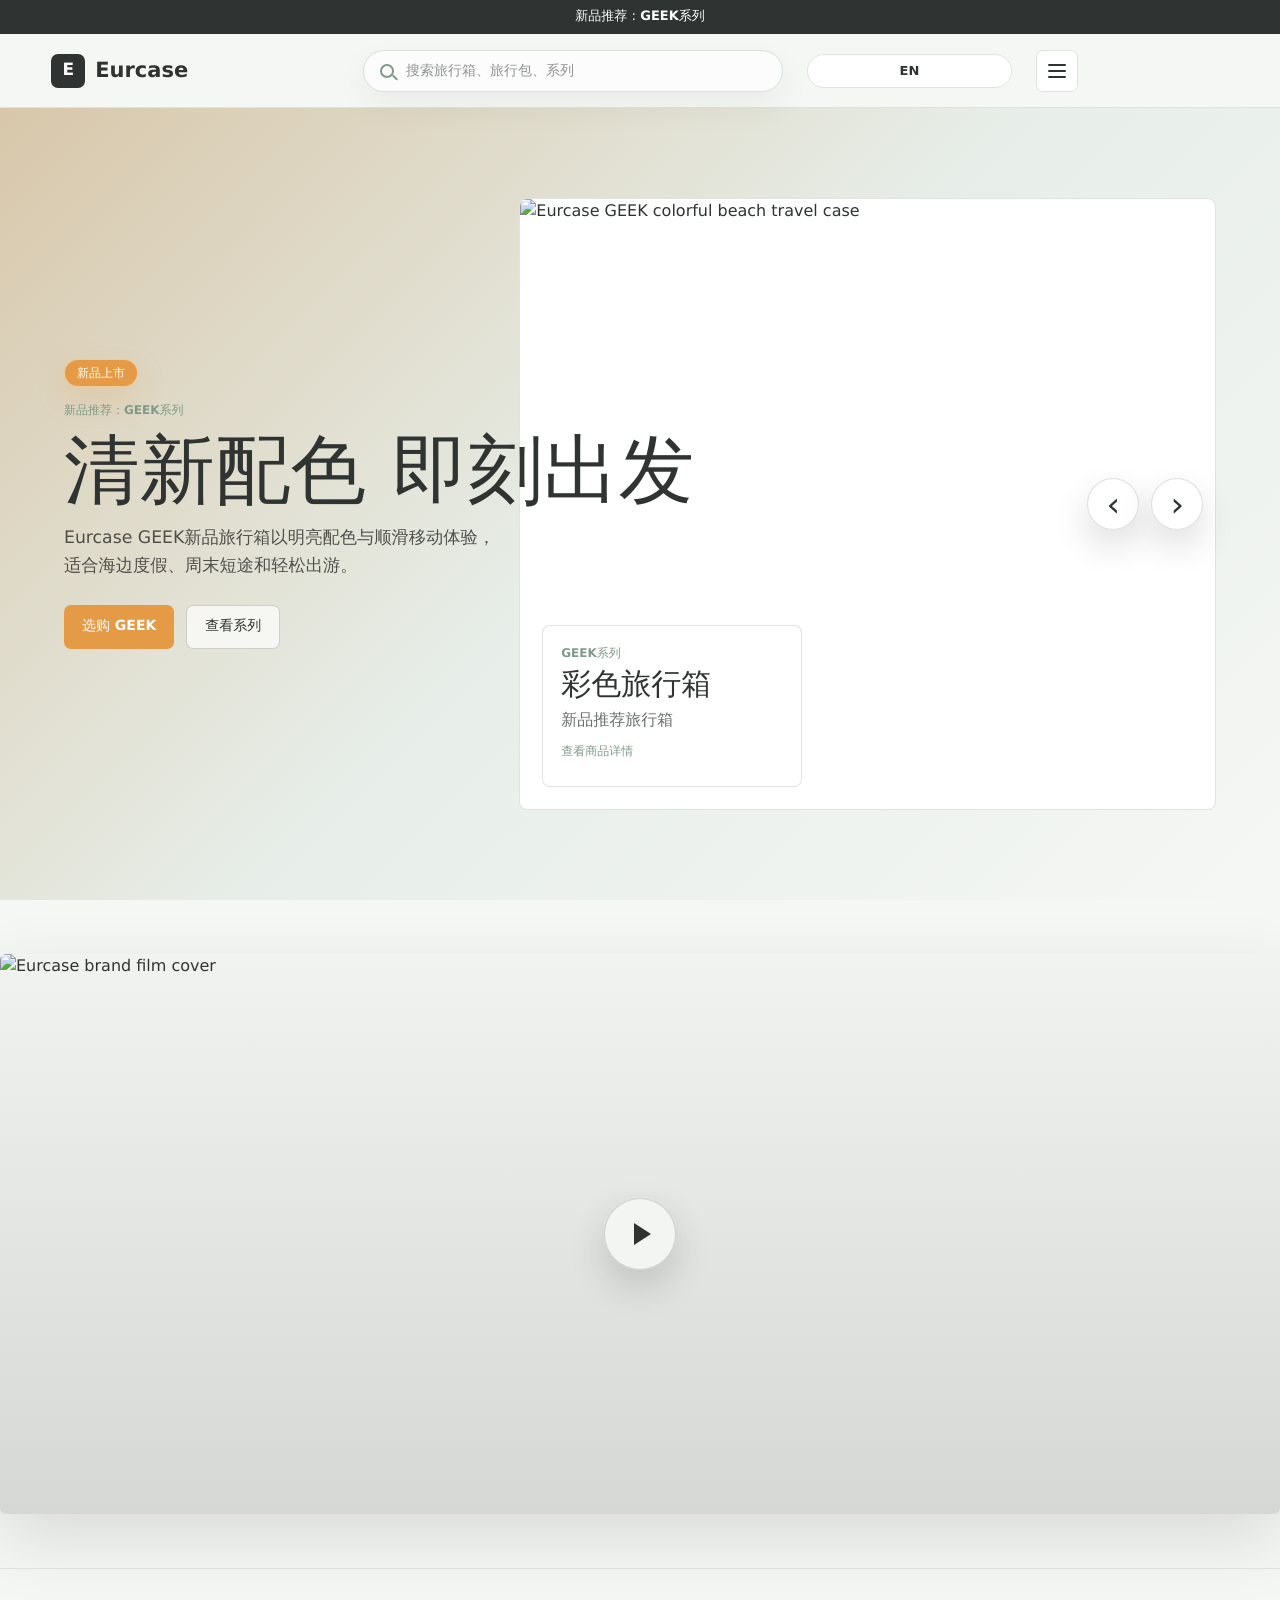
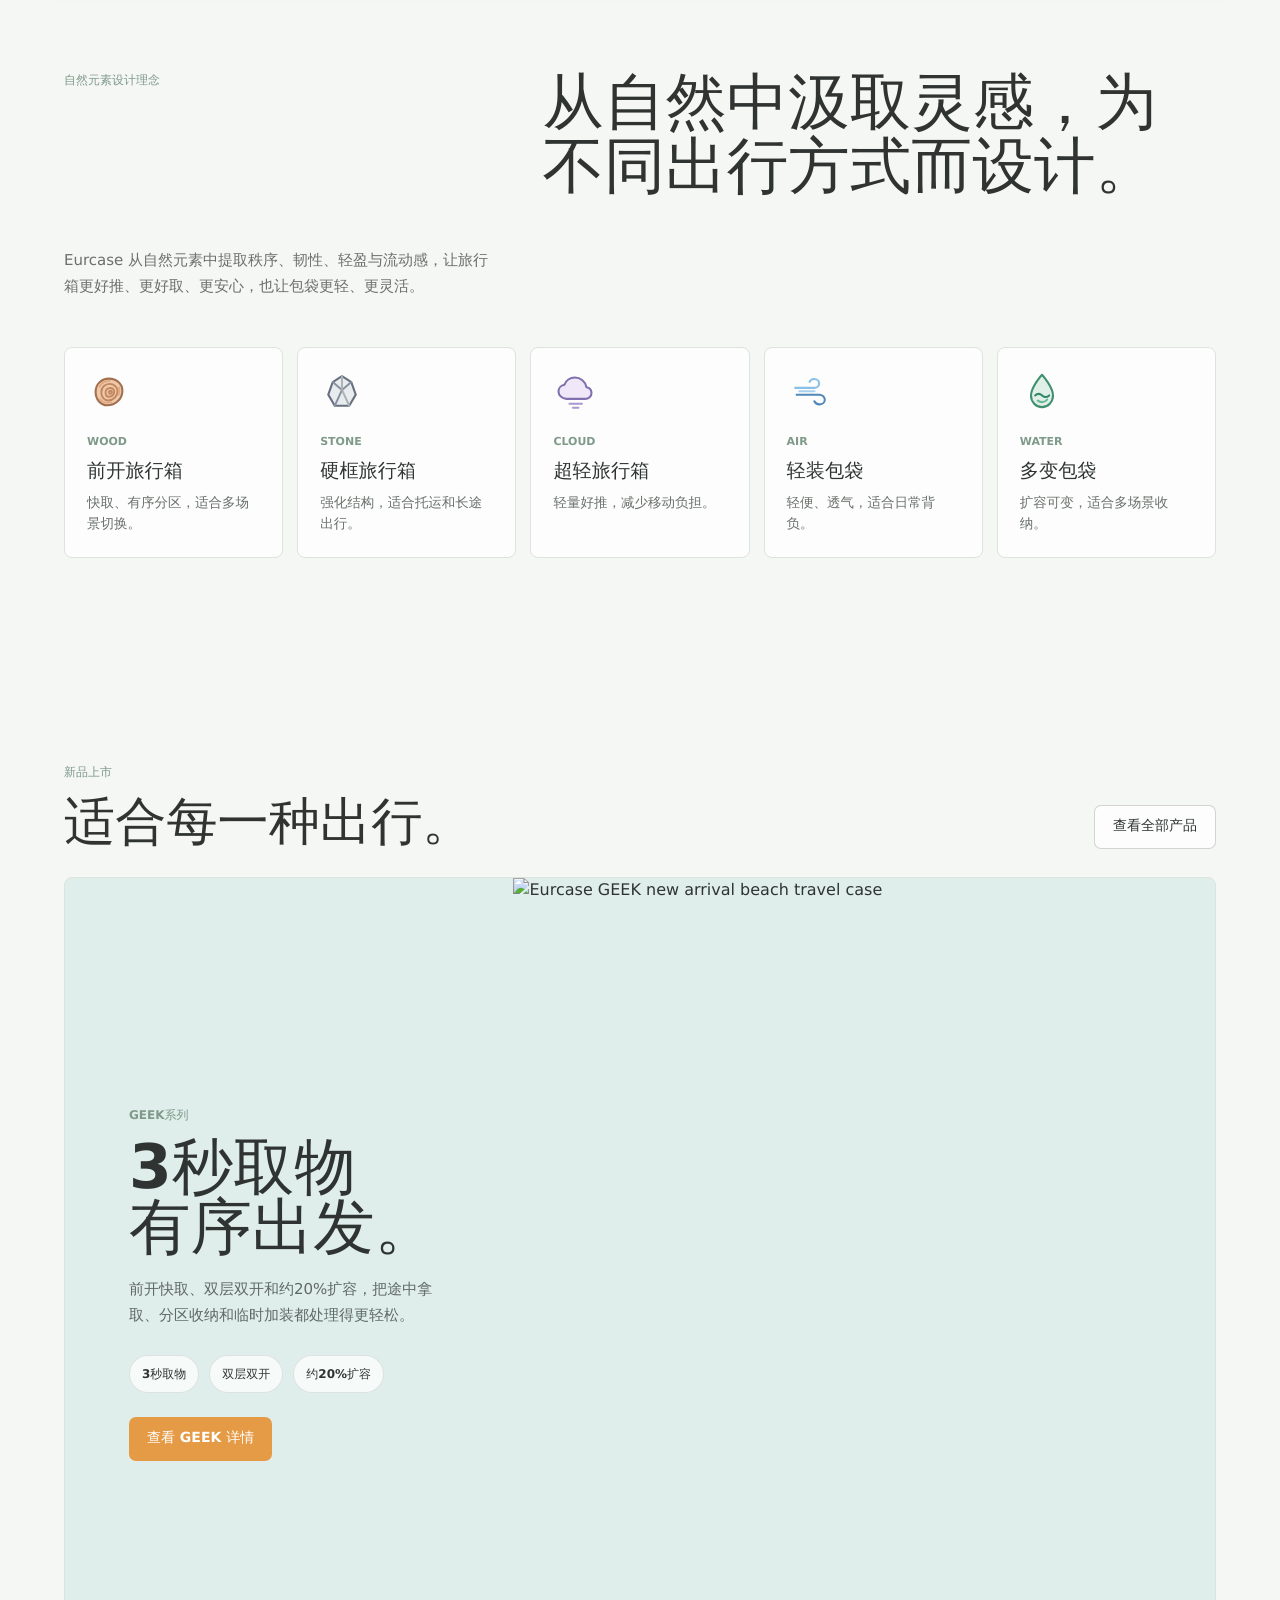
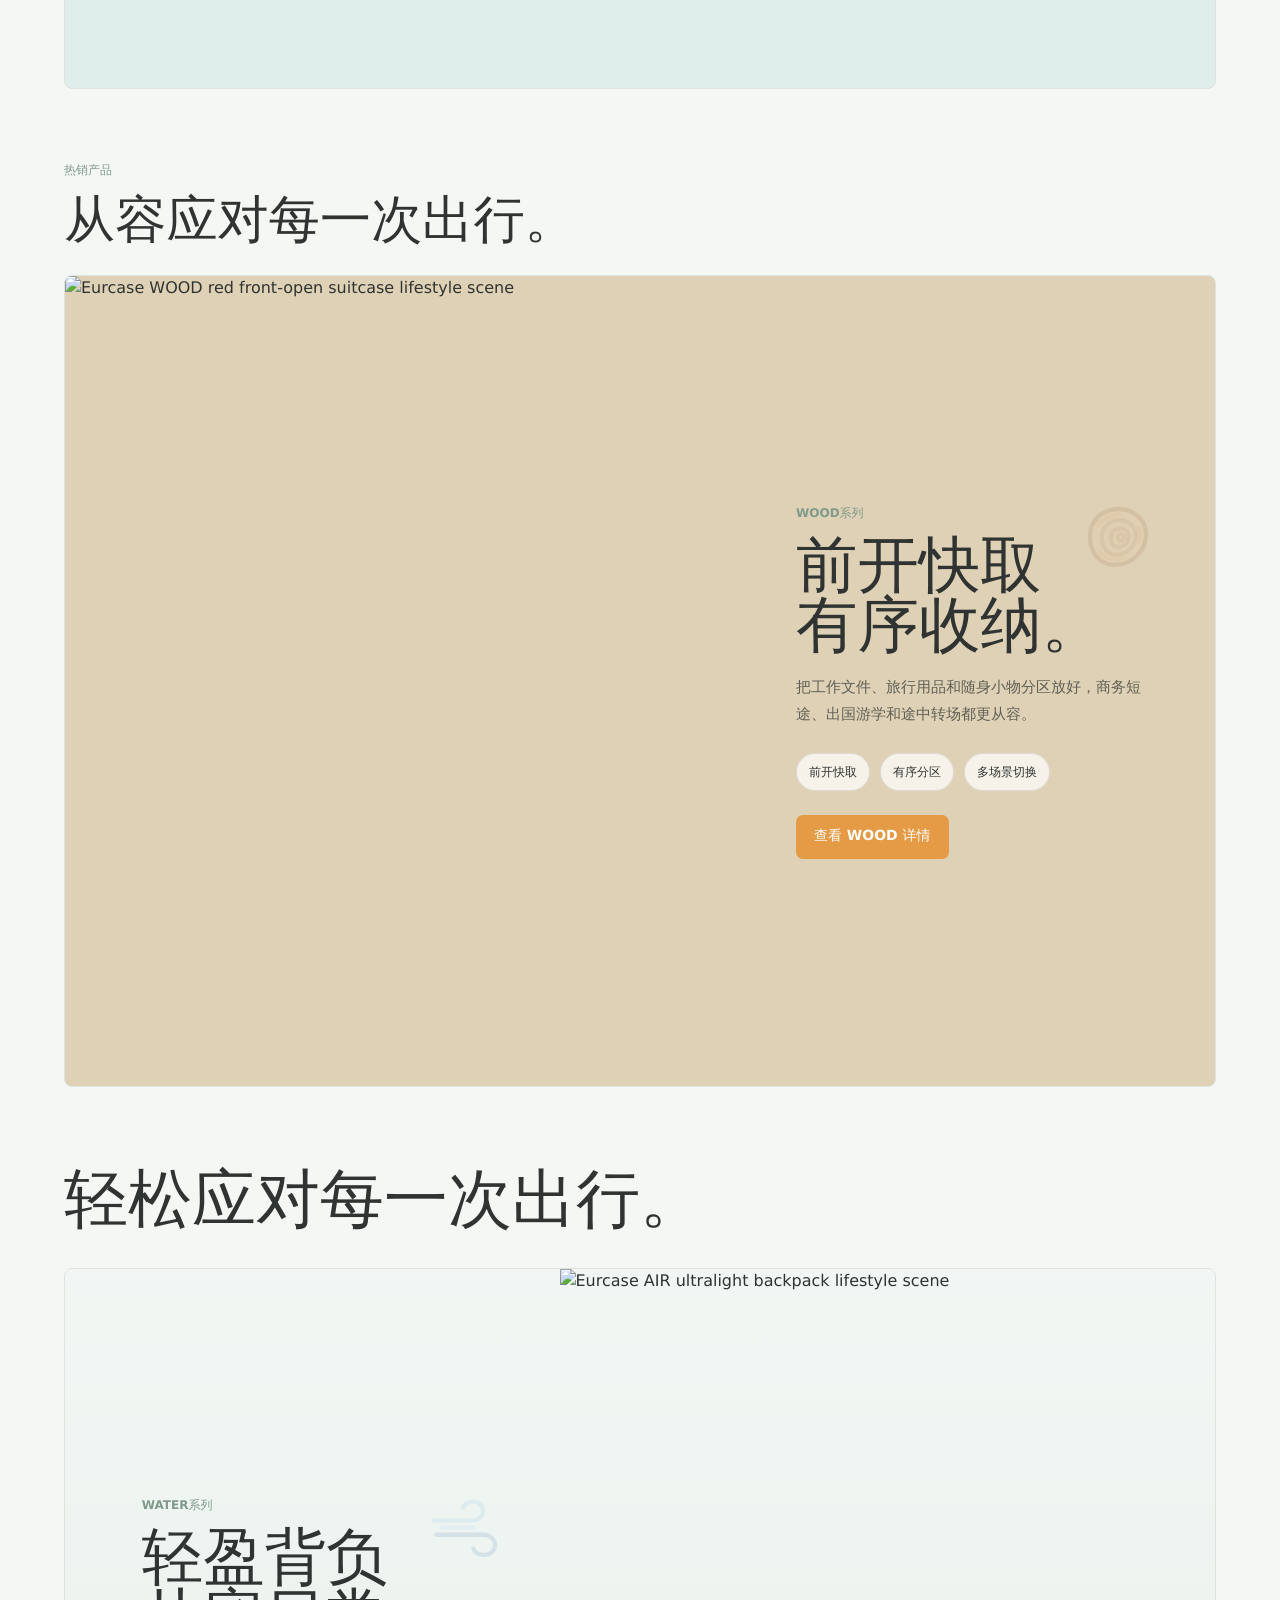
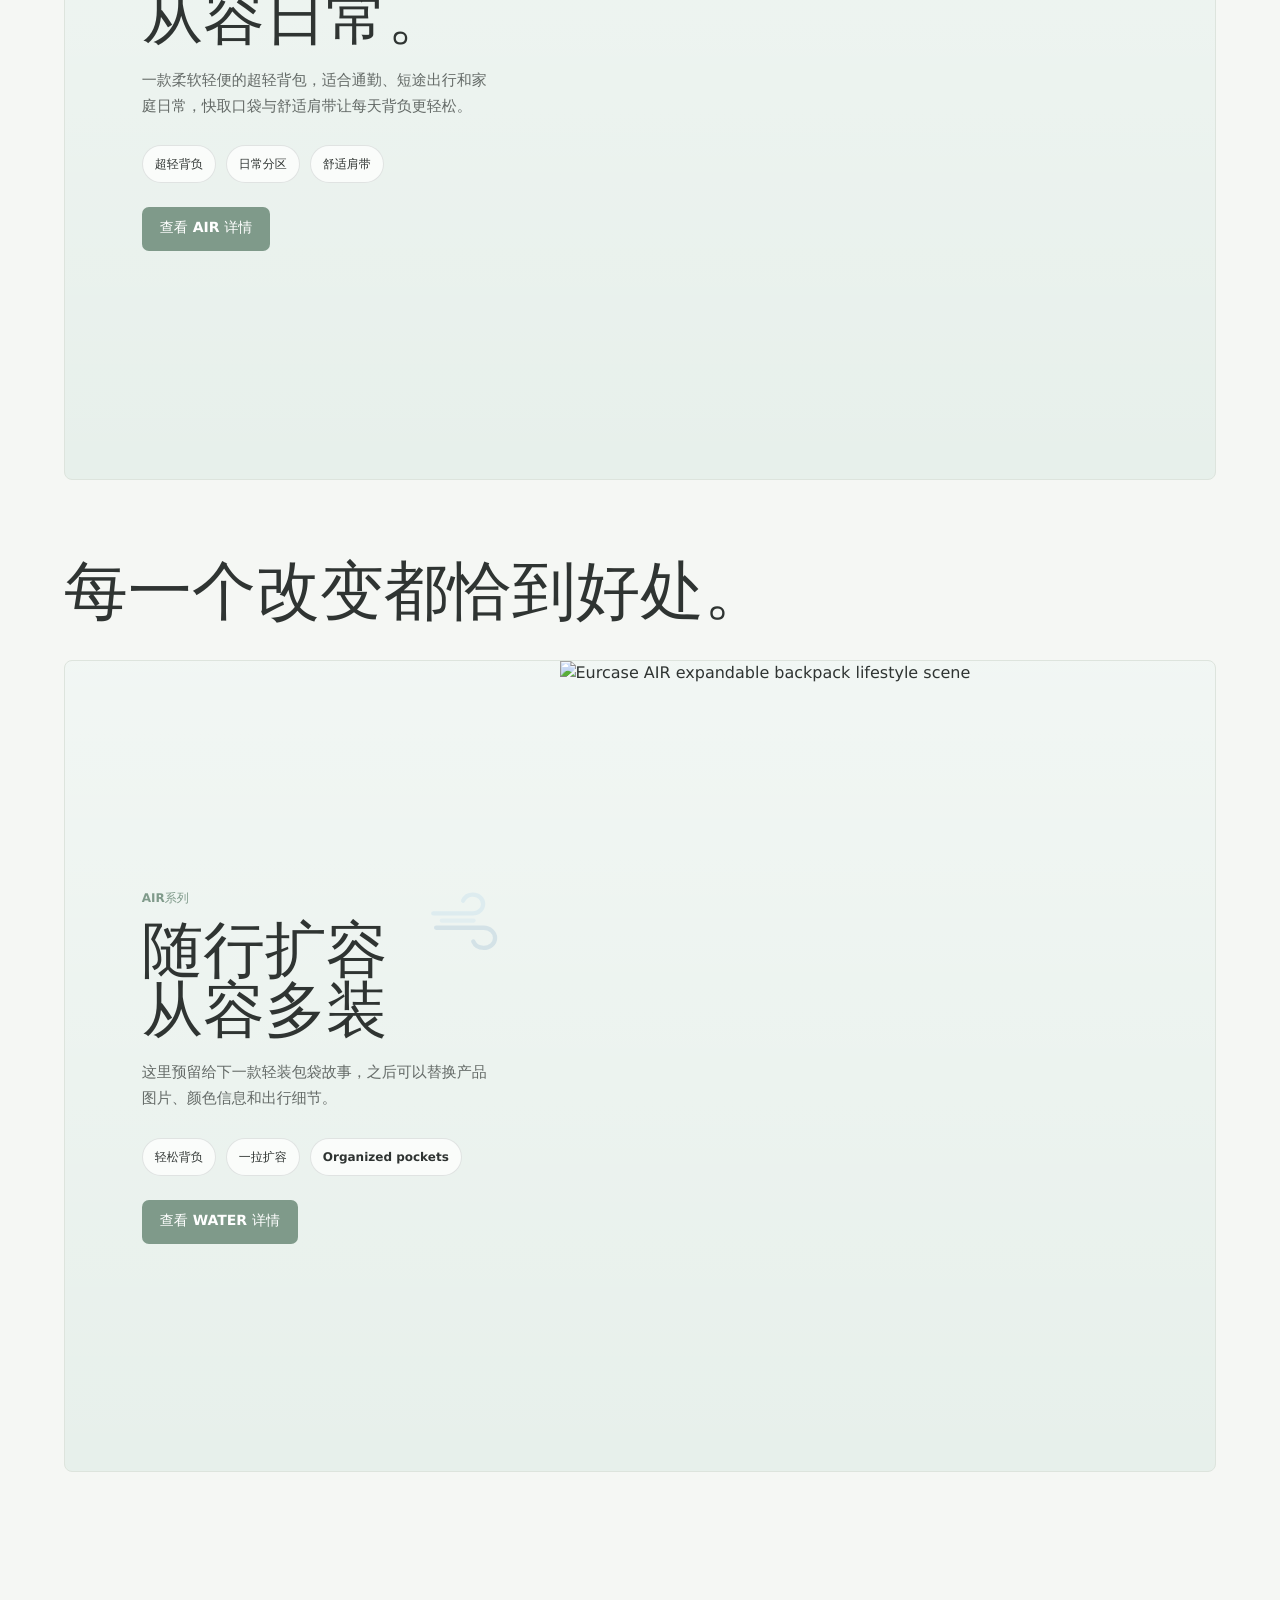
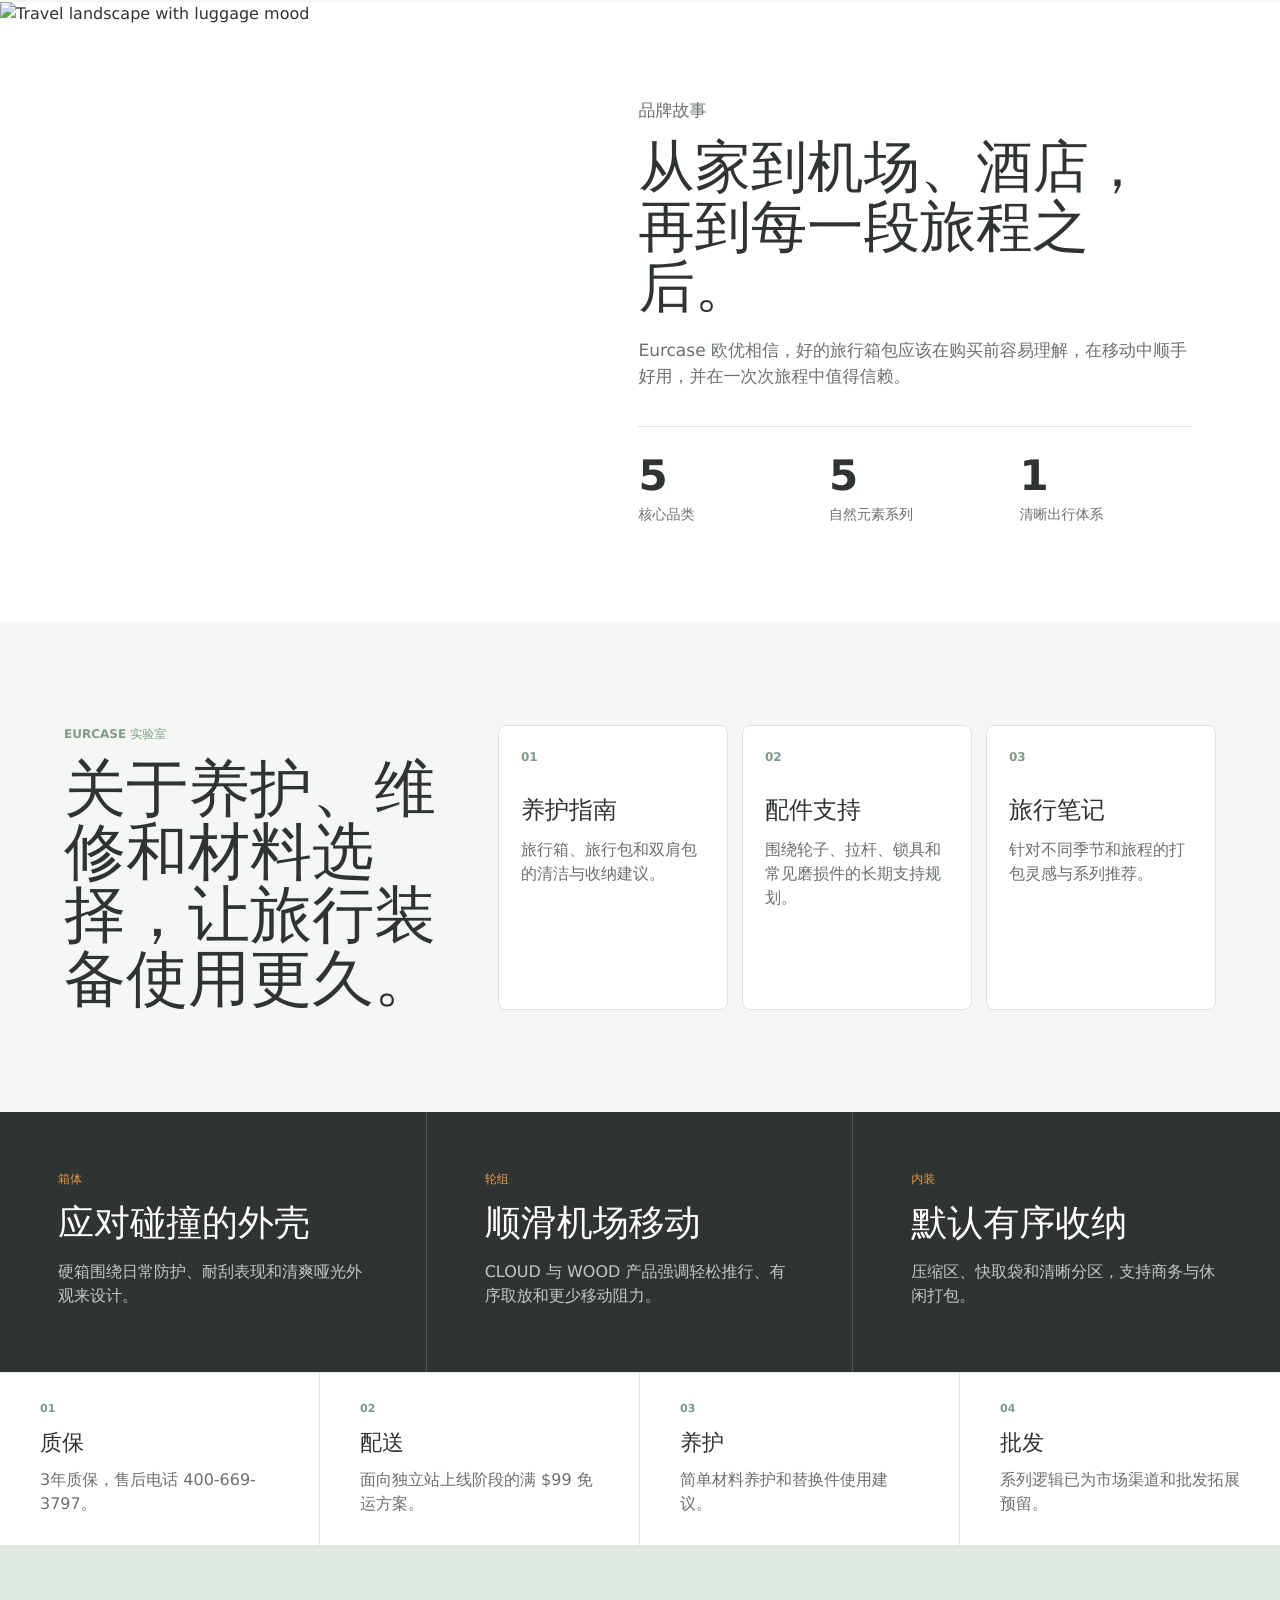
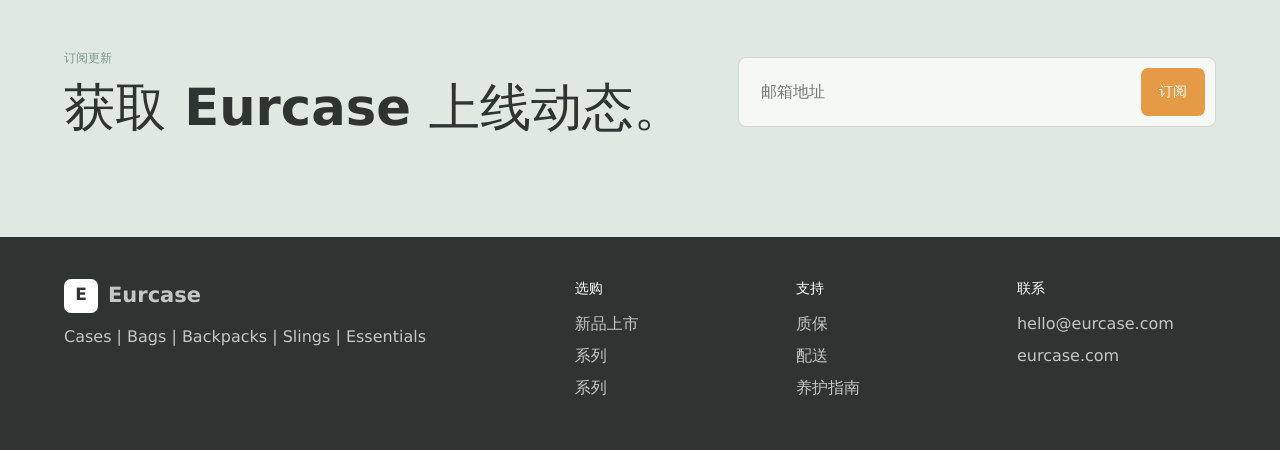
==== index.html @ e08a6a68 "Add files via upload" ====
<!doctype html>
<html lang="zh-CN">
  <head>
    <meta charset="UTF-8" />
    <meta name="viewport" content="width=device-width, initial-scale=1.0" />
    <title>Eurcase | Travel Luggage</title>
    <link rel="stylesheet" href="./src/styles.css?v=mobile-performance-20260724" />
  </head>
  <body>
    <div class="promo-bar">
      <span>New: GEEK Series</span>
    </div>

    <header class="site-header">
      <a class="brand" href="#top" aria-label="Eurcase home">
        <span class="brand-mark">E</span>
        <span>Eurcase</span>
      </a>
      <form class="site-search" action="#products" role="search">
        <label class="sr-only" for="site-search-input">Search Eurcase</label>
        <span aria-hidden="true"></span>
        <input id="site-search-input" type="search" name="q" placeholder="Search luggage, bags, series" data-search-input />
      </form>
      <button class="language-toggle" type="button" data-lang-toggle aria-label="Switch language">中文</button>
      <button class="icon-button" type="button" aria-label="Open navigation" aria-expanded="false" data-menu-toggle>
        <span></span>
        <span></span>
        <span></span>
      </button>
      <nav class="menu-nav" aria-label="Primary navigation" data-menu-panel>
        <a href="#series">Cases</a>
        <a href="#air-light-backpack">Bags</a>
        <a href="#best-sellers">Best Sellers</a>
        <a href="#series">Series</a>
        <a href="#story">Story</a>
        <a href="#care">Support</a>
      </nav>
    </header>

    <main>
      <section class="hero" id="top">
        <div class="hero-copy hero-carousel-copy">
          <div class="hero-copy-panel hero-copy-panel-geek is-active">
            <a class="launch-badge" href="./geek.html?lang=zh&v=detail-display-fix-20260722">New Arrival</a>
            <p class="eyebrow">New: GEEK Series</p>
            <h1 class="split-title" data-split-title data-zh-lines="清新配色 即刻出发" data-en-title="Fresh color. Easy escape.">Fresh color. Easy escape.</h1>
            <p>
              Meet the Eurcase GEEK beach travel case: bright color, smooth movement, and a lighter mood for summer trips.
            </p>
            <div class="hero-actions">
              <a class="primary-action" href="./geek.html?lang=zh&v=detail-display-fix-20260722">Shop GEEK</a>
              <a class="secondary-action" href="#series">Explore series</a>
            </div>
          </div>
          <div class="hero-copy-panel hero-copy-panel-wood">
            <p class="eyebrow">WOOD Series</p>
            <h1 class="split-title" data-split-title data-zh-lines="有序开合 轻松出发" data-en-title="Open neat. Move easy.">Open neat. Move easy.</h1>
            <p>
              Meet the Eurcase WOOD Front-open Case: organized access, warm utility, and practical compartments for work trips and easy departures.
            </p>
            <div class="hero-actions">
              <a class="primary-action" href="./wood.html?lang=zh&v=detail-display-fix-20260722">Shop WOOD</a>
              <a class="secondary-action" href="#series">Shop by category</a>
            </div>
          </div>
          <div class="hero-copy-panel hero-copy-panel-stone">
            <p class="eyebrow">STONE Series</p>
            <h1>Built tough. Travel calm.</h1>
            <p>
              Meet the Eurcase STONE Frame Case: reinforced protection, secure corners, and a confident hard-shell build for demanding routes.
            </p>
            <div class="hero-actions">
              <a class="primary-action" href="./stone.html?lang=zh&v=stone-redesign-20260723">Shop STONE</a>
              <a class="secondary-action" href="#series">Explore series</a>
            </div>
          </div>
          <div class="hero-dots" aria-label="Featured product slides">
            <i class="active"></i>
            <i></i>
            <i></i>
          </div>
        </div>
        <div class="hero-product" aria-label="View Eurcase featured luggage">
          <span class="hero-slide hero-slide-geek is-active">
            <a class="hero-slide-link" href="./geek.html?lang=zh&v=detail-display-fix-20260722" aria-label="View GEEK Series product detail"></a>
            <img decoding="async"  srcset="./assets/mobile/geek-carousel-person-0117-20260721-mobile.jpg 820w, ./assets/geek-carousel-person-0117-20260721.jpg 1440w" sizes="(max-width: 820px) 100vw, 50vw" src="./assets/geek-carousel-person-0117-20260721.jpg?v=carousel-person-0117-20260721" alt="Eurcase GEEK colorful beach travel case" />
            <span class="hero-product-card">
              <span>GEEK Series</span>
              <h2>Color Case</h2>
              <p>新品推荐旅行箱</p>
              <span class="hero-card-link">查看商品详情</span>
            </span>
          </span>
          <span class="hero-slide hero-slide-wood">
            <a class="hero-slide-link" href="./wood.html?lang=zh&v=detail-display-fix-20260722" aria-label="View WOOD Series product detail"></a>
            <img decoding="async"  srcset="./assets/mobile/hero-1-access-mobile.jpg 820w, ./assets/hero-1-access.jpg 1440w" sizes="(max-width: 820px) 100vw, 50vw" src="./assets/hero-1-access.jpg" alt="Eurcase WOOD front-open luggage collection" />
            <span class="hero-product-card">
              <span>WOOD Series</span>
              <h2>Front-open Case</h2>
              <p>&#24555;&#21462;&#21069;&#24320;&#26053;&#34892;&#31665;</p>
            </span>
          </span>
          <span class="hero-slide hero-slide-stone">
            <a class="hero-slide-link" href="./stone.html?lang=zh&v=stone-redesign-20260723" aria-label="View STONE Series product detail"></a>
            <img decoding="async"  srcset="./assets/mobile/hero-2-stone-mobile.jpg 820w, ./assets/hero-2-stone.jpg 1440w" sizes="(max-width: 820px) 100vw, 50vw" src="./assets/hero-2-stone.jpg" alt="Eurcase STONE protective frame luggage" />
            <span class="hero-product-card">
              <span>STONE Series</span>
              <h2>Frame Case</h2>
              <p>&#22362;&#22266;&#38450;&#25252;&#38109;&#26694;&#31665;</p>
            </span>
          </span>
        </div>
        <div class="hero-controls" aria-label="Hero image controls">
          <button class="hero-control hero-control-prev" type="button" aria-label="Previous hero image">&#8249;</button>
          <button class="hero-control hero-control-next" type="button" aria-label="Next hero image">&#8250;</button>
        </div>
      </section>

      <section class="series-video-section" id="series-stories" aria-label="Featured series video">
        <div class="series-video-frame" data-video-frame>
          <img decoding="async" class="series-video series-video-poster"  srcset="./assets/mobile/series-stories-poster-mobile.jpg 820w, ./assets/series-stories-poster.jpg 1440w" sizes="(max-width: 820px) 100vw, 50vw" src="./assets/series-stories-poster.jpg?v=video-fast-start-20260717" data-video-key="series-stories" alt="Eurcase brand film cover" />
          <button class="series-video-play" type="button" data-video-play aria-label="Play Eurcase brand video">
            <span></span>
          </button>
        </div>
        <div class="series-video-copy">
          <p class="section-kicker">Eurcase in motion</p>
          <h2>Move lighter through every kind of trip.</h2>
          <a class="secondary-action" href="#best-sellers">Explore the collection</a>
        </div>
      </section>

      <section class="section nature-system" id="series" aria-label="Eurcase nature element design system">
        <div class="nature-system-heading">
          <p class="section-kicker">Nature element design</p>
          <h2>Drawn from nature, refined for every way you move.</h2>
          <p>
            Eurcase takes order, resilience, lightness, and flow from natural elements, making cases easier to roll, reach, and trust, while bags stay lighter and more adaptable.
          </p>
        </div>
        <div class="nature-series-grid">
          <a class="nature-series-card" href="./wood.html?lang=zh&v=detail-display-fix-20260722">
            <img loading="lazy" decoding="async" class="series-icon" src="./assets/nature-icons-apple-system/wood-color.svg?v=icon-colors-20260706" alt="" />
            <span>WOOD</span>
            <h3>Front-open case</h3>
            <p>Quick access, organized zones, and flexible travel use.</p>
          </a>
          <a class="nature-series-card" href="./stone.html?lang=zh&v=stone-redesign-20260723">
            <img loading="lazy" decoding="async" class="series-icon" src="./assets/nature-icons-apple-system/stone-color.svg?v=icon-colors-20260706" alt="" />
            <span>STONE</span>
            <h3>Frame case</h3>
            <p>Reinforced structure for checked luggage and long trips.</p>
          </a>
          <a class="nature-series-card" href="./geek.html?lang=zh&v=video-no-sniff-20260724">
            <img loading="lazy" decoding="async" class="series-icon" src="./assets/nature-icons-apple-system/cloud-color.svg?v=icon-colors-20260706" alt="" />
            <span>CLOUD</span>
            <h3>Lightweight case</h3>
            <p>Easy rolling and reduced weight for smoother movement.</p>
          </a>
          <a class="nature-series-card" href="./air.html?lang=zh&v=detail-display-fix-20260722">
            <img loading="lazy" decoding="async" class="series-icon" src="./assets/nature-icons-apple-system/air-color.svg?v=icon-colors-20260706" alt="" />
            <span>AIR</span>
            <h3>Light carry bags</h3>
            <p>Light, breathable, and comfortable for daily carry.</p>
          </a>
          <a class="nature-series-card" href="#top">
            <img loading="lazy" decoding="async" class="series-icon" src="./assets/nature-icons-apple-system/water-color.svg?v=icon-colors-20260706" alt="" />
            <span>WATER</span>
            <h3>Adaptive bags</h3>
            <p>Expandable, changeable, and ready for more scenarios.</p>
          </a>
        </div>
      </section>

      <section class="section product-section" id="products">
        <div class="section-heading">
          <div>
            <p class="section-kicker">New Arrivals</p>
            <h2>Ready for every kind of trip.</h2>
          </div>
          <a class="text-link" href="#contact">View all products</a>
        </div>
        <section class="new-arrival-screen" id="new-arrivals" aria-label="New arrival feature">
          <div class="new-arrival-copy">
            <p class="section-kicker">GEEK Series</p>
            <h2 class="split-title" data-split-title data-zh-lines="3秒取物|有序出发。" data-en-title="Access fast. Pack neat.">Access fast. Pack neat.</h2>
            <p>
              Front pocket access, double-layer opening, and expandable room make GEEK easier to use from departure to arrival.
            </p>
            <div class="new-arrival-points" aria-label="GEEK key features">
              <span>3-sec access</span>
              <span>Double-layer opening</span>
              <span>About 20% expansion</span>
            </div>
            <div class="hero-actions">
              <a class="primary-action" href="./geek.html?lang=zh&v=detail-display-fix-20260722">View GEEK detail</a>
            </div>
          </div>
          <div class="new-arrival-media">
            <img loading="lazy" decoding="async"  srcset="./assets/mobile/geek-beach-cases-new-arrival-20260721-mobile.jpg 820w, ./assets/geek-beach-cases-new-arrival-20260721.jpg 1440w" sizes="(max-width: 820px) 100vw, 50vw" src="./assets/geek-beach-cases-new-arrival-20260721.jpg?v=carousel-refresh-20260721" alt="Eurcase GEEK new arrival beach travel case" />
          </div>
        </section>
        <div class="section-heading product-subheading" id="best-sellers">
          <div>
            <p class="section-kicker">Hot products</p>
            <h2>Ready for every trip.</h2>
          </div>
        </div>
        <section class="hot-product-screen hot-product-wood" id="wood-hot-product" aria-label="WOOD hot product feature">
          <div class="hot-product-media">
            <img loading="lazy" decoding="async"  srcset="./assets/mobile/wood-red-lifestyle-warm-20260721-mobile.jpg 820w, ./assets/wood-red-lifestyle-warm-20260721.jpg 1440w" sizes="(max-width: 820px) 100vw, 50vw" src="./assets/wood-red-lifestyle-warm-20260721.jpg" alt="Eurcase WOOD red front-open suitcase lifestyle scene" />
          </div>
          <div class="hot-product-copy">
            <p class="section-kicker">WOOD Series</p>
            <h2 class="split-title" data-split-title data-zh-lines="前开快取|有序收纳。" data-en-title="Quick access. Order inside.">Quick access. Order inside.</h2>
            <p>
              Keep work documents, travel kits, and daily essentials in clear zones, ready for business trips, study travel, and every transfer in between.
            </p>
            <div class="new-arrival-points" aria-label="WOOD key features">
              <span>Front-open access</span>
              <span>Organized compartments</span>
              <span>Flexible travel use</span>
            </div>
            <div class="hero-actions">
              <a class="primary-action" href="./wood.html?lang=zh&v=detail-display-fix-20260722">View WOOD detail</a>
            </div>
          </div>
        </section>
        <div class="product-transition-heading">
          <h2>Handle every trip with ease.</h2>
        </div>
        <section class="hot-product-screen hot-product-backpack" id="air-light-backpack" aria-label="AIR ultralight backpack feature">
          <div class="hot-product-copy">
            <p class="section-kicker">WATER Series</p>
            <h2 class="split-title" data-split-title data-zh-lines="轻盈背负|从容日常。" data-en-title="Light carry. Easy daily rhythm.">Light carry. Easy daily rhythm.</h2>
            <p>
              A soft, ultralight backpack for commuting, short trips, and family days out, with easy-access pockets and comfortable shoulder support.
            </p>
            <div class="new-arrival-points" aria-label="AIR backpack key features">
              <span>Ultralight carry</span>
              <span>Daily organization</span>
              <span>Soft shoulder support</span>
            </div>
            <div class="hero-actions">
              <a class="primary-action" href="./air.html?lang=zh&v=detail-display-fix-20260722">View AIR detail</a>
            </div>
          </div>
          <div class="hot-product-media">
            <img loading="lazy" decoding="async"  srcset="./assets/mobile/backpack/air-light-backpack-lifestyle-mobile.jpg 820w, ./assets/backpack/air-light-backpack-lifestyle.jpg 1440w" sizes="(max-width: 820px) 100vw, 50vw" src="./assets/backpack/air-light-backpack-lifestyle.jpg" alt="Eurcase AIR ultralight backpack lifestyle scene" />
          </div>
        </section>
        <div class="product-transition-heading">
          <h2>Every change lands just right.</h2>
        </div>
        <section class="hot-product-screen hot-product-backpack hot-product-placeholder" id="air-light-backpack-extra" aria-label="AIR extra backpack feature placeholder">
          <div class="hot-product-copy">
            <p class="section-kicker">AIR Series</p>
            <h2 class="split-title" data-split-title data-zh-lines="随行扩容|从容多装" data-en-title="Expand when the day asks more.">Expand when the day asks more.</h2>
            <p>
              The expandable AIR backpack keeps its shape light and clean, then opens up extra room for commuting, weekend errands, and short trips.
            </p>
            <div class="new-arrival-points" aria-label="AIR placeholder key features">
              <span>Light carry</span>
              <span>Expandable room</span>
              <span>Organized pockets</span>
            </div>
            <div class="hero-actions">
              <a class="primary-action" href="./air-expandable.html?lang=zh&v=water-expandable-detail-20260727">View WATER detail</a>
            </div>
          </div>
          <div class="hot-product-media">
            <img loading="lazy" decoding="async"  srcset="./assets/mobile/backpack/air-expandable-backpack-lifestyle-mobile.jpg 820w, ./assets/backpack/air-expandable-backpack-lifestyle.jpg 1440w" sizes="(max-width: 820px) 100vw, 50vw" src="./assets/backpack/air-expandable-backpack-lifestyle.jpg" alt="Eurcase AIR expandable backpack lifestyle scene" />
          </div>
        </section>
      </section>

      <section class="brand-story" id="story">
        <div class="story-media">
          <img src="https://images.unsplash.com/photo-1500530855697-b586d89ba3ee?auto=format&fit=crop&w=1200&q=85" alt="Travel landscape with luggage mood" />
        </div>
        <div class="story-copy">
          <p class="section-kicker">Brand story</p>
          <h2>For the journey between home, airport, hotel, and everywhere after.</h2>
          <p>
            Eurcase is built around a simple idea: travel products should be easy to understand before you buy, easy to use while you move, and easy to trust trip after trip.
          </p>
          <div class="story-stats">
            <div>
              <strong>5</strong>
              <span>Core categories</span>
            </div>
            <div>
              <strong>5</strong>
              <span>Nature series</span>
            </div>
            <div>
              <strong>1</strong>
              <span>Clear travel system</span>
            </div>
          </div>
        </div>
      </section>

      <section class="journal-strip" aria-label="Brand projects">
        <div>
          <p class="section-kicker">Eurcase Lab</p>
          <h2>Care, repair, and material thinking for longer travel life.</h2>
        </div>
        <div class="journal-cards">
          <article>
            <span>01</span>
            <h3>Care guide</h3>
            <p>Simple cleaning and storage guidance for cases, bags, and backpacks.</p>
          </article>
          <article>
            <span>02</span>
            <h3>Parts support</h3>
            <p>Future-ready thinking for wheels, handles, locks, and common wear points.</p>
          </article>
          <article>
            <span>03</span>
            <h3>Travel notes</h3>
            <p>Seasonal packing stories and collection edits for different journeys.</p>
          </article>
        </div>
      </section>

      <section class="detail-grid" aria-label="Product details">
        <div>
          <span>Shell</span>
          <h3>Impact-ready surfaces</h3>
          <p>Hard cases are positioned around daily protection, scratch resistance, and a clean matte travel look.</p>
        </div>
        <div>
          <span>Wheels</span>
          <h3>Smooth airport movement</h3>
          <p>CLOUD and WOOD products emphasize easy rolling, organized access, and less friction in transit.</p>
        </div>
        <div>
          <span>Interior</span>
          <h3>Organized by default</h3>
          <p>Compression zones, quick pockets, and clear compartments support business and leisure packing.</p>
        </div>
      </section>

      <section class="support-strip" id="care" aria-label="Customer support">
        <div>
          <span>01</span>
          <h3>Warranty</h3>
          <p>3-year warranty. After-sales hotline: 400-669-3797.</p>
        </div>
        <div>
          <span>02</span>
          <h3>Shipping</h3>
          <p>Free shipping concept over $99 for direct-to-consumer launch.</p>
        </div>
        <div>
          <span>03</span>
          <h3>Care</h3>
          <p>Simple material care and replacement-part guidance.</p>
        </div>
        <div>
          <span>04</span>
          <h3>Wholesale</h3>
          <p>Collection logic ready for market and channel expansion.</p>
        </div>
      </section>

      <section class="newsletter" id="contact">
        <div>
          <p class="section-kicker">Join the list</p>
          <h2>Get Eurcase launch updates.</h2>
        </div>
        <form>
          <input type="email" placeholder="Email address" aria-label="Email address" />
          <button type="button">Subscribe</button>
        </form>
      </section>
    </main>

    <footer class="footer">
      <div>
        <a class="brand footer-brand" href="#top">
          <span class="brand-mark">E</span>
          <span>Eurcase</span>
        </a>
        <p>Cases | Bags | Backpacks | Slings | Essentials</p>
      </div>
      <div class="footer-columns">
        <div>
          <h3>Shop</h3>
          <a href="#products">New arrivals</a>
          <a href="#series">Series</a>
          <a href="#series">Series</a>
        </div>
        <div>
          <h3>Support</h3>
          <a href="#care">Warranty</a>
          <a href="#care">Shipping</a>
          <a href="#care">Care guide</a>
        </div>
        <div>
          <h3>Contact</h3>
          <a href="mailto:hello@eurcase.com">hello@eurcase.com</a>
          <a href="https://eurcase.com">eurcase.com</a>
        </div>
      </div>
    </footer>
    <script>
      const translations = [
        ["New: GEEK Series", "新品推荐：GEEK系列"],
        ["Free shipping concept over $99", "满 $99 免运方案"],
        ["Wholesale inquiry now open", "批发合作咨询开放中"],
        ["Cases", "旅行箱"],
        ["Bags", "旅行包"],
        ["Best Sellers", "热卖产品"],
        ["Series", "系列"],
        ["Story", "品牌故事"],
        ["Support", "支持"],
        ["Search", "搜索"],
        ["Account", "账户"],
        ["Cart 0", "购物车 0"],
        ["WOOD Series", "WOOD系列"],
        ["Open neat. Move easy.", "有序开合 轻松出发"],
        [
          "Meet the Eurcase WOOD Front-open Case: organized access, warm utility, and practical compartments for work trips and easy departures.",
          "Eurcase WOOD前开箱采用可变结构、多开快取与有序分区设计，在商务短途和出国旅行游学之间自由切换。"
        ],
        ["Shop WOOD", "选购 WOOD"],
        ["Shop by category", "按品类选购"],
        ["STONE Series", "STONE系列"],
        ["Built tough. Travel calm.", "坚固防护 安心远行"],
        [
          "Meet the Eurcase STONE Frame Case: reinforced protection, secure corners, and a confident hard-shell build for demanding routes.",
          "Eurcase STONE防护箱强化箱体结构与边角保护，适合托运、长途和高频出行。"
        ],
        ["Shop STONE", "选购 STONE"],
        ["Explore series", "查看系列"],
        ["Fresh color. Easy escape.", "清新配色 即刻出发"],
        ["Access fast. Pack neat.", "3秒取物，有序出发。"],
        ["New Arrival", "新品上市"],
        [
          "Meet the Eurcase GEEK beach travel case: bright color, smooth movement, and a lighter mood for summer trips.",
          "Eurcase GEEK新品旅行箱以明亮配色与顺滑移动体验，适合海边度假、周末短途和轻松出游。"
        ],
        ["Shop GEEK", "选购 GEEK"],
        ["Eurcase in motion", "Eurcase 动态影像"],
        ["Move lighter through every kind of trip.", "轻松移动，适合每一种旅程。"],
        ["Explore the collection", "探索产品系列"],
        ["Nature element design", "自然元素设计理念"],
        ["Drawn from nature, refined for every way you move.", "从自然中汲取灵感，为不同出行方式而设计。"],
        [
          "Eurcase takes order, resilience, lightness, and flow from natural elements, making cases easier to roll, reach, and trust, while bags stay lighter and more adaptable.",
          "Eurcase 从自然元素中提取秩序、韧性、轻盈与流动感，让旅行箱更好推、更好取、更安心，也让包袋更轻、更灵活。"
        ],
        ["Front-open case", "前开旅行箱"],
        ["Quick access, organized zones, and flexible travel use.", "快取、有序分区，适合多场景切换。"],
        ["Frame case", "硬框旅行箱"],
        ["Reinforced structure for checked luggage and long trips.", "强化结构，适合托运和长途出行。"],
        ["Light carry bags", "轻装包袋"],
        ["Light, breathable, and comfortable for daily carry.", "轻便、透气，适合日常背负。"],
        ["Lightweight case", "超轻旅行箱"],
        ["Easy rolling and reduced weight for smoother movement.", "轻量好推，减少移动负担。"],
        ["Adaptive bags", "多变包袋"],
        ["Expandable, changeable, and ready for more scenarios.", "扩容可变，适合多场景收纳。"],
        ["GEEK Series", "GEEK系列"],
        ["Color Case", "彩色旅行箱"],
        ["新品推荐旅行箱", "新品推荐旅行箱"],
        ["Front-open Case", "前开旅行箱"],
        ["Frame Case", "防护铝框箱"],
        ["WOOD", "WOOD"],
        ["WATER", "WATER"],
        ["AIR", "AIR"],
        ["CLOUD", "CLOUD"],
        ["STONE", "STONE"],
        ["WOOD Front-open Case", "WOOD前开快取箱"],
        ["Multi-access compartments for business short trips and overseas study travel.", "多开口与有序分区，适合商务短途和出国旅行游学自由切换。"],
        ["WATER Expandable Bag", "WATER扩容旅行包"],
        ["Flexible capacity for weekends, work trips, and changing packing needs.", "容量可变，适合周末、差旅和多场景打包。"],
        ["AIR Commuter Backpack", "AIR轻装双肩包"],
        ["Light carry for commuting, short trips, and airport movement.", "轻盈背负，适合通勤、短途和机场出行。"],
        ["Backpacks", "双肩包"],
        ["Slings", "随身包"],
        ["Essentials", "旅行配件"],
        ["Best sellers", "热卖产品"],
        ["Ready for every kind of trip.", "适合每一种出行。"],
        ["Hot products", "热销产品"],
        ["Ready for every trip.", "从容应对每一次出行。"],
        ["Quick access. Order inside.", "前开快取，有序收纳。"],
        ["AIR Series", "AIR系列"],
        ["Handle every trip with ease.", "轻松应对每一次出行。"],
        ["Every change lands just right.", "每一个改变都恰到好处。"],
        ["Light carry. Easy daily rhythm.", "轻盈背负，从容日常。"],
        [
          "A soft, ultralight backpack for commuting, short trips, and family days out, with easy-access pockets and comfortable shoulder support.",
          "一款柔软轻便的超轻背包，适合通勤、短途出行和家庭日常，快取口袋与舒适肩带让每天背负更轻松。"
        ],
        ["Ultralight carry", "超轻背负"],
        ["Daily organization", "日常分区"],
        ["Soft shoulder support", "舒适肩带"],
        ["View AIR detail", "查看 AIR 详情"],
        ["View expandable detail", "查看扩容包详情"],
        ["View WATER detail", "查看 WATER 详情"],
        ["WATER Series", "WATER系列"],
        ["Expand when the day asks more.", "随行扩容，从容多装。"],
        [
          "The expandable AIR backpack keeps its shape light and clean, then opens up extra room for commuting, weekend errands, and short trips.",
          "这里预留给下一款轻装包袋故事，之后可以替换产品图片、颜色信息和出行细节。"
        ],
        ["Light carry", "轻松背负"],
        ["Expandable room", "一拉扩容"],
        ["Travel ready", "适合出行"],
        ["View all products", "查看全部产品"],
        ["New Arrivals", "新品上市"],
        [
          "Front pocket access, double-layer opening, and expandable room make GEEK easier to use from departure to arrival.",
          "前开快取、双层双开和约20%扩容，把途中拿取、分区收纳和临时加装都处理得更轻松。"
        ],
        ["3-sec access", "3秒取物"],
        ["Double-layer opening", "双层双开"],
        ["About 20% expansion", "约20%扩容"],
        ["View GEEK detail", "查看 GEEK 详情"],
        ["Scroll to best sellers", "下滑看热卖产品"],
        ["Best Seller", "热卖产品"],
        [
          "Keep work documents, travel kits, and daily essentials in clear zones, ready for business trips, study travel, and every transfer in between.",
          "把工作文件、旅行用品和随身小物分区放好，商务短途、出国游学和途中转场都更从容。"
        ],
        ["Front-open access", "前开快取"],
        ["Organized compartments", "有序分区"],
        ["Flexible travel use", "多场景切换"],
        ["View WOOD detail", "查看 WOOD 详情"],
        ["Lightweight", "轻量"],
        ["Protective", "防护"],
        ["Front-open", "前开"],
        ["Expandable", "扩容"],
        ["Commuter", "通勤"],
        ["Eurcase CLOUD Cabin Case", "Eurcase CLOUD登机箱"],
        ["Eurcase STONE Frame Case", "Eurcase STONE 防护铝框箱"],
        ["Eurcase WOOD Front-open Case", "Eurcase WOOD前开箱"],
        ["Eurcase WATER Travel Bag", "Eurcase WATER旅行包"],
        ["Eurcase AIR Commuter Backpack", "Eurcase AIR通勤双肩包"],
        ["20 inch | 38L | 云感轻量登机箱", "20 英寸 | 38L | 云感轻量登机箱"],
        ["24 inch | 66L | 坚固防护铝框箱", "24 英寸 | 66L | 坚固防护铝框箱"],
        ["20 inch | Laptop pocket | 快取前开旅行箱", "20 英寸 | 电脑仓 | 快取前开旅行箱"],
        ["35L expandable | 灵活扩容旅行包", "35L 可扩容 | 灵活扩容旅行包"],
        ["15L daily carry | 轻装通勤双肩包", "15L 日常背负 | 轻装通勤双肩包"],
        ["For cabin cases, lightweight luggage, and daily carry.", "适合登机箱、轻量旅行箱和日常出行。"],
        ["For laptop access, quick compartments, and organized travel.", "适合电脑快取、多分区收纳和有序出行。"],
        ["Brand story", "品牌故事"],
        ["For the journey between home, airport, hotel, and everywhere after.", "从家到机场、酒店，再到每一段旅程之后。"],
        [
          "Eurcase is built around a simple idea: travel products should be easy to understand before you buy, easy to use while you move, and easy to trust trip after trip.",
          "Eurcase 欧优相信，好的旅行箱包应该在购买前容易理解，在移动中顺手好用，并在一次次旅程中值得信赖。"
        ],
        ["Core categories", "核心品类"],
        ["Nature series", "自然元素系列"],
        ["Clear travel system", "清晰出行体系"],
        ["Eurcase Lab", "Eurcase 实验室"],
        ["Care, repair, and material thinking for longer travel life.", "关于养护、维修和材料选择，让旅行装备使用更久。"],
        ["Care guide", "养护指南"],
        ["Simple cleaning and storage guidance for cases, bags, and backpacks.", "旅行箱、旅行包和双肩包的清洁与收纳建议。"],
        ["Parts support", "配件支持"],
        ["Future-ready thinking for wheels, handles, locks, and common wear points.", "围绕轮子、拉杆、锁具和常见磨损件的长期支持规划。"],
        ["Travel notes", "旅行笔记"],
        ["Seasonal packing stories and collection edits for different journeys.", "针对不同季节和旅程的打包灵感与系列推荐。"],
        ["Five natural ways to build a trip.", "用五种自然元素，构建不同旅程。"],
        ["Lightweight, smooth rolling, and easy to carry.", "轻量、省力，移动更柔和。"],
        ["Protective, impact resistant, and security focused.", "坚固、防撞，带来长途安全感。"],
        ["Front-open, multi-access, and naturally organized.", "前开、多开口，让收纳自然有序。"],
        ["Expandable, fluid, and ready for more scenarios.", "灵活扩容，适配更多出行场景。"],
        ["Breathable, lightweight, and sized for daily travel.", "透气、轻便，适合日常通勤。"],
        ["Shell", "箱体"],
        ["Impact-ready surfaces", "应对碰撞的外壳"],
        ["Hard cases are positioned around daily protection, scratch resistance, and a clean matte travel look.", "硬箱围绕日常防护、耐刮表现和清爽哑光外观来设计。"],
        ["Wheels", "轮组"],
        ["Smooth airport movement", "顺滑机场移动"],
        ["CLOUD and WOOD products emphasize easy rolling, organized access, and less friction in transit.", "CLOUD 与 WOOD 产品强调轻松推行、有序取放和更少移动阻力。"],
        ["Interior", "内装"],
        ["Organized by default", "默认有序收纳"],
        ["Compression zones, quick pockets, and clear compartments support business and leisure packing.", "压缩区、快取袋和清晰分区，支持商务与休闲打包。"],
        ["Warranty", "质保"],
        ["3-year warranty. After-sales hotline: 400-669-3797.", "3年质保，售后电话 400-669-3797。"],
        ["Shipping", "配送"],
        ["Free shipping concept over $99 for direct-to-consumer launch.", "面向独立站上线阶段的满 $99 免运方案。"],
        ["Care", "养护"],
        ["Simple material care and replacement-part guidance.", "简单材料养护和替换件使用建议。"],
        ["Wholesale", "批发"],
        ["Collection logic ready for market and channel expansion.", "系列逻辑已为市场渠道和批发拓展预留。"],
        ["Join the list", "订阅更新"],
        ["Get Eurcase launch updates.", "获取 Eurcase 上线动态。"],
        ["Email address", "邮箱地址"],
        ["Subscribe", "订阅"],
        ["Shop", "选购"],
        ["New arrivals", "新品上市"],
        ["Categories", "品类"],
        ["Care guide", "养护指南"],
        ["Contact", "联系"]
      ];

      const textPairs = new Map();
      translations.forEach(([en, zh]) => {
        textPairs.set(en, { en, zh });
        textPairs.set(zh, { en, zh });
      });

      const replaceTextNode = (node, lang) => {
        const trimmed = node.nodeValue.trim();
        const pair = textPairs.get(trimmed);
        if (!pair) return;
        node.nodeValue = node.nodeValue.replace(trimmed, pair[lang]);
      };

      const applySplitTitles = (lang) => {
        document.querySelectorAll("[data-split-title]").forEach((title) => {
          if (lang === "zh") {
            const lines = (title.dataset.zhLines || "").split("|").filter(Boolean);
            title.innerHTML = lines.map((line) => `<span class="title-line">${line}</span>`).join("");
          } else {
            title.textContent = title.dataset.enTitle || title.textContent;
          }
        });
      };

      const applyLanguage = (lang) => {
        document.documentElement.lang = lang === "zh" ? "zh-CN" : "en";
        document.title = lang === "zh" ? "Eurcase 欧优 | 旅行箱包" : "Eurcase | Travel Luggage";

        const walker = document.createTreeWalker(document.body, NodeFilter.SHOW_TEXT, {
          acceptNode(node) {
            const parent = node.parentElement;
            if (!parent || ["SCRIPT", "STYLE"].includes(parent.tagName)) return NodeFilter.FILTER_REJECT;
            return node.nodeValue.trim() ? NodeFilter.FILTER_ACCEPT : NodeFilter.FILTER_SKIP;
          }
        });

        const nodes = [];
        while (walker.nextNode()) nodes.push(walker.currentNode);
        nodes.forEach((node) => replaceTextNode(node, lang));
        applySplitTitles(lang);

        document.querySelectorAll("[data-lang-toggle]").forEach((button) => {
          const isMobileToggle = button.classList.contains("mobile-language-toggle");
          button.textContent = lang === "zh" ? "EN" : "中文";
          button.setAttribute("aria-label", lang === "zh" ? "Switch to English" : "切换到中文");
        });

        const email = document.querySelector('input[type="email"]');
        if (email) {
          email.placeholder = lang === "zh" ? "邮箱地址" : "Email address";
          email.setAttribute("aria-label", email.placeholder);
        }

        const searchInput = document.querySelector("[data-search-input]");
        if (searchInput) {
          searchInput.placeholder = lang === "zh" ? "搜索旅行箱、旅行包、系列" : "Search luggage, bags, series";
          searchInput.setAttribute("aria-label", searchInput.placeholder);
        }

        window.localStorage.setItem("eurcase-language", lang);
      };

      const previewLanguage = new URLSearchParams(window.location.search).get("lang");
      const savedLanguage = previewLanguage || window.localStorage.getItem("eurcase-language") || "zh";
      applyLanguage(savedLanguage);

      document.querySelectorAll("[data-lang-toggle]").forEach((button) => {
        button.addEventListener("click", () => {
          const current = window.localStorage.getItem("eurcase-language") || "en";
          applyLanguage(current === "zh" ? "en" : "zh");
        });
      });

      const menuToggle = document.querySelector("[data-menu-toggle]");
      const menuPanel = document.querySelector("[data-menu-panel]");

      if (menuToggle && menuPanel) {
        const setMenuOpen = (isOpen) => {
          menuToggle.classList.toggle("is-open", isOpen);
          menuPanel.classList.toggle("is-open", isOpen);
          menuToggle.setAttribute("aria-expanded", String(isOpen));
        };

        menuToggle.addEventListener("click", () => {
          setMenuOpen(!menuPanel.classList.contains("is-open"));
        });

        menuPanel.querySelectorAll("a").forEach((link) => {
          link.addEventListener("click", () => setMenuOpen(false));
        });

        document.addEventListener("click", (event) => {
          if (!menuPanel.classList.contains("is-open")) return;
          if (menuPanel.contains(event.target) || menuToggle.contains(event.target)) return;
          setMenuOpen(false);
        });

        document.addEventListener("keydown", (event) => {
          if (event.key === "Escape") setMenuOpen(false);
        });
      }

      const searchForm = document.querySelector(".site-search");

      if (searchForm) {
        searchForm.addEventListener("submit", () => {
          window.location.hash = "products";
        });
      }

      const alignHashTarget = () => {
        const targetId = window.location.hash.slice(1);
        if (!targetId) return;
        const target = document.getElementById(targetId);
        if (target) {
          const top = target.getBoundingClientRect().top + window.scrollY;
          window.scrollTo({ top, behavior: "auto" });
        }
      };

      window.addEventListener("hashchange", () => {
        window.setTimeout(alignHashTarget, 0);
      });

      if (document.readyState === "complete") {
        window.setTimeout(alignHashTarget, 80);
      } else {
        window.addEventListener("load", () => window.setTimeout(alignHashTarget, 80));
      }

      const videoFrames = Array.from(document.querySelectorAll("[data-video-frame]"));
      const videoSources = {
        "series-stories": ["./assets/series-stories", "-video-full-20260722.", "m", "p4?v=mobile-performance-20260724"].join("")
      };

      videoFrames.forEach((frame) => {
        let video = frame.querySelector("video");
        const poster = frame.querySelector("[data-video-key]");
        const playButton = frame.querySelector("[data-video-play]");
        if (!poster || !playButton) return;

        const markPlaying = () => frame.classList.add("is-playing");
        const markPaused = () => frame.classList.remove("is-playing");

        const ensureVideo = () => {
          if (video) return video;
          video = document.createElement("video");
          video.className = "series-video";
          video.src = videoSources[poster.dataset.videoKey];
          video.poster = poster.currentSrc || poster.getAttribute("src");
          video.muted = true;
          video.loop = true;
          video.playsInline = true;
          video.preload = "none";
          video.addEventListener("play", markPlaying);
          video.addEventListener("pause", markPaused);
          video.addEventListener("click", () => {
            if (video.paused) {
              playVideo();
            } else {
              video.pause();
            }
          });
          poster.replaceWith(video);
          return video;
        };

        const playVideo = () => {
          const video = ensureVideo();
          video.play().then(markPlaying).catch(() => {});
        };

        playButton.addEventListener("click", playVideo);
      });

      const hero = document.querySelector(".hero");

      if (hero) {
        const panels = Array.from(hero.querySelectorAll(".hero-copy-panel"));
        const slides = Array.from(hero.querySelectorAll(".hero-slide"));
        const dots = Array.from(hero.querySelectorAll(".hero-dots i"));
        const previous = hero.querySelector(".hero-control-prev");
        const next = hero.querySelector(".hero-control-next");
        let activeIndex = 0;
        let carouselTimer;
        let copyTimer;

        const showSlide = (index) => {
          activeIndex = (index + slides.length) % slides.length;
          window.clearTimeout(copyTimer);
          panels.forEach((panel) => panel.classList.remove("is-active"));
          slides.forEach((slide, index) => slide.classList.toggle("is-active", index === activeIndex));
          dots.forEach((dot, index) => dot.classList.toggle("active", index === activeIndex));

          copyTimer = window.setTimeout(() => {
            panels.forEach((panel, index) => panel.classList.toggle("is-active", index === activeIndex));
          }, 720);
        };

        const startCarousel = () => {
          if (window.matchMedia("(prefers-reduced-motion: reduce)").matches) return;
          window.clearInterval(carouselTimer);
          carouselTimer = window.setInterval(() => showSlide(activeIndex + 1), 5200);
        };

        previous.addEventListener("click", () => {
          showSlide(activeIndex - 1);
          startCarousel();
        });

        next.addEventListener("click", () => {
          showSlide(activeIndex + 1);
          startCarousel();
        });

        startCarousel();
      }
    </script>
  </body>
</html>
---- src/styles.css ----
:root {
  --brand: #7f9a8a;
  --ink: #2f3432;
  --muted: #6a706c;
  --line: #dde4dd;
  --paper: #f5f7f4;
  --panel: #ffffff;
  --sand: #d8c7aa;
  --accent: #e59a45;
  --accent-dark: #b86c27;
  --soft-blue: #e7eee9;
  --soft-green: #dfe8e1;
  --soft-yellow: #efe3cf;
  color: var(--ink);
  background: var(--paper);
  font-family: Inter, ui-sans-serif, system-ui, -apple-system, BlinkMacSystemFont, "Segoe UI", sans-serif;
  font-synthesis: none;
  line-height: 1.5;
  text-rendering: geometricPrecision;
}

* {
  box-sizing: border-box;
}

html {
  scroll-behavior: smooth;
}

body {
  margin: 0;
  overflow-x: hidden;
}

a {
  color: inherit;
  text-decoration: none;
}

img {
  display: block;
  max-width: 100%;
}

button,
input {
  font: inherit;
}

.promo-bar {
  align-items: center;
  background: var(--ink);
  color: #fff;
  display: flex;
  gap: 0;
  font-size: 13px;
  font-weight: 700;
  height: 34px;
  justify-content: center;
  padding: 0 18px;
  text-align: center;
}

.promo-bar span {
  white-space: nowrap;
}

.site-header {
  align-items: center;
  background: rgba(245, 247, 244, 0.94);
  border-bottom: 1px solid var(--line);
  backdrop-filter: blur(18px);
  display: grid;
  gap: 24px;
  grid-template-columns: auto minmax(240px, 420px) auto auto;
  height: 74px;
  padding: 0 clamp(18px, 4vw, 54px);
  position: sticky;
  top: 0;
  z-index: 10;
}

.sr-only {
  height: 1px;
  margin: -1px;
  overflow: hidden;
  position: absolute;
  width: 1px;
}

.brand {
  align-items: center;
  display: inline-flex;
  font-size: 21px;
  font-weight: 820;
  gap: 10px;
}

.brand-mark {
  align-items: center;
  background: var(--ink);
  border-radius: 7px;
  color: #fff;
  display: inline-flex;
  font-size: 17px;
  height: 34px;
  justify-content: center;
  width: 34px;
}

.site-search {
  align-items: center;
  background: rgba(255, 255, 255, 0.64);
  border: 1px solid rgba(127, 154, 138, 0.28);
  border-radius: 999px;
  box-shadow: 0 14px 34px rgba(47, 52, 50, 0.06);
  display: flex;
  gap: 10px;
  height: 42px;
  justify-self: end;
  max-width: 420px;
  padding: 0 16px;
  width: min(34vw, 420px);
}

.site-search span {
  border: 2px solid var(--brand);
  border-radius: 50%;
  display: block;
  flex: 0 0 auto;
  height: 14px;
  position: relative;
  width: 14px;
}

.site-search span::after {
  background: var(--brand);
  border-radius: 999px;
  bottom: -5px;
  content: "";
  height: 7px;
  position: absolute;
  right: -4px;
  transform: rotate(-45deg);
  width: 2px;
}

.site-search input {
  background: transparent;
  border: 0;
  color: var(--ink);
  flex: 1;
  color: var(--muted);
  font-size: 14px;
  font-weight: 680;
  min-width: 0;
  outline: 0;
}

.site-search input::placeholder {
  color: rgba(47, 52, 50, 0.52);
}

.language-toggle {
  align-items: center;
  background: var(--panel);
  border: 1px solid var(--line);
  border-radius: 999px;
  color: var(--ink);
  cursor: pointer;
  display: inline-flex;
  font-size: 13px;
  font-weight: 780;
  justify-content: center;
  line-height: 1;
  min-height: 34px;
  min-width: 54px;
  padding: 7px 12px;
  white-space: nowrap;
}

.language-toggle:hover {
  border-color: rgba(47, 52, 50, 0.36);
}

.icon-button {
  align-items: center;
  background: var(--panel);
  border: 1px solid var(--line);
  border-radius: 7px;
  color: var(--ink);
  cursor: pointer;
  display: inline-flex;
  flex-direction: column;
  gap: 4px;
  height: 42px;
  justify-content: center;
  width: 42px;
}

.icon-button span {
  background: var(--ink);
  border-radius: 999px;
  display: block;
  height: 2px;
  transition: transform 0.2s ease, opacity 0.2s ease;
  width: 18px;
}

.icon-button.is-open span:nth-child(1) {
  transform: translateY(6px) rotate(45deg);
}

.icon-button.is-open span:nth-child(2) {
  opacity: 0;
}

.icon-button.is-open span:nth-child(3) {
  transform: translateY(-6px) rotate(-45deg);
}

.menu-nav {
  background: rgba(245, 247, 244, 0.98);
  border: 1px solid var(--line);
  border-radius: 8px;
  box-shadow: 0 24px 70px rgba(47, 52, 50, 0.14);
  display: grid;
  gap: 4px;
  min-width: 220px;
  opacity: 0;
  padding: 10px;
  pointer-events: none;
  position: absolute;
  right: clamp(18px, 4vw, 54px);
  top: calc(100% + 10px);
  transform: translateY(-6px);
  transition: opacity 0.2s ease, transform 0.2s ease;
  visibility: hidden;
  z-index: 30;
}

.menu-nav.is-open {
  opacity: 1;
  pointer-events: auto;
  transform: translateY(0);
  visibility: visible;
}

.menu-nav a {
  border-radius: 6px;
  color: var(--ink);
  font-size: 14px;
  font-weight: 760;
  padding: 12px 14px;
}

.menu-nav a:hover {
  background: rgba(127, 154, 138, 0.12);
}

.hero {
  background: linear-gradient(135deg, var(--sand) 0%, #e7eee9 50%, var(--paper) 100%);
  display: grid;
  gap: clamp(24px, 3.6vw, 54px);
  grid-template-columns: minmax(280px, 0.74fr) minmax(430px, 1.26fr);
  min-height: calc(100vh - 108px);
  padding: clamp(42px, 7vw, 92px) clamp(20px, 5vw, 64px);
  position: relative;
}

.hero-copy {
  align-self: center;
  max-width: 520px;
  position: relative;
  z-index: 4;
}

.hero-carousel-copy {
  display: grid;
  position: relative;
  z-index: 4;
}

.hero-copy-panel {
  grid-area: 1 / 1;
  opacity: 0;
  pointer-events: none;
  transform: translateY(22px);
  transition: none;
}

.hero-copy-panel.is-active {
  opacity: 1;
  pointer-events: auto;
  transform: translateY(0);
  transition: opacity 0.9s ease, transform 0.9s ease;
}

.hero-copy-panel-wood,
.hero-copy-panel-stone {
  position: relative;
}

.hero-copy-panel-wood > *,
.hero-copy-panel-stone > * {
  position: relative;
  z-index: 1;
}

.hero-copy-panel-wood::after,
.hero-copy-panel-stone::after {
  background-position: center;
  background-repeat: no-repeat;
  background-size: contain;
  content: "";
  height: clamp(54px, 7vw, 84px);
  opacity: 0.14;
  pointer-events: none;
  position: absolute;
  right: clamp(10px, 2vw, 28px);
  top: clamp(-12px, 1vw, 8px);
  width: clamp(54px, 7vw, 84px);
  z-index: 0;
}

.hero-copy-panel-wood::after {
  background-image: url("../assets/nature-icons-apple-system/wood-color.svg");
}

.hero-copy-panel-stone::after {
  background-image: url("../assets/nature-icons-apple-system/stone-color.svg");
}

.eyebrow,
.section-kicker {
  color: var(--brand);
  font-size: 12px;
  font-weight: 860;
  letter-spacing: 0;
  margin: 0 0 14px;
  text-transform: uppercase;
}

h1,
h2,
h3,
p {
  margin-top: 0;
}

h1 {
  font-size: clamp(42px, 5.9vw, 78px);
  letter-spacing: 0;
  line-height: 0.98;
  margin-bottom: 18px;
}

.split-title {
  overflow-wrap: normal;
  word-break: keep-all;
}

.split-title .title-line {
  display: block;
  white-space: nowrap;
}

.hero-copy p:not(.eyebrow) {
  color: rgba(22, 22, 22, 0.72);
  font-size: clamp(15px, 1.35vw, 18px);
  line-height: 1.62;
  max-width: 440px;
}

.launch-badge {
  align-items: center;
  background: var(--accent);
  border: 1px solid rgba(255, 255, 255, 0.45);
  border-radius: 999px;
  color: #fff;
  display: inline-flex;
  font-size: 12px;
  font-weight: 860;
  letter-spacing: 0;
  line-height: 1;
  min-height: 28px;
  padding: 0 12px;
  text-transform: uppercase;
}

.launch-badge {
  box-shadow: 0 12px 30px rgba(229, 154, 69, 0.22);
  margin-bottom: 14px;
}

.hero-actions {
  display: flex;
  flex-wrap: wrap;
  gap: 12px;
  margin-top: 24px;
}

.hero-dots {
  display: none;
}

.primary-action,
.secondary-action,
.text-link,
.newsletter button {
  align-items: center;
  border-radius: 7px;
  display: inline-flex;
  font-size: 14px;
  font-weight: 760;
  justify-content: center;
  line-height: 1.1;
  min-height: 44px;
  padding: 0 18px;
  text-align: center;
  white-space: nowrap;
}

.primary-action,
.newsletter button {
  background: var(--accent);
  color: #fff;
}

.secondary-action,
.text-link {
  background: rgba(255, 255, 255, 0.68);
  border: 1px solid rgba(22, 22, 22, 0.18);
  color: var(--ink);
}

.hero-product {
  align-self: stretch;
  background: #fff;
  border: 1px solid rgba(22, 22, 22, 0.12);
  border-radius: 8px;
  min-height: 560px;
  overflow: hidden;
  position: relative;
  z-index: 1;
}

.hero-slide {
  inset: 0;
  opacity: 0;
  position: absolute;
  transition: opacity 0.65s ease;
  z-index: 0;
}

.hero-slide.is-active {
  opacity: 1;
  z-index: 1;
}

.hero-slide img {
  height: 100%;
  object-fit: cover;
  width: 100%;
}

.hero-slide-geek img {
  object-position: 58% 58%;
}

.hero-slide-link {
  inset: 0;
  position: absolute;
  z-index: 1;
}

.hero-product-card {
  background: rgba(255, 255, 255, 0.92);
  border: 1px solid rgba(22, 22, 22, 0.12);
  border-radius: 8px;
  bottom: 22px;
  left: 22px;
  min-width: 260px;
  opacity: 0;
  padding: 18px;
  position: absolute;
  transform: translateY(18px);
  transition: none;
  z-index: 2;
}

.hero-slide.is-active .hero-product-card {
  opacity: 1;
  transform: translateY(0);
  transition: opacity 0.9s ease 0.72s, transform 0.9s ease 0.72s;
}

@keyframes heroCopyAccess {
  0%,
  44%,
  100% {
    opacity: 1;
    transform: translateY(0);
  }

  50%,
  94% {
    opacity: 0;
    transform: translateY(10px);
  }
}

@keyframes heroCopyStone {
  0%,
  44%,
  100% {
    opacity: 0;
    transform: translateY(10px);
  }

  50%,
  94% {
    opacity: 1;
    transform: translateY(0);
  }
}

@keyframes heroSlideAccess {
  0%,
  44%,
  100% {
    opacity: 1;
  }

  50%,
  94% {
    opacity: 0;
  }
}

@keyframes heroSlideStone {
  0%,
  44%,
  100% {
    opacity: 0;
  }

  50%,
  94% {
    opacity: 1;
  }
}

@keyframes heroDotAccess {
  0%,
  44%,
  100% {
    background: #fff;
  }

  50%,
  94% {
    background: rgba(255, 255, 255, 0.45);
  }
}

@keyframes heroDotStone {
  0%,
  44%,
  100% {
    background: rgba(255, 255, 255, 0.45);
  }

  50%,
  94% {
    background: #fff;
  }
}

.hero-product-card span {
  color: var(--brand);
  display: block;
  font-size: 12px;
  font-weight: 850;
  margin-bottom: 8px;
  text-transform: uppercase;
}

.hero-product-card h2 {
  font-size: 30px;
  line-height: 1;
  margin-bottom: 8px;
}

.hero-product-card p {
  color: var(--muted);
  margin-bottom: 0;
}

.hero-card-link {
  color: var(--accent);
  display: inline-block;
  font-size: 12px;
  font-weight: 860;
  margin-top: 10px;
}

.hero-controls {
  align-items: center;
  display: flex;
  gap: 12px;
  pointer-events: none;
  position: absolute;
  right: clamp(32px, 6vw, 82px);
  top: 50%;
  transform: translateY(-50%);
  z-index: 5;
}

.hero-control {
  align-items: center;
  background: rgba(255, 255, 255, 0.86);
  border: 1px solid rgba(47, 52, 50, 0.16);
  border-radius: 999px;
  box-shadow: 0 16px 34px rgba(47, 52, 50, 0.16);
  color: var(--ink);
  cursor: pointer;
  display: inline-flex;
  font-size: 34px;
  font-weight: 400;
  height: 52px;
  justify-content: center;
  line-height: 1;
  pointer-events: auto;
  transition: background 0.2s ease, transform 0.2s ease;
  width: 52px;
}

.hero-control:hover {
  background: #fff;
  transform: translateY(-1px);
}

.campaign-grid {
  display: grid;
  grid-template-columns: repeat(3, minmax(0, 1fr));
}

.campaign {
  border-bottom: 1px solid var(--line);
  border-right: 1px solid var(--line);
  display: grid;
  grid-template-rows: auto auto 1fr;
  min-height: 128px;
  padding: clamp(14px, 2vw, 22px);
  position: relative;
}

.campaign:last-child {
  border-right: 0;
}

.campaign-mark {
  align-items: center;
  display: flex;
  justify-content: space-between;
  margin-bottom: 6px;
}

.campaign-mark span {
  color: var(--brand);
  display: block;
  font-size: 12px;
  font-weight: 860;
  text-transform: uppercase;
}

.campaign-mark img {
  height: clamp(40px, 3.8vw, 52px);
  opacity: 0.9;
  width: clamp(40px, 3.8vw, 52px);
}

.campaign h2 {
  font-size: clamp(18px, 1.55vw, 22px);
  line-height: 1.02;
  margin-bottom: 8px;
  max-width: none;
  white-space: nowrap;
}

.campaign p {
  color: rgba(22, 22, 22, 0.64);
  font-size: 13px;
  line-height: 1.4;
  margin: 0;
  max-width: 340px;
}

.campaign-wood {
  background: var(--sand);
}

.campaign-water {
  background: var(--soft-green);
}

.campaign-air {
  background: var(--soft-blue);
}

.series-video-section {
  background: var(--mist);
  border-bottom: 1px solid rgba(22, 22, 22, 0.08);
  overflow: visible;
  padding: clamp(30px, 4.2vw, 64px) 0;
  position: relative;
}

.series-video-bg {
  display: none;
  filter: saturate(0.92) brightness(0.74);
  height: 100%;
  inset: 0;
  object-fit: cover;
  opacity: 0.72;
  position: absolute;
  width: 100%;
}

.series-video-frame {
  margin: 0 auto;
  position: relative;
  width: 100%;
}

.series-video-frame::after {
  background: linear-gradient(180deg, rgba(47, 52, 50, 0.02), rgba(47, 52, 50, 0.16));
  border-radius: 6px;
  content: "";
  inset: 0;
  pointer-events: none;
  position: absolute;
  transition: opacity 180ms ease;
}

.series-video-frame.is-playing::after {
  opacity: 0;
}

.series-video {
  aspect-ratio: 16 / 7;
  border-radius: 6px;
  box-shadow: 0 24px 70px rgba(47, 52, 50, 0.14);
  display: block;
  height: auto;
  margin: 0 auto;
  max-width: none;
  object-fit: cover;
  position: relative;
  width: 100%;
}

.series-video-play {
  align-items: center;
  background: rgba(245, 247, 244, 0.92);
  border: 1px solid rgba(47, 52, 50, 0.18);
  border-radius: 999px;
  box-shadow: 0 16px 36px rgba(47, 52, 50, 0.18);
  cursor: pointer;
  display: inline-flex;
  height: 72px;
  justify-content: center;
  left: 50%;
  position: absolute;
  top: 50%;
  transform: translate(-50%, -50%);
  transition: opacity 180ms ease, transform 180ms ease;
  width: 72px;
  z-index: 3;
}

.series-video-play span {
  border-bottom: 11px solid transparent;
  border-left: 17px solid var(--ink);
  border-top: 11px solid transparent;
  display: block;
  margin-left: 4px;
}

.series-video-frame.is-playing .series-video-play {
  opacity: 0;
  pointer-events: none;
  transform: translate(-50%, -50%) scale(0.96);
}

.series-video-section::after {
  display: none;
}

.series-video-copy {
  align-items: flex-start;
  color: #fff;
  display: flex;
  flex-direction: column;
  gap: 12px;
  justify-content: center;
  min-height: clamp(360px, 56vw, 680px);
  padding: clamp(28px, 6vw, 86px);
  position: relative;
  width: min(440px, 78vw);
  display: none;
  z-index: 1;
}

.series-video-copy .section-kicker {
  color: rgba(255, 255, 255, 0.8);
  margin: 0;
}

.series-video-copy h2 {
  color: #fff;
  font-size: clamp(28px, 3.6vw, 52px);
  letter-spacing: 0;
  line-height: 0.98;
  margin: 0;
  text-wrap: balance;
}

.series-video-copy .secondary-action {
  background: rgba(255, 255, 255, 0.14);
  border-color: rgba(255, 255, 255, 0.72);
  color: #fff;
}

.nature-system {
  background: var(--mist);
  padding-bottom: clamp(44px, 6vw, 72px);
  padding-top: clamp(46px, 7vw, 82px);
}

.nature-system-heading {
  display: grid;
  gap: clamp(18px, 4vw, 48px);
  grid-template-columns: minmax(280px, 0.78fr) minmax(320px, 1.22fr);
  margin-bottom: clamp(28px, 4vw, 44px);
}

.nature-system-heading h2 {
  font-size: clamp(34px, 4.8vw, 64px);
  line-height: 1.04;
  margin: 0;
  max-width: 720px;
}

.nature-system-heading > p:last-child {
  align-self: end;
  color: var(--muted);
  font-size: clamp(15px, 1.1vw, 18px);
  line-height: 1.75;
  margin: 0 0 4px;
  max-width: 620px;
}

.nature-series-grid {
  display: grid;
  gap: 14px;
  grid-template-columns: repeat(5, minmax(0, 1fr));
}

.nature-series-card {
  background: rgba(255, 255, 255, 0.72);
  border: 1px solid var(--line);
  border-radius: 8px;
  color: var(--ink);
  display: flex;
  flex-direction: column;
  min-height: 198px;
  padding: 22px;
  text-decoration: none;
  transition:
    background 180ms ease,
    border-color 180ms ease,
    transform 180ms ease;
}

.nature-series-card:hover {
  background: var(--panel);
  border-color: rgba(127, 154, 138, 0.45);
  transform: translateY(-2px);
}

.nature-series-card .series-icon {
  height: 44px;
  margin-bottom: 20px;
  width: 44px;
}

.nature-series-card span {
  color: var(--brand);
  display: block;
  font-size: 11px;
  font-weight: 860;
  margin-bottom: 9px;
  text-transform: uppercase;
}

.nature-series-card h3 {
  font-size: clamp(18px, 1.5vw, 24px);
  line-height: 1.12;
  margin-bottom: 12px;
}

.nature-series-card p {
  color: var(--muted);
  font-size: 13.5px;
  line-height: 1.55;
  margin: 0;
}

.category-band {
  background: var(--panel);
  border-bottom: 1px solid var(--line);
  border-top: 1px solid var(--line);
  display: grid;
  grid-template-columns: repeat(5, minmax(0, 1fr));
}

.category-band a {
  border-right: 1px solid var(--line);
  display: grid;
  gap: 4px;
  min-height: 250px;
  overflow: hidden;
  padding: 0;
  position: relative;
}

.category-band a:last-child {
  border-right: 0;
}

.category-band img {
  aspect-ratio: 4 / 3;
  height: 100%;
  inset: 0;
  object-fit: cover;
  opacity: 0.88;
  position: absolute;
  transition: transform 220ms ease;
  width: 100%;
}

.category-band a:hover img {
  transform: scale(1.04);
}

.category-band a::after {
  background: linear-gradient(180deg, rgba(22, 22, 22, 0.08), rgba(22, 22, 22, 0.58));
  content: "";
  inset: 0;
  position: absolute;
}

.category-band span {
  align-self: end;
  color: #fff;
  font-size: clamp(20px, 2.2vw, 30px);
  font-weight: 850;
  line-height: 1;
  padding: 0 22px;
  position: relative;
  z-index: 1;
}

.category-band small {
  color: rgba(255, 255, 255, 0.82);
  font-size: 14px;
  font-weight: 650;
  padding: 0 22px 22px;
  position: relative;
  z-index: 1;
}

.section {
  padding: clamp(58px, 8vw, 104px) clamp(20px, 5vw, 64px);
}

.section-heading {
  align-items: end;
  display: flex;
  gap: 24px;
  justify-content: space-between;
  margin-bottom: 28px;
}

.section-heading h2,
.newsletter h2 {
  font-size: clamp(30px, 4vw, 52px);
  line-height: 1.06;
  margin-bottom: 0;
}

.product-subheading {
  margin: clamp(42px, 6vw, 72px) 0 28px;
}

.collection-grid {
  display: grid;
  gap: 28px;
  grid-template-columns: 1fr;
}

.product-tabs {
  background: #f4f2ee;
  border-radius: 999px;
  display: inline-flex;
  gap: 4px;
  margin: 0 0 26px;
  padding: 5px;
}

.product-tabs a {
  border-radius: 999px;
  color: var(--muted);
  font-size: 14px;
  font-weight: 800;
  min-width: 132px;
  padding: 12px 18px;
  text-align: center;
}

.product-tabs a.active {
  background: var(--brand);
  color: #fff;
}

.new-arrival-screen {
  align-items: stretch;
  background: #dfeeea;
  border: 1px solid var(--line);
  border-radius: 8px;
  display: grid;
  grid-template-columns: minmax(280px, 0.78fr) minmax(380px, 1.22fr);
  height: calc(100vh - 88px);
  margin: 0 0 28px;
  min-height: 680px;
  overflow: hidden;
  scroll-margin-top: 0;
}

.new-arrival-copy {
  align-self: center;
  padding: clamp(34px, 5vw, 72px);
}

.new-arrival-copy h2 {
  font-size: clamp(40px, 4.8vw, 62px);
  line-height: 0.98;
  margin: 12px 0 18px;
}

.new-arrival-copy > p:not(.section-kicker) {
  color: rgba(47, 52, 50, 0.72);
  font-size: clamp(15px, 1.1vw, 18px);
  line-height: 1.75;
  max-width: 560px;
}

.new-arrival-points {
  display: flex;
  flex-wrap: wrap;
  gap: 10px;
  margin: 26px 0 0;
}

.new-arrival-points span {
  background: rgba(255, 255, 255, 0.72);
  border: 1px solid rgba(47, 52, 50, 0.12);
  border-radius: 999px;
  color: var(--ink);
  font-size: 12px;
  font-weight: 860;
  padding: 9px 12px;
}

.new-arrival-media {
  min-height: 100%;
  overflow: hidden;
}

.new-arrival-media img {
  display: block;
  height: 100%;
  max-height: 100%;
  object-fit: cover;
  object-position: center 58%;
  width: 100%;
}

.hot-product-screen {
  align-items: stretch;
  background: #dfd1b5;
  border: 1px solid var(--line);
  border-radius: 8px;
  display: grid;
  grid-template-columns: minmax(380px, 1.16fr) minmax(280px, 0.84fr);
  height: calc(100vh - 88px);
  margin: 0 0 28px;
  min-height: 640px;
  overflow: hidden;
  scroll-margin-top: 0;
}

.hot-product-media {
  min-height: 100%;
  overflow: hidden;
}

.hot-product-media img {
  display: block;
  height: 100%;
  max-height: 100%;
  object-fit: cover;
  object-position: center 58%;
  width: 100%;
}

.hot-product-copy {
  align-self: center;
  padding: clamp(34px, 5vw, 72px);
  position: relative;
  z-index: 0;
}

.hot-product-copy > * {
  position: relative;
  z-index: 1;
}

.hot-product-copy::after {
  background-position: center;
  background-repeat: no-repeat;
  background-size: contain;
  content: "";
  height: clamp(54px, 8vw, 92px);
  opacity: 0.16;
  pointer-events: none;
  position: absolute;
  right: clamp(22px, 4vw, 52px);
  top: clamp(22px, 4vw, 52px);
  width: clamp(54px, 8vw, 92px);
  z-index: 0;
}

.hot-product-copy h2 {
  font-size: clamp(40px, 4.8vw, 62px);
  line-height: 0.98;
  margin: 12px 0 18px;
}

.hot-product-copy > p:not(.section-kicker) {
  color: rgba(47, 52, 50, 0.72);
  font-size: clamp(15px, 1.05vw, 18px);
  line-height: 1.75;
  max-width: 560px;
}

.hot-product-wood .launch-badge {
  background: var(--brand);
  color: #fff;
}

.hot-product-wood .hot-product-media img {
  object-position: center 50%;
}

.hot-product-wood .hot-product-copy::after {
  background-image: url("../assets/nature-icons-apple-system/wood-color.svg");
}

.hot-product-backpack {
  background:
    linear-gradient(180deg, rgba(255, 255, 255, 0.44), rgba(255, 255, 255, 0)),
    #e7f0eb;
  grid-template-columns: minmax(280px, 0.86fr) minmax(380px, 1.14fr);
}

.hot-product-backpack .hot-product-copy {
  padding-left: clamp(34px, 6vw, 86px);
}

.hot-product-backpack .section-kicker {
  color: var(--brand);
}

.hot-product-backpack .hot-product-media img {
  object-position: center 52%;
}

.hot-product-backpack .primary-action {
  background: var(--brand);
}

.hot-product-backpack .hot-product-copy::after {
  background-image: url("../assets/nature-icons-apple-system/air-color.svg");
}

.product-transition-heading {
  padding: clamp(28px, 4vw, 52px) 0 clamp(18px, 3vw, 34px);
}

.product-transition-heading h2 {
  color: var(--ink);
  font-size: clamp(36px, 5vw, 64px);
  line-height: 1.05;
  margin: 0;
}

.air-detail-page {
  background: var(--mist);
}

.air-hero {
  background: #e9f1ed;
  border-bottom: 1px solid var(--line);
  overflow: hidden;
}

.air-hero img {
  display: block;
  height: calc(100vh - 112px);
  min-height: 560px;
  object-fit: cover;
  object-position: center 48%;
  width: 100%;
}

.air-product-summary {
  background: linear-gradient(135deg, #f7f8f4 0%, #e9f1ed 100%);
}

.air-product-photo img {
  mix-blend-mode: normal;
}

.air-color-row span,
.air-color-card i {
  border: 2px solid rgba(255, 255, 255, 0.92);
  border-radius: 999px;
  box-shadow: 0 0 0 1px rgba(47, 52, 50, 0.18);
  display: inline-block;
  height: 20px;
  width: 20px;
}

.air-color-options {
  display: grid;
  gap: 10px;
  grid-template-columns: repeat(2, minmax(0, 1fr));
  margin: 24px 0;
  max-width: 460px;
}

.air-color-options span,
.air-color-options button {
  align-items: center;
  background: rgba(255, 255, 255, 0.72);
  border: 1px solid rgba(47, 52, 50, 0.13);
  border-radius: 999px;
  color: inherit;
  cursor: pointer;
  display: inline-flex;
  font: inherit;
  gap: 10px;
  min-height: 38px;
  padding: 6px 13px 6px 8px;
  text-align: left;
  transition:
    background 180ms ease,
    border-color 180ms ease,
    color 180ms ease,
    transform 180ms ease;
}

.air-color-options button:hover {
  transform: translateY(-1px);
}

.air-color-options button.active {
  background: var(--ink);
  border-color: var(--ink);
}

.air-color-options button.active em {
  color: #fff;
}

.air-color-options i {
  border: 2px solid rgba(255, 255, 255, 0.92);
  border-radius: 999px;
  box-shadow: 0 0 0 1px rgba(47, 52, 50, 0.18);
  display: inline-block;
  flex: 0 0 auto;
  height: 22px;
  width: 22px;
}

.air-color-options em {
  color: rgba(47, 52, 50, 0.82);
  font-size: 13px;
  font-style: normal;
  font-weight: 820;
  letter-spacing: 0;
  white-space: nowrap;
}

.air-almond {
  background: #d9c5a8;
}

.air-khaki {
  background: #cbb38f;
}

.air-green {
  background: #0e7d7a;
}

.air-blue {
  background: #6b8fb4;
}

.air-purple {
  background: #b8a3d8;
}

.air-black {
  background: #202422;
}

.water-color-stage {
  align-content: center;
  background: rgba(255, 255, 255, 0.74);
  border: 1px solid var(--line);
  border-radius: 8px;
  display: grid;
  min-height: 560px;
  overflow: hidden;
  padding: clamp(18px, 4vw, 34px);
  position: relative;
}

.water-color-slide {
  display: grid;
  gap: 14px;
  grid-area: 1 / 1;
  justify-items: center;
  margin: 0;
  opacity: 0;
  pointer-events: none;
  transition: opacity 260ms ease;
  width: 100%;
}

.water-color-slide.active {
  opacity: 1;
  pointer-events: auto;
}

.water-color-slide picture,
.water-color-slide img {
  display: block;
  width: 100%;
}

.water-color-slide img {
  margin: 0 auto;
  max-height: 460px;
  max-width: min(82%, 520px);
  object-fit: contain;
}

.water-color-slide figcaption {
  align-items: center;
  color: rgba(47, 52, 50, 0.74);
  display: inline-flex;
  font-size: 13px;
  font-weight: 860;
  gap: 8px;
  letter-spacing: 0;
}

.water-color-slide figcaption i {
  border: 2px solid rgba(255, 255, 255, 0.92);
  border-radius: 999px;
  box-shadow: 0 0 0 1px rgba(47, 52, 50, 0.18);
  display: inline-block;
  height: 15px;
  width: 15px;
}

.air-feature-grid {
  background: var(--panel);
  border-bottom: 1px solid var(--line);
  display: grid;
  grid-template-columns: repeat(2, minmax(0, 1fr));
}

.air-feature-grid article {
  display: grid;
  grid-template-rows: minmax(360px, 0.92fr) auto;
  min-height: 720px;
}

.air-feature-grid article + article {
  border-left: 1px solid var(--line);
}

.air-feature-grid img {
  display: block;
  height: 100%;
  object-fit: cover;
  object-position: center;
  width: 100%;
}

.air-feature-grid article > div {
  padding: clamp(28px, 4vw, 54px);
}

.air-feature-grid h2 {
  font-size: clamp(30px, 3.8vw, 50px);
  line-height: 1.04;
  margin: 10px 0 14px;
}

.air-feature-grid p:not(.section-kicker) {
  color: rgba(47, 52, 50, 0.72);
  font-size: 16px;
  line-height: 1.72;
  max-width: 560px;
}

.air-color-showcase {
  background: #eef6f2;
}

.air-color-card {
  align-content: center;
  background: rgba(255, 255, 255, 0.72);
  border: 1px solid var(--line);
  border-radius: 12px;
  display: grid;
  gap: 12px;
  padding: clamp(24px, 4vw, 44px);
}

.air-expandable-detail-page {
  background: var(--mist);
}

.air-expandable-hero {
  background: #e8f1ec;
  display: grid;
  grid-template-columns: minmax(320px, 0.82fr) minmax(480px, 1.18fr);
  min-height: calc(100vh - 112px);
}

.air-expandable-hero picture {
  min-height: calc(100vh - 112px);
  order: 2;
  overflow: hidden;
}

.air-expandable-hero img {
  display: block;
  height: 100%;
  object-fit: contain;
  object-position: center;
  width: 100%;
}

.air-expandable-hero-copy {
  align-self: center;
  padding: clamp(44px, 7vw, 92px) clamp(24px, 6vw, 76px);
}

.air-expandable-hero-copy h1 {
  color: var(--ink);
  font-size: clamp(42px, 5.2vw, 76px);
  line-height: 1.02;
  margin: 10px 0 18px;
}

.air-expandable-hero-copy > p:not(.section-kicker) {
  color: rgba(47, 52, 50, 0.72);
  font-size: clamp(15px, 1.18vw, 18px);
  line-height: 1.72;
  max-width: 520px;
}

.expandable-feature-showcase {
  background: var(--mist);
  display: grid;
  gap: clamp(24px, 4vw, 44px);
  padding: clamp(42px, 6vw, 82px) clamp(20px, 5vw, 64px);
}

.expandable-feature-card {
  background: #fff;
  border: 1px solid var(--line);
  border-radius: 8px;
  display: grid;
  grid-template-columns: minmax(320px, 1.02fr) minmax(300px, 0.98fr);
  overflow: hidden;
}

.expandable-feature-card-reverse picture {
  order: 2;
}

.expandable-feature-card picture {
  min-height: 520px;
  overflow: hidden;
}

.expandable-feature-card img {
  display: block;
  height: 100%;
  object-fit: cover;
  object-position: center;
  width: 100%;
}

.expandable-feature-card > div {
  align-self: center;
  padding: clamp(32px, 5vw, 72px);
}

.expandable-feature-card h2 {
  color: var(--ink);
  font-size: clamp(32px, 4.2vw, 58px);
  line-height: 1.04;
  margin: 10px 0 16px;
}

.expandable-feature-card p:not(.section-kicker) {
  color: rgba(47, 52, 50, 0.72);
  font-size: 16px;
  line-height: 1.76;
  max-width: 560px;
}

.air-color-card span {
  align-items: center;
  background: rgba(255, 255, 255, 0.7);
  border: 1px solid rgba(47, 52, 50, 0.1);
  border-radius: 999px;
  display: inline-flex;
  gap: 12px;
  min-height: 48px;
  padding: 0 16px;
  width: fit-content;
}

.air-color-card b {
  font-size: 14px;
}

.best-seller-anchor {
  scroll-margin-top: 84px;
}

.product-card {
  background: var(--panel);
  border: 1px solid var(--line);
  border-radius: 8px;
  display: grid;
  grid-template-columns: minmax(360px, 1.05fr) minmax(300px, 0.95fr);
  min-height: 560px;
  overflow: hidden;
  transition: transform 180ms ease, box-shadow 180ms ease;
}

.product-card:nth-child(even) .product-image {
  order: 2;
}

.product-card:nth-child(even) .product-info {
  order: 1;
}

.product-card:hover {
  box-shadow: 0 18px 34px rgba(38, 32, 24, 0.1);
  transform: translateY(-3px);
}

.product-image {
  background: #f0eee8;
  display: block;
  height: 100%;
  overflow: hidden;
  position: relative;
}

.product-image img {
  height: 100%;
  min-height: 560px;
  object-fit: cover;
  object-position: center;
  transition: transform 220ms ease;
  width: 100%;
}

.product-card:hover .product-image img {
  transform: scale(1.035);
}

.badge {
  background: var(--paper);
  border: 1px solid rgba(22, 22, 22, 0.12);
  border-radius: 999px;
  font-size: 12px;
  font-weight: 780;
  left: 12px;
  padding: 6px 10px;
  position: absolute;
  top: 12px;
  z-index: 1;
}

.product-info {
  align-self: center;
  padding: clamp(34px, 5vw, 72px);
}

.product-info > span,
.series-card span,
.support-strip span {
  color: var(--brand);
  display: block;
  font-size: 11px;
  font-weight: 860;
  margin-bottom: 9px;
  text-transform: uppercase;
}

.product-info h3 {
  font-size: clamp(34px, 4.4vw, 58px);
  line-height: 0.98;
  margin-bottom: 16px;
  max-width: 620px;
}

.product-info p {
  color: var(--muted);
  font-size: clamp(15px, 1.05vw, 18px);
  line-height: 1.75;
  margin-bottom: 26px;
  max-width: 560px;
}

.product-meta {
  align-items: center;
  display: flex;
  gap: 18px;
  justify-content: flex-start;
}

.product-meta strong {
  font-size: 18px;
}

.swatches {
  display: flex;
  gap: 6px;
}

.swatches i {
  border: 1px solid rgba(22, 22, 22, 0.2);
  border-radius: 999px;
  display: block;
  height: 16px;
  width: 16px;
}

.black {
  background: #171717;
}

.silver {
  background: #d9d6cf;
}

.blue {
  background: #506b81;
}

.green {
  background: var(--brand);
}

.feature-shop {
  display: grid;
  grid-template-columns: repeat(2, minmax(0, 1fr));
}

.feature-tile {
  min-height: 430px;
  padding: clamp(30px, 5vw, 64px);
}

.tile-cloud {
  background: var(--soft-blue);
}

.tile-wood {
  background: var(--soft-yellow);
}

.feature-tile span {
  color: var(--brand);
  display: block;
  font-size: 12px;
  font-weight: 860;
  margin-bottom: 18px;
}

.feature-tile h2 {
  font-size: clamp(30px, 4vw, 54px);
  line-height: 1.06;
  margin-bottom: 18px;
}

.feature-tile p {
  color: rgba(22, 22, 22, 0.68);
  font-size: 16px;
  max-width: 420px;
}

.brand-story {
  background: var(--panel);
  display: grid;
  grid-template-columns: minmax(320px, 0.86fr) minmax(0, 1.14fr);
}

.story-media img {
  height: 100%;
  min-height: 620px;
  object-fit: cover;
  width: 100%;
}

.story-copy {
  align-self: center;
  padding: clamp(42px, 7vw, 88px);
}

.story-copy h2 {
  font-size: clamp(32px, 4.4vw, 58px);
  line-height: 1.06;
  margin-bottom: 22px;
}

.story-copy > p {
  color: var(--muted);
  font-size: 17px;
  max-width: 660px;
}

.story-stats {
  border-top: 1px solid var(--line);
  display: grid;
  gap: 18px;
  grid-template-columns: repeat(3, minmax(0, 1fr));
  margin-top: 36px;
  padding-top: 28px;
}

.story-stats strong {
  display: block;
  font-size: 42px;
  line-height: 1;
}

.story-stats span {
  color: var(--muted);
  display: block;
  font-size: 14px;
  margin-top: 8px;
}

.journal-strip {
  background: var(--paper);
  display: grid;
  gap: 30px;
  grid-template-columns: minmax(260px, 0.72fr) minmax(0, 1.28fr);
  padding: clamp(58px, 8vw, 104px) clamp(20px, 5vw, 64px);
}

.journal-strip h2 {
  font-size: clamp(34px, 5vw, 62px);
  line-height: 1.02;
  margin-bottom: 0;
}

.journal-cards {
  display: grid;
  gap: 14px;
  grid-template-columns: repeat(3, minmax(0, 1fr));
}

.journal-cards article {
  background: var(--panel);
  border: 1px solid var(--line);
  border-radius: 8px;
  min-height: 220px;
  padding: 22px;
}

.journal-cards span {
  color: var(--brand);
  display: block;
  font-size: 12px;
  font-weight: 860;
  margin-bottom: 26px;
}

.journal-cards h3 {
  font-size: 24px;
  margin-bottom: 10px;
}

.journal-cards p {
  color: var(--muted);
  margin-bottom: 0;
}

.series {
  background: #eef2ee;
}

.series-grid {
  display: grid;
  gap: 14px;
  grid-template-columns: repeat(5, minmax(0, 1fr));
}

.series-card {
  background: var(--panel);
  border: 1px solid var(--line);
  border-radius: 8px;
  min-height: 208px;
  padding: 22px;
}

.series-icon {
  height: 42px;
  margin-bottom: 18px;
  width: 42px;
}

.series-card h3 {
  font-size: 24px;
  margin-bottom: 12px;
}

.series-card p {
  color: var(--muted);
  margin-bottom: 0;
}

.detail-grid {
  background: var(--ink);
  color: #fff;
  display: grid;
  grid-template-columns: repeat(3, minmax(0, 1fr));
}

.detail-grid div {
  border-right: 1px solid rgba(255, 255, 255, 0.16);
  min-height: 260px;
  padding: clamp(30px, 5vw, 58px);
}

.detail-grid div:last-child {
  border-right: 0;
}

.detail-grid span {
  color: var(--accent);
  display: block;
  font-size: 12px;
  font-weight: 860;
  margin-bottom: 16px;
  text-transform: uppercase;
}

.detail-grid h3 {
  font-size: clamp(24px, 3vw, 36px);
  line-height: 1.1;
  margin-bottom: 16px;
}

.detail-grid p {
  color: rgba(255, 255, 255, 0.72);
  margin-bottom: 0;
  max-width: 430px;
}

.support-strip {
  background: var(--panel);
  border-bottom: 1px solid var(--line);
  border-top: 1px solid var(--line);
  display: grid;
  grid-template-columns: repeat(4, minmax(0, 1fr));
}

.support-strip div {
  border-right: 1px solid var(--line);
  min-height: 172px;
  padding: 28px clamp(18px, 4vw, 40px);
}

.support-strip div:last-child {
  border-right: 0;
}

.support-strip h3 {
  font-size: 22px;
  margin-bottom: 8px;
}

.support-strip p {
  color: var(--muted);
  margin-bottom: 0;
}

.newsletter {
  align-items: center;
  background: var(--soft-green);
  display: grid;
  gap: 28px;
  grid-template-columns: minmax(0, 1fr) minmax(320px, 0.74fr);
  padding: clamp(58px, 8vw, 104px) clamp(20px, 5vw, 64px);
}

.newsletter form {
  background: rgba(255, 255, 255, 0.68);
  border: 1px solid rgba(22, 22, 22, 0.14);
  border-radius: 8px;
  display: grid;
  gap: 10px;
  grid-template-columns: minmax(0, 1fr) auto;
  padding: 10px;
}

.newsletter input {
  background: transparent;
  border: 0;
  min-height: 48px;
  outline: 0;
  padding: 0 12px;
}

.newsletter button {
  border: 0;
  cursor: pointer;
}

.product-detail-page {
  background: var(--mist);
}

.geek-hero {
  align-items: stretch;
  display: grid;
  grid-template-columns: minmax(280px, 0.82fr) minmax(420px, 1.18fr);
  min-height: calc(100vh - 108px);
}

.geek-hero-copy {
  align-self: center;
  padding: clamp(42px, 7vw, 92px) clamp(22px, 6vw, 76px);
}

.geek-hero-copy h1 {
  font-size: clamp(44px, 5.6vw, 78px);
  line-height: 1.02;
  margin: 10px 0 18px;
}

.geek-hero-copy > p:not(.section-kicker) {
  color: rgba(47, 52, 50, 0.72);
  font-size: clamp(15px, 1.2vw, 18px);
  line-height: 1.75;
  max-width: 520px;
}

.geek-hero-actions {
  display: flex;
  flex-wrap: wrap;
  gap: 12px;
  margin-top: 26px;
}

.geek-hero-media {
  min-height: 620px;
  overflow: hidden;
}

.geek-hero-media img {
  height: 100%;
  object-fit: cover;
  object-position: center 58%;
  width: 100%;
}

.geek-hero-full {
  display: block;
  min-height: 0;
}

.geek-hero-full .geek-hero-media {
  min-height: calc(100vh - 108px);
}

.geek-hero-full .geek-hero-media img {
  object-position: center 56%;
}

.geek-product-summary {
  align-items: center;
  background: #fff;
  border-bottom: 1px solid var(--line);
  border-top: 1px solid var(--line);
  display: grid;
  gap: clamp(28px, 5vw, 72px);
  grid-template-columns: minmax(260px, 0.9fr) minmax(320px, 1.1fr);
  padding: clamp(42px, 7vw, 92px) clamp(20px, 5vw, 64px);
}

.wood-detail-page .geek-product-copy,
.air-detail-page .geek-product-copy,
.stone-detail-page .geek-product-copy {
  position: relative;
  z-index: 0;
}

.wood-detail-page .geek-product-copy > *,
.air-detail-page .geek-product-copy > *,
.stone-detail-page .geek-product-copy > * {
  position: relative;
  z-index: 1;
}

.wood-detail-page .geek-product-copy::after,
.air-detail-page .geek-product-copy::after,
.stone-detail-page .geek-product-copy::after {
  background-position: center;
  background-repeat: no-repeat;
  background-size: contain;
  content: "";
  height: clamp(66px, 8vw, 104px);
  opacity: 0.12;
  pointer-events: none;
  position: absolute;
  right: clamp(4px, 2vw, 22px);
  top: clamp(-8px, 1vw, 8px);
  width: clamp(66px, 8vw, 104px);
  z-index: 0;
}

.wood-detail-page .geek-product-copy::after {
  background-image: url("../assets/nature-icons-apple-system/wood-color.svg");
}

.air-detail-page .geek-product-copy::after {
  background-image: url("../assets/nature-icons-apple-system/air-color.svg");
}

.stone-detail-page .geek-product-copy::after {
  background-image: url("../assets/nature-icons-apple-system/stone-color.svg");
}

.geek-product-photo {
  background: #f8f8f5;
  border: 1px solid var(--line);
  border-radius: 8px;
  padding: clamp(18px, 3vw, 36px);
}

.geek-product-photo img,
.geek-feature-band img,
.geek-lifestyle img,
.geek-detail-image img {
  display: block;
  width: 100%;
}

.geek-product-photo img {
  mix-blend-mode: multiply;
}

.geek-product-copy h2,
.geek-feature-band h2,
.geek-lifestyle h2,
.geek-detail-image h2 {
  font-size: clamp(28px, 4vw, 52px);
  line-height: 1.08;
  margin-bottom: 16px;
}

.geek-product-copy > p,
.geek-feature-band p,
.geek-lifestyle p {
  color: rgba(47, 52, 50, 0.7);
  font-size: 16px;
  line-height: 1.75;
}

.geek-color-row {
  display: flex;
  gap: 10px;
  margin: 24px 0;
}

.geek-color-row span {
  border: 2px solid #fff;
  border-radius: 999px;
  box-shadow: 0 0 0 1px rgba(47, 52, 50, 0.18);
  display: block;
  height: 28px;
  width: 28px;
}

.geek-color-row .mint {
  background: #97e8d7;
}

.geek-color-row .lavender {
  background: #dfc7f0;
}

.geek-color-row .graphite {
  background: #2f3432;
}

.stone-color-row .stone-silver,
.color-dot.stone-silver {
  background: #c9c8c2;
}

.stone-color-row .stone-burgundy,
.color-dot.stone-burgundy {
  background: #742c32;
}

.geek-spec-grid {
  display: grid;
  gap: 12px;
  grid-template-columns: repeat(2, minmax(0, 1fr));
}

.geek-spec-grid div {
  background: var(--mist);
  border: 1px solid var(--line);
  border-radius: 8px;
  padding: 16px;
}

.geek-spec-grid strong,
.geek-spec-grid span {
  display: block;
}

.geek-spec-grid strong {
  font-size: 16px;
  margin-bottom: 7px;
}

.geek-spec-grid span {
  color: rgba(47, 52, 50, 0.66);
  font-size: 13px;
  line-height: 1.55;
}

.geek-color-showcase {
  align-items: center;
  background: linear-gradient(135deg, #f7f8f4 0%, #eef6f2 100%);
  border-bottom: 1px solid var(--line);
  display: grid;
  gap: clamp(24px, 5vw, 70px);
  grid-template-columns: minmax(280px, 0.76fr) minmax(360px, 1fr);
  padding: clamp(38px, 6vw, 78px) clamp(20px, 5vw, 64px);
}

.geek-color-copy h2,
.geek-scenes-heading h2 {
  font-size: clamp(28px, 4vw, 52px);
  line-height: 1.08;
  margin-bottom: 16px;
}

.geek-color-copy > p,
.geek-scenes-heading > p {
  color: rgba(47, 52, 50, 0.7);
  font-size: 16px;
  line-height: 1.75;
  max-width: 560px;
}

.geek-color-tabs {
  align-items: center;
  justify-content: center;
  display: flex;
  flex-wrap: wrap;
  gap: 10px;
  margin: 24px auto 0;
}

.geek-color-tabs button {
  align-items: center;
  background: rgba(255, 255, 255, 0.76);
  border: 1px solid rgba(47, 52, 50, 0.15);
  border-radius: 999px;
  color: var(--ink);
  cursor: pointer;
  display: inline-flex;
  font-size: 13px;
  font-weight: 860;
  gap: 9px;
  min-height: 42px;
  padding: 0 15px;
}

.geek-color-tabs button.active {
  background: var(--ink);
  border-color: var(--ink);
  color: #fff;
}

.color-dot {
  border: 2px solid rgba(255, 255, 255, 0.9);
  border-radius: 999px;
  box-shadow: 0 0 0 1px rgba(47, 52, 50, 0.18);
  display: inline-block;
  height: 18px;
  width: 18px;
}

.color-dot.mint {
  background: #97e8d7;
}

.color-dot.lavender {
  background: #dfc7f0;
}

.color-dot.graphite {
  background: #3f4342;
}

.geek-color-stage {
  align-items: center;
  background: rgba(255, 255, 255, 0.74);
  border: 1px solid var(--line);
  border-radius: 12px;
  display: flex;
  flex-direction: column;
  justify-content: center;
  min-height: 560px;
  overflow: hidden;
  padding: clamp(18px, 4vw, 42px);
  position: relative;
}

.geek-color-slide {
  align-items: center;
  display: grid;
  inset: 0;
  justify-items: center;
  opacity: 0;
  padding: 0;
  pointer-events: none;
  position: absolute;
  transition: opacity 260ms ease;
  width: 100%;
}

.geek-color-slide.active {
  opacity: 1;
  pointer-events: auto;
  position: relative;
}

.geek-color-slide img {
  display: block;
  margin: 0 auto;
  max-height: 460px;
  max-width: min(82%, 520px);
  mix-blend-mode: multiply;
  object-fit: contain;
  width: 100%;
}

.geek-color-slide span {
  display: none;
}

.color-arrow {
  align-items: center;
  background: #fff;
  border: 1px solid var(--line);
  border-radius: 999px;
  box-shadow: 0 14px 30px rgba(47, 52, 50, 0.12);
  color: var(--ink);
  cursor: pointer;
  display: inline-flex;
  font-size: 28px;
  height: 48px;
  justify-content: center;
  line-height: 1;
  position: absolute;
  top: 50%;
  transform: translateY(-50%);
  width: 48px;
  z-index: 3;
}

.color-arrow.prev {
  left: 18px;
}

.color-arrow.next {
  right: 18px;
}

.geek-feature-band {
  display: grid;
  grid-template-columns: repeat(3, minmax(0, 1fr));
}

.geek-feature-band article {
  background: #fff;
  border-bottom: 1px solid var(--line);
  border-right: 1px solid var(--line);
}

.geek-feature-band article:last-child {
  border-right: 0;
}

.feature-card-media {
  background: #fbfbf8;
  position: relative;
}

.geek-feature-band img {
  aspect-ratio: 1 / 1;
  object-fit: cover;
}

.feature-card img {
  object-fit: contain;
  object-position: center bottom;
  padding: clamp(14px, 2vw, 24px);
}

.expansion-card img {
  object-fit: cover;
  padding: 0;
}

.quick-metric {
  background: var(--accent);
  border-radius: 999px;
  color: #fff;
  font-size: clamp(18px, 2.8vw, 34px);
  font-weight: 920;
  left: clamp(16px, 3vw, 30px);
  line-height: 1;
  padding: 12px 18px;
  position: absolute;
  top: clamp(16px, 3vw, 30px);
}

.geek-feature-band article > div {
  padding: clamp(24px, 4vw, 46px);
}

.geek-feature-band h2 {
  font-size: clamp(24px, 2.7vw, 38px);
}

.geek-feature-band p {
  font-size: 15px;
}

.geek-lifestyle {
  align-items: center;
  display: grid;
  gap: clamp(24px, 5vw, 66px);
  grid-template-columns: minmax(280px, 1fr) minmax(280px, 0.75fr);
  padding: clamp(42px, 7vw, 92px) clamp(20px, 5vw, 64px);
}

.geek-lifestyle img {
  border-radius: 8px;
}

.geek-color-scenes {
  background: #fff;
  border-top: 1px solid var(--line);
  padding: clamp(36px, 6vw, 72px) clamp(20px, 5vw, 64px);
}

.geek-scenes-heading {
  align-items: end;
  display: grid;
  gap: 18px;
  grid-template-columns: minmax(280px, 0.9fr) minmax(260px, 0.7fr);
  margin-bottom: 24px;
}

.geek-scenes-heading .section-kicker {
  grid-column: 1 / -1;
  margin-bottom: 0;
}

.geek-scenes-heading h2 {
  margin-bottom: 0;
}

.geek-scene-grid {
  display: grid;
  gap: 12px;
  grid-template-columns: repeat(3, minmax(0, 1fr));
}

.geek-scene-grid figure {
  margin: 0;
  position: relative;
}

.geek-scene-grid img {
  aspect-ratio: 4 / 5;
  border-radius: 8px;
  display: block;
  height: 100%;
  object-fit: cover;
  width: 100%;
}

.geek-scene-grid figcaption {
  background: rgba(255, 255, 255, 0.84);
  border: 1px solid rgba(255, 255, 255, 0.65);
  border-radius: 999px;
  bottom: 14px;
  color: var(--ink);
  font-size: 12px;
  font-weight: 860;
  left: 14px;
  padding: 8px 12px;
  position: absolute;
}

.geek-detail-image {
  background: #fff;
  border-top: 1px solid var(--line);
  padding: clamp(36px, 6vw, 72px) clamp(20px, 5vw, 64px);
  text-align: center;
}

.geek-detail-image img {
  border: 1px solid var(--line);
  margin: 24px auto 0;
  max-width: 790px;
}

.geek-clean-gallery {
  display: grid;
  gap: 14px;
  grid-template-columns: repeat(3, minmax(0, 1fr));
  margin: 24px auto 0;
  max-width: 1120px;
}

.geek-clean-gallery img {
  aspect-ratio: 4 / 5;
  background: #fff;
  border: 1px solid var(--line);
  border-radius: 8px;
  height: 100%;
  margin: 0;
  object-fit: cover;
  width: 100%;
}

.geek-cta {
  margin-top: 0;
}

.stone-detail-page {
  background: #f5f7f4;
}

.stone-hero {
  background: #ebe8dc;
  border-bottom: 1px solid var(--line);
  padding: clamp(18px, 3vw, 36px);
}

.stone-hero img {
  border-radius: 8px;
  display: block;
  height: calc(100vh - 150px);
  min-height: 560px;
  object-fit: cover;
  object-position: center 52%;
  width: 100%;
}

.stone-product-summary {
  background: linear-gradient(135deg, #f8f8f3 0%, #ecebe1 100%);
}

.stone-product-photo {
  background: #fff;
}

.stone-product-photo img {
  margin: 0 auto;
  max-height: 560px;
  max-width: min(82%, 500px);
  object-fit: contain;
}

.stone-color-showcase {
  background: linear-gradient(135deg, #f5f7f4 0%, #e8ece8 100%);
}

.stone-color-stage .geek-color-slide {
  align-content: center;
  gap: 18px;
}

.stone-color-stage .geek-color-slide img {
  margin: 0 auto;
  max-height: 430px;
  max-width: 68%;
  object-fit: contain;
}

.stone-color-stage .geek-color-slide > span {
  align-items: center;
  color: rgba(47, 52, 50, 0.74);
  display: inline-flex;
  font-size: 13px;
  font-weight: 860;
  gap: 8px;
  justify-content: center;
  letter-spacing: 0;
  text-transform: none;
}

.stone-feature-band .feature-card-media {
  background: #f7f5ef;
}

.stone-feature-band .feature-card-media img {
  height: 320px;
  object-fit: cover;
  object-position: center 62%;
}

.wood-detail-page {
  background: #f5f7f4;
}

.wood-hero {
  background: linear-gradient(90deg, #e6dbc5 0%, #edf3ef 100%);
}

.wood-hero-copy {
  background:
    linear-gradient(180deg, rgba(255, 255, 255, 0.36), rgba(255, 255, 255, 0)),
    #dfd1b5;
}

.wood-hero-media {
  background: #ece6d8;
}

.wood-hero-media img {
  object-position: center;
}

.wood-hero-full {
  background: #ece6d8;
}

.wood-hero-full .wood-hero-copy {
  display: none;
}

.wood-hero-full .wood-hero-media {
  min-height: calc(100vh - 108px);
}

.wood-hero-full .wood-hero-media img {
  object-fit: cover;
  object-position: center 58%;
}

.wood-product-summary {
  background: #f3f1ea;
}

.wood-product-photo {
  background: #fff;
}

.wood-color-row .wood-white,
.color-dot.wood-white {
  background: #f3f0e8;
}

.wood-color-row .wood-red,
.color-dot.wood-red {
  background: #a9312e;
}

.wood-color-row .wood-green,
.color-dot.wood-green {
  background: #214b40;
}

.wood-color-row .wood-graphite,
.color-dot.wood-graphite {
  background: #343635;
}

.wood-color-showcase {
  background: #e2ece6;
}

.wood-feature-band {
  background: #f5f7f4;
}

.wood-feature-band .feature-card-media {
  background: #f1eee7;
}

.wood-feature-band .feature-card-media img {
  object-fit: contain;
}

.wood-lifestyle {
  background: #dfd1b5;
}

.wood-lifestyle img {
  object-position: center;
}

.wood-slices {
  background: #f5f7f4;
  padding: clamp(42px, 6vw, 82px) clamp(16px, 5vw, 72px);
}

.wood-slices-heading {
  margin: 0 auto 24px;
  max-width: 1180px;
}

.wood-slices-heading h2 {
  font-size: clamp(32px, 4vw, 54px);
  line-height: 1.08;
  margin: 8px 0 0;
}

.wood-slice-stack {
  background: #fff;
  border: 1px solid var(--line);
  border-radius: 8px;
  box-shadow: 0 20px 46px rgba(47, 52, 50, 0.08);
  display: grid;
  gap: 14px;
  grid-template-columns: repeat(2, minmax(0, 1fr));
  margin: 0 auto;
  max-width: 980px;
  overflow: hidden;
  padding: 14px;
}

.wood-slice-stack img {
  background: #fff;
  border: 1px solid rgba(47, 52, 50, 0.08);
  border-radius: 7px;
  display: block;
  height: 100%;
  margin: 0 auto;
  object-fit: cover;
  width: 100%;
}

.wood-slice-stack figure {
  margin: 0;
  position: relative;
}

.wood-slice-stack figure img {
  height: auto;
}

.wood-slice-stack figcaption {
  background: rgba(255, 255, 255, 0.9);
  border: 1px solid rgba(47, 52, 50, 0.08);
  border-radius: 999px;
  bottom: 14px;
  color: var(--ink);
  font-size: 12px;
  font-weight: 860;
  left: 14px;
  padding: 8px 12px;
  position: absolute;
}

.wood-slice-stack > img:nth-child(1),
.wood-slice-stack > img:nth-child(2) {
  aspect-ratio: 4 / 3;
}

.wood-slice-stack > img:nth-child(n + 3),
.wood-slice-stack figure img {
  aspect-ratio: 1 / 1;
}

.footer {
  background: var(--ink);
  color: white;
  display: grid;
  gap: 30px;
  grid-template-columns: minmax(240px, 0.75fr) minmax(0, 1fr);
  padding: 42px clamp(20px, 5vw, 64px);
}

.footer .brand-mark {
  background: #fff;
  color: var(--ink);
}

.footer p,
.footer a {
  color: rgba(255, 255, 255, 0.72);
}

.footer-brand {
  color: white;
  margin-bottom: 12px;
}

.footer-columns {
  display: grid;
  gap: 22px;
  grid-template-columns: repeat(3, minmax(0, 1fr));
}

.footer-columns h3 {
  color: #fff;
  font-size: 14px;
  margin-bottom: 12px;
}

.footer-columns a {
  display: block;
  margin-bottom: 8px;
}

@media (max-width: 1100px) {
  .nature-system-heading {
    grid-template-columns: 1fr;
  }

  .nature-series-grid {
    grid-template-columns: repeat(3, minmax(0, 1fr));
  }

  .series-grid {
    grid-template-columns: repeat(3, minmax(0, 1fr));
  }

  .product-section .section-heading {
    align-items: flex-start;
    flex-direction: column;
    gap: 18px;
    text-align: left;
  }

  .product-section .section-heading .text-link {
    width: min(100%, 320px);
  }
}

@media (max-width: 900px) {
  .site-header {
    gap: 8px;
    grid-template-columns: auto minmax(0, 1fr) auto auto;
  }

  .brand {
    justify-self: start;
  }

  .brand > span:last-child {
    display: none;
  }

  .site-search {
    height: 38px;
    justify-self: stretch;
    padding: 0 12px;
    width: 100%;
  }

  .site-search input {
    font-size: 12px;
  }

  .language-toggle {
    font-size: 12px;
    height: 38px;
    min-height: 38px;
    min-width: 48px;
    padding: 0 10px;
  }

  .icon-button {
    height: 38px;
    justify-self: end;
    width: 38px;
  }

  .menu-nav {
    left: 14px;
    min-width: 0;
    right: 14px;
    top: calc(100% + 8px);
  }

  .hero,
  .brand-story,
  .newsletter {
    grid-template-columns: 1fr;
  }

  h1 {
    font-size: clamp(40px, 7.5vw, 60px);
    max-width: 620px;
  }

  .hero-product {
    min-height: 460px;
  }

  .category-band,
  .campaign-grid,
  .support-strip {
    grid-template-columns: repeat(2, minmax(0, 1fr));
  }

  .category-band a,
  .support-strip div {
    border-bottom: 1px solid var(--line);
  }

  .feature-shop {
    grid-template-columns: 1fr;
  }

  .journal-strip {
    grid-template-columns: 1fr;
  }

  .journal-cards {
    grid-template-columns: 1fr;
  }

  .detail-grid {
    grid-template-columns: 1fr;
  }

  .detail-grid div {
    border-bottom: 1px solid rgba(255, 255, 255, 0.16);
    border-right: 0;
  }

  .detail-grid div:last-child {
    border-bottom: 0;
  }

  .section-heading,
  .footer {
    grid-template-columns: 1fr;
  }
}

@media (max-width: 820px) {
  .hero-copy-panel-wood::after,
  .hero-copy-panel-stone::after,
  .wood-detail-page .geek-product-copy::after,
  .air-detail-page .geek-product-copy::after,
  .stone-detail-page .geek-product-copy::after {
    height: 46px;
    opacity: 0.1;
    right: 16px;
    top: 16px;
    width: 46px;
  }

  .promo-bar {
    gap: 0;
    height: 38px;
    min-height: 36px;
    justify-content: center;
    overflow-x: visible;
    padding: 0 14px;
    scrollbar-width: none;
  }

  .promo-bar::-webkit-scrollbar {
    display: none;
  }

  .site-header {
    align-items: center;
    display: grid;
    gap: 10px;
    grid-template-columns: 42px minmax(0, 1fr) 56px 42px;
    height: 66px;
    min-height: 66px;
    padding: 0 16px;
    position: sticky;
    top: 0;
    z-index: 20;
  }

  .site-header .desktop-nav,
  .site-header .header-actions,
  .site-header .mobile-actions,
  .site-header .cart-pill,
  .site-header .account-link {
    display: none !important;
  }

  .site-header .brand {
    min-width: 42px;
    position: relative;
    z-index: 22;
  }

  .site-header .brand > span:last-child {
    display: none;
  }

  .site-header .site-search {
    display: flex;
    height: 40px;
    justify-self: stretch;
    max-width: none;
    min-width: 0;
    padding: 0 12px;
    position: relative;
    z-index: 22;
    width: 100%;
  }

  .site-header .language-toggle,
  .site-header .icon-button {
    display: inline-flex;
    flex: 0 0 auto;
    position: relative;
    z-index: 22;
  }

  .site-header .language-toggle {
    height: 42px;
    min-height: 42px;
    min-width: 56px;
    padding: 0 12px;
    width: 56px;
  }

  .site-header .icon-button {
    height: 42px;
    min-height: 42px;
    width: 42px;
  }

  .site-header .menu-nav {
    display: grid;
    left: 12px;
    right: 12px;
    top: calc(100% + 8px);
    visibility: hidden;
    z-index: 40;
  }

  .site-header .menu-nav.is-open {
    visibility: visible;
  }

  .site-header .menu-nav a {
    display: block;
    line-height: 1.2;
    text-align: left;
    white-space: nowrap;
    writing-mode: horizontal-tb;
  }

  .hero {
    align-items: end;
    display: grid;
    min-height: max(620px, calc(100svh - 104px));
    overflow: hidden;
    padding: 0;
    position: relative;
  }

  h1 {
    font-size: clamp(25px, 7vw, 34px);
    line-height: 1.08;
    margin-bottom: 14px;
    margin-left: auto;
    margin-right: auto;
    max-width: none;
    white-space: nowrap;
  }

  .hero-copy-panel .split-title .title-line {
    display: inline;
    white-space: nowrap;
  }

  .hero-copy p:not(.eyebrow) {
    color: rgba(255, 255, 255, 0.9);
    font-size: 13px;
    line-height: 1.55;
    margin-left: auto;
    margin-right: auto;
    max-width: 330px;
  }

  .hero-copy {
    align-self: center;
    color: #fff;
    max-width: none;
    padding: 0 42px;
    position: relative;
    text-align: center;
    z-index: 1;
  }

  .hero-carousel-copy {
    align-self: stretch;
    display: grid;
    min-height: 100%;
    place-items: center;
    width: 100%;
  }

  .hero-copy-panel {
    align-items: center;
    display: flex;
    flex-direction: column;
    grid-area: 1 / 1;
    justify-content: center;
    min-height: 100%;
    padding-top: 18px;
    width: 100%;
  }

  .hero-copy-panel .launch-badge {
    margin-bottom: 12px;
  }

  .hero .eyebrow {
    color: rgba(255, 255, 255, 0.86);
    margin-bottom: 10px;
  }

  .hero-product {
    border: 0;
    border-radius: 0;
    inset: 0;
    min-height: 0;
    position: absolute;
    z-index: 0;
  }

  .hero-product::after {
    background: linear-gradient(180deg, rgba(0, 0, 0, 0.04) 20%, rgba(0, 0, 0, 0.62) 100%);
    content: "";
    inset: 0;
    position: absolute;
    z-index: 2;
  }

  .hero-product img {
    height: 100%;
    object-position: center;
  }

  .hero-product img {
    object-position: center 58%;
  }

  .hero-product-card {
    display: none;
  }

  .hero-controls {
    justify-content: space-between;
    left: 12px;
    right: 12px;
    top: 48%;
    transform: translateY(-50%);
  }

  .hero-control {
    background: rgba(255, 255, 255, 0.9);
    box-shadow: 0 10px 24px rgba(0, 0, 0, 0.18);
    font-size: 30px;
    height: 44px;
    width: 44px;
  }

  .primary-action,
  .secondary-action,
  .text-link {
    width: 100%;
  }

  .hero-actions {
    flex-direction: column;
    gap: 10px;
    margin: 18px auto 0;
    max-width: 250px;
  }

  .hero .secondary-action {
    display: none;
  }

  .hero .primary-action,
  .hero .secondary-action {
    background: rgba(255, 255, 255, 0.08);
    border: 1px solid rgba(255, 255, 255, 0.82);
    color: #fff;
    min-height: 40px;
  }

  .hero-dots {
    display: flex;
    gap: 9px;
    justify-content: center;
    margin-top: 22px;
  }

  .hero-dots i {
    background: rgba(255, 255, 255, 0.45);
    border-radius: 999px;
    display: block;
    height: 8px;
    width: 8px;
  }

  .hero-dots i.active {
    background: #fff;
  }

  .campaign {
    min-height: 116px;
    padding: 14px 16px;
  }

  .campaign-mark {
    margin-bottom: 6px;
  }

  .campaign-mark img {
    height: 38px;
    width: 38px;
  }

  .campaign h2,
  .feature-tile h2,
  .story-copy h2,
  .journal-strip h2,
  .section-heading h2,
  .newsletter h2 {
    font-size: clamp(28px, 8.5vw, 38px);
    line-height: 1.08;
  }

  .geek-hero,
  .geek-product-summary,
  .geek-color-showcase,
  .geek-feature-band,
  .geek-lifestyle,
  .geek-scenes-heading {
    grid-template-columns: 1fr;
  }

  .geek-hero {
    min-height: auto;
  }

  .geek-hero-copy {
    padding: 34px 18px;
  }

  .geek-hero-copy h1 {
    font-size: clamp(34px, 10vw, 46px);
    white-space: normal;
  }

  .geek-hero-media {
    min-height: 520px;
    order: -1;
  }

  .geek-hero-full .geek-hero-media {
    min-height: 0;
    order: 0;
  }

  .geek-hero-full .geek-hero-media img {
    height: auto;
    min-height: 0;
    object-fit: contain;
  }

  .geek-product-summary,
  .geek-color-showcase,
  .geek-lifestyle,
  .geek-color-scenes,
  .geek-detail-image {
    padding: 34px 18px;
  }

  .geek-color-showcase {
    gap: 24px;
  }

  .geek-color-stage {
    min-height: 0;
    padding: 24px 14px 20px;
  }

  .geek-color-slide {
    min-height: 300px;
    place-items: center;
  }

  .geek-color-slide img {
    max-height: 280px;
    max-width: 72%;
  }

  .geek-color-tabs {
    gap: 8px;
    margin-top: 18px;
    width: 100%;
  }

  .geek-color-tabs button {
    flex: 1 1 auto;
    font-size: 12px;
    justify-content: center;
    min-height: 38px;
    min-width: 0;
    padding: 0 11px;
    white-space: nowrap;
  }

  .color-dot {
    height: 16px;
    width: 16px;
  }

  .color-arrow {
    display: none;
    height: 42px;
    width: 42px;
  }

  .color-arrow.prev {
    left: 10px;
  }

  .color-arrow.next {
    right: 10px;
  }

  .water-color-stage {
    min-height: 0;
    padding: 22px 12px 18px;
  }

  .water-color-slide {
    gap: 12px;
  }

  .water-color-slide img {
    max-height: 310px;
    max-width: 84%;
  }

  .water-color-stage .color-arrow {
    display: inline-flex;
  }

  .water-color-options {
    gap: 8px;
    grid-template-columns: repeat(2, minmax(0, 1fr));
  }

  .water-color-options button {
    justify-content: flex-start;
    min-height: 40px;
    min-width: 0;
    padding-right: 10px;
  }

  .geek-scenes-heading {
    align-items: start;
    margin-bottom: 18px;
  }

  .geek-scenes-heading .section-kicker {
    grid-column: auto;
  }

  .geek-scene-grid {
    gap: 10px;
    grid-template-columns: 1fr;
  }

  .geek-scene-grid img {
    aspect-ratio: 4 / 3;
  }

  .geek-spec-grid {
    grid-template-columns: 1fr;
  }

  .geek-feature-band article {
    border-right: 0;
  }

  .geek-detail-image img {
    max-width: 100%;
  }

  .geek-clean-gallery {
    grid-template-columns: 1fr;
  }

  .wood-slice-stack {
    grid-template-columns: 1fr;
  }

  .campaign h2 {
    font-size: clamp(19px, 5vw, 22px);
    line-height: 1.06;
    margin-bottom: 7px;
    white-space: nowrap;
  }

  .campaign p {
    font-size: 12.5px;
    line-height: 1.4;
  }

  .series-video-section {
    background: var(--mist);
    min-height: 0;
    padding: clamp(26px, 8vw, 44px) 0 0;
  }

  .series-video-bg {
    display: none;
  }

  .series-video-frame {
    width: 100%;
  }

  .series-video {
    aspect-ratio: 4 / 3;
    background: var(--mist) url("../assets/series-stories-poster.jpg") center / cover no-repeat;
    border-radius: 5px;
    box-shadow: none;
    display: block;
    height: auto;
    left: auto;
    max-width: none;
    object-fit: contain;
    position: relative;
    top: auto;
    transform: none;
    width: 100%;
  }

  .series-video-play {
    height: 58px;
    width: 58px;
  }

  .series-video-play span {
    border-bottom-width: 9px;
    border-left-width: 14px;
    border-top-width: 9px;
  }

  .series-video-section::after {
    display: none;
  }

  .series-video-copy {
    display: none;
  }

  .category-band a {
    min-height: 210px;
  }

  .campaign-grid,
  .series-grid,
  .support-strip,
  .story-stats,
  .footer-columns,
  .newsletter form {
    grid-template-columns: 1fr;
  }

  .nature-system {
    padding: 38px 0 36px;
  }

  .nature-system-heading {
    padding: 0 18px;
  }

  .nature-system-heading h2 {
    font-size: clamp(30px, 9vw, 42px);
    line-height: 1.06;
  }

  .nature-system-heading > p:last-child {
    font-size: 14px;
    line-height: 1.65;
  }

  .nature-series-grid {
    display: grid;
    gap: 10px;
    grid-template-columns: repeat(2, minmax(0, 1fr));
    padding: 0 18px;
  }

  .nature-series-card {
    min-height: 168px;
    padding: 17px;
  }

  .nature-series-card:last-child {
    grid-column: 1 / -1;
  }

  .nature-series-card .series-icon {
    height: 38px;
    margin-bottom: 16px;
    width: 38px;
  }

  .nature-series-card h3 {
    font-size: 17px;
    line-height: 1.16;
  }

  .nature-series-card p {
    font-size: 12.5px;
    line-height: 1.45;
  }

  .category-band {
    grid-template-columns: repeat(2, minmax(0, 1fr));
  }

  .category-band a:last-child {
    grid-column: 1 / -1;
  }

  .collection-grid {
    gap: 20px;
    grid-template-columns: 1fr;
  }

  .product-section .section-heading {
    align-items: flex-start;
    flex-direction: column;
    gap: 0;
    margin-bottom: 24px;
    text-align: left;
  }

  .product-section .section-heading .section-kicker {
    margin-bottom: 10px;
  }

  .product-section .section-heading h2 {
    font-size: clamp(32px, 8.4vw, 40px);
    line-height: 1.06;
    max-width: none;
    white-space: nowrap;
  }

  .product-section .section-heading .text-link {
    align-self: flex-start;
    margin-top: 18px;
    width: auto;
  }

  .new-arrival-screen {
    grid-template-columns: 1fr;
    height: auto;
    min-height: calc(100vh - 118px);
  }

  .new-arrival-media {
    min-height: 52vh;
    order: -1;
  }

  .new-arrival-copy {
    padding: 30px 20px 34px;
  }

  .new-arrival-copy h2 {
    font-size: clamp(30px, 7.8vw, 36px);
    line-height: 1.08;
  }

  .new-arrival-copy > p:not(.section-kicker) {
    font-size: 13.5px;
    line-height: 1.72;
  }

  .hot-product-screen {
    grid-template-columns: 1fr;
    height: auto;
    min-height: calc(100vh - 118px);
  }

  .hot-product-backpack {
    min-height: 0;
  }

  .hot-product-media {
    min-height: 52vh;
  }

  .hot-product-backpack .hot-product-media {
    min-height: 48vh;
    order: -1;
  }

  .hot-product-backpack .hot-product-media img {
    object-position: center 48%;
  }

  .hot-product-copy {
    padding: 30px 20px 34px;
  }

  .hot-product-backpack .hot-product-copy {
    padding: 30px 20px 36px;
  }

  .product-transition-heading {
    padding: 38px 20px 22px;
  }

  .product-transition-heading h2 {
    font-size: clamp(32px, 8.4vw, 40px);
    line-height: 1.06;
    white-space: nowrap;
  }

  .air-hero img {
    height: auto;
    min-height: 0;
    width: 100%;
  }

  .air-feature-grid {
    grid-template-columns: 1fr;
  }

  .air-feature-grid article {
    grid-template-rows: auto auto;
    min-height: 0;
  }

  .air-feature-grid article + article {
    border-left: 0;
    border-top: 1px solid var(--line);
  }

  .air-feature-grid img {
    aspect-ratio: 4 / 5;
    height: auto;
  }

  .air-feature-grid article > div {
    padding: 28px 20px 34px;
  }

  .air-feature-grid h2 {
    font-size: clamp(28px, 7.6vw, 34px);
    line-height: 1.1;
  }

  .air-feature-grid p:not(.section-kicker) {
    font-size: 13.5px;
    line-height: 1.68;
  }

  .air-color-card {
    gap: 9px;
    padding: 22px 16px;
  }

  .air-color-card span {
    min-height: 42px;
    width: 100%;
  }

  .air-expandable-hero {
    grid-template-columns: 1fr;
    min-height: 0;
  }

  .air-expandable-hero picture {
    min-height: 0;
    order: 0;
  }

  .air-expandable-hero img {
    aspect-ratio: 4 / 5;
    height: auto;
    object-position: center;
  }

  .air-expandable-hero-copy {
    padding: 30px 20px 36px;
  }

  .air-expandable-hero-copy h1 {
    font-size: clamp(34px, 8.8vw, 42px);
    line-height: 1.06;
  }

  .air-expandable-hero-copy > p:not(.section-kicker) {
    font-size: 13.5px;
    line-height: 1.7;
  }

  .expandable-feature-showcase {
    gap: 18px;
    padding: 28px 16px 42px;
  }

  .expandable-feature-card,
  .expandable-feature-card-reverse {
    grid-template-columns: 1fr;
  }

  .expandable-feature-card-reverse picture {
    order: 0;
  }

  .expandable-feature-card picture {
    min-height: 0;
  }

  .expandable-feature-card img {
    aspect-ratio: 4 / 5;
    height: auto;
  }

  .expandable-feature-card > div {
    padding: 28px 20px 34px;
  }

  .expandable-feature-card h2 {
    font-size: clamp(28px, 7.6vw, 34px);
    line-height: 1.1;
  }

  .expandable-feature-card p:not(.section-kicker) {
    font-size: 13.5px;
    line-height: 1.68;
  }

  .hot-product-copy h2 {
    font-size: clamp(30px, 7.8vw, 36px);
    line-height: 1.08;
  }

  .hot-product-copy > p:not(.section-kicker) {
    font-size: 13.5px;
    line-height: 1.72;
  }

  .new-arrival-points {
    gap: 8px;
    margin-top: 18px;
  }

  .product-tabs {
    display: grid;
    grid-template-columns: repeat(2, minmax(0, 1fr));
    margin-left: auto;
    margin-right: auto;
    max-width: 340px;
    width: 100%;
  }

  .product-tabs a {
    min-width: 0;
    padding: 12px 10px;
  }

  .product-info {
    padding: 30px 20px 34px;
  }

  .product-card,
  .product-card:nth-child(even) {
    grid-template-columns: 1fr;
    min-height: 0;
  }

  .product-card:nth-child(even) .product-image,
  .product-card:nth-child(even) .product-info {
    order: initial;
  }

  .product-image img {
    min-height: 52vh;
  }

  .product-info > span {
    font-size: 10px;
  }

  .product-info h3 {
    font-size: clamp(28px, 7.6vw, 34px);
    line-height: 1.1;
  }

  .product-info p {
    font-size: 13.5px;
    line-height: 1.68;
  }

  .product-meta {
    align-items: flex-start;
    flex-direction: column;
    gap: 8px;
  }

  .support-strip {
    text-align: center;
  }

  .support-strip div {
    min-height: 210px;
  }

  .category-band a,
  .support-strip div {
    border-right: 0;
  }

  .feature-tile {
    min-height: 320px;
  }

  .story-media img {
    min-height: 320px;
  }

  .story-copy,
  .journal-strip {
    padding: 42px 18px;
  }

  .section {
    padding: 48px 18px;
  }

  .footer {
    padding: 34px 18px;
  }
}

@media (prefers-reduced-motion: reduce) {
  .hero-copy-panel,
  .hero-slide,
  .hero-dots i {
    animation: none;
  }

  .hero-copy-panel-wood,
  .hero-slide-wood {
    opacity: 1;
    transform: none;
  }
}
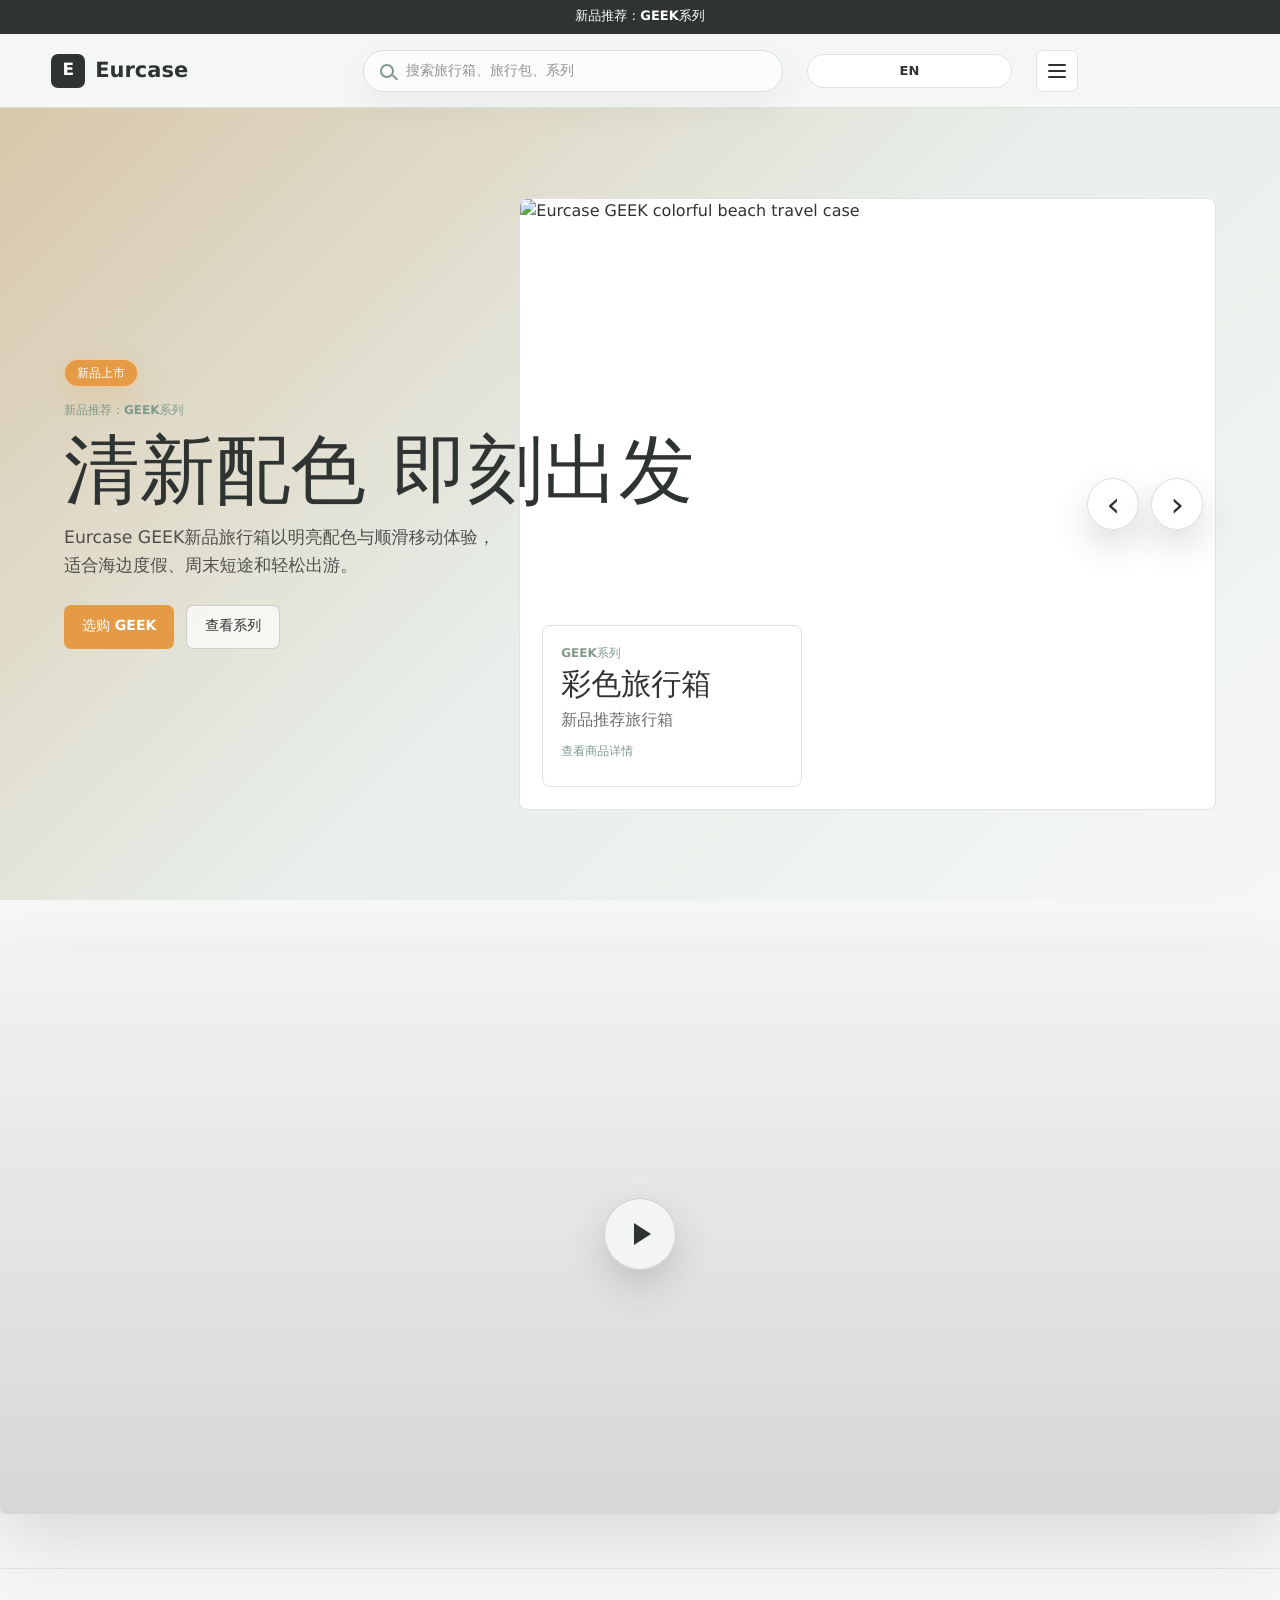
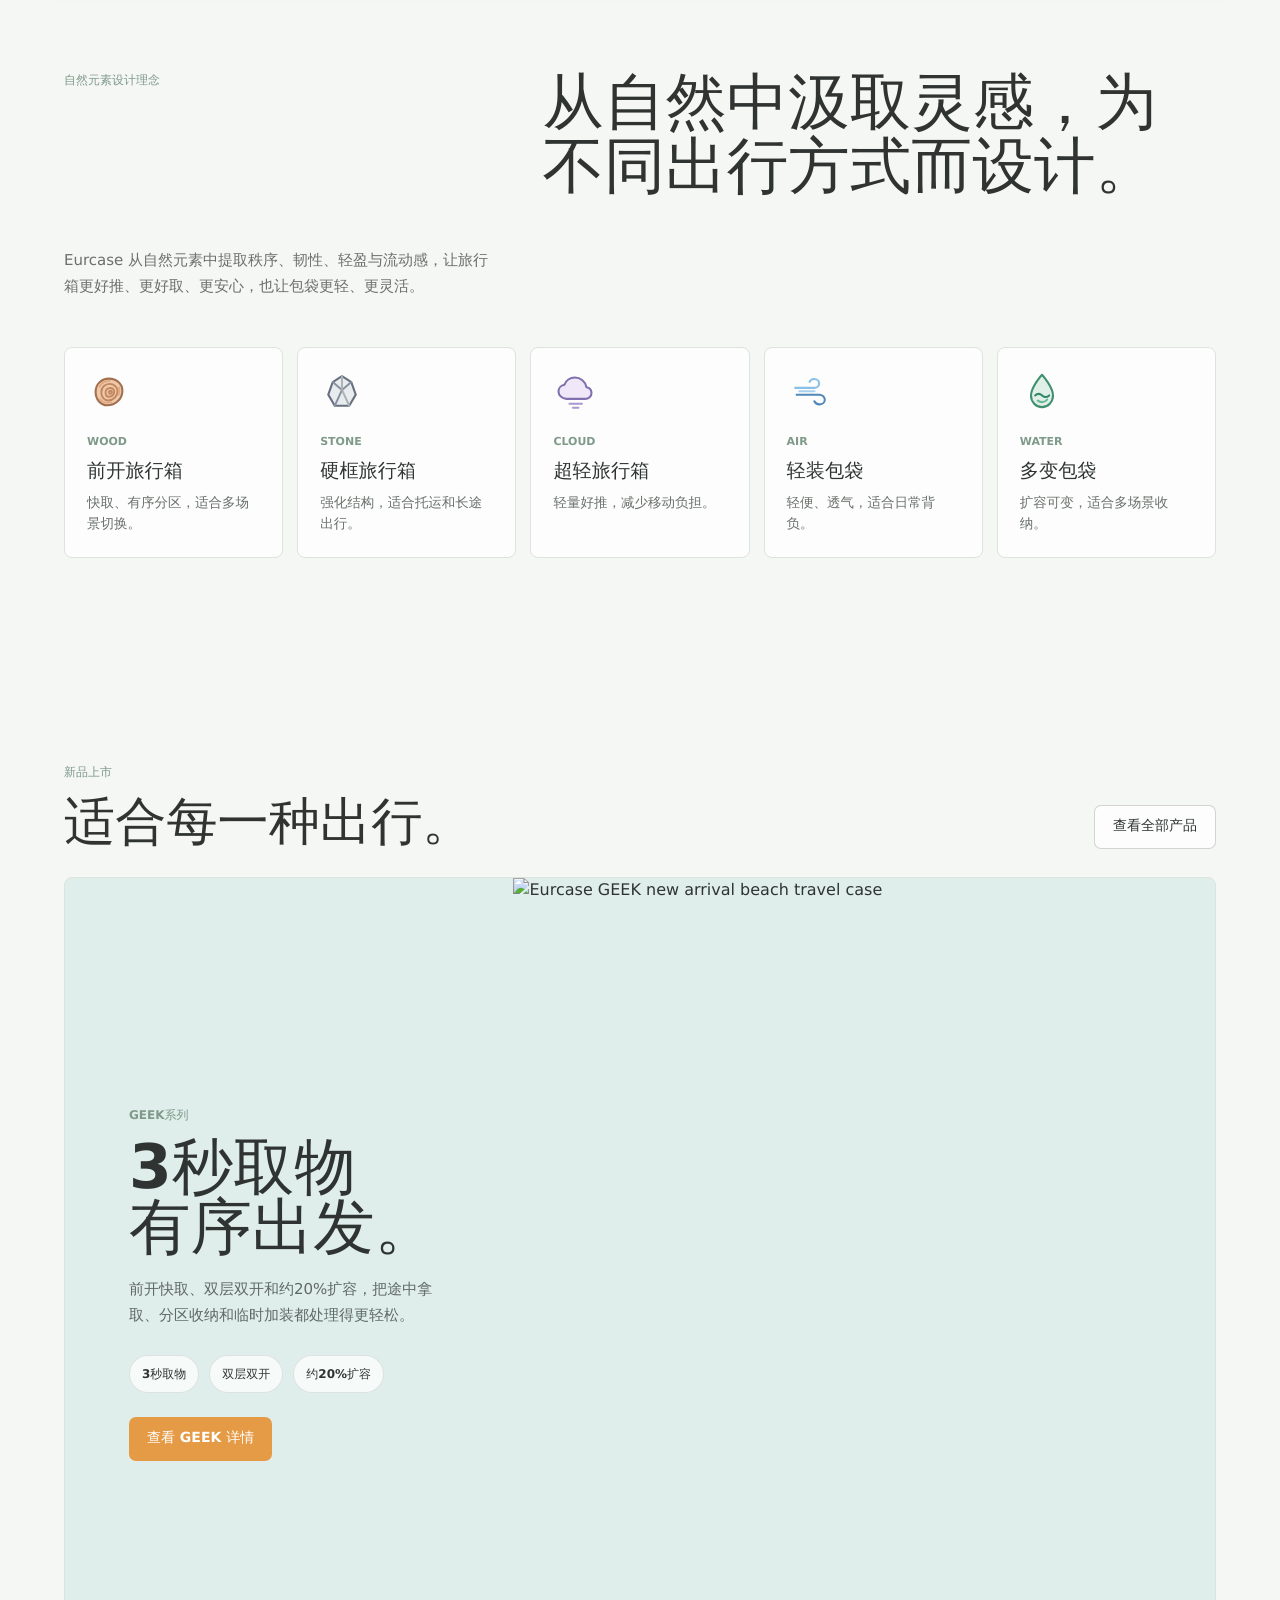
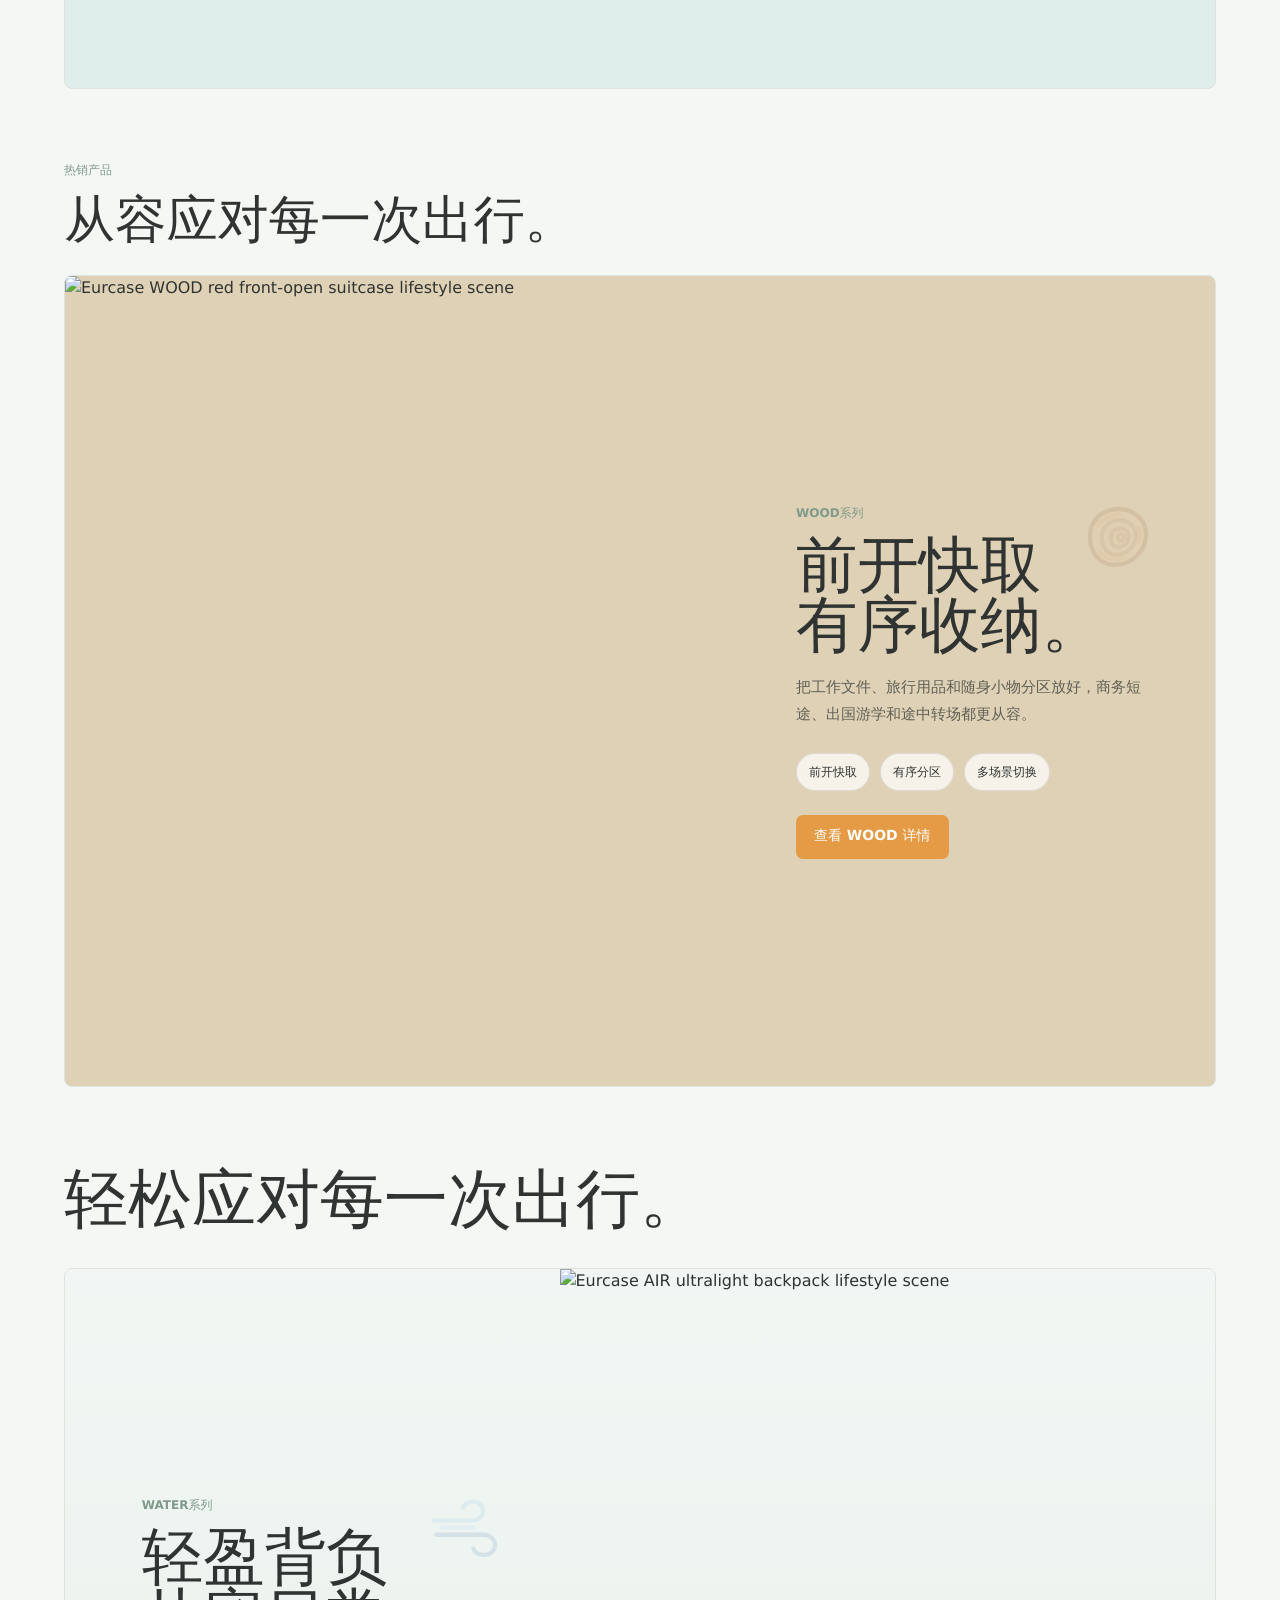
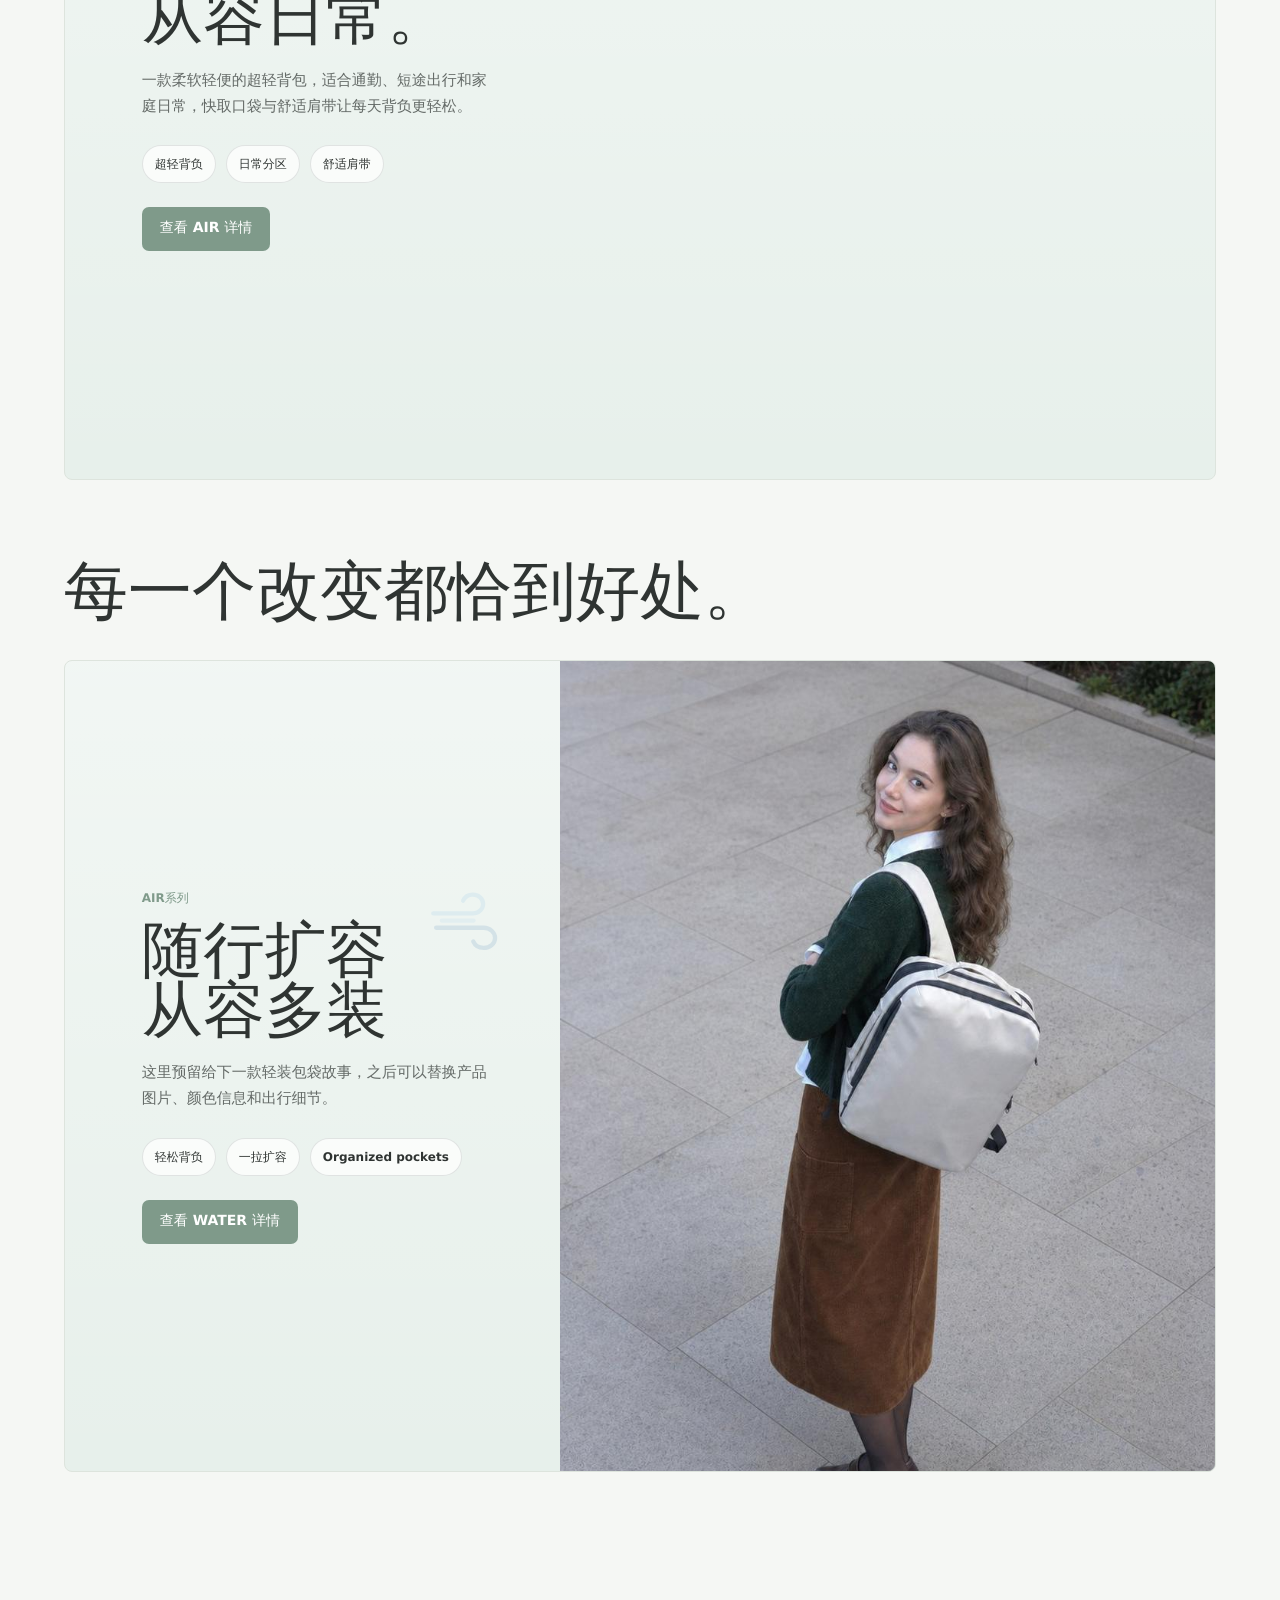
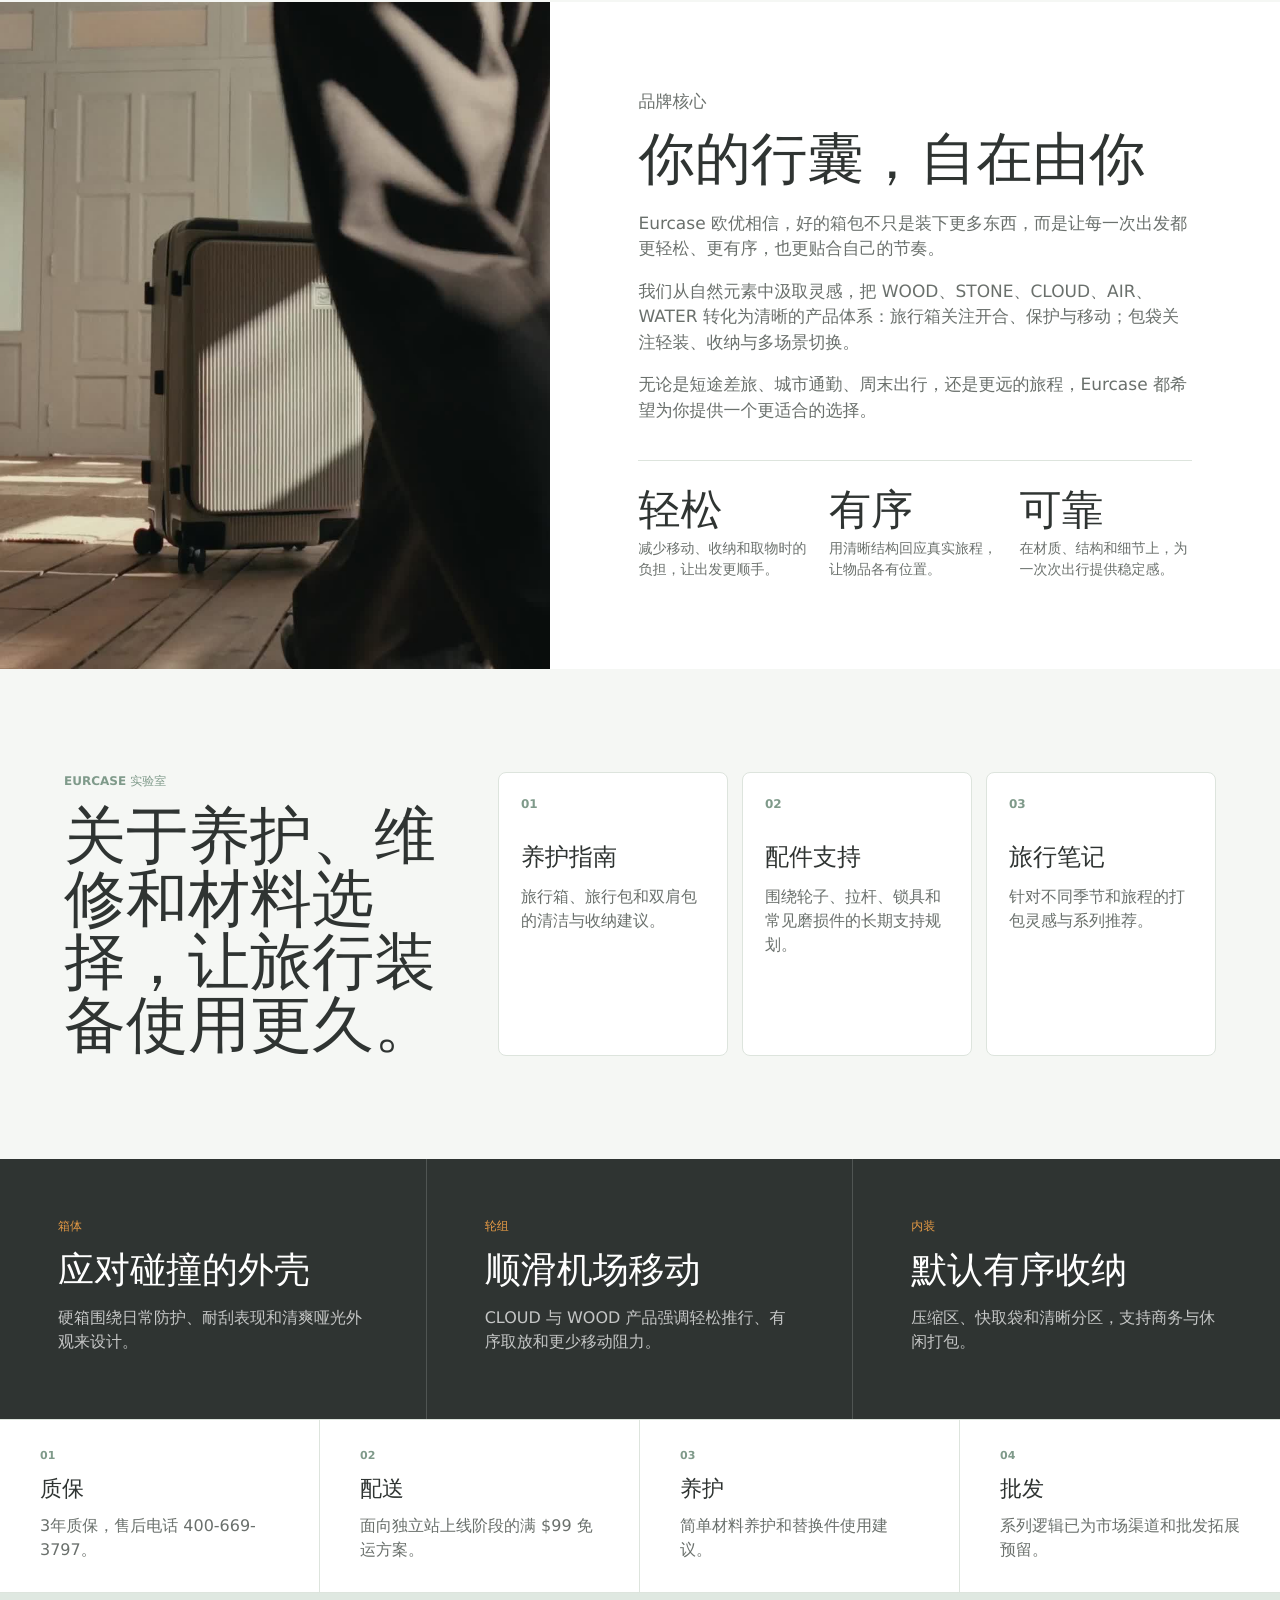
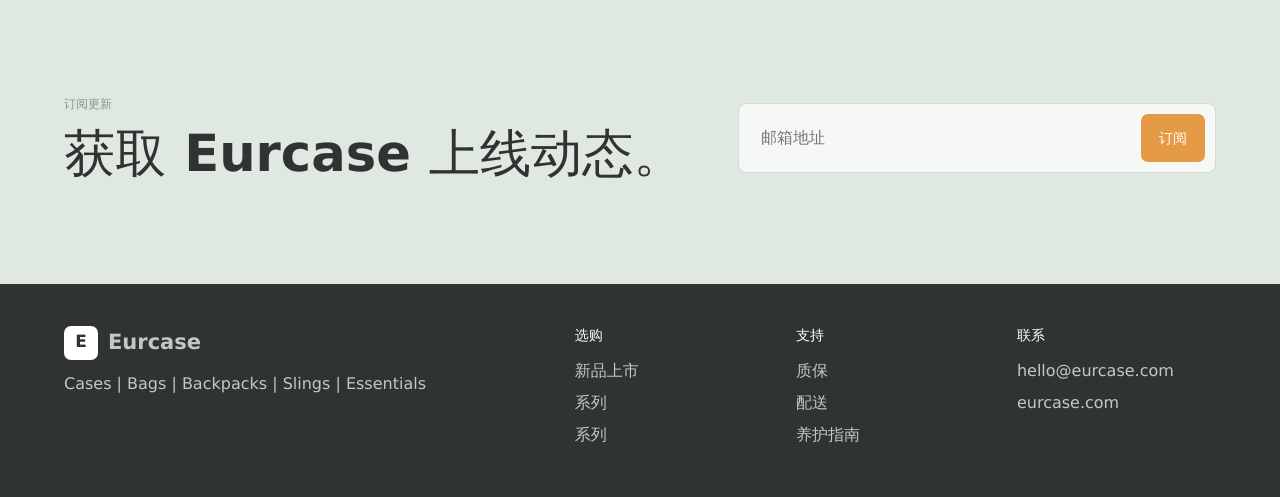
==== commit c05daea3: "Add files via upload" ====
--- a/index.html
+++ b/index.html
@@ -32,7 +32,7 @@
         <a href="#air-light-backpack">Bags</a>
         <a href="#best-sellers">Best Sellers</a>
         <a href="#series">Series</a>
-        <a href="#story">Story</a>
+        <a href="#story">Brand Core</a>
         <a href="#care">Support</a>
       </nav>
     </header>
@@ -274,32 +274,38 @@
         </section>
       </section>
 
-      <section class="brand-story" id="story">
-        <div class="story-media">
-          <img src="https://images.unsplash.com/photo-1500530855697-b586d89ba3ee?auto=format&fit=crop&w=1200&q=85" alt="Travel landscape with luggage mood" />
-        </div>
-        <div class="story-copy">
-          <p class="section-kicker">Brand story</p>
-          <h2>For the journey between home, airport, hotel, and everywhere after.</h2>
-          <p>
-            Eurcase is built around a simple idea: travel products should be easy to understand before you buy, easy to use while you move, and easy to trust trip after trip.
-          </p>
-          <div class="story-stats">
-            <div>
-              <strong>5</strong>
-              <span>Core categories</span>
-            </div>
-            <div>
-              <strong>5</strong>
-              <span>Nature series</span>
-            </div>
-            <div>
-              <strong>1</strong>
-              <span>Clear travel system</span>
-            </div>
-          </div>
-        </div>
-      </section>
+      <section class="brand-story" id="story">
+        <div class="story-media">
+          <img src="./assets/series-stories-poster.jpg" alt="Eurcase brand philosophy film still" />
+        </div>
+        <div class="story-copy">
+          <p class="section-kicker">Brand philosophy</p>
+          <h2>Your Case, Your Way.</h2>
+          <p>
+            Eurcase believes a good case or bag should do more than hold your things. It should make every departure feel lighter, more orderly, and closer to your own rhythm.
+          </p>
+          <p>
+            Inspired by natural elements, WOOD, STONE, CLOUD, AIR, and WATER turn real travel needs into a clear product system: cases focus on access, protection, and movement; bags focus on light carry, storage, and flexible use.
+          </p>
+          <p>
+            From short business trips and daily commuting to weekends away and longer journeys, Eurcase is made to help you choose the piece that fits.
+          </p>
+          <div class="story-stats">
+            <div>
+              <strong>Ease</strong>
+              <span>Less effort in movement, packing, and quick access.</span>
+            </div>
+            <div>
+              <strong>Order</strong>
+              <span>Clear structures that give every item its place.</span>
+            </div>
+            <div>
+              <strong>Trust</strong>
+              <span>Reliable materials, details, and structure for repeated travel.</span>
+            </div>
+          </div>
+        </div>
+      </section>
 
       <section class="journal-strip" aria-label="Brand projects">
         <div>
@@ -415,7 +421,8 @@
         ["Bags", "旅行包"],
         ["Best Sellers", "热卖产品"],
         ["Series", "系列"],
-        ["Story", "品牌故事"],
+        ["Story", "品牌核心"],
+        ["Brand Core", "品牌核心"],
         ["Support", "支持"],
         ["Search", "搜索"],
         ["Account", "账户"],
@@ -547,15 +554,26 @@
         ["15L daily carry | 轻装通勤双肩包", "15L 日常背负 | 轻装通勤双肩包"],
         ["For cabin cases, lightweight luggage, and daily carry.", "适合登机箱、轻量旅行箱和日常出行。"],
         ["For laptop access, quick compartments, and organized travel.", "适合电脑快取、多分区收纳和有序出行。"],
-        ["Brand story", "品牌故事"],
-        ["For the journey between home, airport, hotel, and everywhere after.", "从家到机场、酒店，再到每一段旅程之后。"],
-        [
-          "Eurcase is built around a simple idea: travel products should be easy to understand before you buy, easy to use while you move, and easy to trust trip after trip.",
-          "Eurcase 欧优相信，好的旅行箱包应该在购买前容易理解，在移动中顺手好用，并在一次次旅程中值得信赖。"
-        ],
-        ["Core categories", "核心品类"],
-        ["Nature series", "自然元素系列"],
-        ["Clear travel system", "清晰出行体系"],
+        ["Brand philosophy", "品牌核心"],
+        ["Your Case, Your Way.", "你的行囊，自在由你"],
+        [
+          "Eurcase believes a good case or bag should do more than hold your things. It should make every departure feel lighter, more orderly, and closer to your own rhythm.",
+          "Eurcase 欧优相信，好的箱包不只是装下更多东西，而是让每一次出发都更轻松、更有序，也更贴合自己的节奏。"
+        ],
+        [
+          "Inspired by natural elements, WOOD, STONE, CLOUD, AIR, and WATER turn real travel needs into a clear product system: cases focus on access, protection, and movement; bags focus on light carry, storage, and flexible use.",
+          "我们从自然元素中汲取灵感，把 WOOD、STONE、CLOUD、AIR、WATER 转化为清晰的产品体系：旅行箱关注开合、保护与移动；包袋关注轻装、收纳与多场景切换。"
+        ],
+        [
+          "From short business trips and daily commuting to weekends away and longer journeys, Eurcase is made to help you choose the piece that fits.",
+          "无论是短途差旅、城市通勤、周末出行，还是更远的旅程，Eurcase 都希望为你提供一个更适合的选择。"
+        ],
+        ["Ease", "轻松"],
+        ["Less effort in movement, packing, and quick access.", "减少移动、收纳和取物时的负担，让出发更顺手。"],
+        ["Order", "有序"],
+        ["Clear structures that give every item its place.", "用清晰结构回应真实旅程，让物品各有位置。"],
+        ["Trust", "可靠"],
+        ["Reliable materials, details, and structure for repeated travel.", "在材质、结构和细节上，为一次次出行提供稳定感。"],
         ["Eurcase Lab", "Eurcase 实验室"],
         ["Care, repair, and material thinking for longer travel life.", "关于养护、维修和材料选择，让旅行装备使用更久。"],
         ["Care guide", "养护指南"],
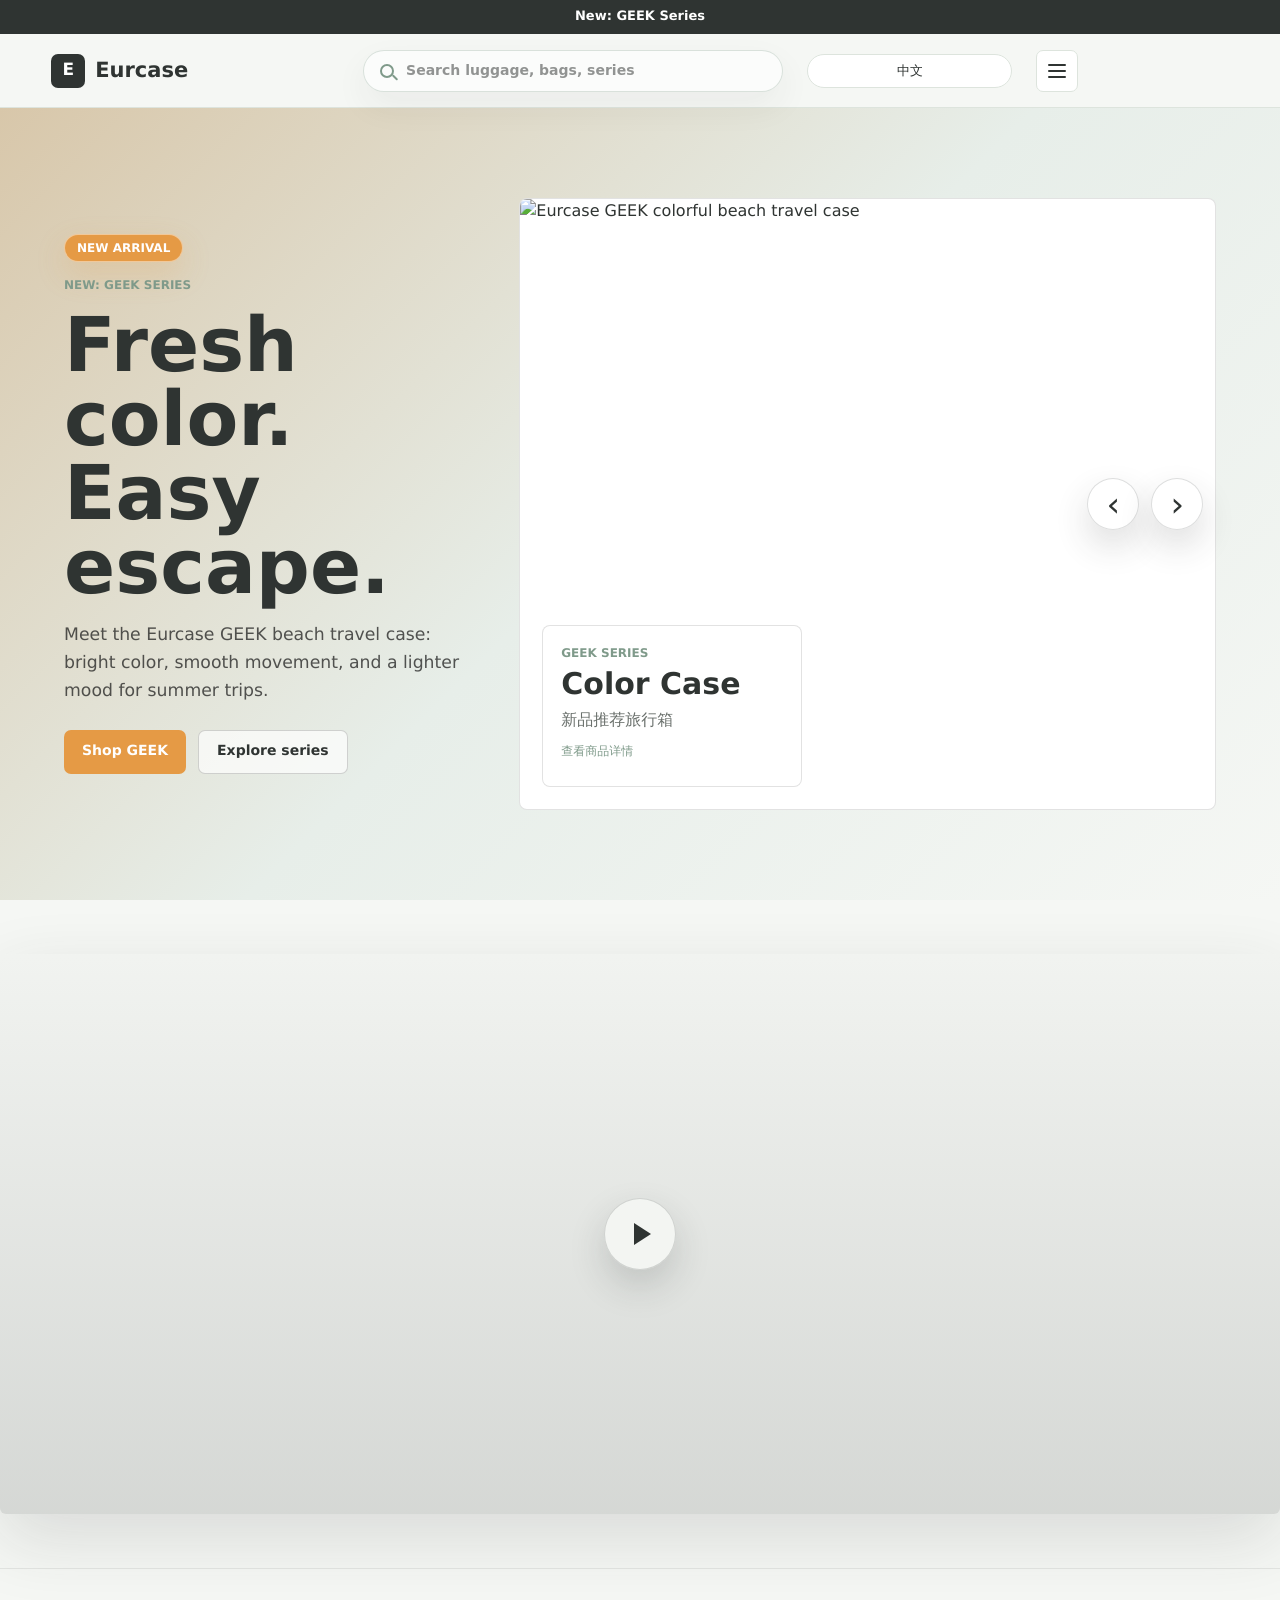
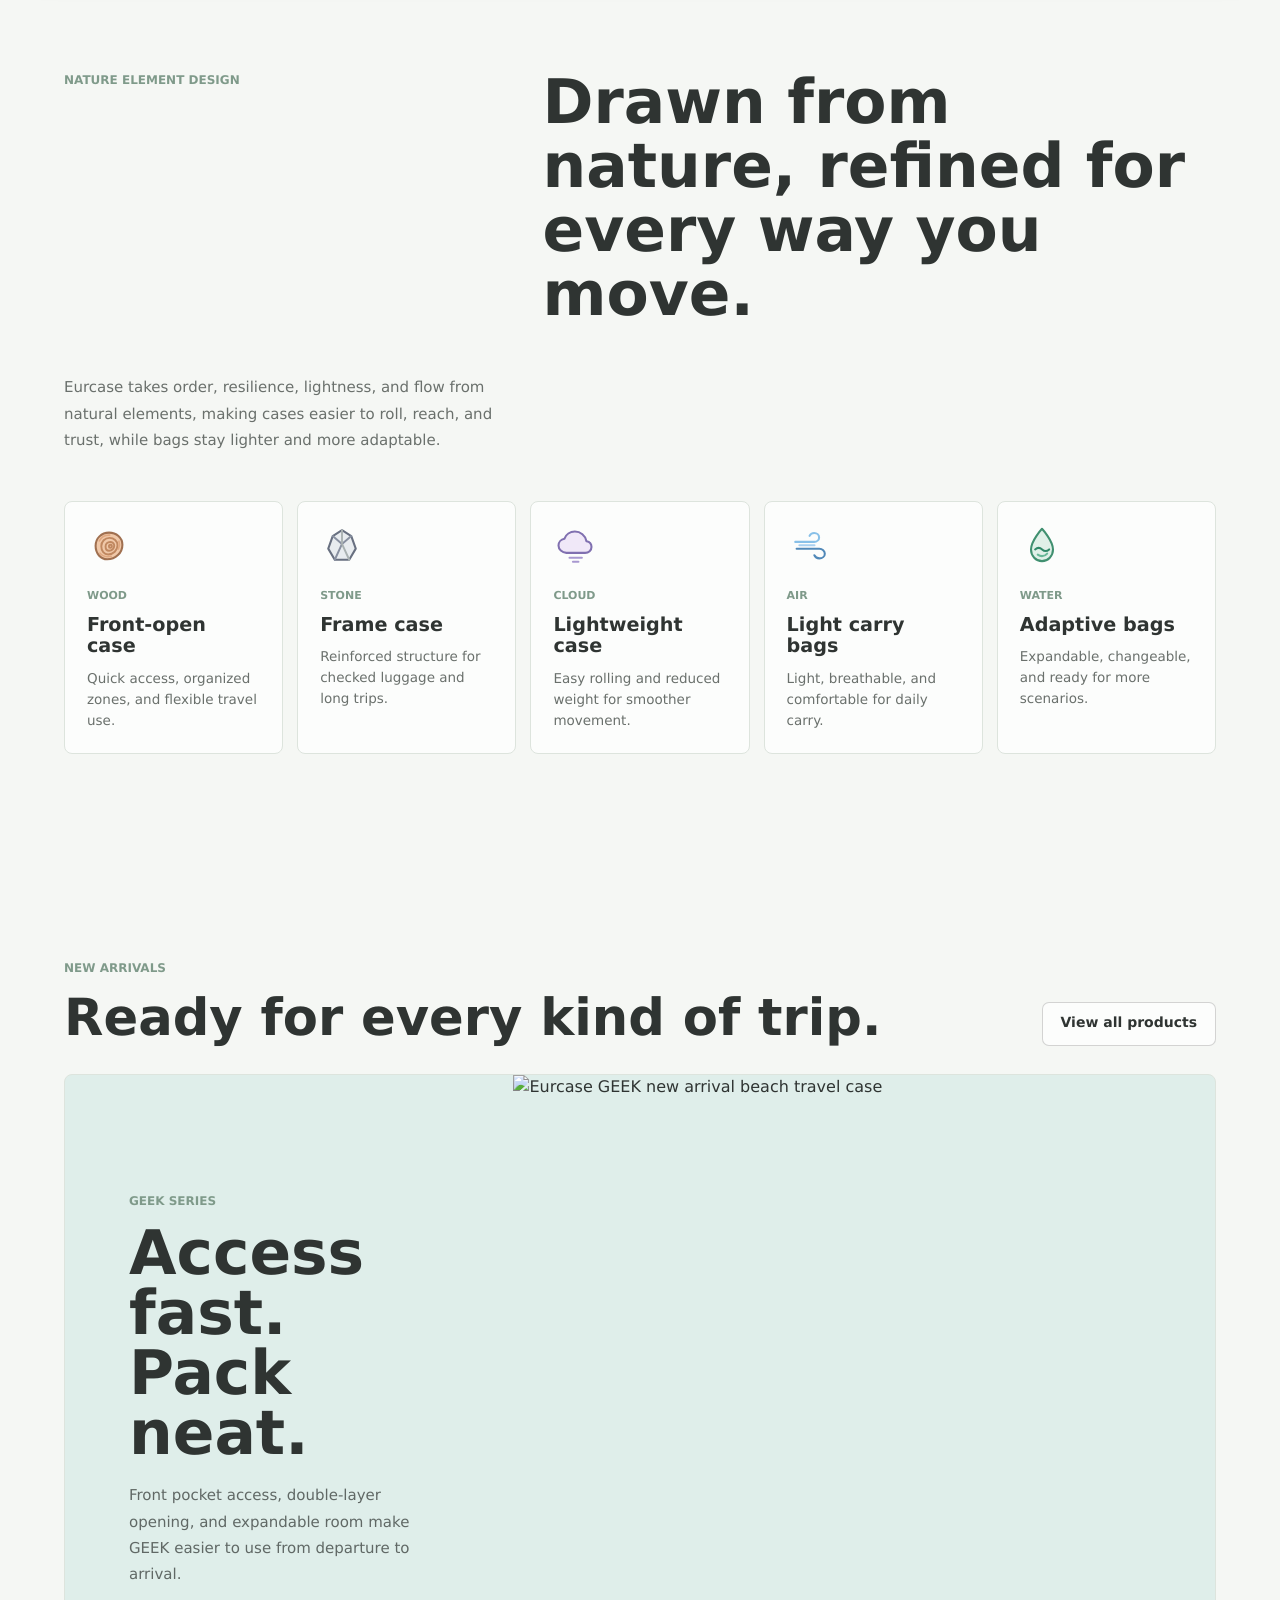
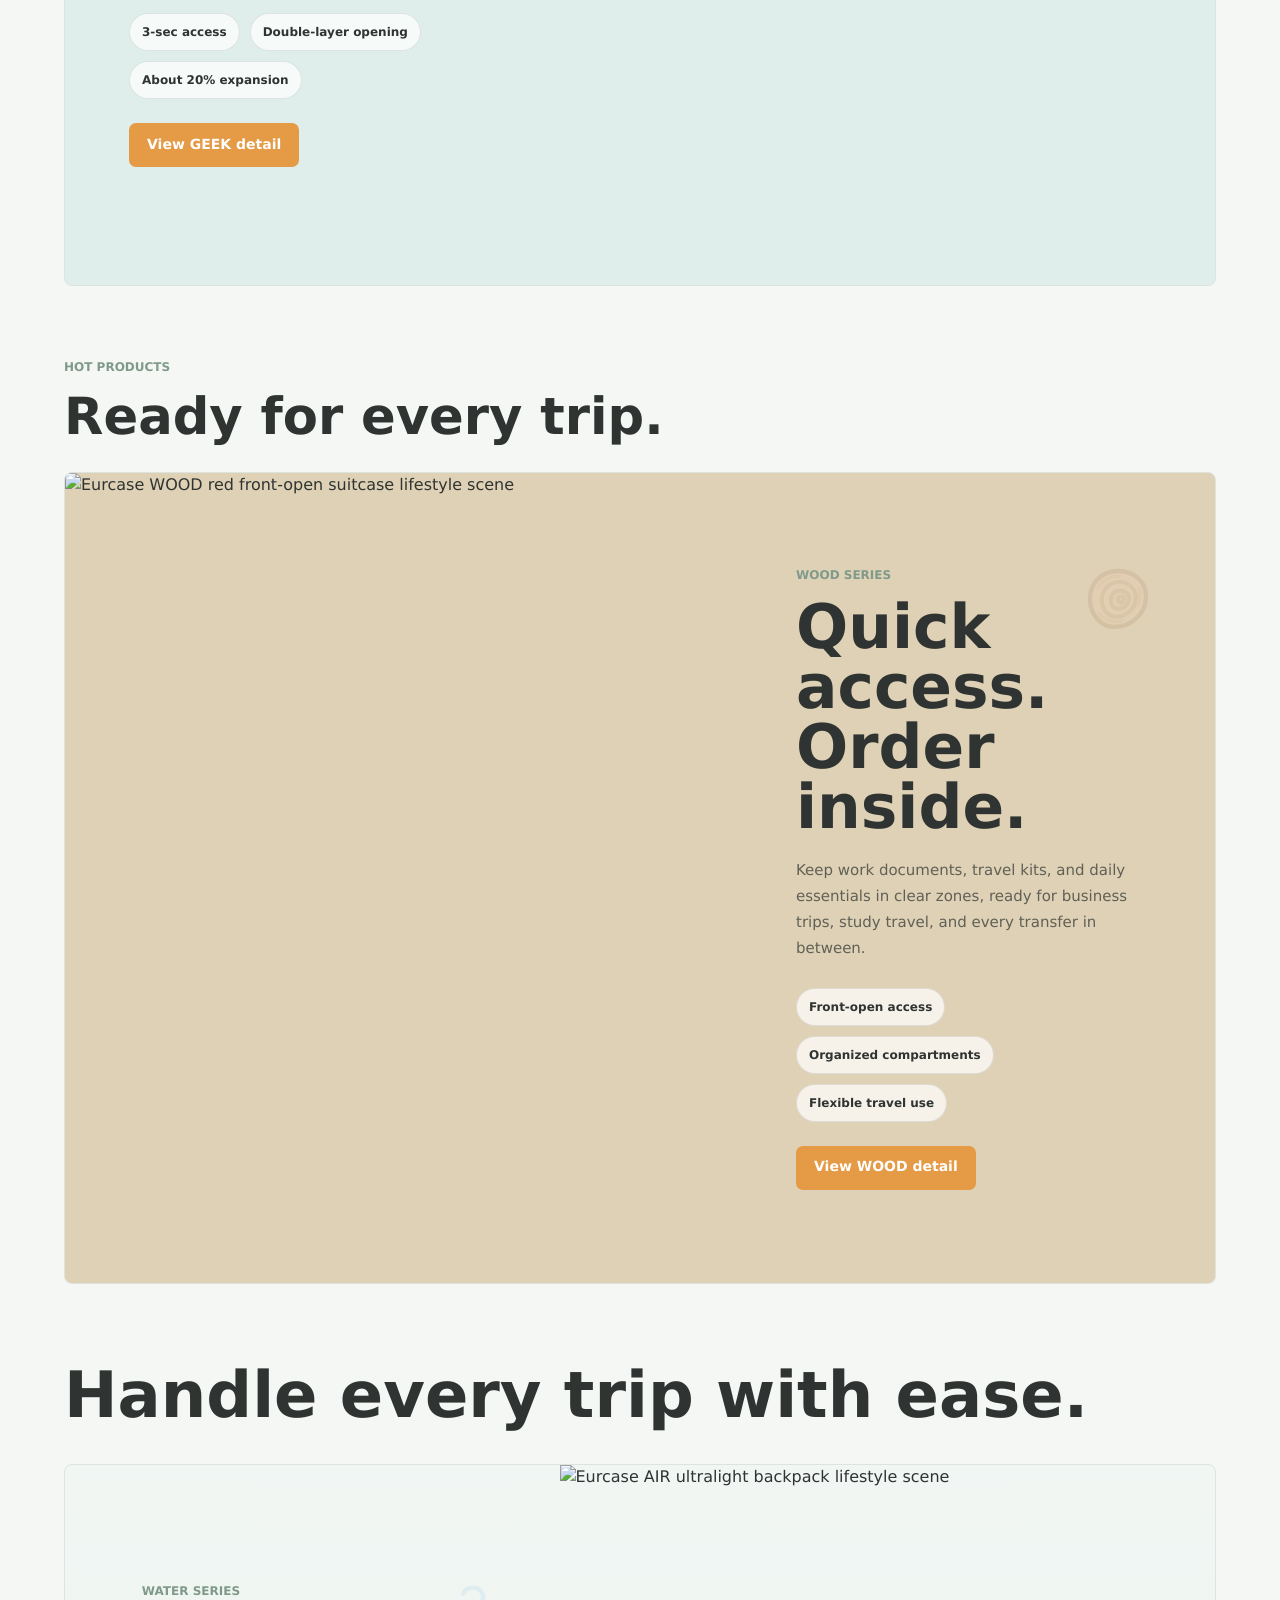
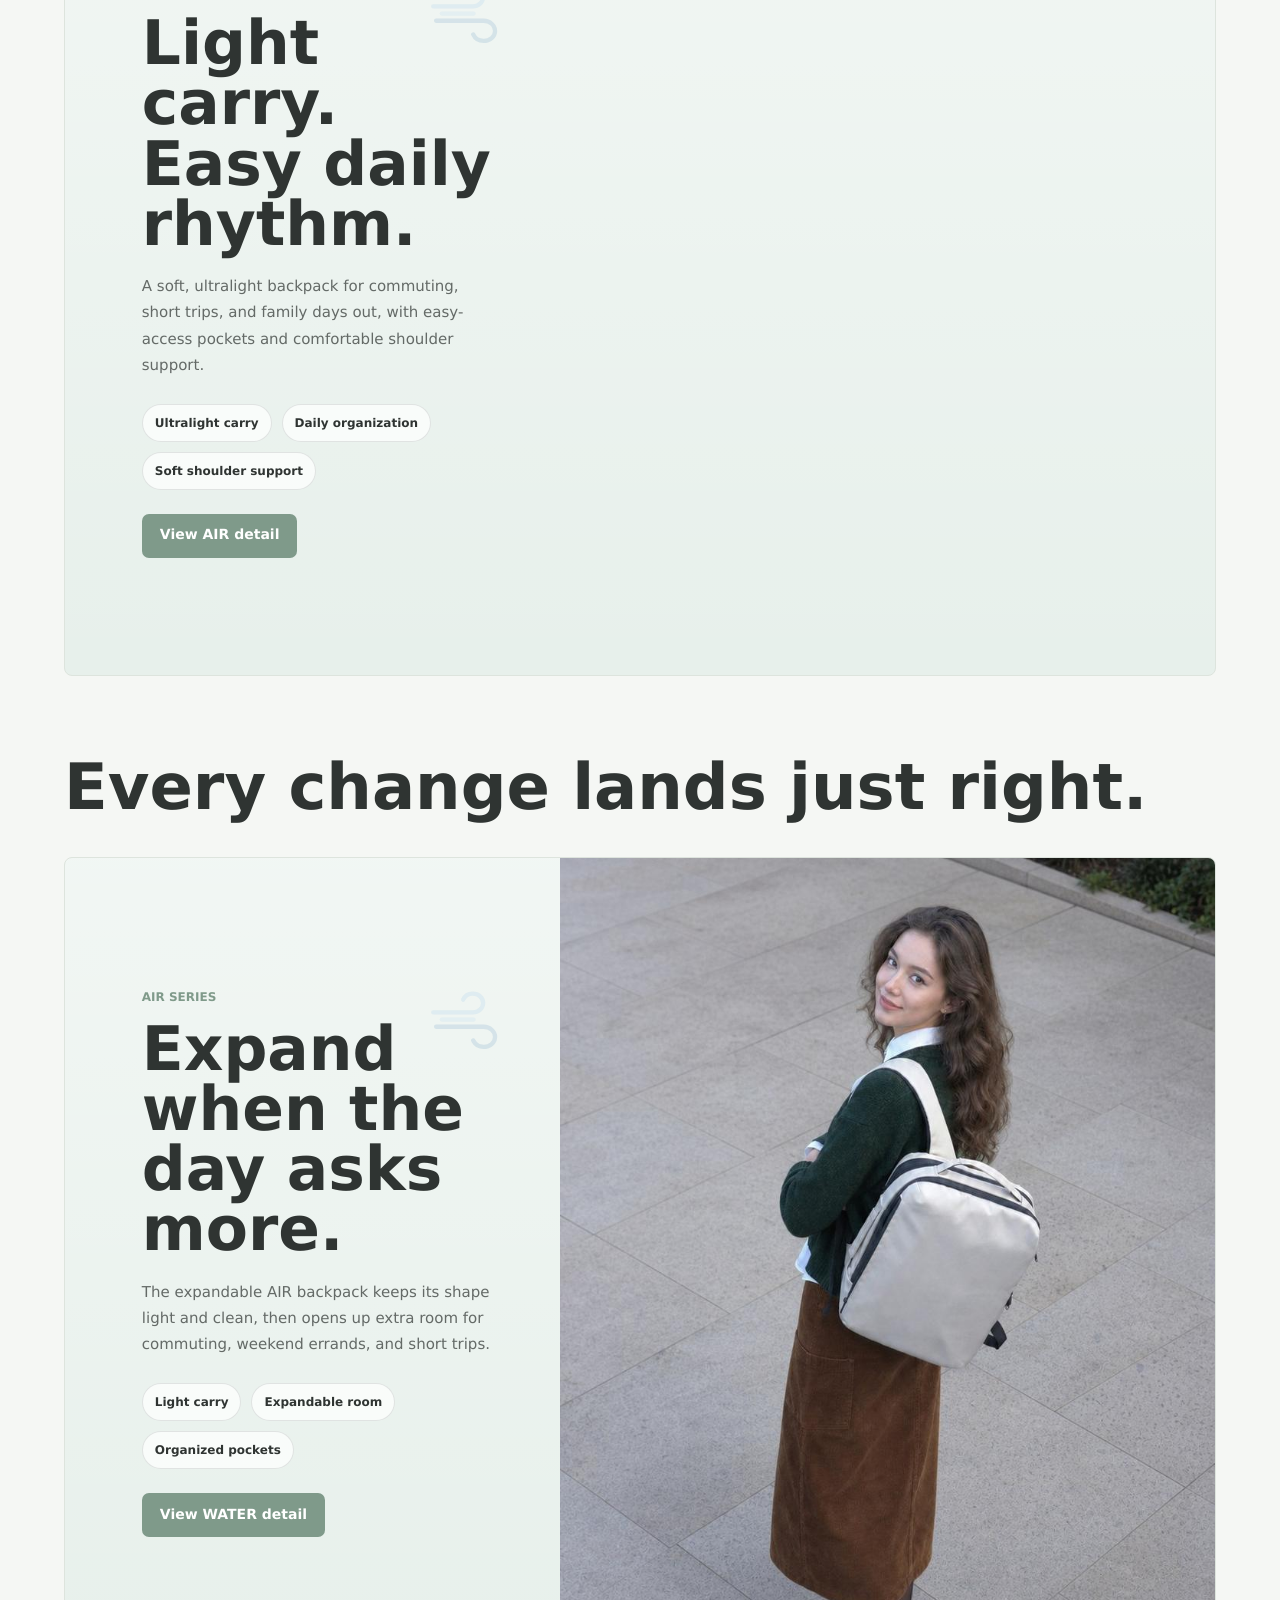
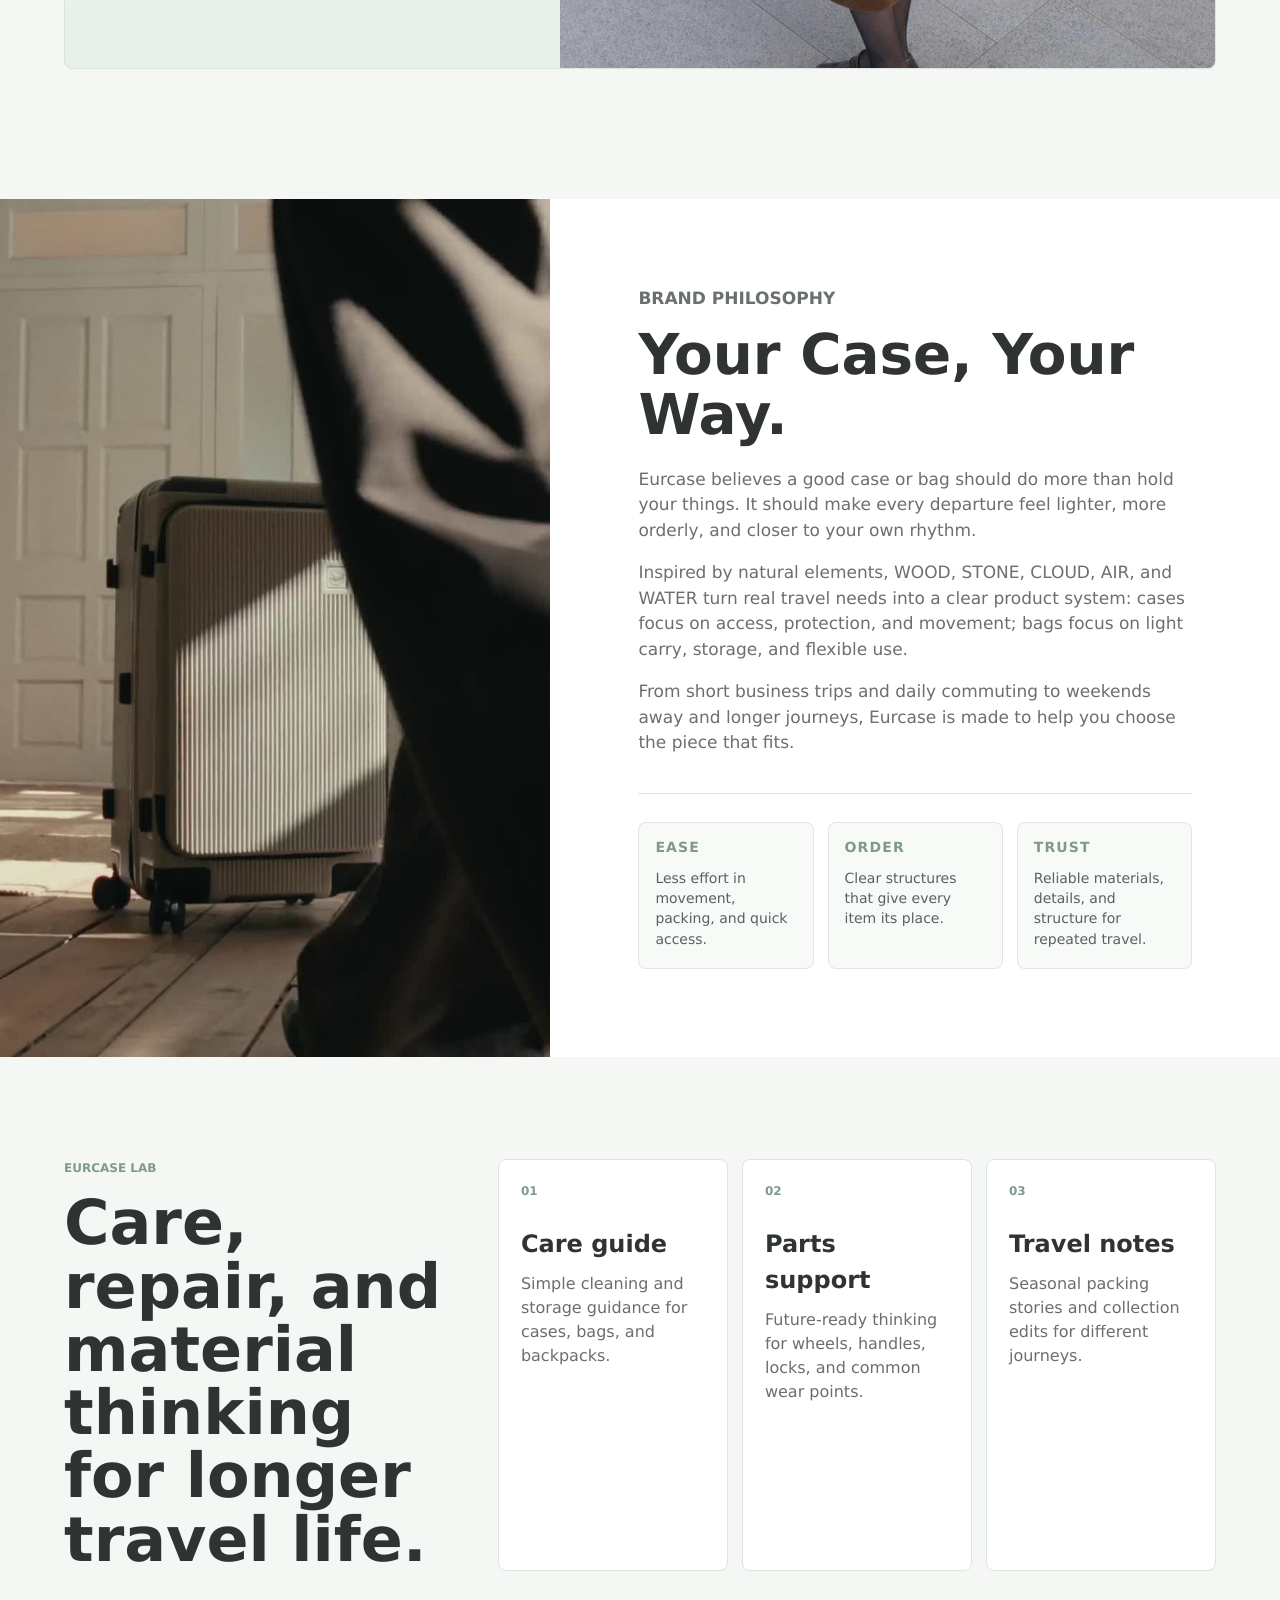
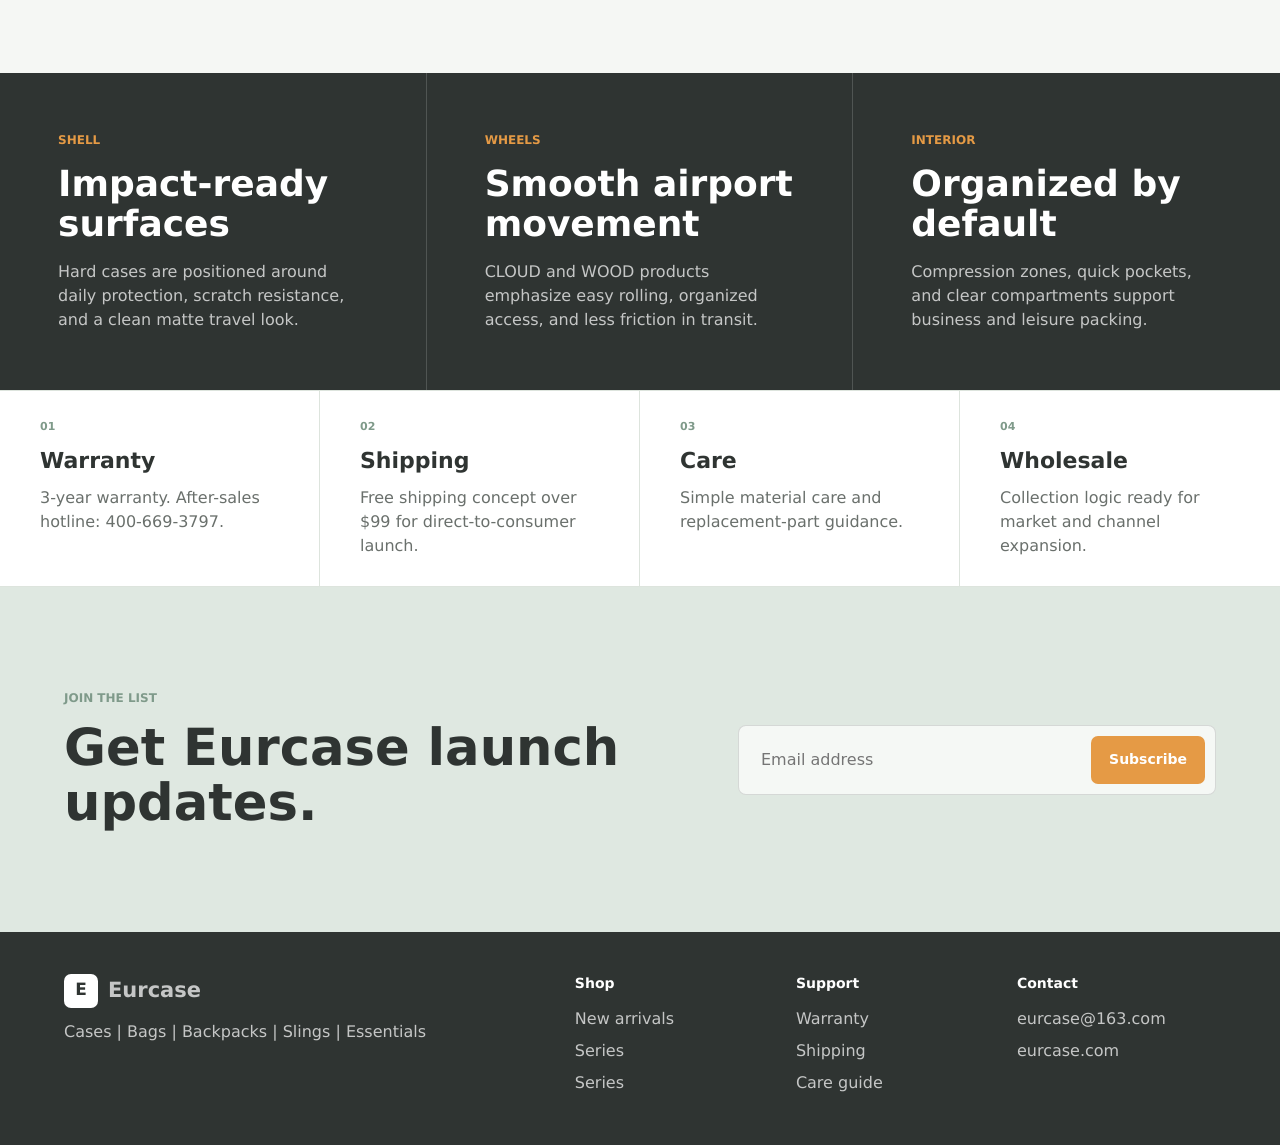
==== commit 6dca3a0c: "Add files via upload" ====
--- a/index.html
+++ b/index.html
@@ -1,11 +1,15 @@
 <!doctype html>
-<html lang="zh-CN">
+<html lang="en">
   <head>
-    <meta charset="UTF-8" />
-    <meta name="viewport" content="width=device-width, initial-scale=1.0" />
-    <title>Eurcase | Travel Luggage</title>
-    <link rel="stylesheet" href="./src/styles.css?v=mobile-performance-20260724" />
-  </head>
+    <meta charset="UTF-8" />
+    <meta name="viewport" content="width=device-width, initial-scale=1.0" />
+    <title>Eurcase | Travel Luggage</title>
+    <meta name="description" content="Eurcase designs travel luggage and bags for ordered, effortless movement, from front-open cases to lightweight bags." />
+    <link rel="canonical" href="https://eurcase.com/" />
+    <link rel="alternate" hreflang="en" href="https://eurcase.com/" />
+    <link rel="alternate" hreflang="zh-CN" href="https://eurcase.com/?lang=zh" />
+    <link rel="stylesheet" href="./src/styles.css?v=mobile-performance-20260724" />
+  </head>
   <body>
     <div class="promo-bar">
       <span>New: GEEK Series</span>
@@ -41,14 +45,14 @@
       <section class="hero" id="top">
         <div class="hero-copy hero-carousel-copy">
           <div class="hero-copy-panel hero-copy-panel-geek is-active">
-            <a class="launch-badge" href="./geek.html?lang=zh&v=detail-display-fix-20260722">New Arrival</a>
+            <a class="launch-badge" href="./geek.html?lang=en&v=detail-display-fix-20260722">New Arrival</a>
             <p class="eyebrow">New: GEEK Series</p>
             <h1 class="split-title" data-split-title data-zh-lines="清新配色 即刻出发" data-en-title="Fresh color. Easy escape.">Fresh color. Easy escape.</h1>
             <p>
               Meet the Eurcase GEEK beach travel case: bright color, smooth movement, and a lighter mood for summer trips.
             </p>
             <div class="hero-actions">
-              <a class="primary-action" href="./geek.html?lang=zh&v=detail-display-fix-20260722">Shop GEEK</a>
+              <a class="primary-action" href="./geek.html?lang=en&v=detail-display-fix-20260722">Shop GEEK</a>
               <a class="secondary-action" href="#series">Explore series</a>
             </div>
           </div>
@@ -59,7 +63,7 @@
               Meet the Eurcase WOOD Front-open Case: organized access, warm utility, and practical compartments for work trips and easy departures.
             </p>
             <div class="hero-actions">
-              <a class="primary-action" href="./wood.html?lang=zh&v=detail-display-fix-20260722">Shop WOOD</a>
+              <a class="primary-action" href="./wood.html?lang=en&v=detail-display-fix-20260722">Shop WOOD</a>
               <a class="secondary-action" href="#series">Shop by category</a>
             </div>
           </div>
@@ -70,7 +74,7 @@
               Meet the Eurcase STONE Frame Case: reinforced protection, secure corners, and a confident hard-shell build for demanding routes.
             </p>
             <div class="hero-actions">
-              <a class="primary-action" href="./stone.html?lang=zh&v=stone-redesign-20260723">Shop STONE</a>
+              <a class="primary-action" href="./stone.html?lang=en&v=stone-redesign-20260723">Shop STONE</a>
               <a class="secondary-action" href="#series">Explore series</a>
             </div>
           </div>
@@ -82,7 +86,7 @@
         </div>
         <div class="hero-product" aria-label="View Eurcase featured luggage">
           <span class="hero-slide hero-slide-geek is-active">
-            <a class="hero-slide-link" href="./geek.html?lang=zh&v=detail-display-fix-20260722" aria-label="View GEEK Series product detail"></a>
+            <a class="hero-slide-link" href="./geek.html?lang=en&v=detail-display-fix-20260722" aria-label="View GEEK Series product detail"></a>
             <img decoding="async"  srcset="./assets/mobile/geek-carousel-person-0117-20260721-mobile.jpg 820w, ./assets/geek-carousel-person-0117-20260721.jpg 1440w" sizes="(max-width: 820px) 100vw, 50vw" src="./assets/geek-carousel-person-0117-20260721.jpg?v=carousel-person-0117-20260721" alt="Eurcase GEEK colorful beach travel case" />
             <span class="hero-product-card">
               <span>GEEK Series</span>
@@ -92,7 +96,7 @@
             </span>
           </span>
           <span class="hero-slide hero-slide-wood">
-            <a class="hero-slide-link" href="./wood.html?lang=zh&v=detail-display-fix-20260722" aria-label="View WOOD Series product detail"></a>
+            <a class="hero-slide-link" href="./wood.html?lang=en&v=detail-display-fix-20260722" aria-label="View WOOD Series product detail"></a>
             <img decoding="async"  srcset="./assets/mobile/hero-1-access-mobile.jpg 820w, ./assets/hero-1-access.jpg 1440w" sizes="(max-width: 820px) 100vw, 50vw" src="./assets/hero-1-access.jpg" alt="Eurcase WOOD front-open luggage collection" />
             <span class="hero-product-card">
               <span>WOOD Series</span>
@@ -101,7 +105,7 @@
             </span>
           </span>
           <span class="hero-slide hero-slide-stone">
-            <a class="hero-slide-link" href="./stone.html?lang=zh&v=stone-redesign-20260723" aria-label="View STONE Series product detail"></a>
+            <a class="hero-slide-link" href="./stone.html?lang=en&v=stone-redesign-20260723" aria-label="View STONE Series product detail"></a>
             <img decoding="async"  srcset="./assets/mobile/hero-2-stone-mobile.jpg 820w, ./assets/hero-2-stone.jpg 1440w" sizes="(max-width: 820px) 100vw, 50vw" src="./assets/hero-2-stone.jpg" alt="Eurcase STONE protective frame luggage" />
             <span class="hero-product-card">
               <span>STONE Series</span>
@@ -139,25 +143,25 @@
           </p>
         </div>
         <div class="nature-series-grid">
-          <a class="nature-series-card" href="./wood.html?lang=zh&v=detail-display-fix-20260722">
+          <a class="nature-series-card" href="./wood.html?lang=en&v=detail-display-fix-20260722">
             <img loading="lazy" decoding="async" class="series-icon" src="./assets/nature-icons-apple-system/wood-color.svg?v=icon-colors-20260706" alt="" />
             <span>WOOD</span>
             <h3>Front-open case</h3>
             <p>Quick access, organized zones, and flexible travel use.</p>
           </a>
-          <a class="nature-series-card" href="./stone.html?lang=zh&v=stone-redesign-20260723">
+          <a class="nature-series-card" href="./stone.html?lang=en&v=stone-redesign-20260723">
             <img loading="lazy" decoding="async" class="series-icon" src="./assets/nature-icons-apple-system/stone-color.svg?v=icon-colors-20260706" alt="" />
             <span>STONE</span>
             <h3>Frame case</h3>
             <p>Reinforced structure for checked luggage and long trips.</p>
           </a>
-          <a class="nature-series-card" href="./geek.html?lang=zh&v=video-no-sniff-20260724">
+          <a class="nature-series-card" href="./geek.html?lang=en&v=video-no-sniff-20260724">
             <img loading="lazy" decoding="async" class="series-icon" src="./assets/nature-icons-apple-system/cloud-color.svg?v=icon-colors-20260706" alt="" />
             <span>CLOUD</span>
             <h3>Lightweight case</h3>
             <p>Easy rolling and reduced weight for smoother movement.</p>
           </a>
-          <a class="nature-series-card" href="./air.html?lang=zh&v=detail-display-fix-20260722">
+          <a class="nature-series-card" href="./air.html?lang=en&v=detail-display-fix-20260722">
             <img loading="lazy" decoding="async" class="series-icon" src="./assets/nature-icons-apple-system/air-color.svg?v=icon-colors-20260706" alt="" />
             <span>AIR</span>
             <h3>Light carry bags</h3>
@@ -193,7 +197,7 @@
               <span>About 20% expansion</span>
             </div>
             <div class="hero-actions">
-              <a class="primary-action" href="./geek.html?lang=zh&v=detail-display-fix-20260722">View GEEK detail</a>
+              <a class="primary-action" href="./geek.html?lang=en&v=detail-display-fix-20260722">View GEEK detail</a>
             </div>
           </div>
           <div class="new-arrival-media">
@@ -222,7 +226,7 @@
               <span>Flexible travel use</span>
             </div>
             <div class="hero-actions">
-              <a class="primary-action" href="./wood.html?lang=zh&v=detail-display-fix-20260722">View WOOD detail</a>
+              <a class="primary-action" href="./wood.html?lang=en&v=detail-display-fix-20260722">View WOOD detail</a>
             </div>
           </div>
         </section>
@@ -242,7 +246,7 @@
               <span>Soft shoulder support</span>
             </div>
             <div class="hero-actions">
-              <a class="primary-action" href="./air.html?lang=zh&v=detail-display-fix-20260722">View AIR detail</a>
+              <a class="primary-action" href="./air.html?lang=en&v=detail-display-fix-20260722">View AIR detail</a>
             </div>
           </div>
           <div class="hot-product-media">
@@ -265,7 +269,7 @@
               <span>Organized pockets</span>
             </div>
             <div class="hero-actions">
-              <a class="primary-action" href="./air-expandable.html?lang=zh&v=water-expandable-detail-20260727">View WATER detail</a>
+              <a class="primary-action" href="./air-expandable.html?lang=en&v=water-expandable-detail-20260727">View WATER detail</a>
             </div>
           </div>
           <div class="hot-product-media">
@@ -407,7 +411,7 @@
         </div>
         <div>
           <h3>Contact</h3>
-          <a href="mailto:hello@eurcase.com">hello@eurcase.com</a>
+          <a href="mailto:eurcase@163.com">eurcase@163.com</a>
           <a href="https://eurcase.com">eurcase.com</a>
         </div>
       </div>
@@ -629,18 +633,31 @@
         node.nodeValue = node.nodeValue.replace(trimmed, pair[lang]);
       };
 
-      const applySplitTitles = (lang) => {
-        document.querySelectorAll("[data-split-title]").forEach((title) => {
-          if (lang === "zh") {
-            const lines = (title.dataset.zhLines || "").split("|").filter(Boolean);
-            title.innerHTML = lines.map((line) => `<span class="title-line">${line}</span>`).join("");
+      const applySplitTitles = (lang) => {
+        document.querySelectorAll("[data-split-title]").forEach((title) => {
+          if (lang === "zh") {
+            const lines = (title.dataset.zhLines || "").split("|").filter(Boolean);
+            title.innerHTML = lines.map((line) => `<span class="title-line">${line}</span>`).join("");
           } else {
             title.textContent = title.dataset.enTitle || title.textContent;
           }
-        });
-      };
-
-      const applyLanguage = (lang) => {
+        });
+      };
+
+      const syncLanguageLinks = (lang) => {
+        document.querySelectorAll('a[href*=".html"]').forEach((link) => {
+          const rawHref = link.getAttribute("href");
+          if (!rawHref || rawHref.startsWith("http") || rawHref.startsWith("#")) return;
+
+          const [pathWithQuery, hash = ""] = rawHref.split("#");
+          const [linkPath, query = ""] = pathWithQuery.split("?");
+          const params = new URLSearchParams(query);
+          params.set("lang", lang);
+          link.setAttribute("href", `${linkPath}?${params.toString()}${hash ? `#${hash}` : ""}`);
+        });
+      };
+
+      const applyLanguage = (lang) => {
         document.documentElement.lang = lang === "zh" ? "zh-CN" : "en";
         document.title = lang === "zh" ? "Eurcase 欧优 | 旅行箱包" : "Eurcase | Travel Luggage";
 
@@ -675,19 +692,31 @@
           searchInput.setAttribute("aria-label", searchInput.placeholder);
         }
 
-        window.localStorage.setItem("eurcase-language", lang);
+        syncLanguageLinks(lang);
+        window.localStorage.setItem("eurcase-language", lang);
       };
 
-      const previewLanguage = new URLSearchParams(window.location.search).get("lang");
-      const savedLanguage = previewLanguage || window.localStorage.getItem("eurcase-language") || "zh";
-      applyLanguage(savedLanguage);
-
-      document.querySelectorAll("[data-lang-toggle]").forEach((button) => {
-        button.addEventListener("click", () => {
-          const current = window.localStorage.getItem("eurcase-language") || "en";
-          applyLanguage(current === "zh" ? "en" : "zh");
-        });
-      });
+      const languageParams = new URLSearchParams(window.location.search);
+      const previewLanguage = languageParams.get("lang");
+      const defaultLanguageReadyKey = "eurcase-default-language-20260729";
+      if (!window.localStorage.getItem(defaultLanguageReadyKey)) {
+        window.localStorage.removeItem("eurcase-language");
+        window.localStorage.setItem(defaultLanguageReadyKey, "true");
+      }
+      const savedLanguage = window.localStorage.getItem("eurcase-language");
+      const initialLanguage = previewLanguage === "zh" || previewLanguage === "en" ? previewLanguage : savedLanguage || "en";
+      applyLanguage(initialLanguage);
+
+      document.querySelectorAll("[data-lang-toggle]").forEach((button) => {
+        button.addEventListener("click", () => {
+          const current = window.localStorage.getItem("eurcase-language") || "en";
+          const nextLanguage = current === "zh" ? "en" : "zh";
+          const nextUrl = new URL(window.location.href);
+          nextUrl.searchParams.set("lang", nextLanguage);
+          window.history.replaceState({}, "", nextUrl);
+          applyLanguage(nextLanguage);
+        });
+      });
 
       const menuToggle = document.querySelector("[data-menu-toggle]");
       const menuPanel = document.querySelector("[data-menu-panel]");
--- a/src/styles.css
+++ b/src/styles.css
@@ -1770,25 +1770,37 @@
 }
 
 .story-stats {
-  border-top: 1px solid var(--line);
-  display: grid;
-  gap: 18px;
+  border-top: 1px solid rgba(47, 52, 50, 0.14);
+  display: grid;
+  gap: 14px;
   grid-template-columns: repeat(3, minmax(0, 1fr));
   margin-top: 36px;
   padding-top: 28px;
 }
 
+.story-stats div {
+  background: rgba(245, 247, 244, 0.66);
+  border: 1px solid rgba(47, 52, 50, 0.1);
+  border-radius: 8px;
+  min-height: 122px;
+  padding: 18px 16px;
+}
+
 .story-stats strong {
   display: block;
-  font-size: 42px;
+  color: var(--brand);
+  font-size: 14px;
+  letter-spacing: 0.08em;
   line-height: 1;
+  text-transform: uppercase;
 }
 
 .story-stats span {
-  color: var(--muted);
+  color: rgba(47, 52, 50, 0.78);
   display: block;
   font-size: 14px;
-  margin-top: 8px;
+  line-height: 1.45;
+  margin-top: 14px;
 }
 
 .journal-strip {
@@ -3819,6 +3831,60 @@
   .footer {
     padding: 34px 18px;
   }
+
+  html[lang="en"] h1,
+  html[lang="en"] h2,
+  html[lang="en"] .split-title,
+  html[lang="en"] .split-title .title-line,
+  html[lang="en"] .campaign h2,
+  html[lang="en"] .product-section .section-heading h2,
+  html[lang="en"] .product-transition-heading h2,
+  html[lang="en"] .new-arrival-copy h2,
+  html[lang="en"] .hot-product-copy h2,
+  html[lang="en"] .product-info h3,
+  html[lang="en"] .air-expandable-hero-copy h1,
+  html[lang="en"] .expandable-feature-card h2,
+  html[lang="en"] .geek-hero-copy h1,
+  html[lang="en"] .geek-product-copy h2,
+  html[lang="en"] .geek-color-copy h2,
+  html[lang="en"] .geek-feature-band h2,
+  html[lang="en"] .geek-lifestyle h2,
+  html[lang="en"] .geek-detail-image h2,
+  html[lang="en"] .newsletter h2,
+  html[lang="en"] .story-copy h2,
+  html[lang="en"] .journal-strip h2 {
+    max-width: 100%;
+    overflow-wrap: break-word;
+    text-wrap: balance;
+    white-space: normal;
+    word-break: normal;
+  }
+
+  html[lang="en"] .hero-copy-panel h1,
+  html[lang="en"] .geek-hero-copy h1,
+  html[lang="en"] .air-expandable-hero-copy h1 {
+    font-size: 34px;
+    line-height: 1.02;
+  }
+
+  html[lang="en"] .product-section .section-heading h2,
+  html[lang="en"] .product-transition-heading h2,
+  html[lang="en"] .new-arrival-copy h2,
+  html[lang="en"] .hot-product-copy h2,
+  html[lang="en"] .geek-product-copy h2,
+  html[lang="en"] .geek-color-copy h2 {
+    font-size: 32px;
+    line-height: 1.06;
+  }
+
+  html[lang="en"] .geek-feature-band h2,
+  html[lang="en"] .expandable-feature-card h2,
+  html[lang="en"] .geek-lifestyle h2,
+  html[lang="en"] .geek-detail-image h2,
+  html[lang="en"] .newsletter h2 {
+    font-size: 28px;
+    line-height: 1.08;
+  }
 }
 
 @media (prefers-reduced-motion: reduce) {
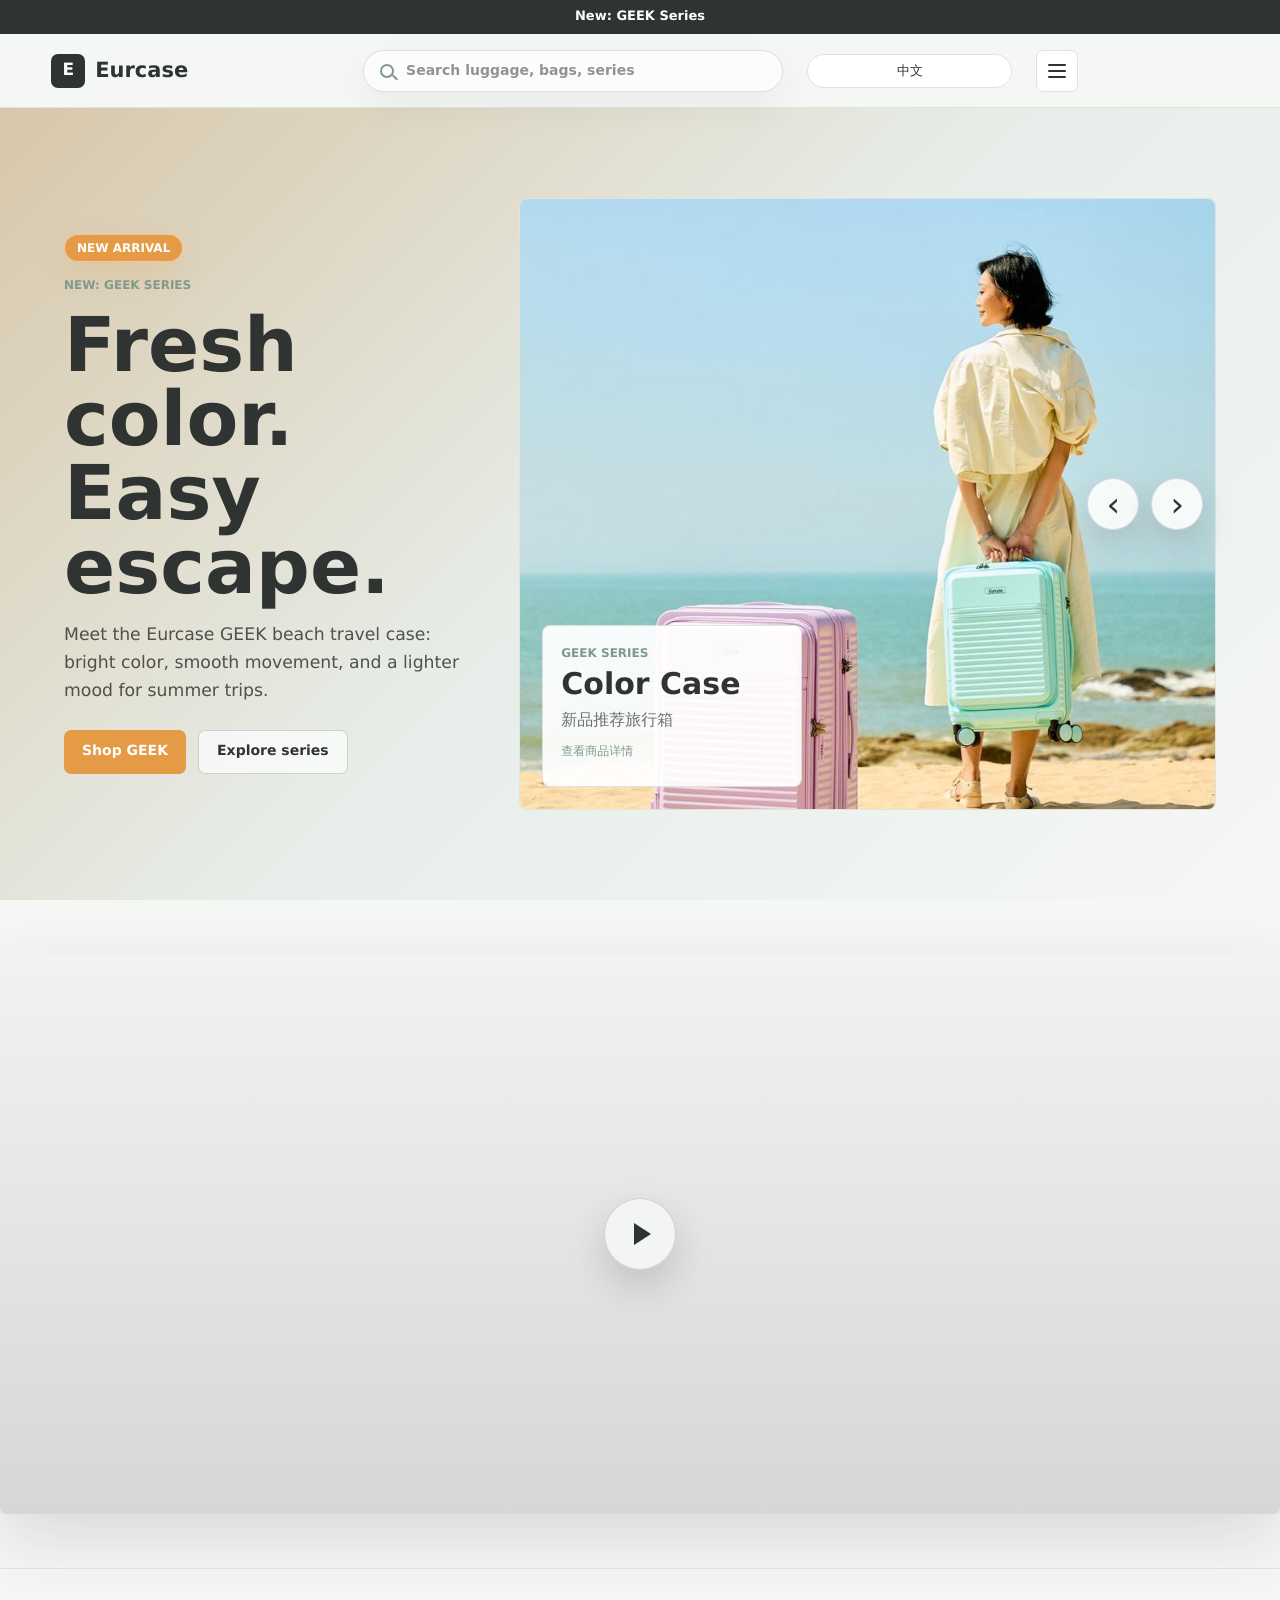
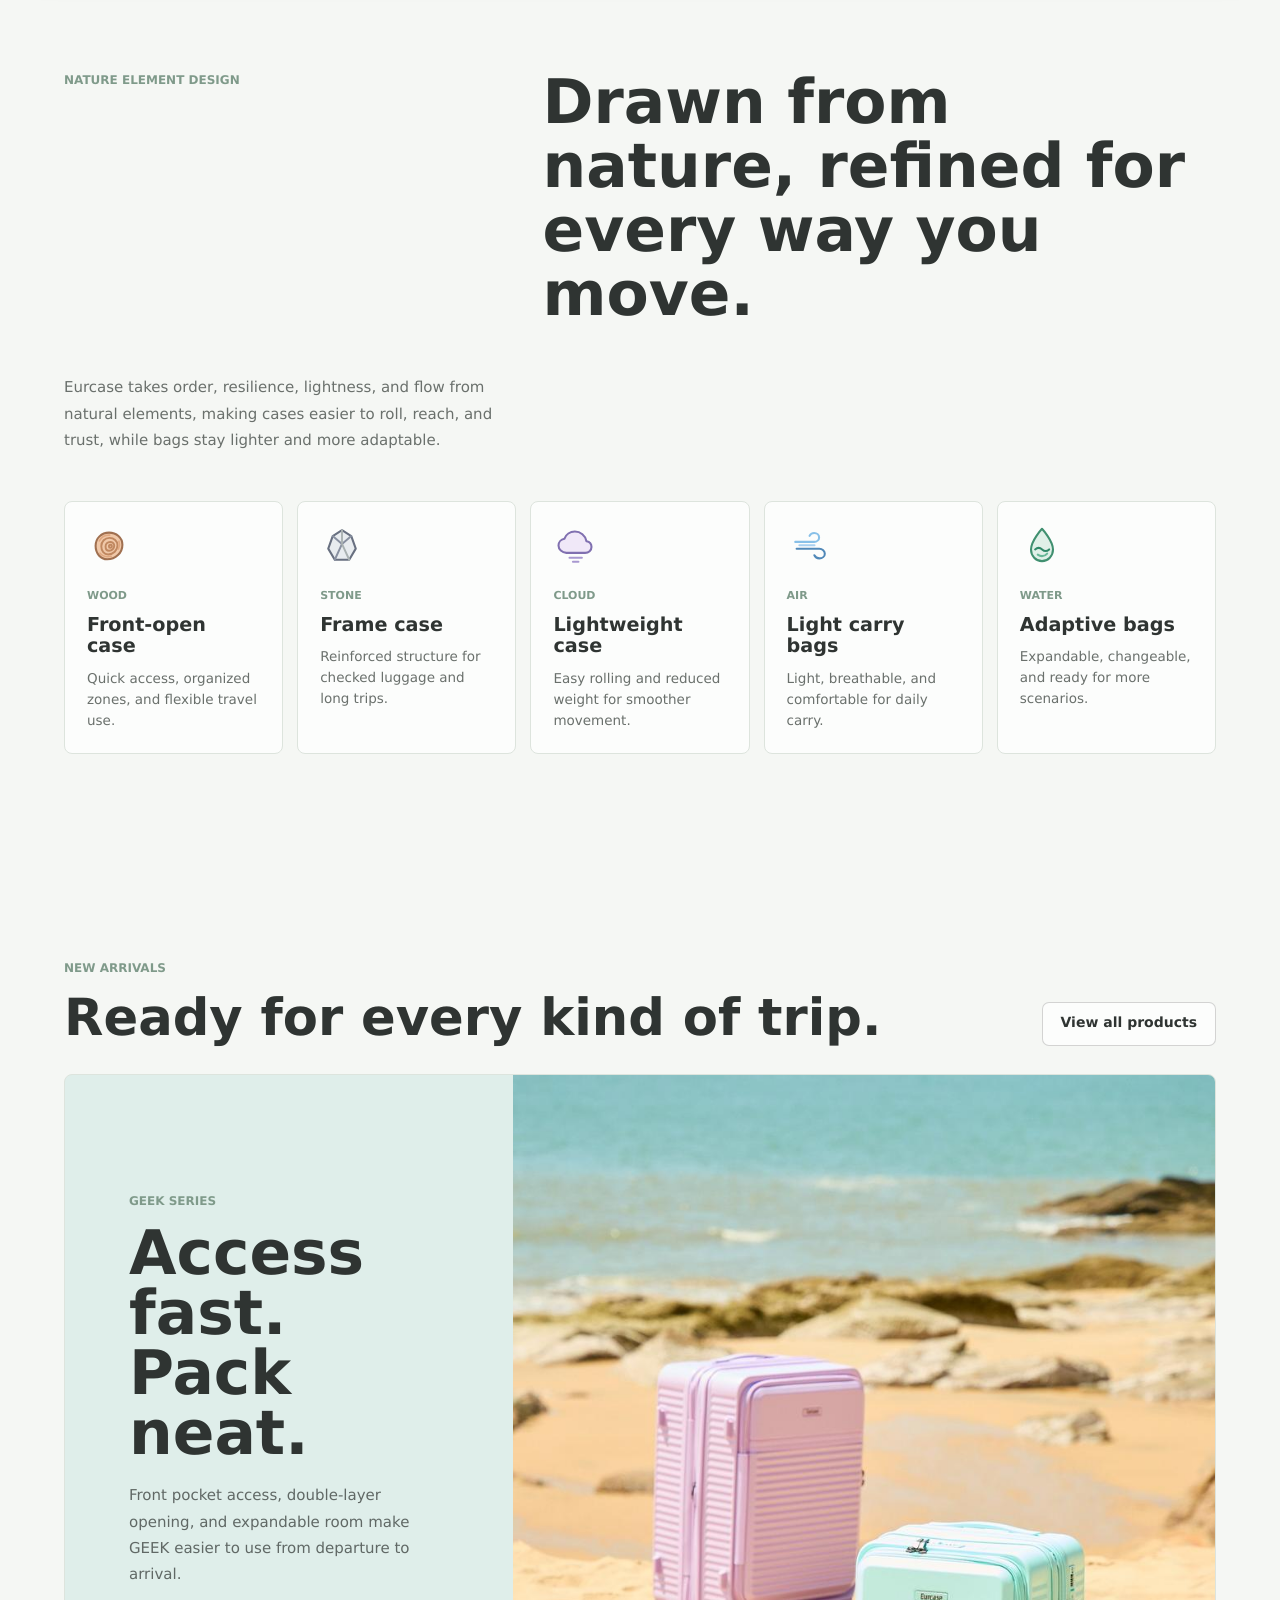
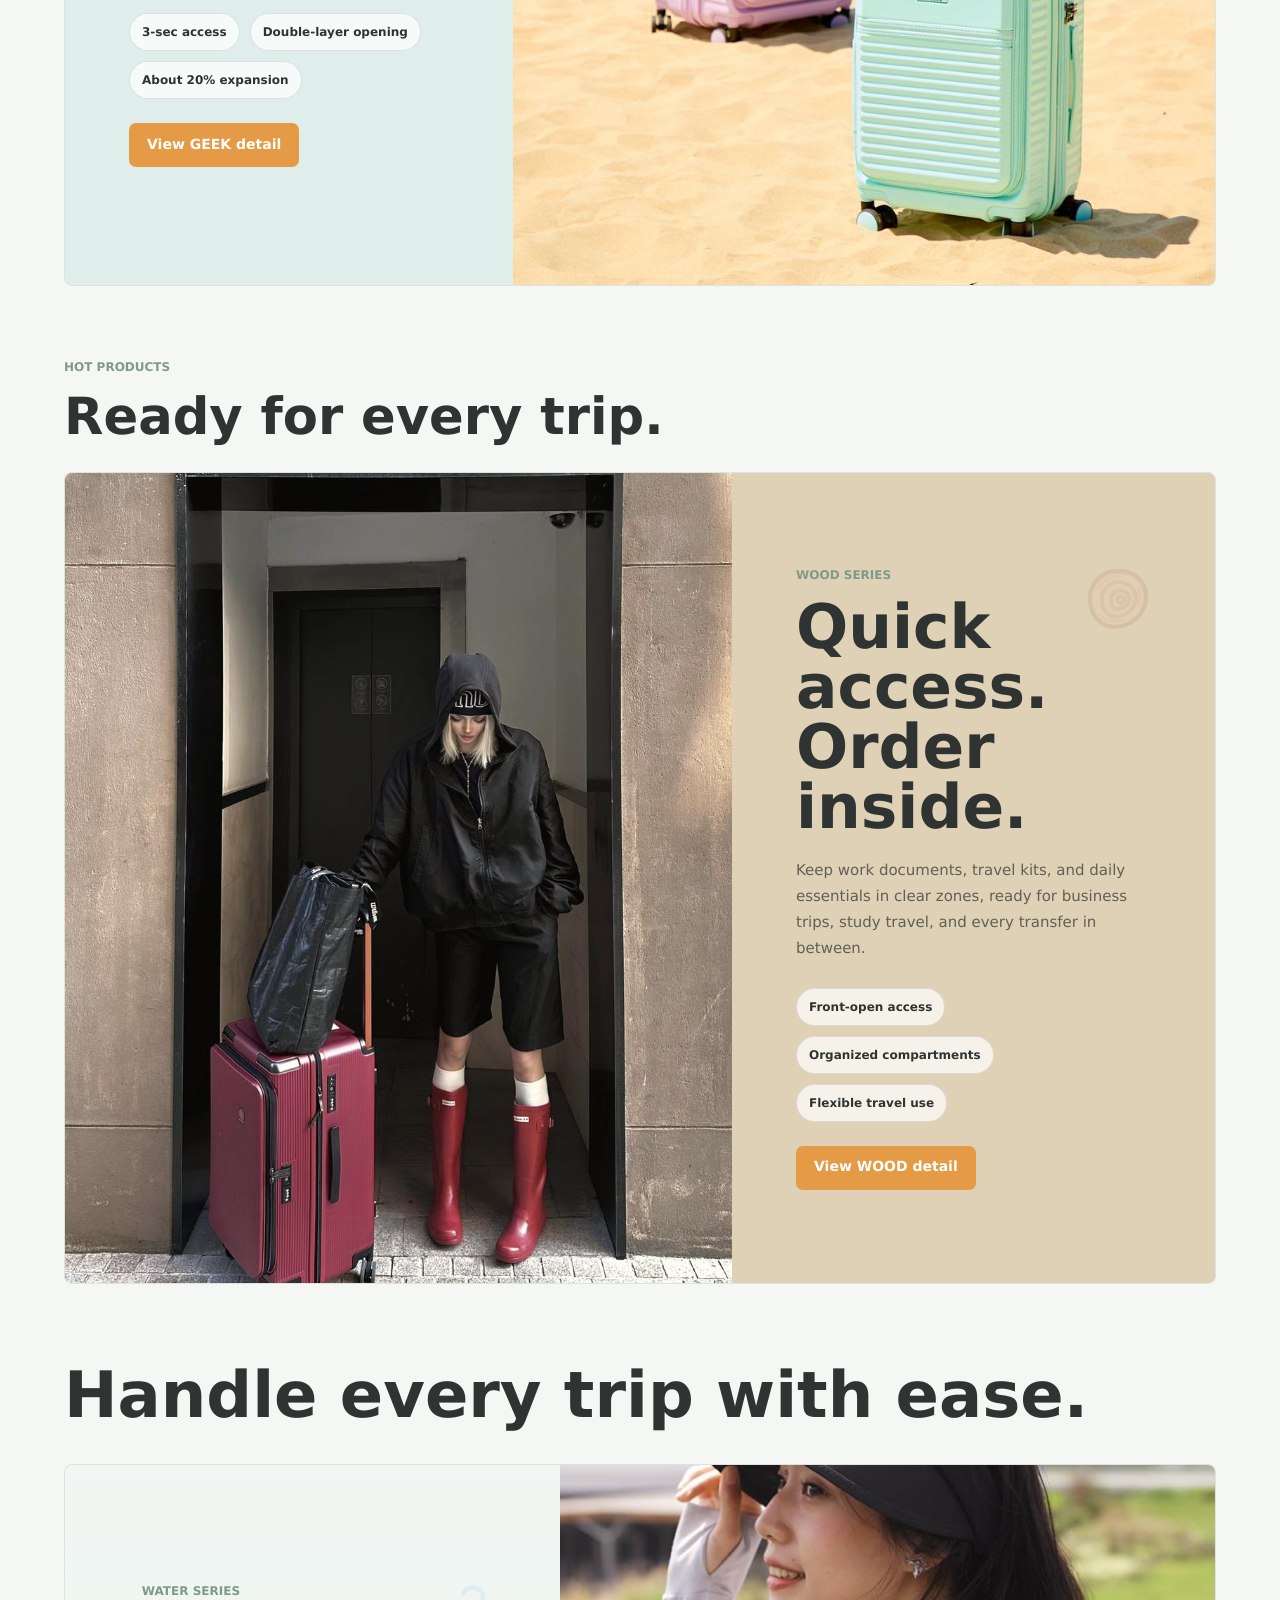
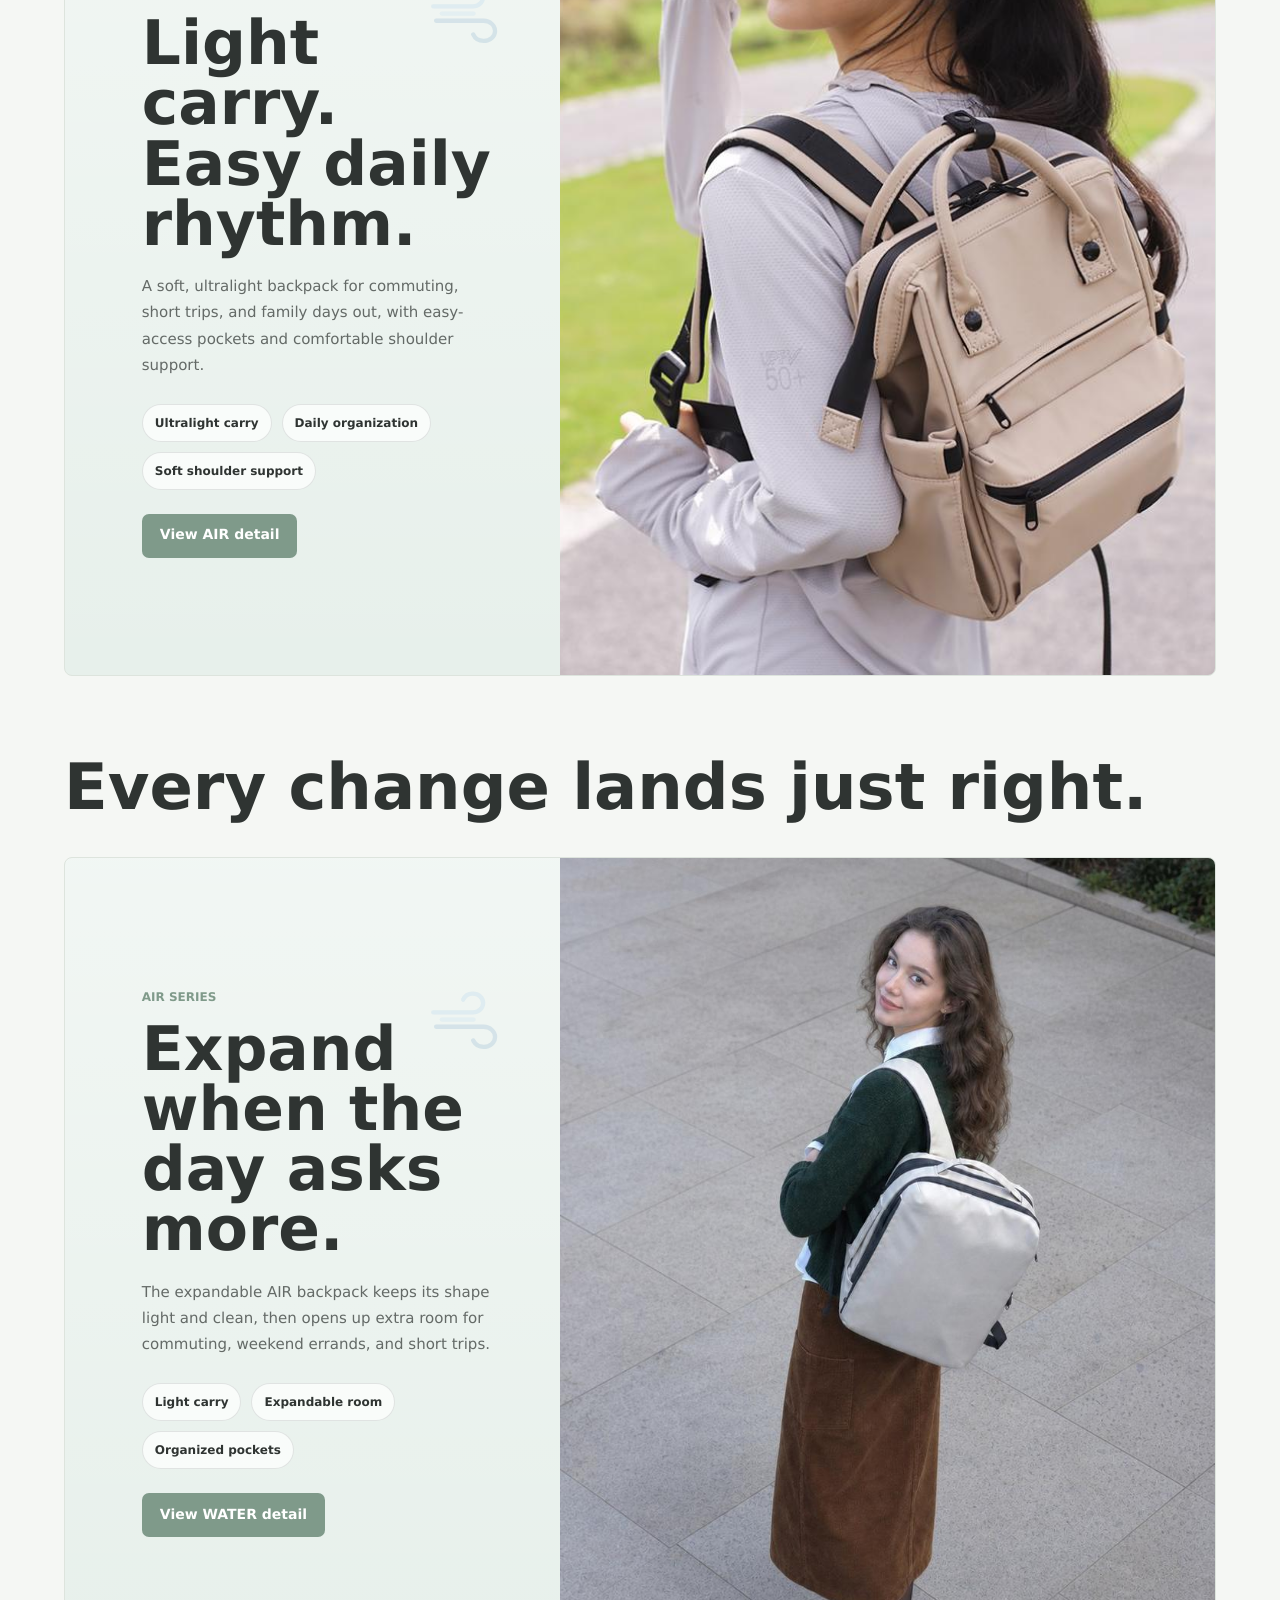
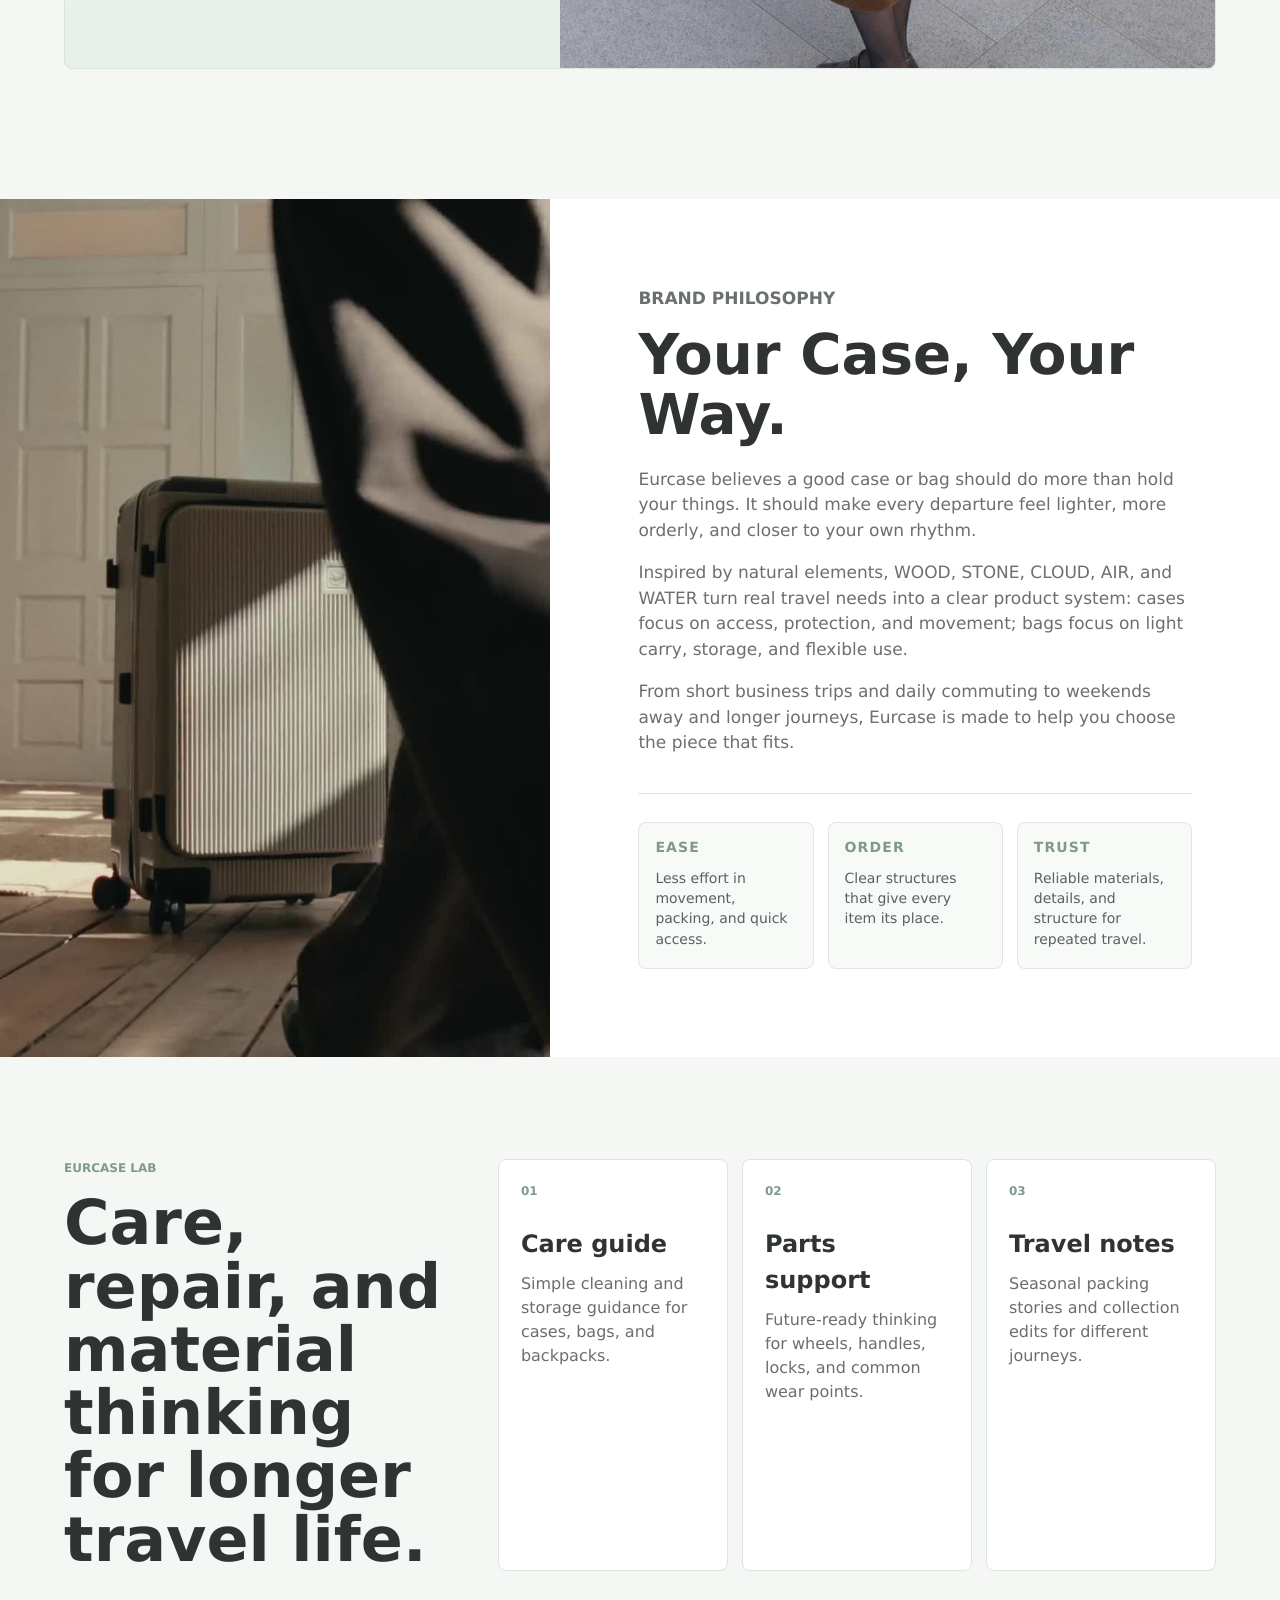
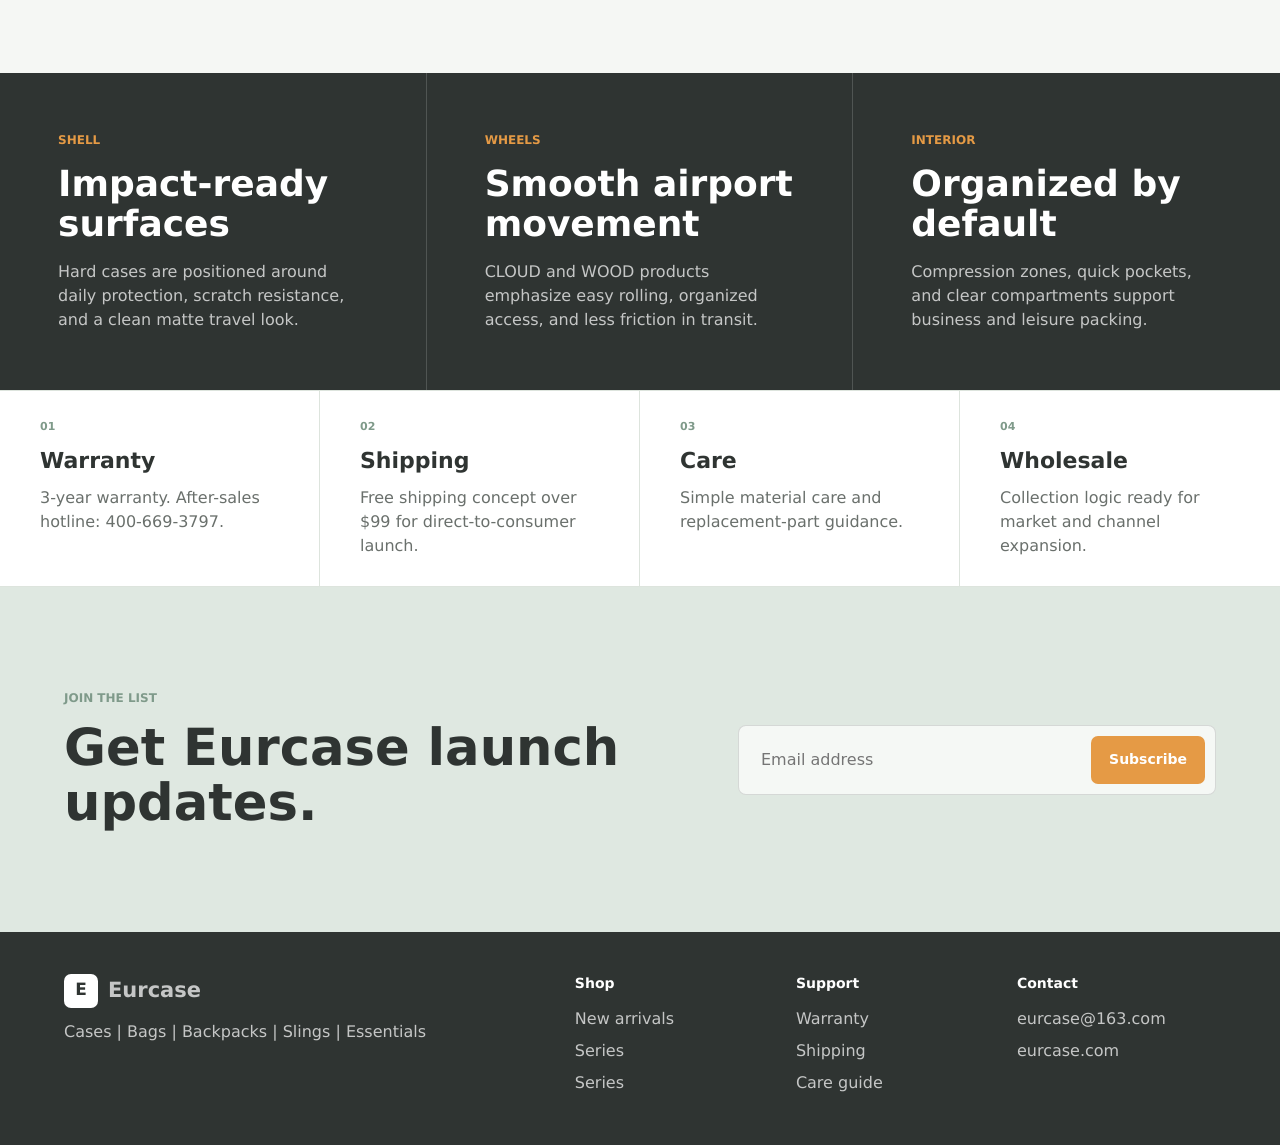
==== commit a1c052e9: "Add files via upload" ====
--- a/index.html
+++ b/index.html
@@ -8,7 +8,7 @@
     <link rel="canonical" href="https://eurcase.com/" />
     <link rel="alternate" hreflang="en" href="https://eurcase.com/" />
     <link rel="alternate" hreflang="zh-CN" href="https://eurcase.com/?lang=zh" />
-    <link rel="stylesheet" href="./src/styles.css?v=mobile-performance-20260724" />
+    <link rel="stylesheet" href="./src/styles.css?v=wood-icon-20260731" />
   </head>
   <body>
     <div class="promo-bar">
@@ -144,7 +144,7 @@
         </div>
         <div class="nature-series-grid">
           <a class="nature-series-card" href="./wood.html?lang=en&v=detail-display-fix-20260722">
-            <img loading="lazy" decoding="async" class="series-icon" src="./assets/nature-icons-apple-system/wood-color.svg?v=icon-colors-20260706" alt="" />
+            <img loading="lazy" decoding="async" class="series-icon" src="./assets/nature-icons-apple-system/wood-color.svg?v=wood-icon-20260731" alt="" />
             <span>WOOD</span>
             <h3>Front-open case</h3>
             <p>Quick access, organized zones, and flexible travel use.</p>
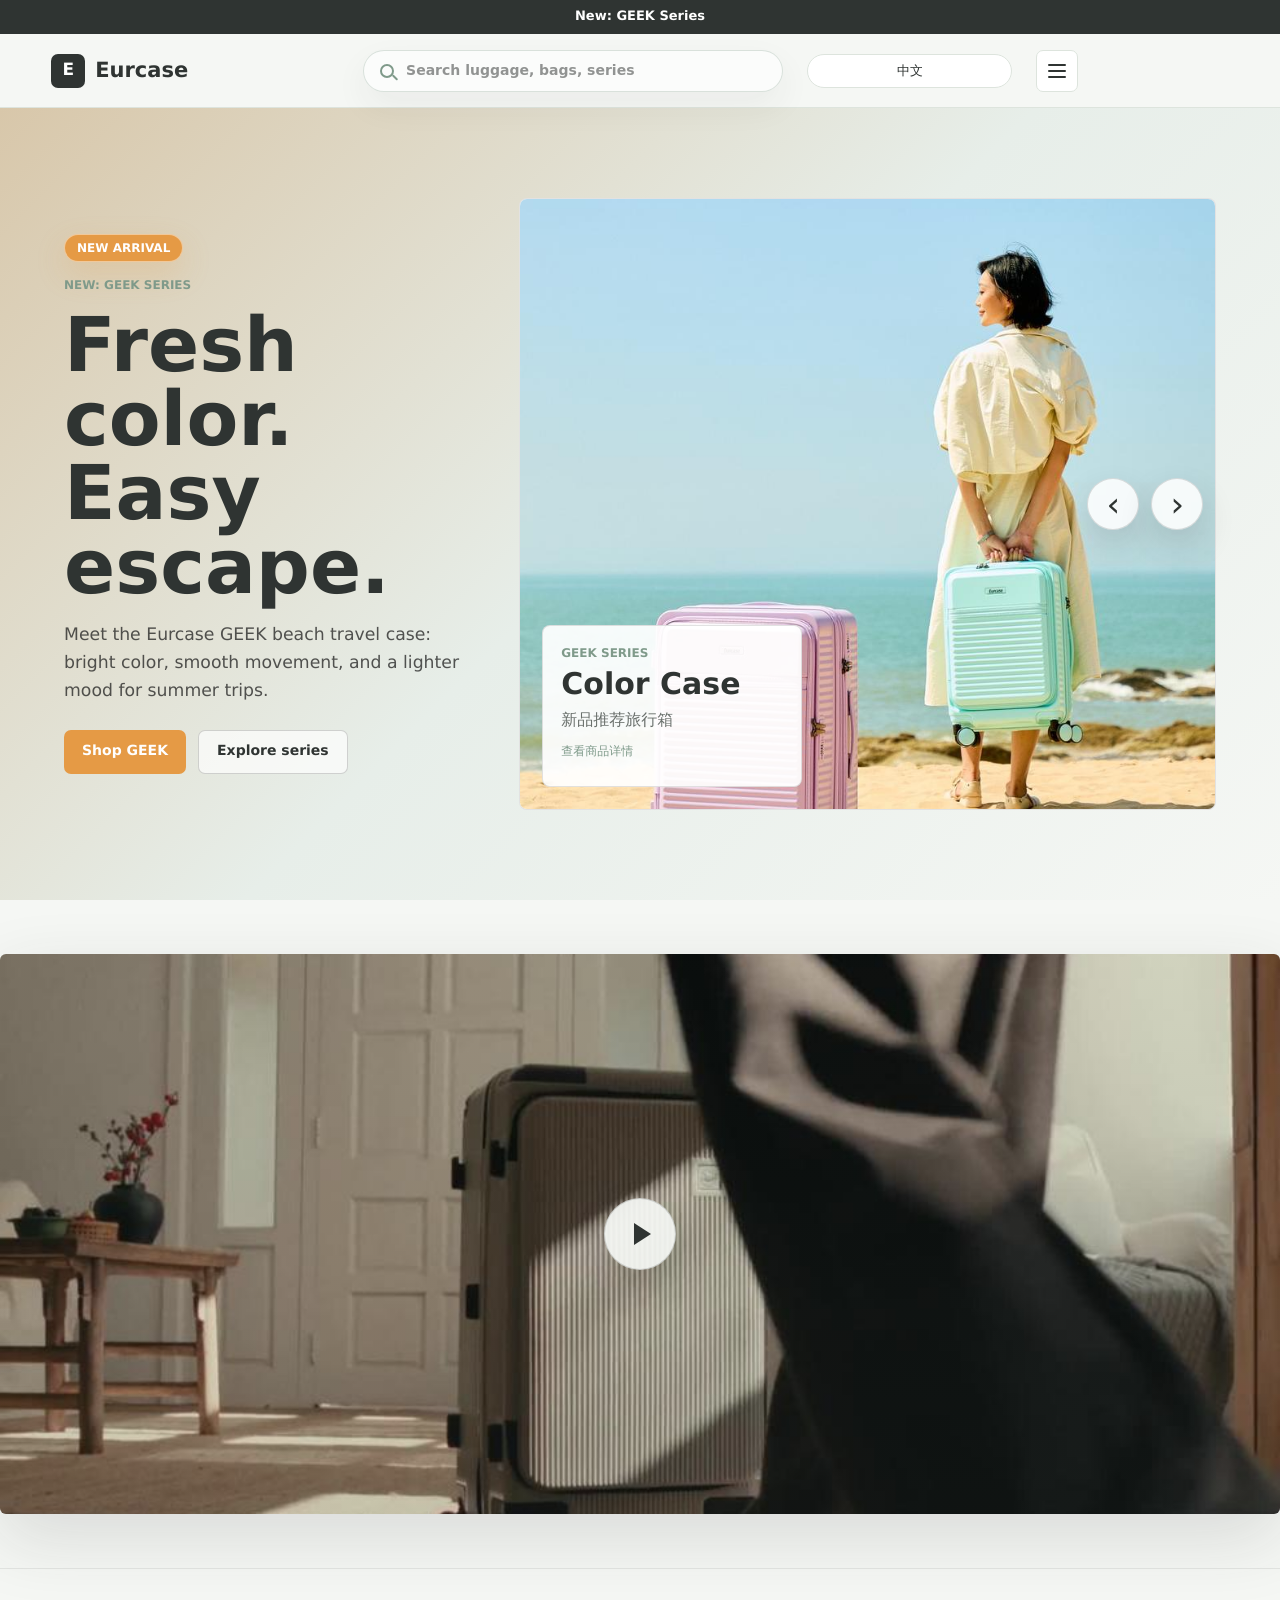
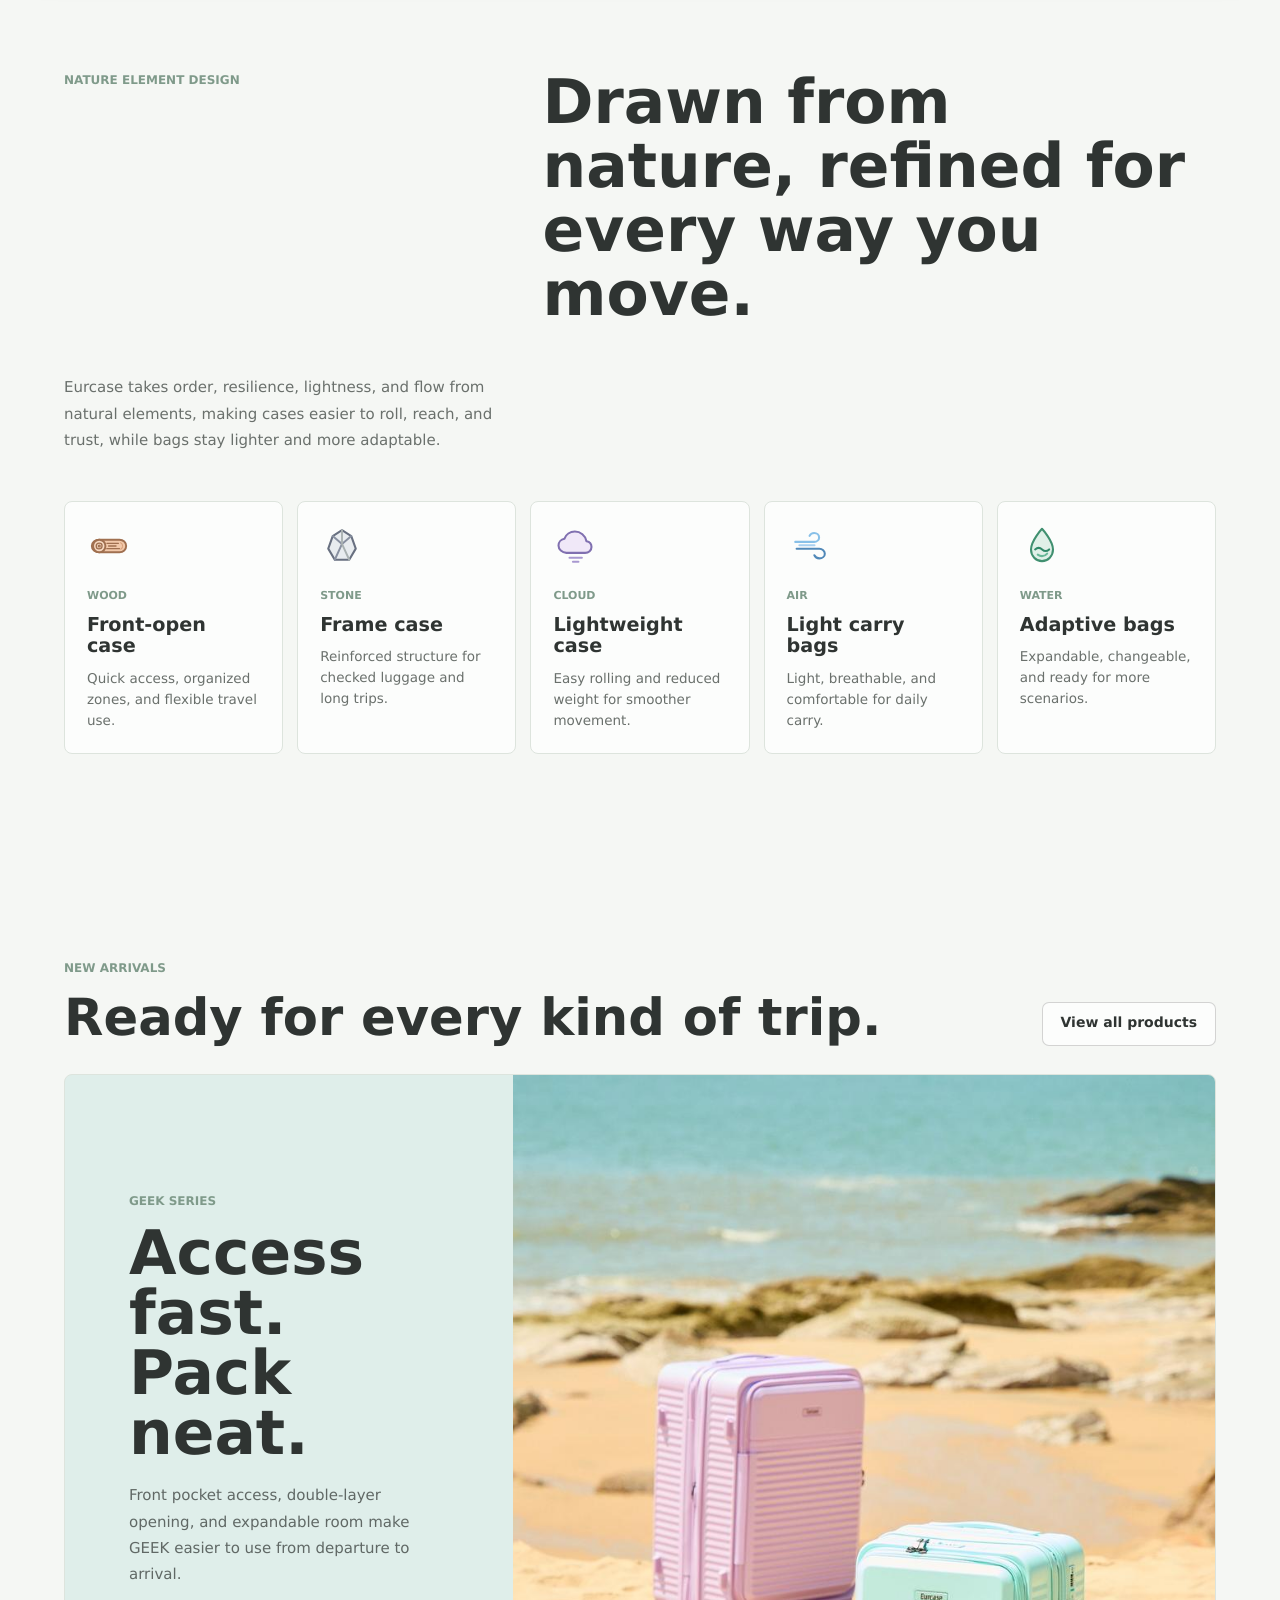
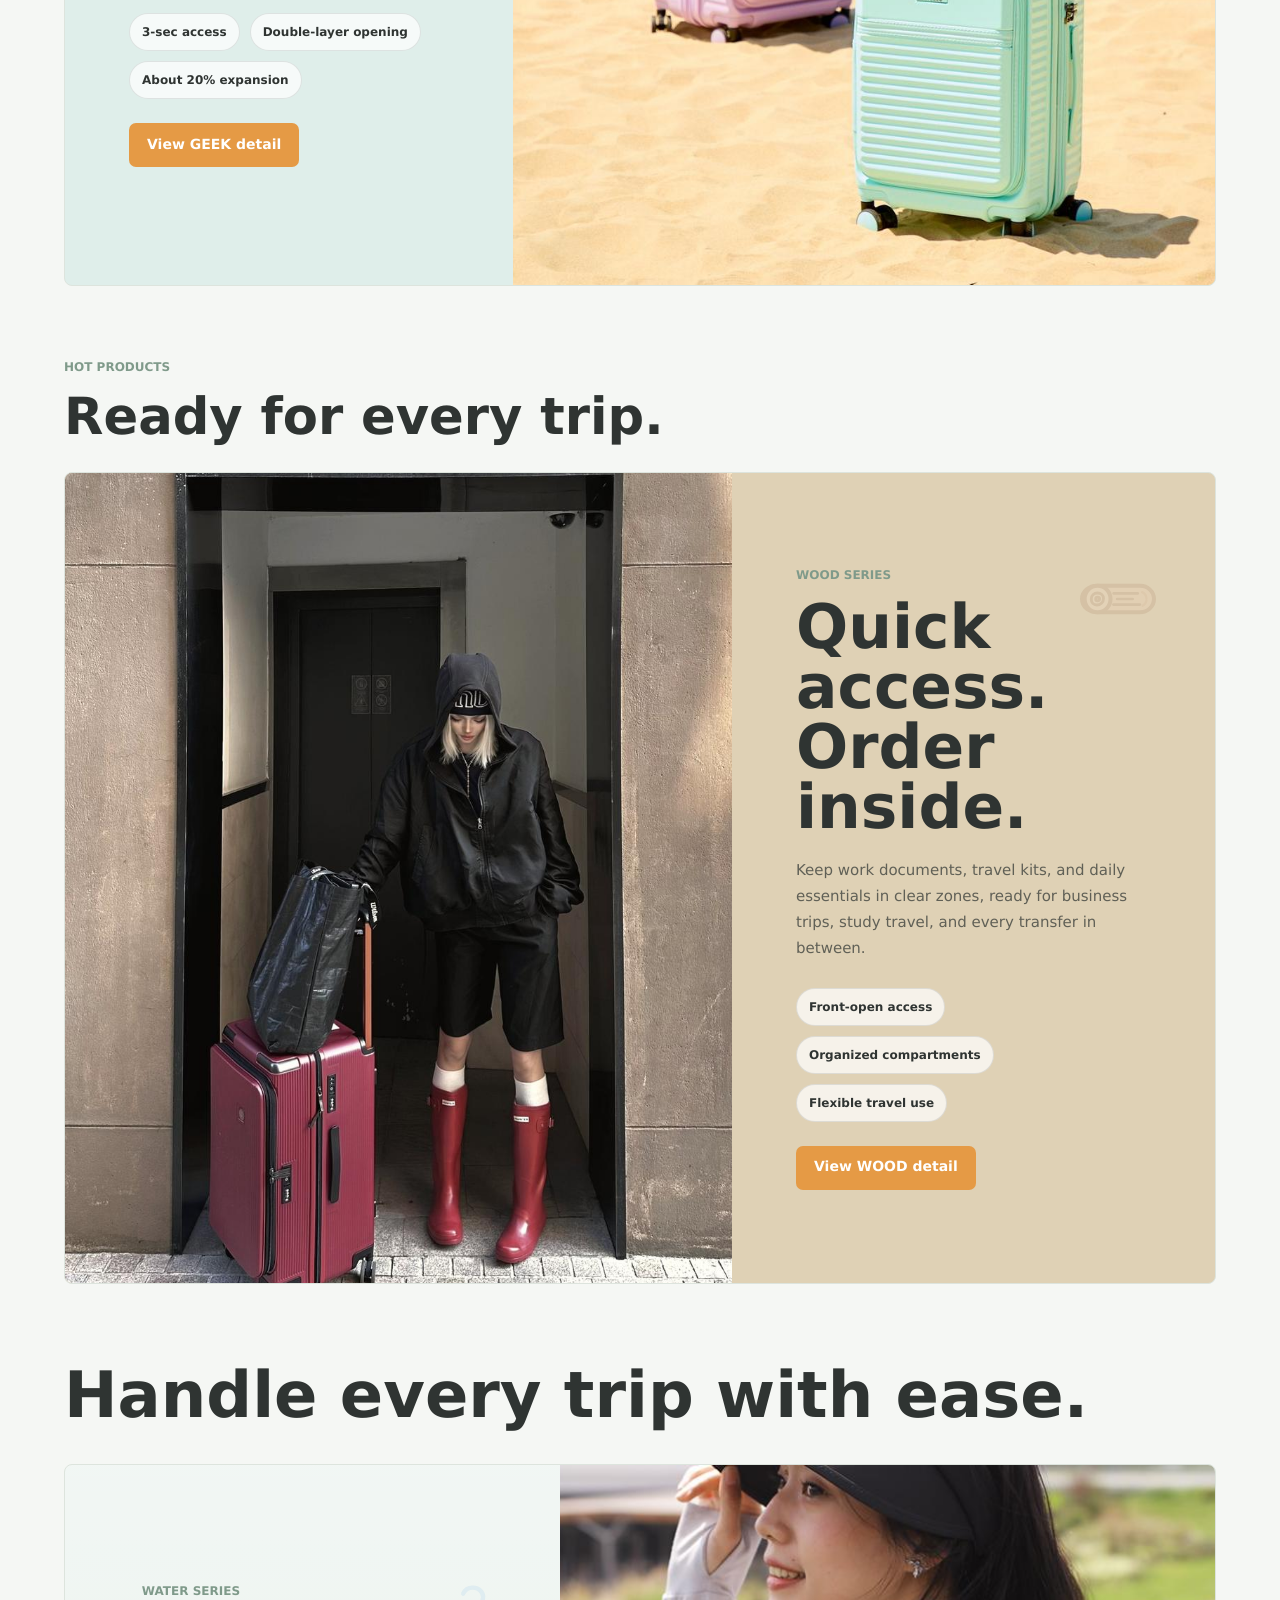
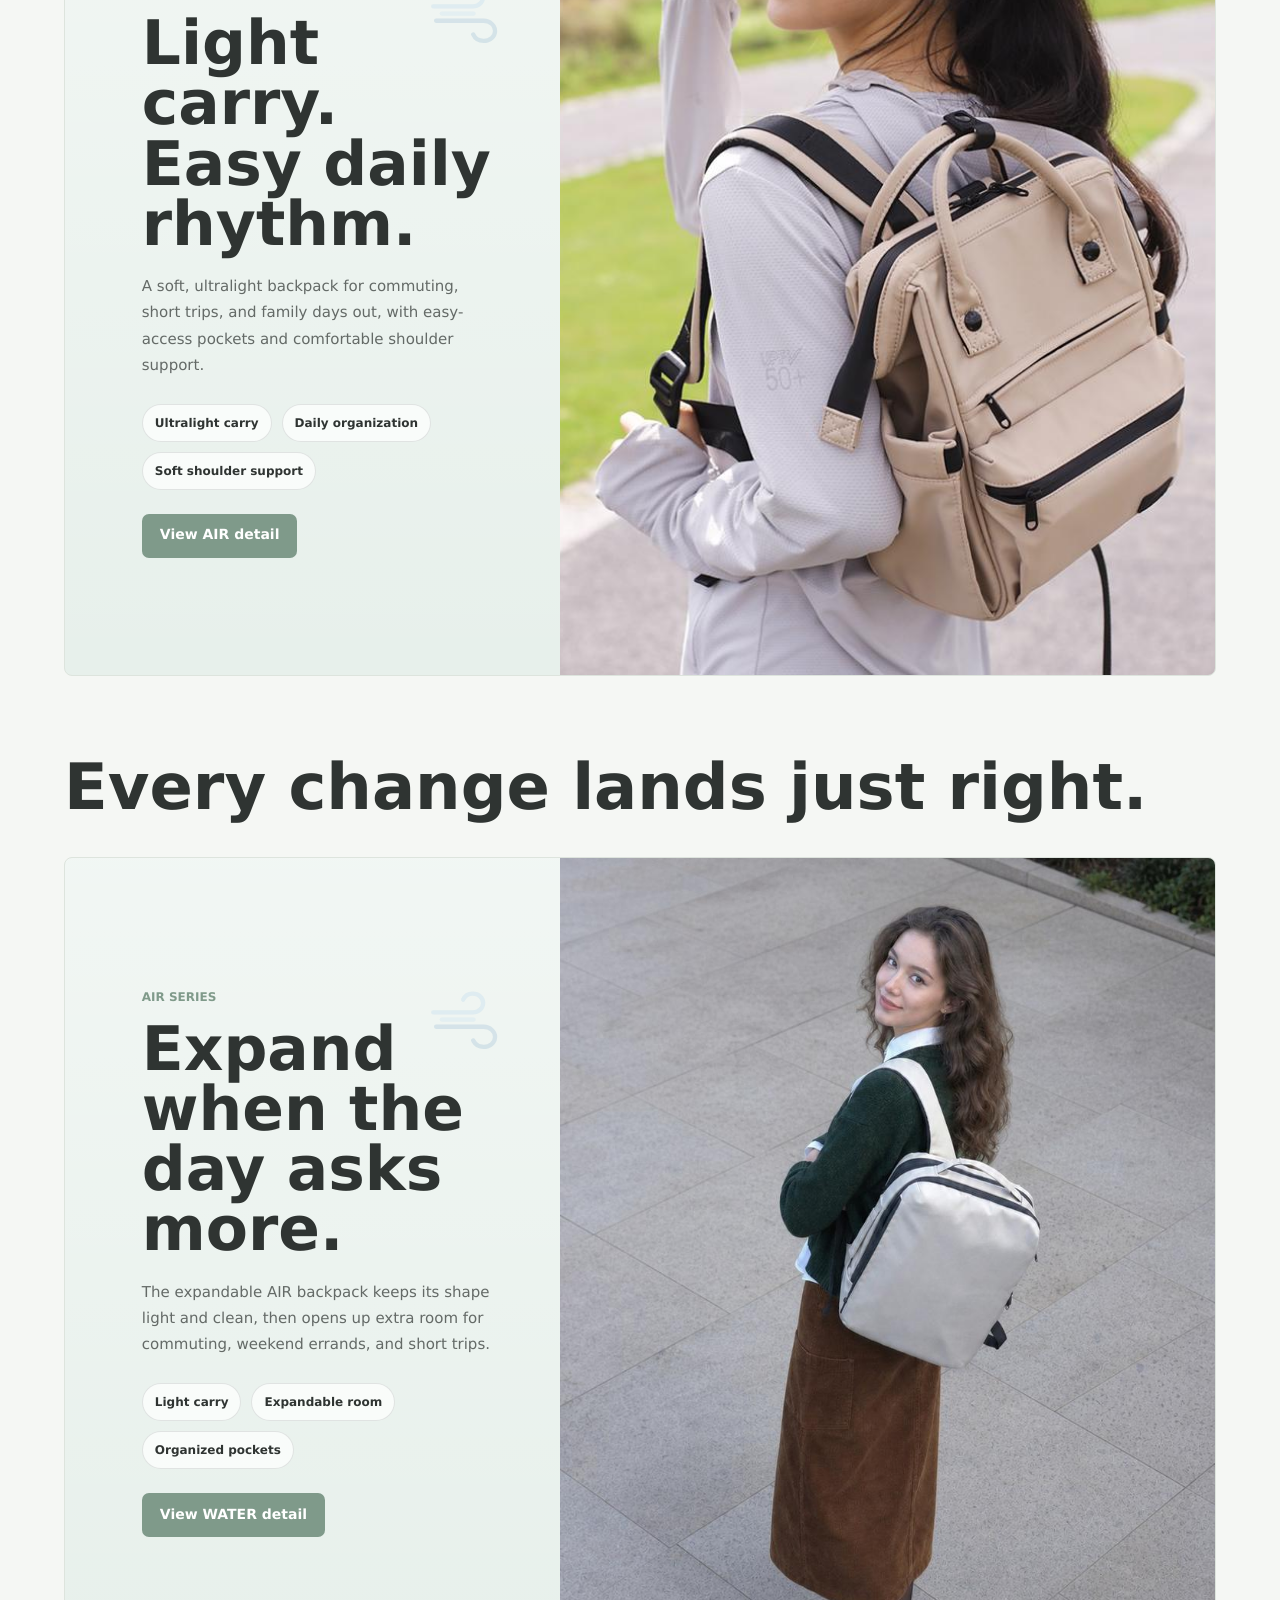
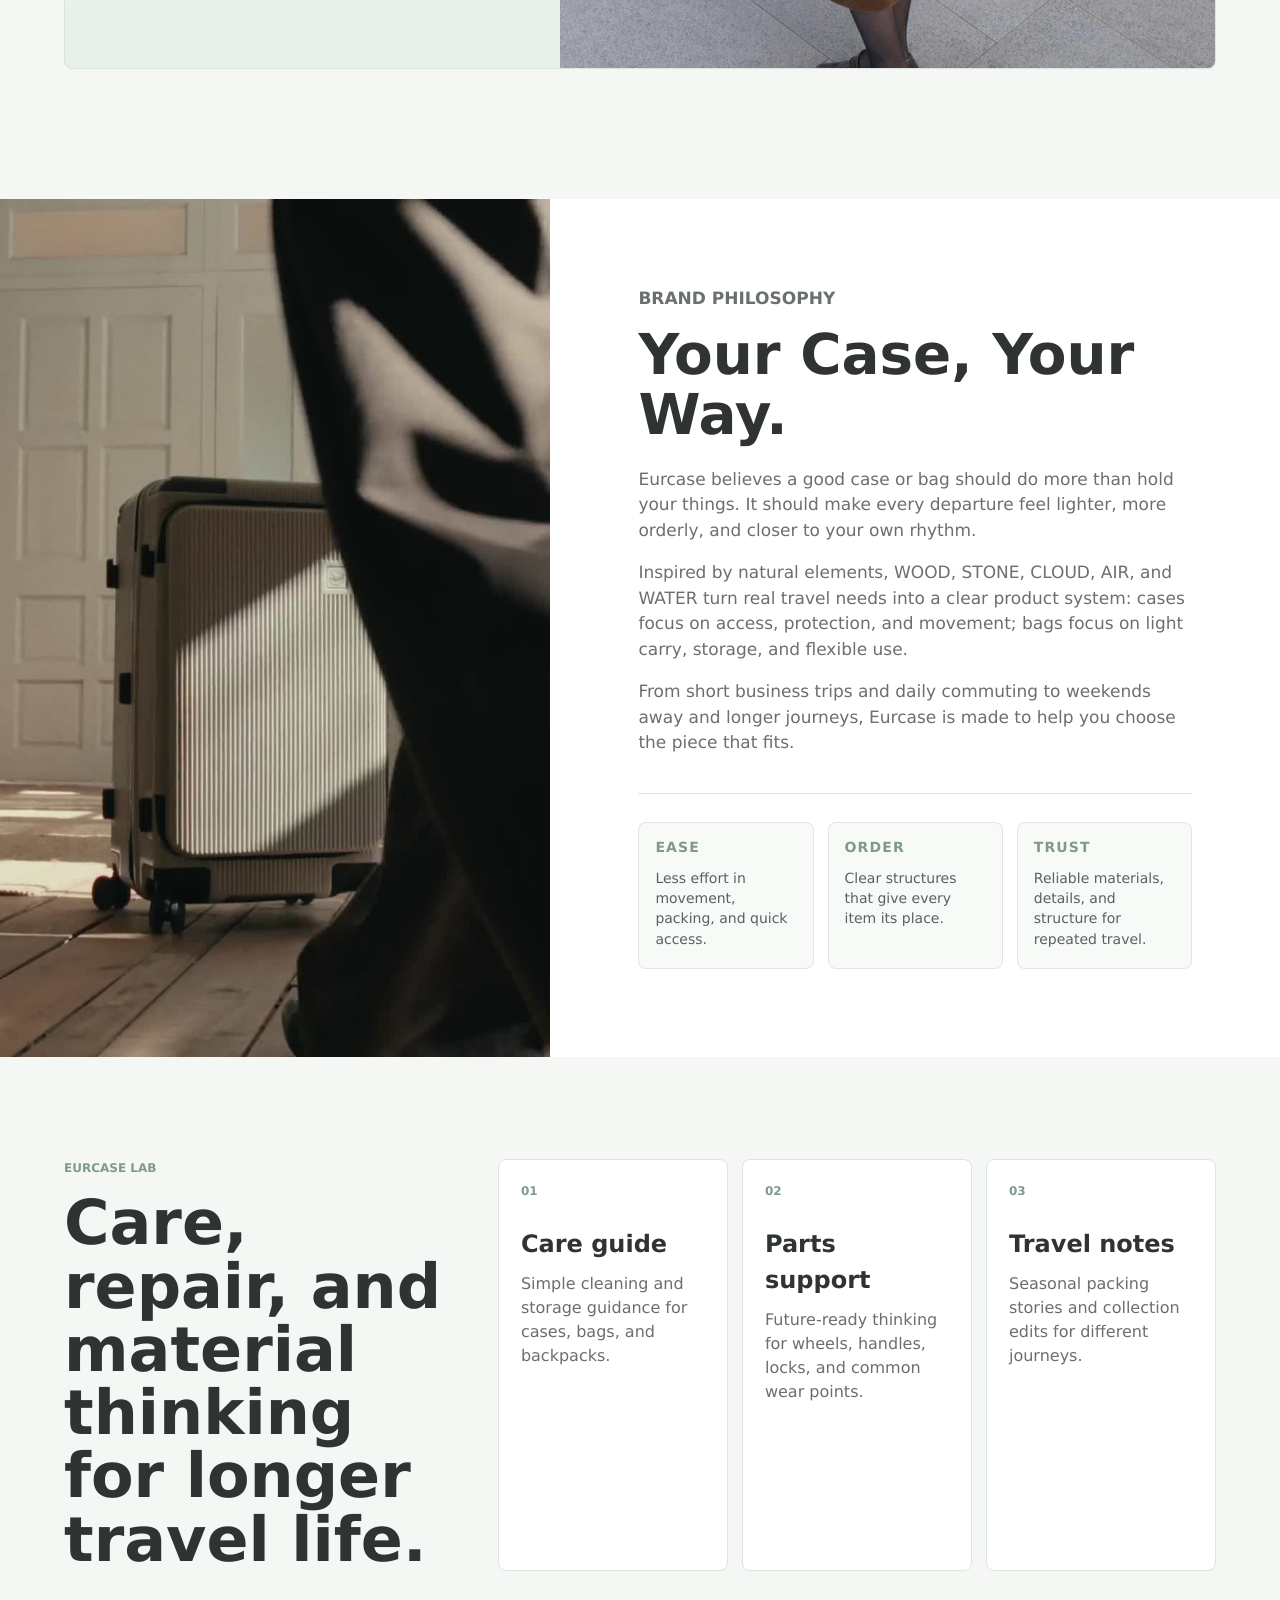
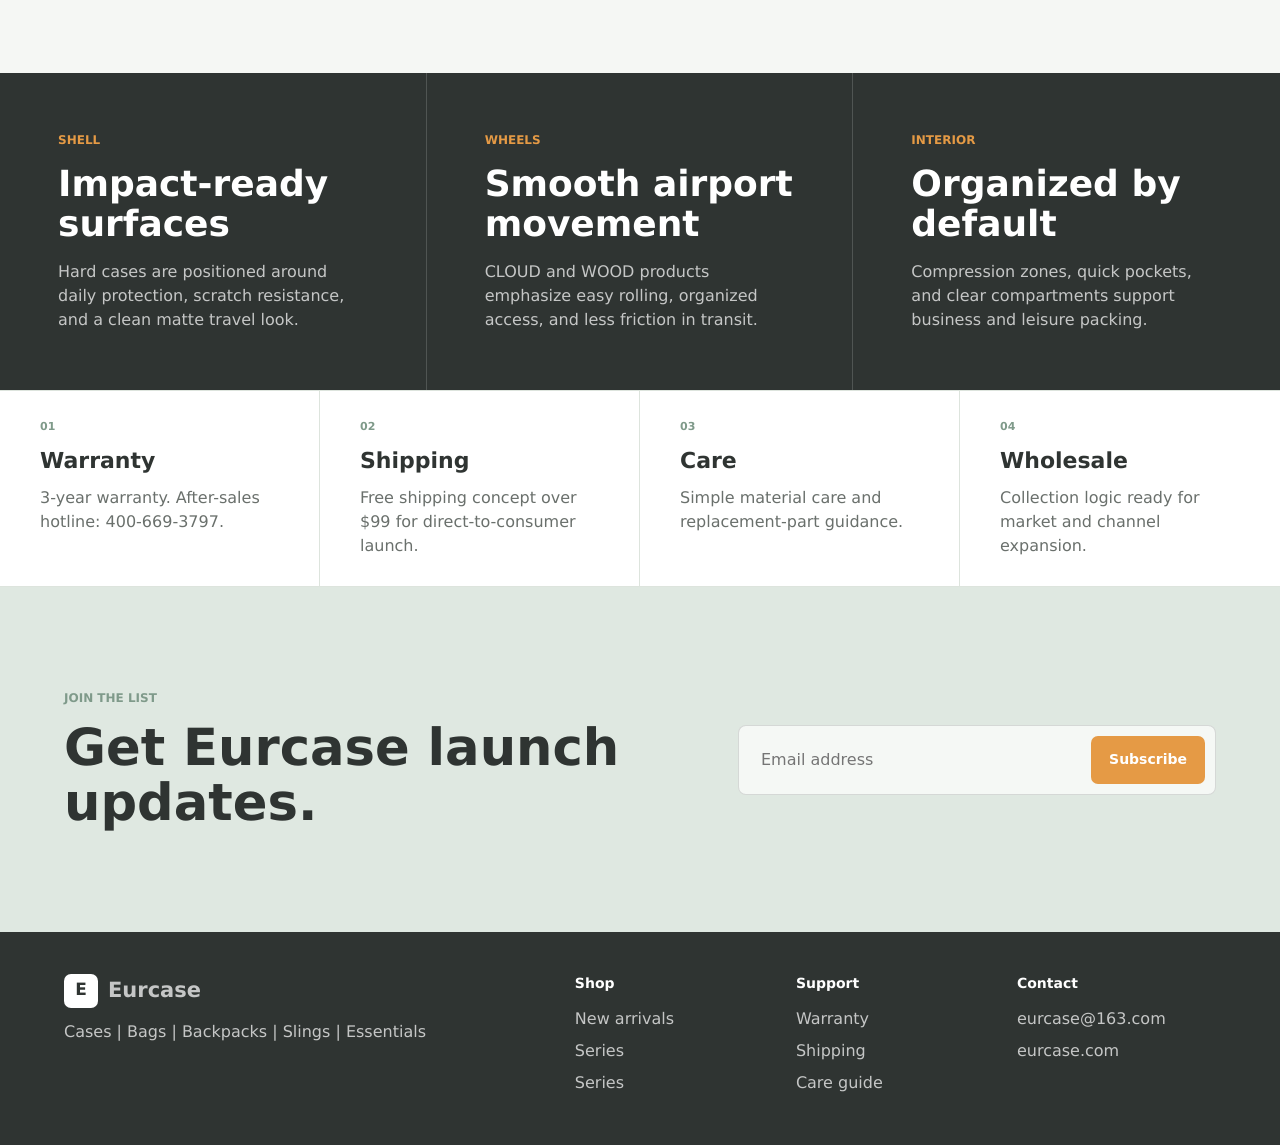
==== commit fdd39233: "Add files via upload" ====
--- a/index.html
+++ b/index.html
@@ -693,23 +693,16 @@
         }
 
         syncLanguageLinks(lang);
-        window.localStorage.setItem("eurcase-language", lang);
-      };
-
+      };
+
       const languageParams = new URLSearchParams(window.location.search);
       const previewLanguage = languageParams.get("lang");
-      const defaultLanguageReadyKey = "eurcase-default-language-20260729";
-      if (!window.localStorage.getItem(defaultLanguageReadyKey)) {
-        window.localStorage.removeItem("eurcase-language");
-        window.localStorage.setItem(defaultLanguageReadyKey, "true");
-      }
-      const savedLanguage = window.localStorage.getItem("eurcase-language");
-      const initialLanguage = previewLanguage === "zh" || previewLanguage === "en" ? previewLanguage : savedLanguage || "en";
+      const initialLanguage = previewLanguage === "zh" ? "zh" : "en";
       applyLanguage(initialLanguage);
 
       document.querySelectorAll("[data-lang-toggle]").forEach((button) => {
         button.addEventListener("click", () => {
-          const current = window.localStorage.getItem("eurcase-language") || "en";
+          const current = document.documentElement.lang.startsWith("zh") ? "zh" : "en";
           const nextLanguage = current === "zh" ? "en" : "zh";
           const nextUrl = new URL(window.location.href);
           nextUrl.searchParams.set("lang", nextLanguage);
--- a/src/styles.css
+++ b/src/styles.css
@@ -324,7 +324,7 @@
 }
 
 .hero-copy-panel-wood::after {
-  background-image: url("../assets/nature-icons-apple-system/wood-color.svg");
+  background-image: url("../assets/nature-icons-apple-system/wood-color.svg?v=wood-icon-20260731");
 }
 
 .hero-copy-panel-stone::after {
@@ -1176,7 +1176,7 @@
 }
 
 .hot-product-wood .hot-product-copy::after {
-  background-image: url("../assets/nature-icons-apple-system/wood-color.svg");
+  background-image: url("../assets/nature-icons-apple-system/wood-color.svg?v=wood-icon-20260731");
 }
 
 .hot-product-backpack {
@@ -2085,7 +2085,7 @@
 }
 
 .wood-detail-page .geek-product-copy::after {
-  background-image: url("../assets/nature-icons-apple-system/wood-color.svg");
+  background-image: url("../assets/nature-icons-apple-system/wood-color.svg?v=wood-icon-20260731");
 }
 
 .air-detail-page .geek-product-copy::after {
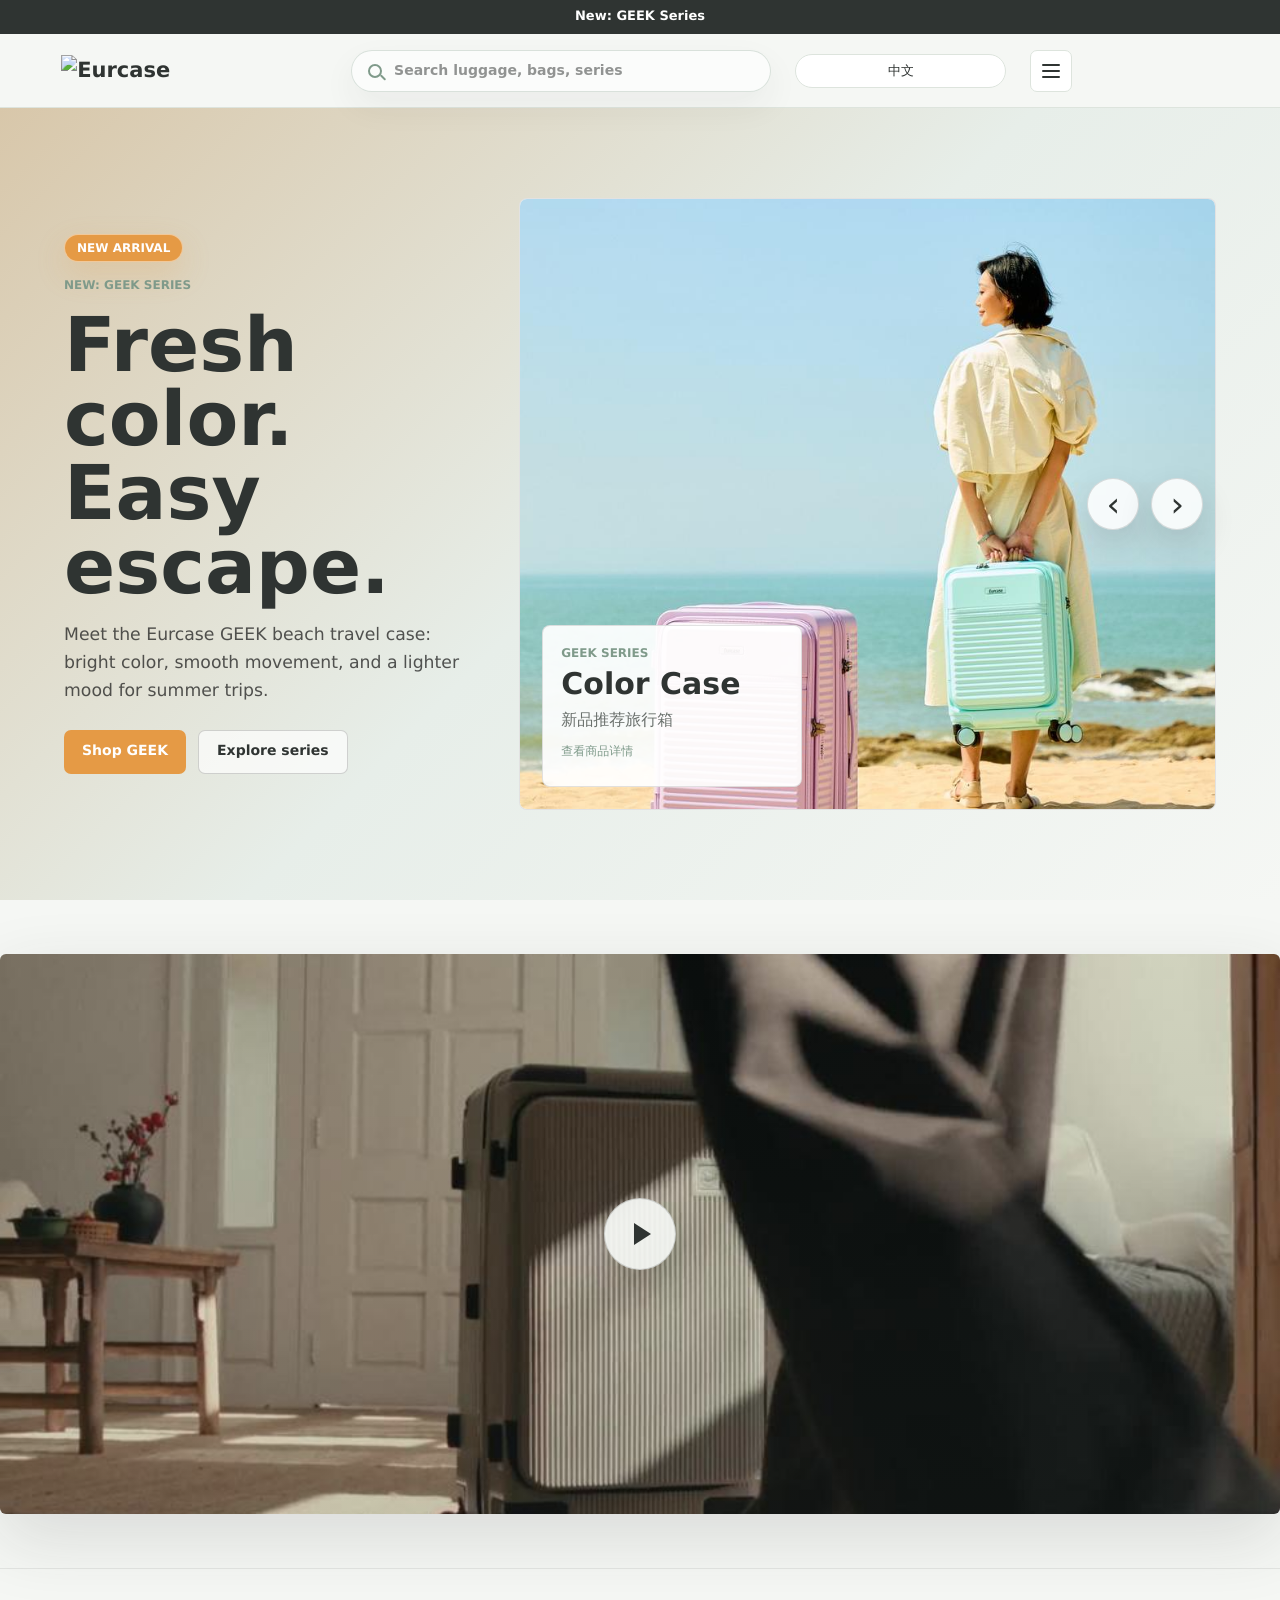
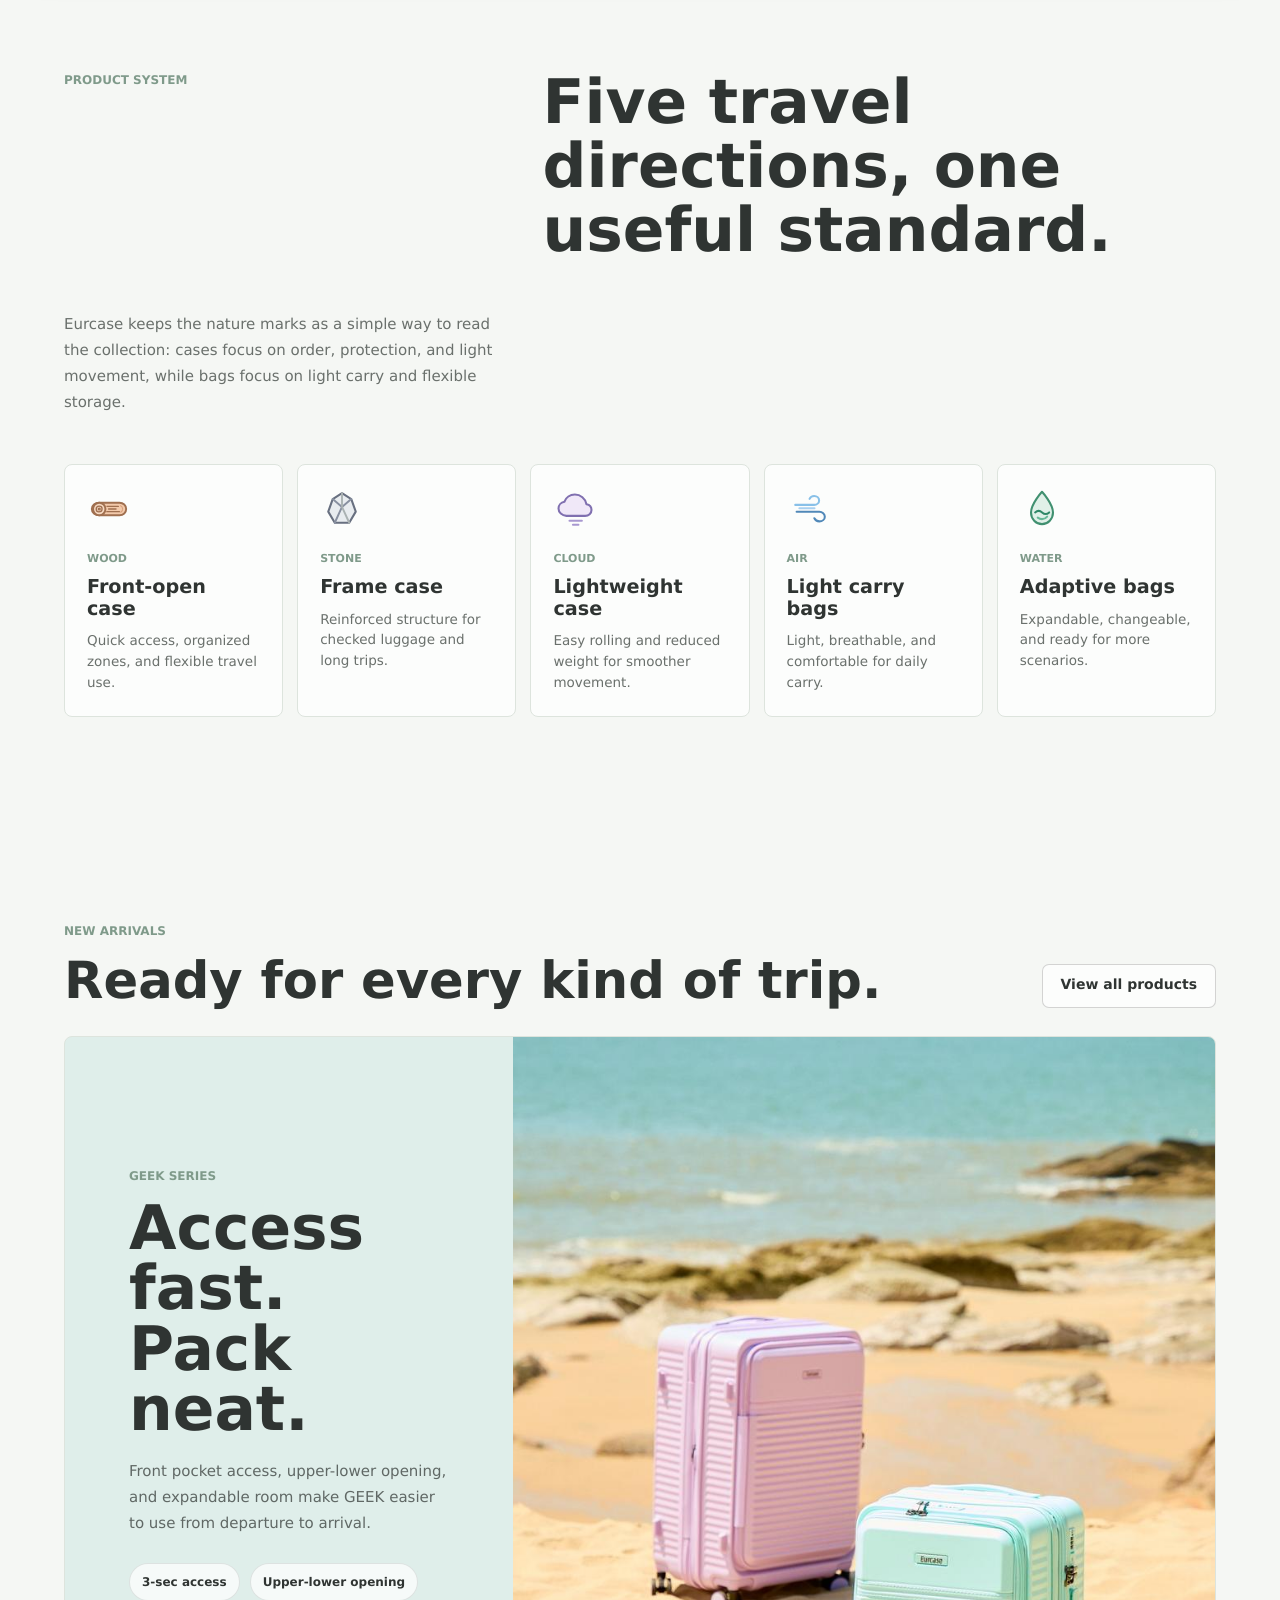
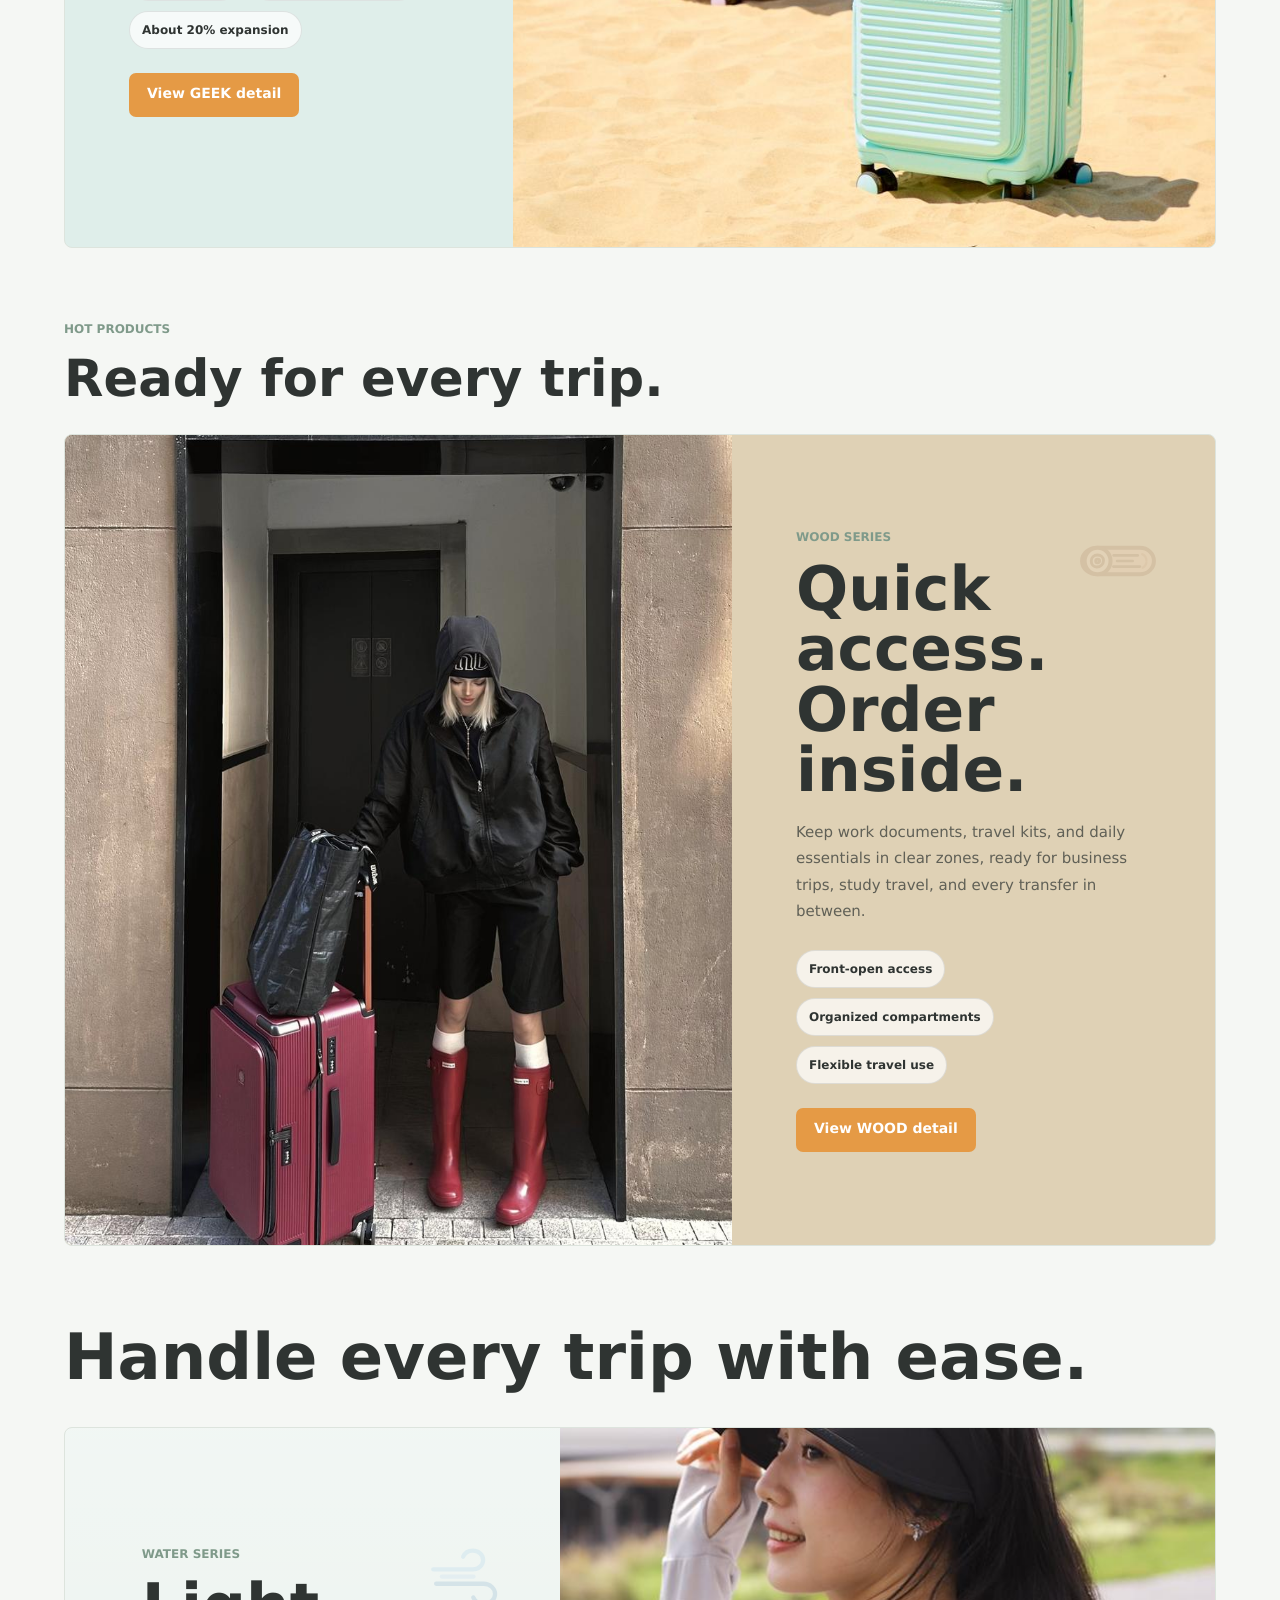
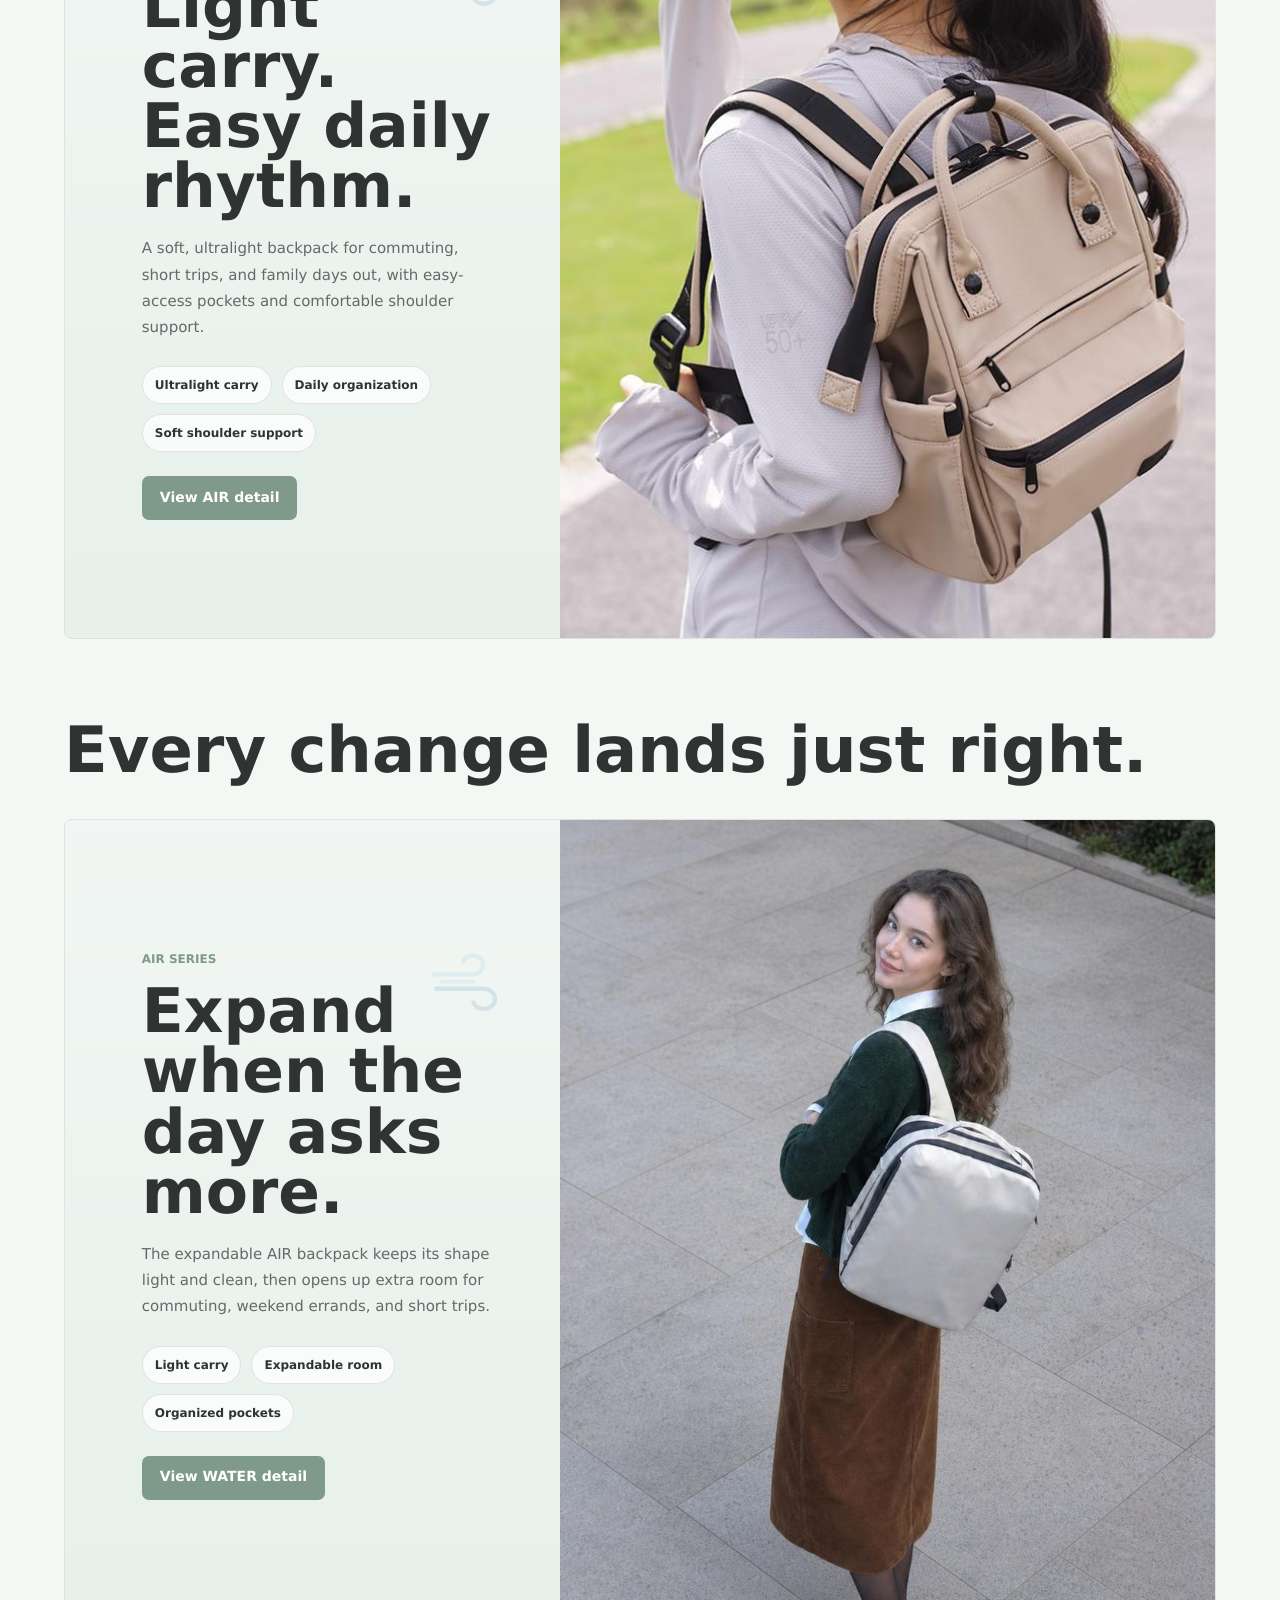
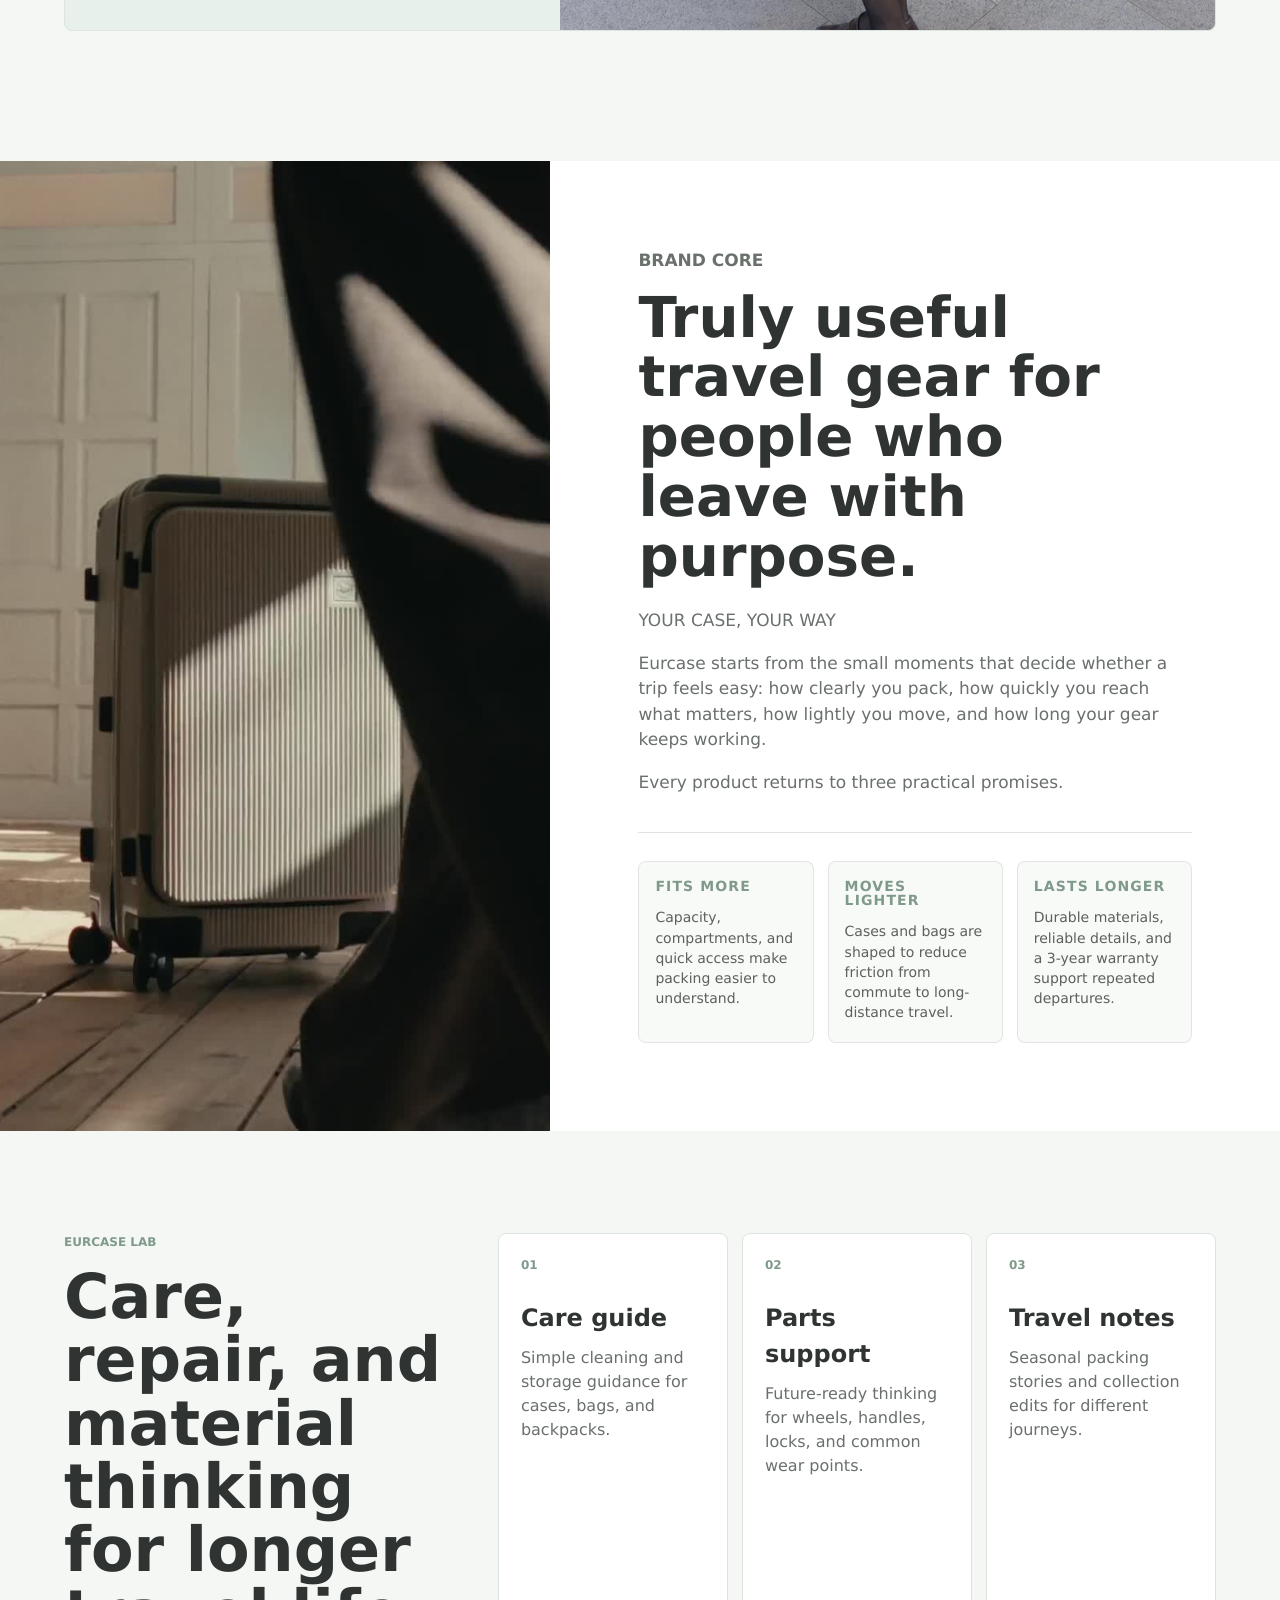
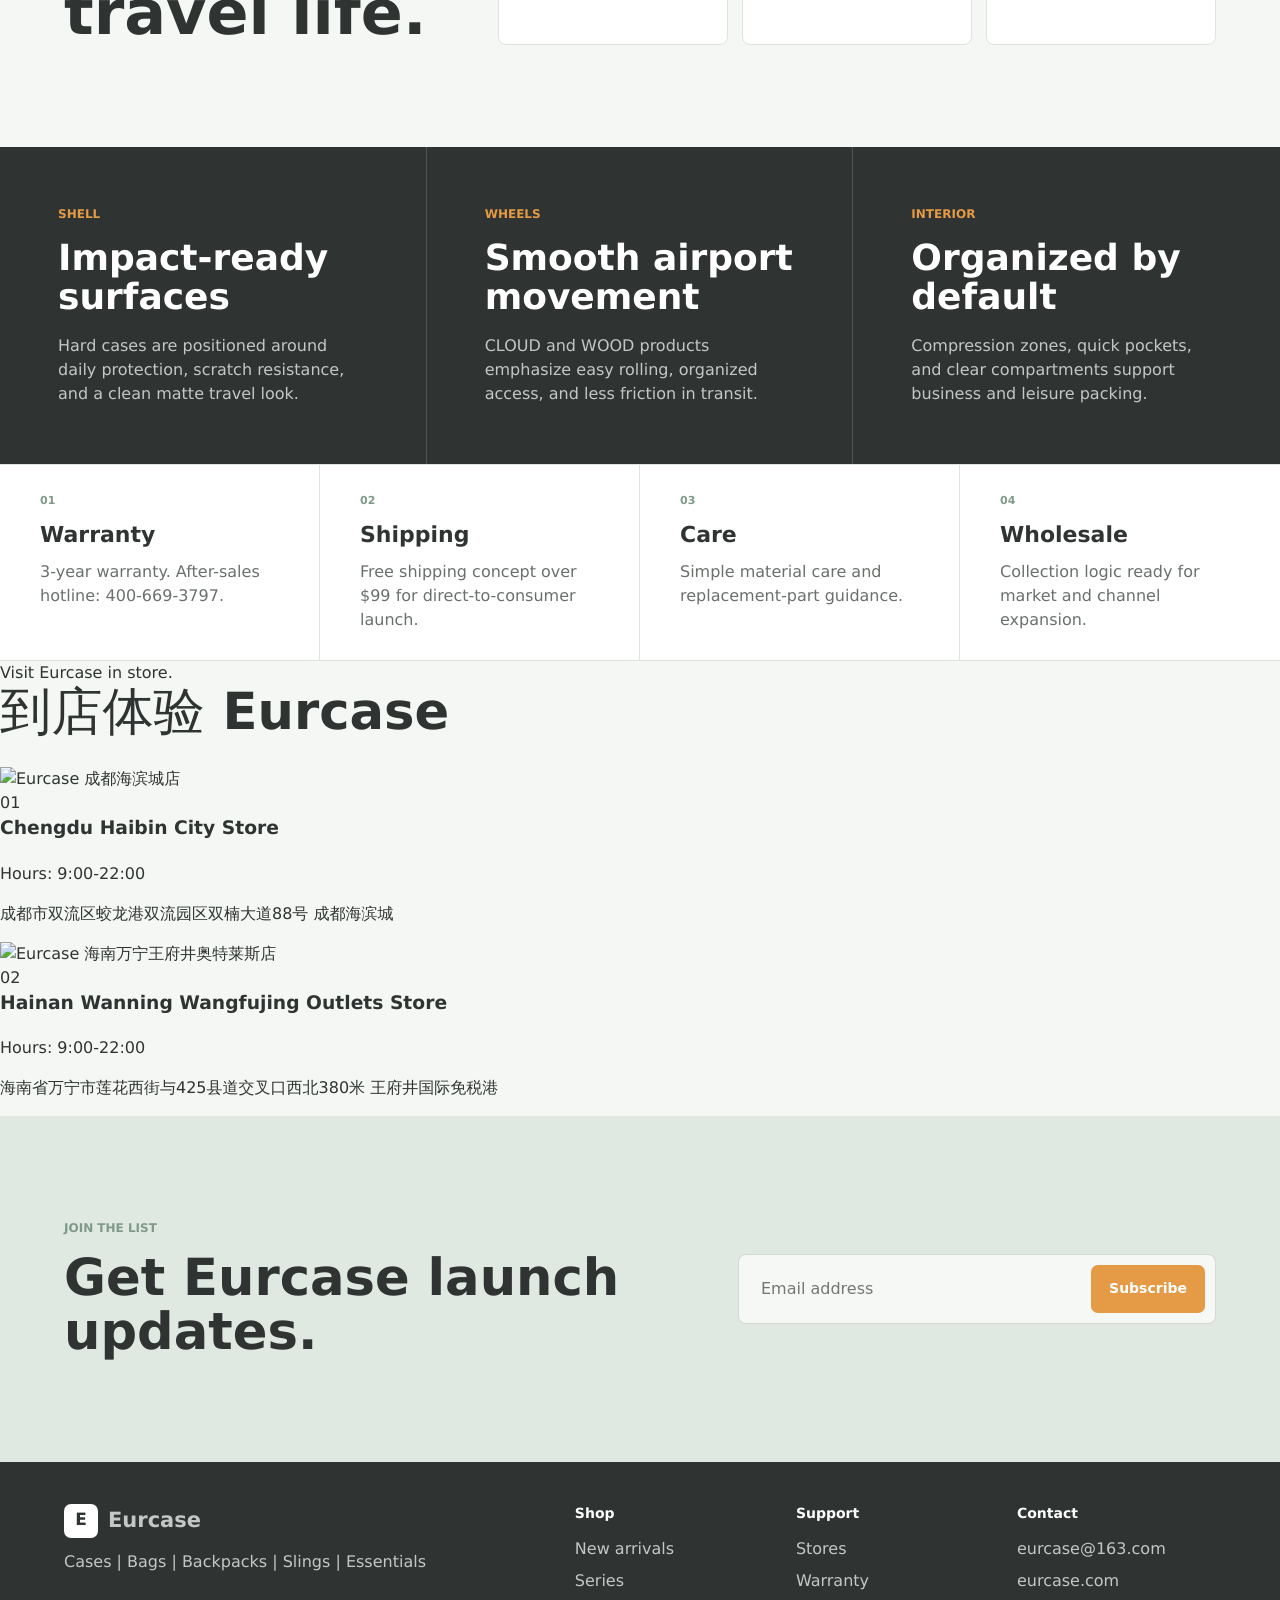
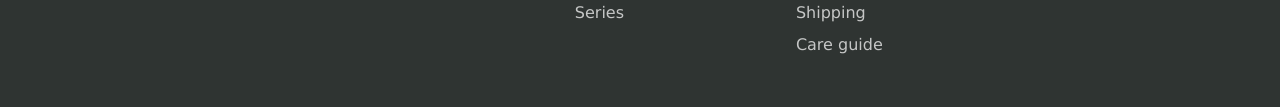
==== commit 39a0659b: "Add files via upload" ====
--- a/index.html
+++ b/index.html
@@ -15,11 +15,15 @@
       <span>New: GEEK Series</span>
     </div>
 
-    <header class="site-header">
-      <a class="brand" href="#top" aria-label="Eurcase home">
-        <span class="brand-mark">E</span>
-        <span>Eurcase</span>
-      </a>
+    <header class="site-header">
+      <a class="brand" href="#top" aria-label="Eurcase home">
+        <span class="brand-mobile-mark" aria-hidden="true">
+          <img class="brand-mobile-mark-image" src="./assets/eurcase-mobile-e.svg" alt="" />
+        </span>
+        <span class="brand-logo-frame">
+          <img class="brand-logo-image" src="./assets/eurcase-flap-logo.svg" alt="Eurcase" />
+        </span>
+      </a>
       <form class="site-search" action="#products" role="search">
         <label class="sr-only" for="site-search-input">Search Eurcase</label>
         <span aria-hidden="true"></span>
@@ -35,10 +39,11 @@
         <a href="#series">Cases</a>
         <a href="#air-light-backpack">Bags</a>
         <a href="#best-sellers">Best Sellers</a>
-        <a href="#series">Series</a>
+        <a href="#series">Series</a>
         <a href="#story">Brand Core</a>
-        <a href="#care">Support</a>
-      </nav>
+        <a href="#stores">Stores</a>
+        <a href="#care">Support</a>
+      </nav>
     </header>
 
     <main>
@@ -136,11 +141,11 @@
 
       <section class="section nature-system" id="series" aria-label="Eurcase nature element design system">
         <div class="nature-system-heading">
-          <p class="section-kicker">Nature element design</p>
-          <h2>Drawn from nature, refined for every way you move.</h2>
-          <p>
-            Eurcase takes order, resilience, lightness, and flow from natural elements, making cases easier to roll, reach, and trust, while bags stay lighter and more adaptable.
-          </p>
+          <p class="section-kicker">Product system</p>
+          <h2>Five travel directions, one useful standard.</h2>
+          <p>
+            Eurcase keeps the nature marks as a simple way to read the collection: cases focus on order, protection, and light movement, while bags focus on light carry and flexible storage.
+          </p>
         </div>
         <div class="nature-series-grid">
           <a class="nature-series-card" href="./wood.html?lang=en&v=detail-display-fix-20260722">
@@ -189,11 +194,11 @@
             <p class="section-kicker">GEEK Series</p>
             <h2 class="split-title" data-split-title data-zh-lines="3秒取物|有序出发。" data-en-title="Access fast. Pack neat.">Access fast. Pack neat.</h2>
             <p>
-              Front pocket access, double-layer opening, and expandable room make GEEK easier to use from departure to arrival.
+              Front pocket access, upper-lower opening, and expandable room make GEEK easier to use from departure to arrival.
             </p>
             <div class="new-arrival-points" aria-label="GEEK key features">
               <span>3-sec access</span>
-              <span>Double-layer opening</span>
+              <span>Upper-lower opening</span>
               <span>About 20% expansion</span>
             </div>
             <div class="hero-actions">
@@ -283,29 +288,27 @@
           <img src="./assets/series-stories-poster.jpg" alt="Eurcase brand philosophy film still" />
         </div>
         <div class="story-copy">
-          <p class="section-kicker">Brand philosophy</p>
-          <h2>Your Case, Your Way.</h2>
+          <p class="section-kicker">Brand Core</p>
+          <h2>Truly useful travel gear for people who leave with purpose.</h2>
+          <p class="story-signature">YOUR CASE, YOUR WAY</p>
           <p>
-            Eurcase believes a good case or bag should do more than hold your things. It should make every departure feel lighter, more orderly, and closer to your own rhythm.
+            Eurcase starts from the small moments that decide whether a trip feels easy: how clearly you pack, how quickly you reach what matters, how lightly you move, and how long your gear keeps working.
           </p>
           <p>
-            Inspired by natural elements, WOOD, STONE, CLOUD, AIR, and WATER turn real travel needs into a clear product system: cases focus on access, protection, and movement; bags focus on light carry, storage, and flexible use.
-          </p>
-          <p>
-            From short business trips and daily commuting to weekends away and longer journeys, Eurcase is made to help you choose the piece that fits.
+            Every product returns to three practical promises.
           </p>
           <div class="story-stats">
             <div>
-              <strong>Ease</strong>
-              <span>Less effort in movement, packing, and quick access.</span>
+              <strong>Fits more</strong>
+              <span>Capacity, compartments, and quick access make packing easier to understand.</span>
             </div>
             <div>
-              <strong>Order</strong>
-              <span>Clear structures that give every item its place.</span>
+              <strong>Moves lighter</strong>
+              <span>Cases and bags are shaped to reduce friction from commute to long-distance travel.</span>
             </div>
             <div>
-              <strong>Trust</strong>
-              <span>Reliable materials, details, and structure for repeated travel.</span>
+              <strong>Lasts longer</strong>
+              <span>Durable materials, reliable details, and a 3-year warranty support repeated departures.</span>
             </div>
           </div>
         </div>
@@ -353,9 +356,9 @@
         </div>
       </section>
 
-      <section class="support-strip" id="care" aria-label="Customer support">
-        <div>
-          <span>01</span>
+      <section class="support-strip" id="care" aria-label="Customer support">
+        <div>
+          <span>01</span>
           <h3>Warranty</h3>
           <p>3-year warranty. After-sales hotline: 400-669-3797.</p>
         </div>
@@ -372,13 +375,40 @@
         <div>
           <span>04</span>
           <h3>Wholesale</h3>
-          <p>Collection logic ready for market and channel expansion.</p>
-        </div>
-      </section>
-
-      <section class="newsletter" id="contact">
-        <div>
-          <p class="section-kicker">Join the list</p>
+          <p>Collection logic ready for market and channel expansion.</p>
+        </div>
+      </section>
+
+      <section class="stores-section" id="stores">
+  <div class="section-label" data-zh="线下门店" data-en="Stores">线下门店</div>
+  <div class="section-heading store-section-heading">
+    <h2 data-zh="到店体验 Eurcase" data-en="Visit Eurcase in store">到店体验 Eurcase</h2>
+  </div>
+  <div class="store-grid">
+    <article class="store-card">
+      <img class="store-photo" src="assets/store-chengdu-haibincheng-1.png" alt="Eurcase 成都海滨城店" loading="lazy">
+      <div class="store-copy">
+        <span class="store-index">01</span>
+        <h3 data-zh="成都海滨城店" data-en="Chengdu Haibincheng Store">成都海滨城店</h3>
+        <p class="store-hours" data-zh="营业时间：9:00-22:00" data-en="Hours: 9:00-22:00">营业时间：9:00-22:00</p>
+        <p class="store-address" data-zh="成都市双流区蛟龙港双流园区双楠大道88号 成都海滨城" data-en="No. 88 Shuangnan Avenue, Jiaolong Port Shuangliu Park, Shuangliu District, Chengdu">成都市双流区蛟龙港双流园区双楠大道88号 成都海滨城</p>
+      </div>
+    </article>
+    <article class="store-card">
+      <img class="store-photo" src="assets/store-haikou-wangfujing-outlets.png" alt="Eurcase 海南万宁王府井奥特莱斯店" loading="lazy">
+      <div class="store-copy">
+        <span class="store-index">02</span>
+        <h3 data-zh="海南万宁王府井奥特莱斯店" data-en="Hainan Wanning Wangfujing Outlets Store">海南万宁王府井奥特莱斯店</h3>
+        <p class="store-hours" data-zh="营业时间：9:00-22:00" data-en="Hours: 9:00-22:00">营业时间：9:00-22:00</p>
+        <p class="store-address" data-zh="海南省万宁市莲花西街与425县道交叉口西北380米 王府井国际免税港" data-en="Wangfujing International Duty Free Port, 380m northwest of Lianhua West Street and County Road 425, Wanning, Hainan">海南省万宁市莲花西街与425县道交叉口西北380米 王府井国际免税港</p>
+      </div>
+    </article>
+  </div>
+</section>
+
+      <section class="newsletter" id="contact">
+        <div>
+          <p class="section-kicker">Join the list</p>
           <h2>Get Eurcase launch updates.</h2>
         </div>
         <form>
@@ -389,13 +419,13 @@
     </main>
 
     <footer class="footer">
-      <div>
-        <a class="brand footer-brand" href="#top">
-          <span class="brand-mark">E</span>
-          <span>Eurcase</span>
-        </a>
-        <p>Cases | Bags | Backpacks | Slings | Essentials</p>
-      </div>
+      <div>
+        <a class="brand footer-brand" href="#top">
+          <span class="brand-mark" aria-hidden="true">E</span>
+          <span>Eurcase</span>
+        </a>
+        <p>Cases | Bags | Backpacks | Slings | Essentials</p>
+      </div>
       <div class="footer-columns">
         <div>
           <h3>Shop</h3>
@@ -404,10 +434,11 @@
           <a href="#series">Series</a>
         </div>
         <div>
-          <h3>Support</h3>
-          <a href="#care">Warranty</a>
-          <a href="#care">Shipping</a>
-          <a href="#care">Care guide</a>
+          <h3>Support</h3>
+          <a href="#stores">Stores</a>
+          <a href="#care">Warranty</a>
+          <a href="#care">Shipping</a>
+          <a href="#care">Care guide</a>
         </div>
         <div>
           <h3>Contact</h3>
@@ -427,7 +458,8 @@
         ["Series", "系列"],
         ["Story", "品牌核心"],
         ["Brand Core", "品牌核心"],
-        ["Support", "支持"],
+        ["Stores", "门店"],
+        ["Support", "支持"],
         ["Search", "搜索"],
         ["Account", "账户"],
         ["Cart 0", "购物车 0"],
@@ -458,11 +490,11 @@
         ["Eurcase in motion", "Eurcase 动态影像"],
         ["Move lighter through every kind of trip.", "轻松移动，适合每一种旅程。"],
         ["Explore the collection", "探索产品系列"],
-        ["Nature element design", "自然元素设计理念"],
-        ["Drawn from nature, refined for every way you move.", "从自然中汲取灵感，为不同出行方式而设计。"],
-        [
-          "Eurcase takes order, resilience, lightness, and flow from natural elements, making cases easier to roll, reach, and trust, while bags stay lighter and more adaptable.",
-          "Eurcase 从自然元素中提取秩序、韧性、轻盈与流动感，让旅行箱更好推、更好取、更安心，也让包袋更轻、更灵活。"
+        ["Product system", "产品体系"],
+        ["Five travel directions, one useful standard.", "五种出行方向，一个好用标准。"],
+        [
+          "Eurcase keeps the nature marks as a simple way to read the collection: cases focus on order, protection, and light movement, while bags focus on light carry and flexible storage.",
+          "Eurcase 保留自然元素作为清晰的产品识别：旅行箱关注有序、防护与轻量推行；包袋关注轻装背负与灵活收纳。"
         ],
         ["Front-open case", "前开旅行箱"],
         ["Quick access, organized zones, and flexible travel use.", "快取、有序分区，适合多场景切换。"],
@@ -523,12 +555,12 @@
         ["Travel ready", "适合出行"],
         ["View all products", "查看全部产品"],
         ["New Arrivals", "新品上市"],
-        [
-          "Front pocket access, double-layer opening, and expandable room make GEEK easier to use from departure to arrival.",
-          "前开快取、双层双开和约20%扩容，把途中拿取、分区收纳和临时加装都处理得更轻松。"
-        ],
-        ["3-sec access", "3秒取物"],
-        ["Double-layer opening", "双层双开"],
+        [
+          "Front pocket access, upper-lower opening, and expandable room make GEEK easier to use from departure to arrival.",
+          "前开快取、上下两层独立开合和约20%扩容，把途中拿取、分区收纳和临时加装都处理得更轻松。"
+        ],
+        ["3-sec access", "3秒取物"],
+        ["Upper-lower opening", "上下两层独立开合"],
         ["About 20% expansion", "约20%扩容"],
         ["View GEEK detail", "查看 GEEK 详情"],
         ["Scroll to best sellers", "下滑看热卖产品"],
@@ -558,12 +590,20 @@
         ["15L daily carry | 轻装通勤双肩包", "15L 日常背负 | 轻装通勤双肩包"],
         ["For cabin cases, lightweight luggage, and daily carry.", "适合登机箱、轻量旅行箱和日常出行。"],
         ["For laptop access, quick compartments, and organized travel.", "适合电脑快取、多分区收纳和有序出行。"],
-        ["Brand philosophy", "品牌核心"],
-        ["Your Case, Your Way.", "你的行囊，自在由你"],
+        ["Brand Core", "品牌核心"],
+        ["YOUR CASE, YOUR WAY", "YOUR CASE, YOUR WAY"],
+        ["Truly useful travel gear for people who leave with purpose.", "为认真出发的人，打造真正好用的旅行装备。"],
         [
-          "Eurcase believes a good case or bag should do more than hold your things. It should make every departure feel lighter, more orderly, and closer to your own rhythm.",
-          "Eurcase 欧优相信，好的箱包不只是装下更多东西，而是让每一次出发都更轻松、更有序，也更贴合自己的节奏。"
+          "Eurcase starts from the small moments that decide whether a trip feels easy: how clearly you pack, how quickly you reach what matters, how lightly you move, and how long your gear keeps working.",
+          "Eurcase 从真正影响出行体验的细节出发：东西是否装得清楚，途中是否取用顺手，移动是否轻松，装备是否经得起长期使用。"
         ],
+        ["Every product returns to three practical promises.", "每一件产品，都回到三个真实承诺。"],
+        ["Fits more", "装得下"],
+        ["Capacity, compartments, and quick access make packing easier to understand.", "容量、分区与快取结构，让收纳更清楚。"],
+        ["Moves lighter", "走得轻"],
+        ["Cases and bags are shaped to reduce friction from commute to long-distance travel.", "从通勤到远行，都尽量减少移动中的负担。"],
+        ["Lasts longer", "用得久"],
+        ["Durable materials, reliable details, and a 3-year warranty support repeated departures.", "耐用材质、可靠细节与 3 年质保，陪伴反复出发。"],
         [
           "Inspired by natural elements, WOOD, STONE, CLOUD, AIR, and WATER turn real travel needs into a clear product system: cases focus on access, protection, and movement; bags focus on light carry, storage, and flexible use.",
           "我们从自然元素中汲取灵感，把 WOOD、STONE、CLOUD、AIR、WATER 转化为清晰的产品体系：旅行箱关注开合、保护与移动；包袋关注轻装、收纳与多场景切换。"
@@ -607,9 +647,25 @@
         ["Free shipping concept over $99 for direct-to-consumer launch.", "面向独立站上线阶段的满 $99 免运方案。"],
         ["Care", "养护"],
         ["Simple material care and replacement-part guidance.", "简单材料养护和替换件使用建议。"],
-        ["Wholesale", "批发"],
-        ["Collection logic ready for market and channel expansion.", "系列逻辑已为市场渠道和批发拓展预留。"],
-        ["Join the list", "订阅更新"],
+        ["Wholesale", "批发"],
+        ["Collection logic ready for market and channel expansion.", "系列逻辑已为市场渠道和批发拓展预留。"],
+        ["Visit Eurcase in store.", "线下门店"],
+        ["Chengdu Haibin City Store", "成都海滨城店"],
+        ["Hainan Wanning Wangfujing Outlets Store", "海南万宁王府井奥特莱斯店"],
+        ["Hours: 9:00-22:00", "营业时间：9:00-22:00"],
+        [
+          "Chengdu Haibin City, No. 88 Shuangnan Avenue, Shuangliu District, Chengdu",
+          "成都市双流区蛟龙港双流园区双楠大道 88 号 成都海滨城"
+        ],
+        [
+          "No. 1 Lianxing Avenue, Wanning, Hainan",
+          "海南省万宁市莲兴大道 1 号 万宁王府井国际免税港"
+        ],
+        ["Gaode Map", "高德定位"],
+        ["Store image coming soon", "店铺图片待补充"],
+        ["Chengdu Haibin City", "成都海滨城"],
+        ["Wanning Wangfujing Outlets", "万宁王府井奥特莱斯"],
+        ["Join the list", "订阅更新"],
         ["Get Eurcase launch updates.", "获取 Eurcase 上线动态。"],
         ["Email address", "邮箱地址"],
         ["Subscribe", "订阅"],
@@ -863,3 +919,5 @@
 
 
 
+
+
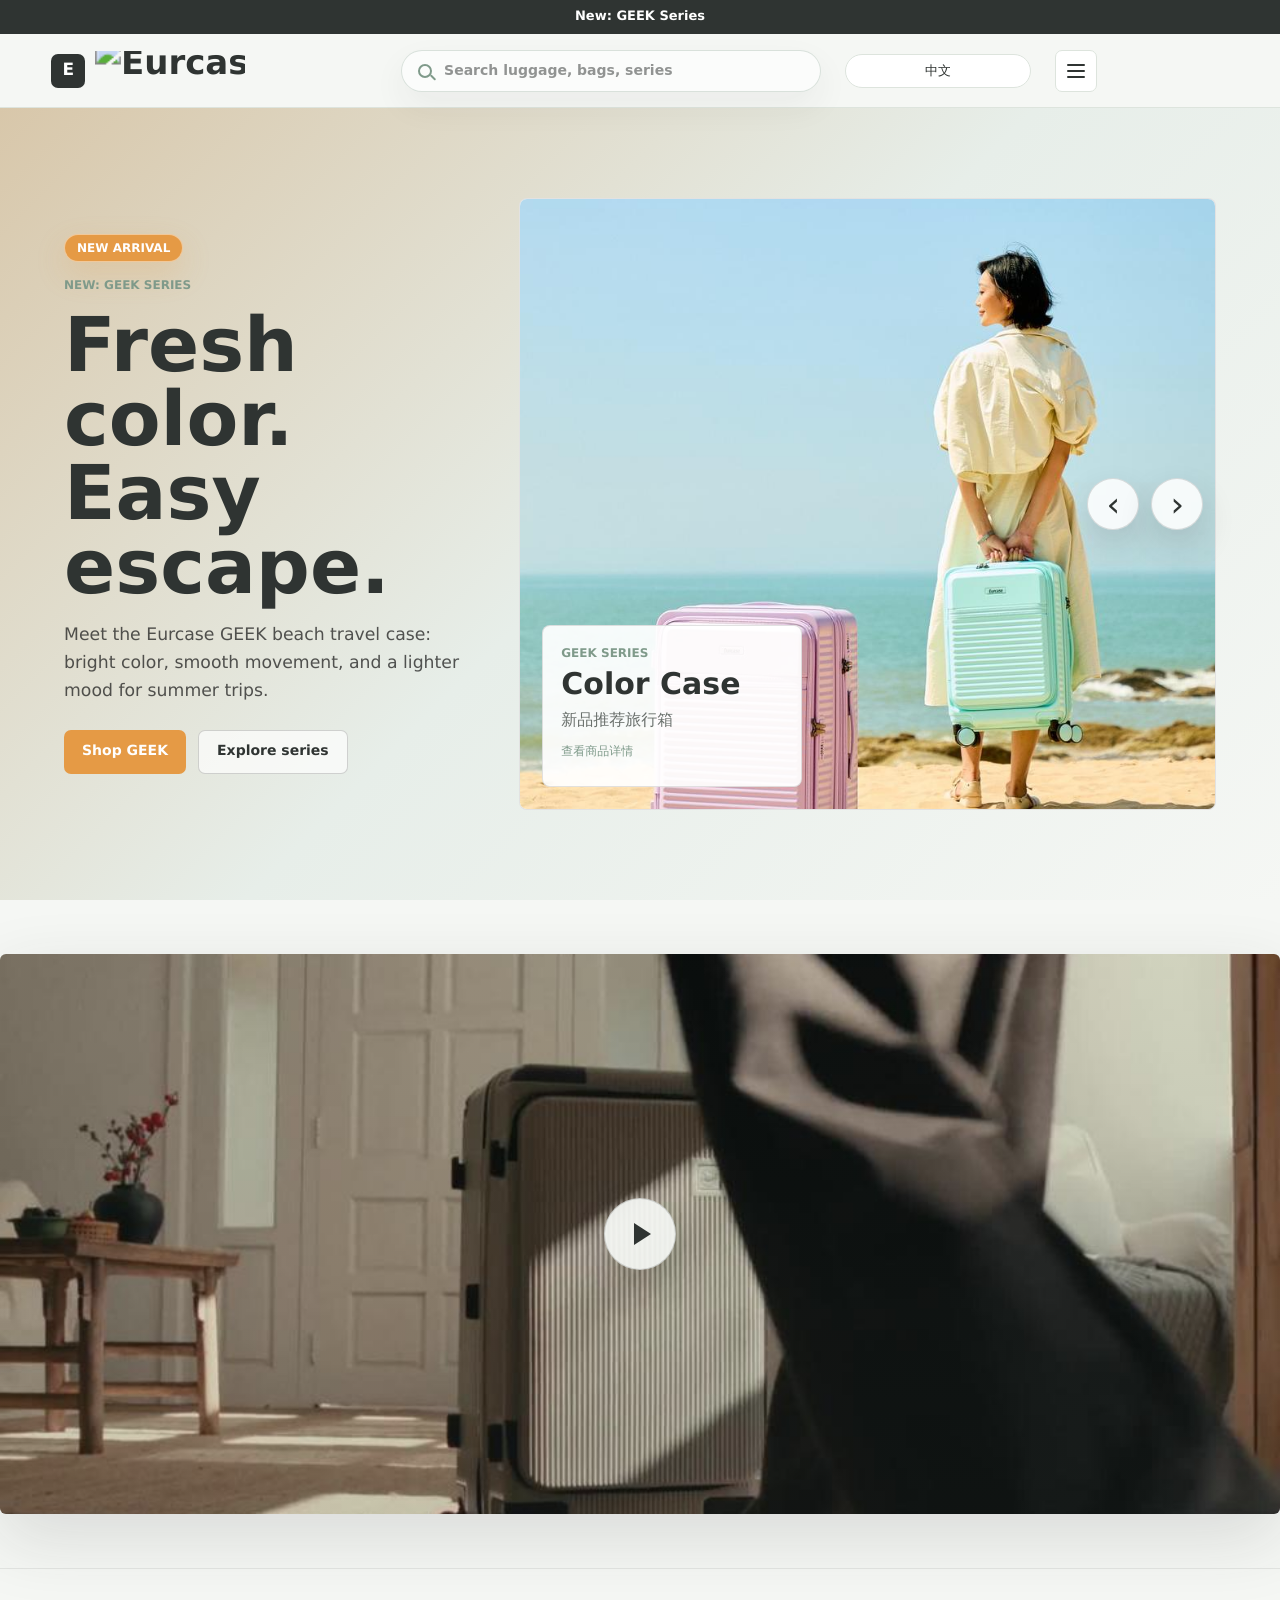
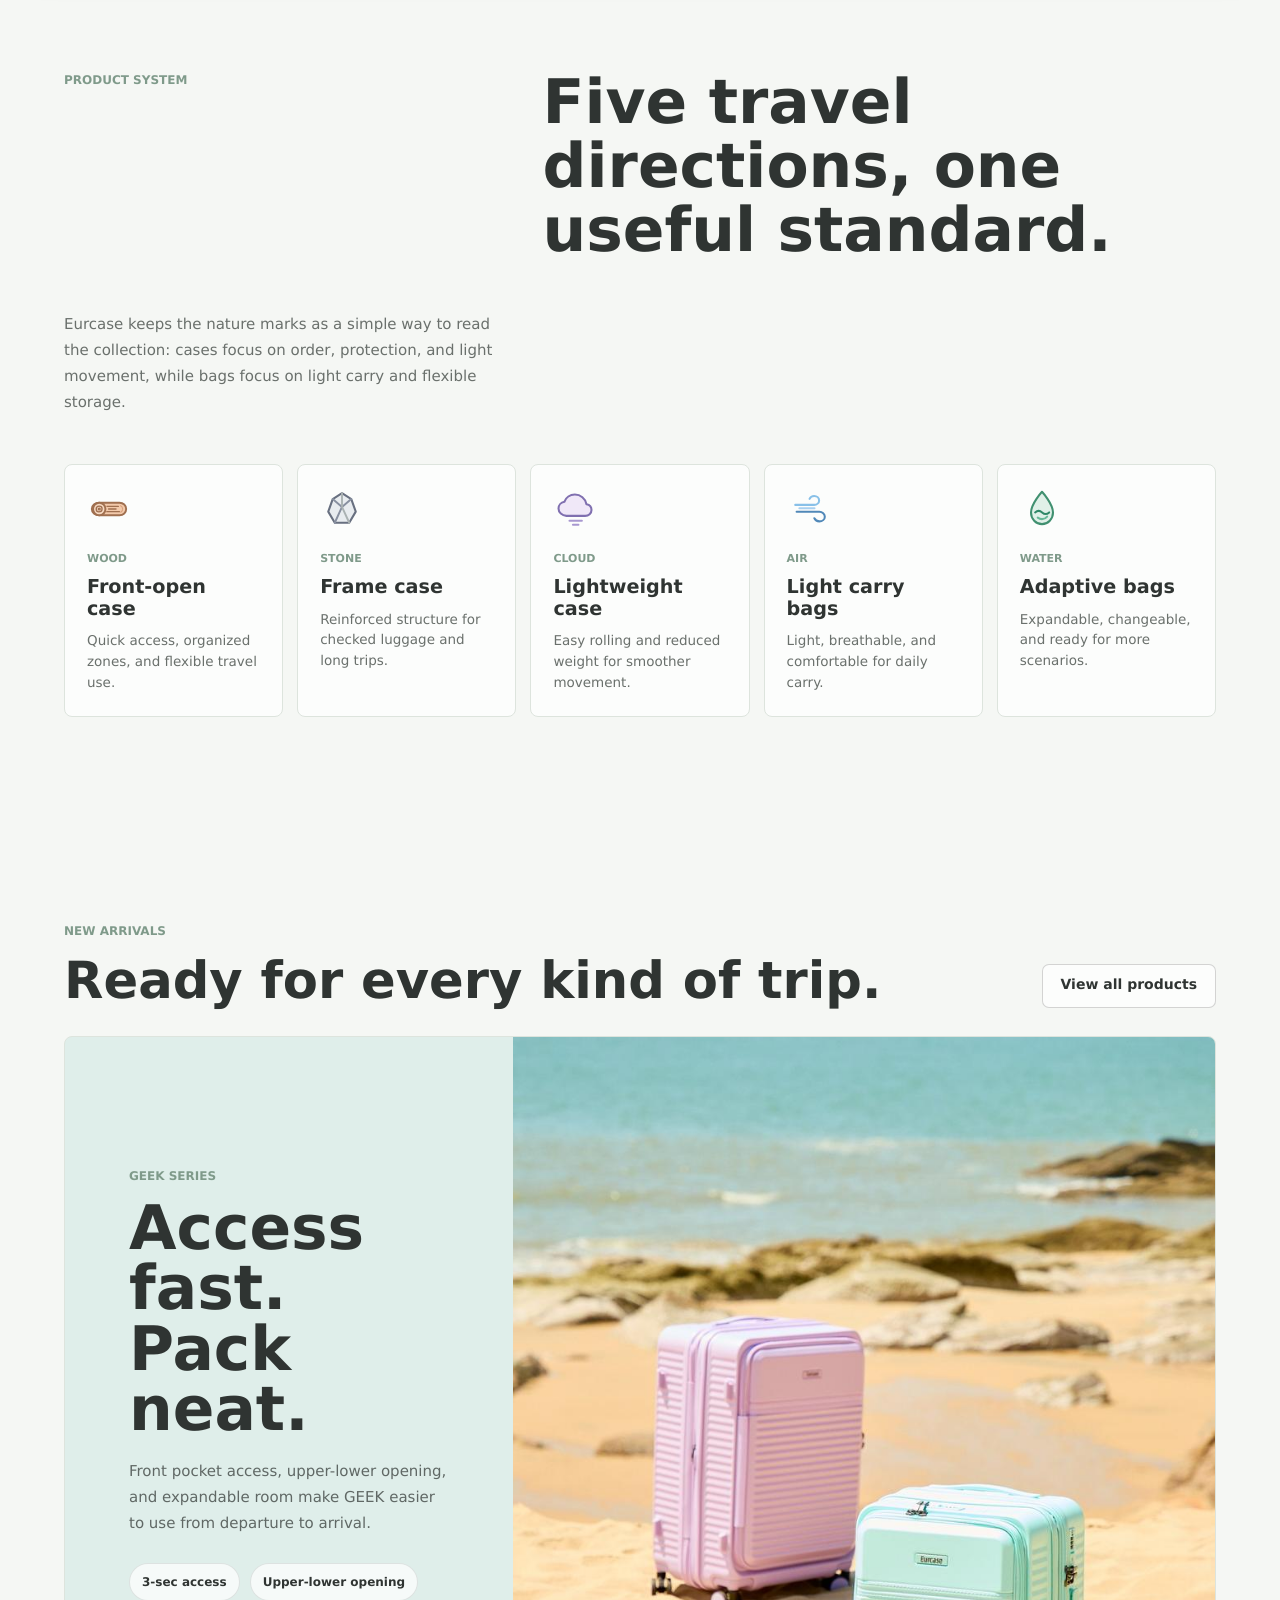
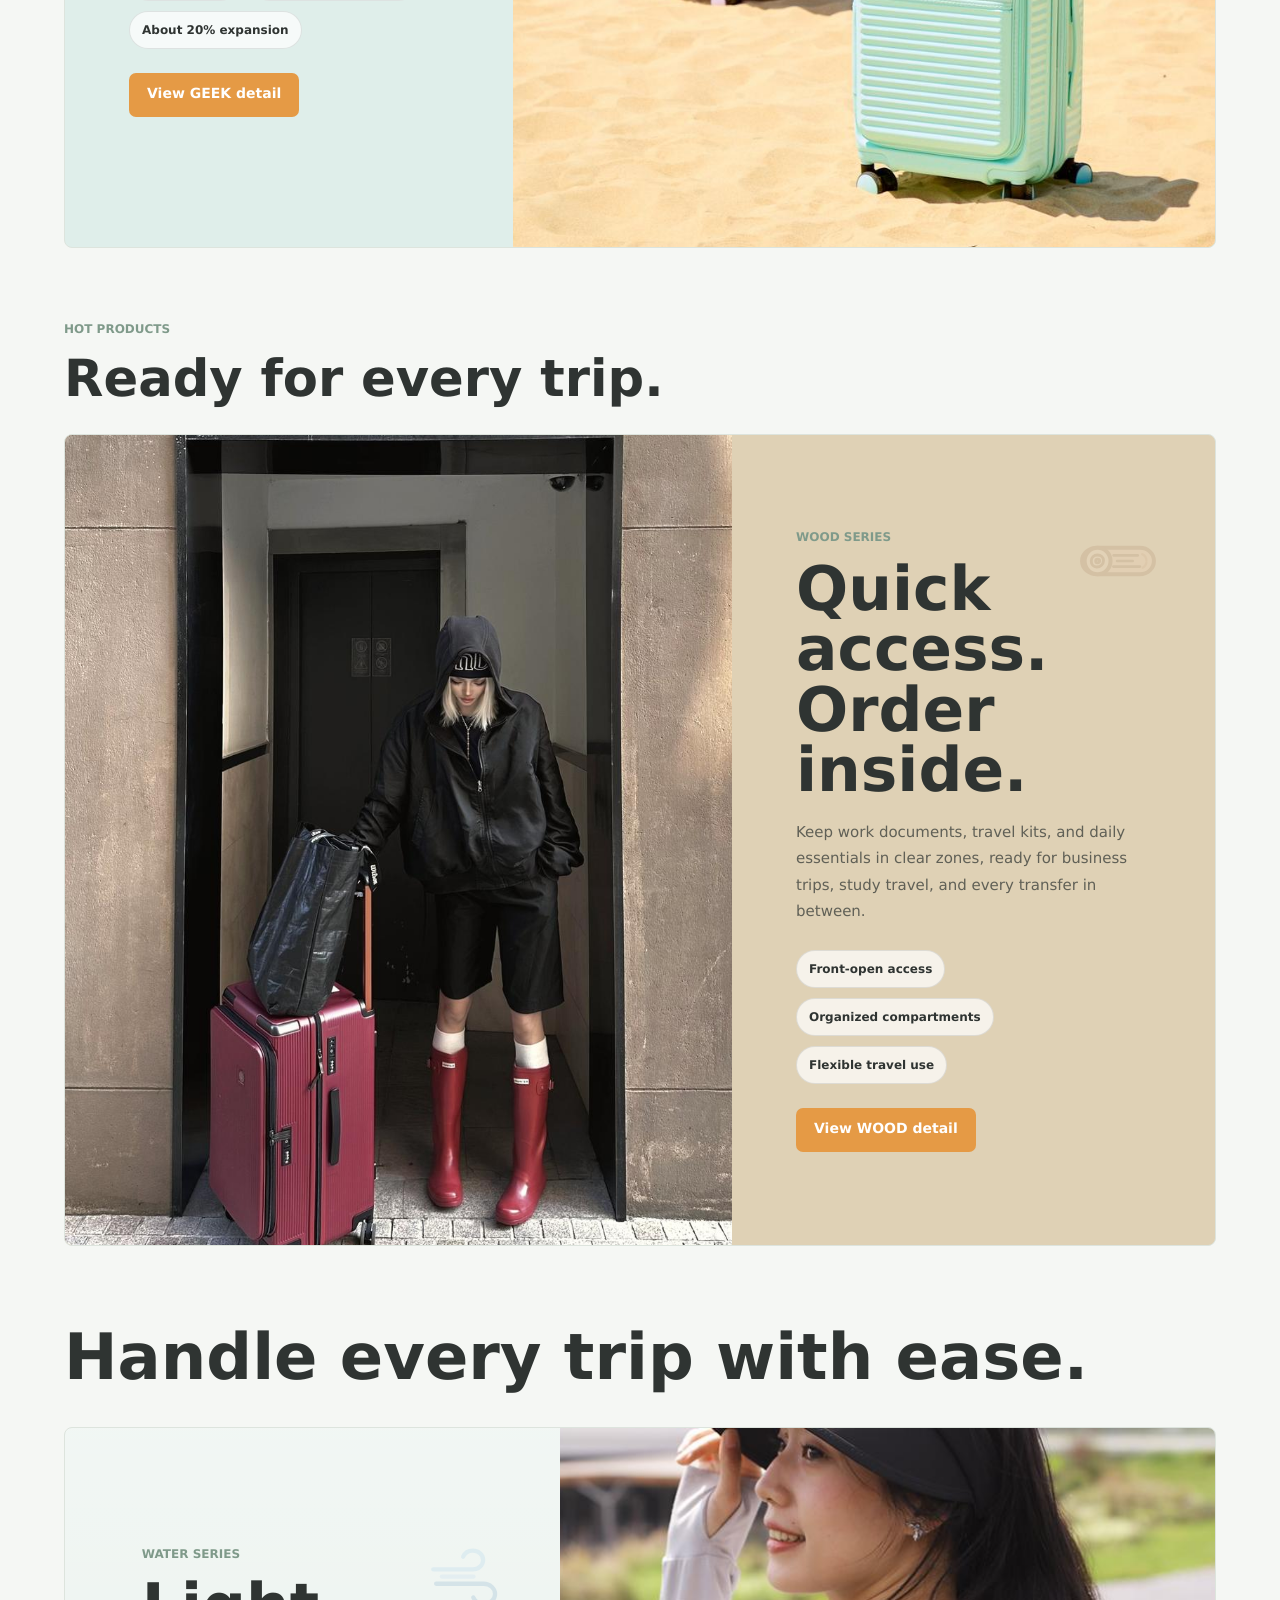
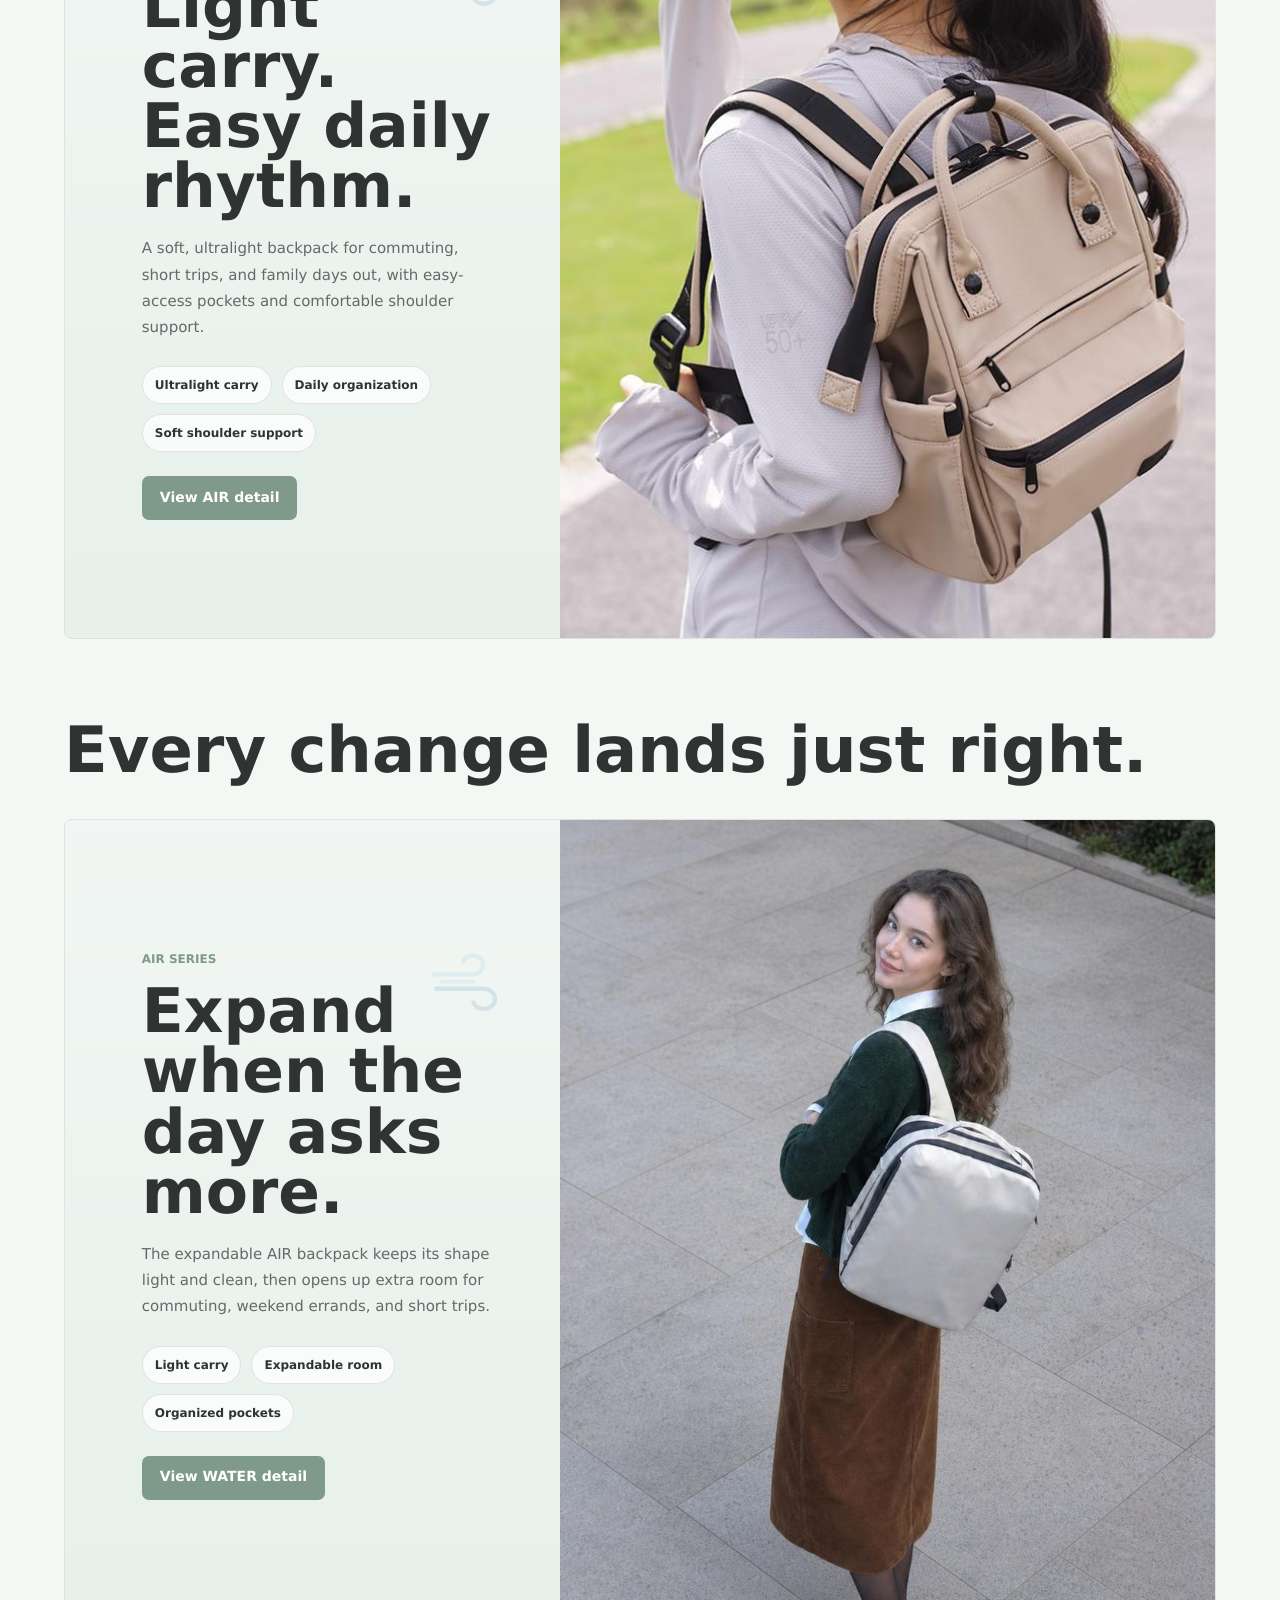
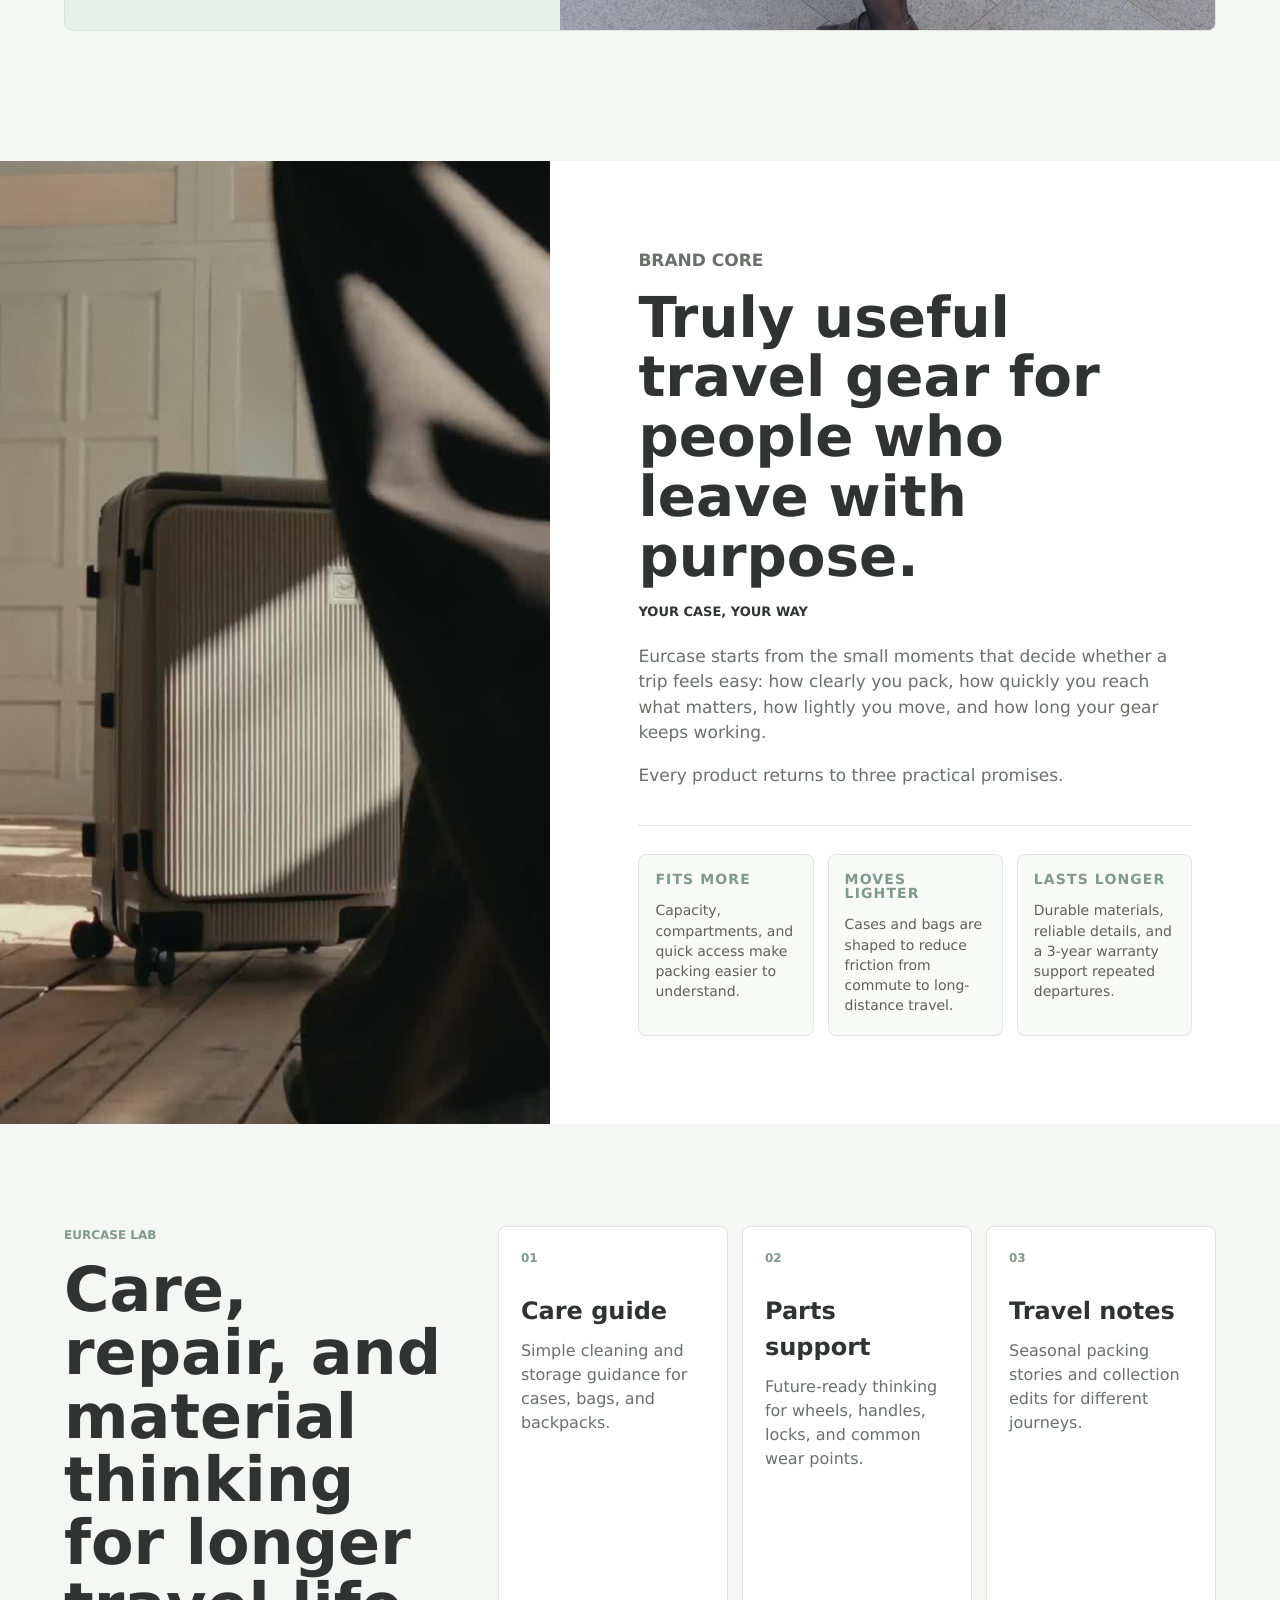
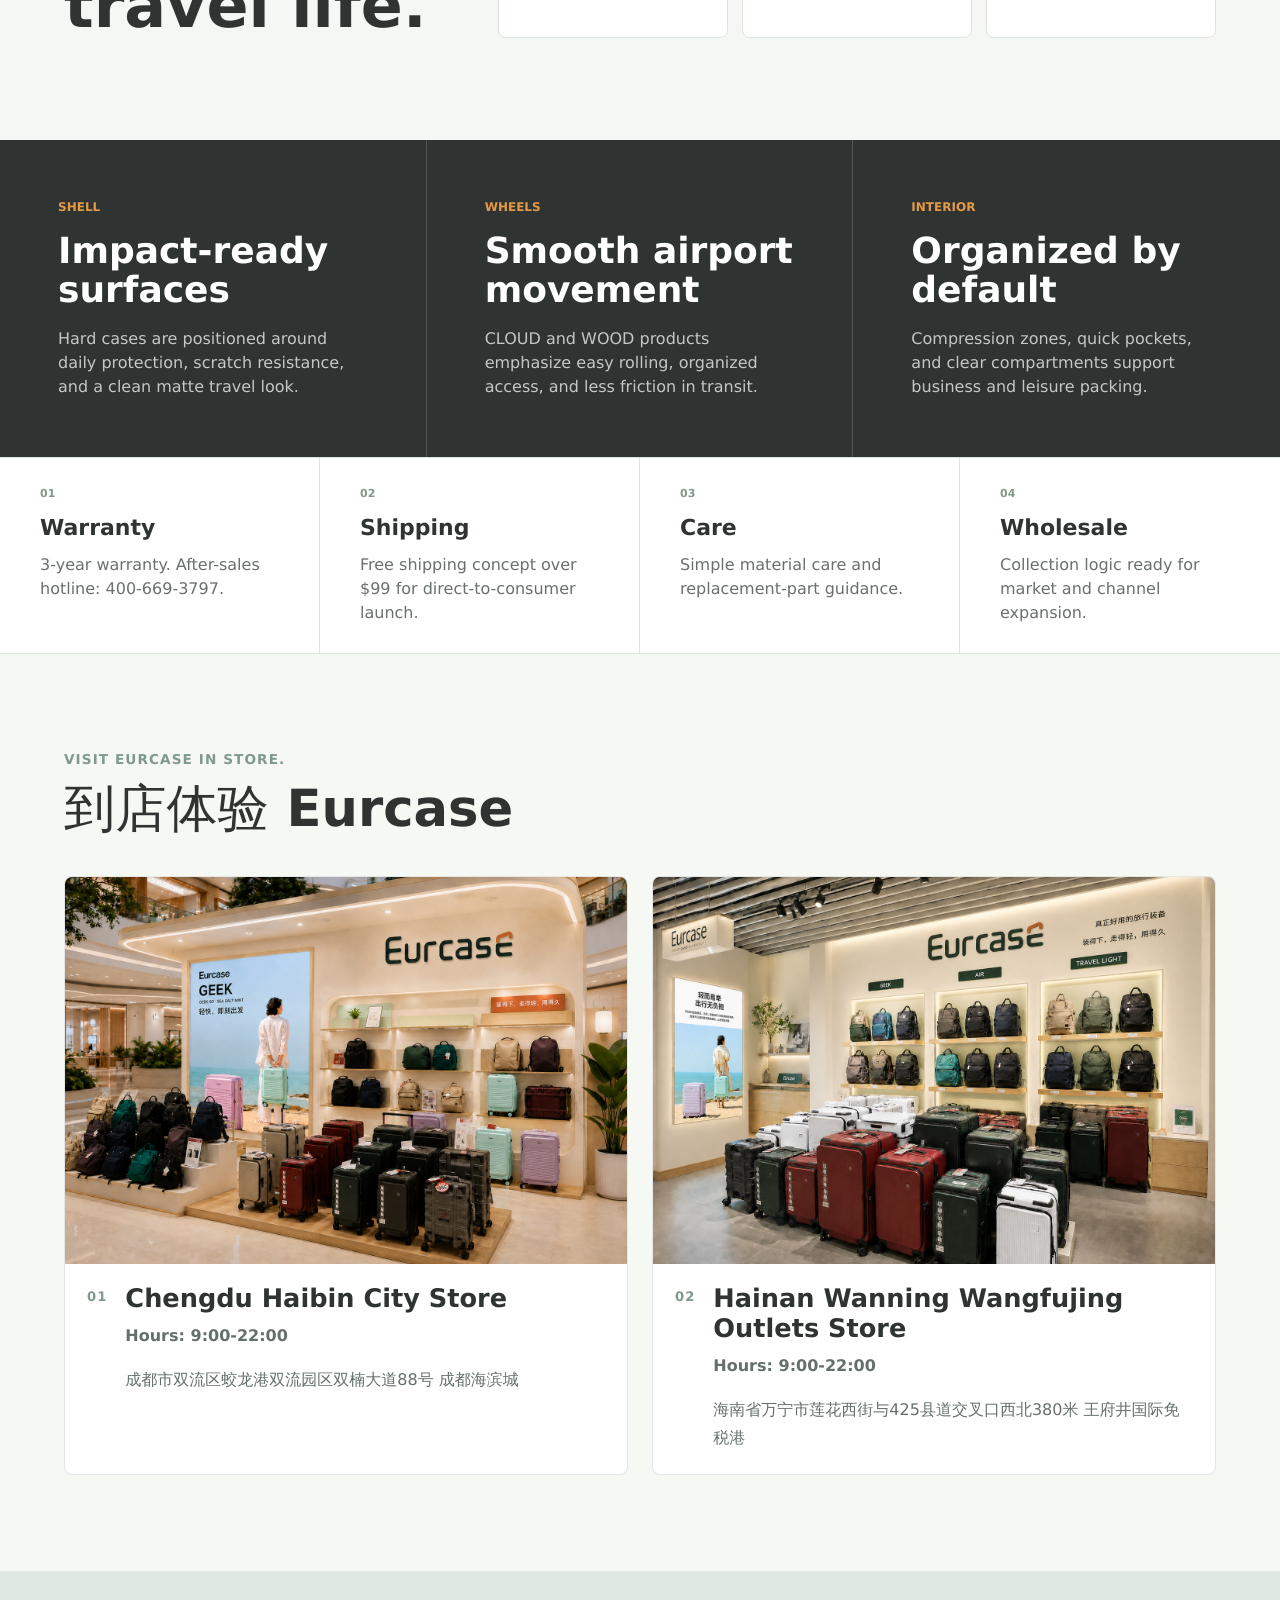
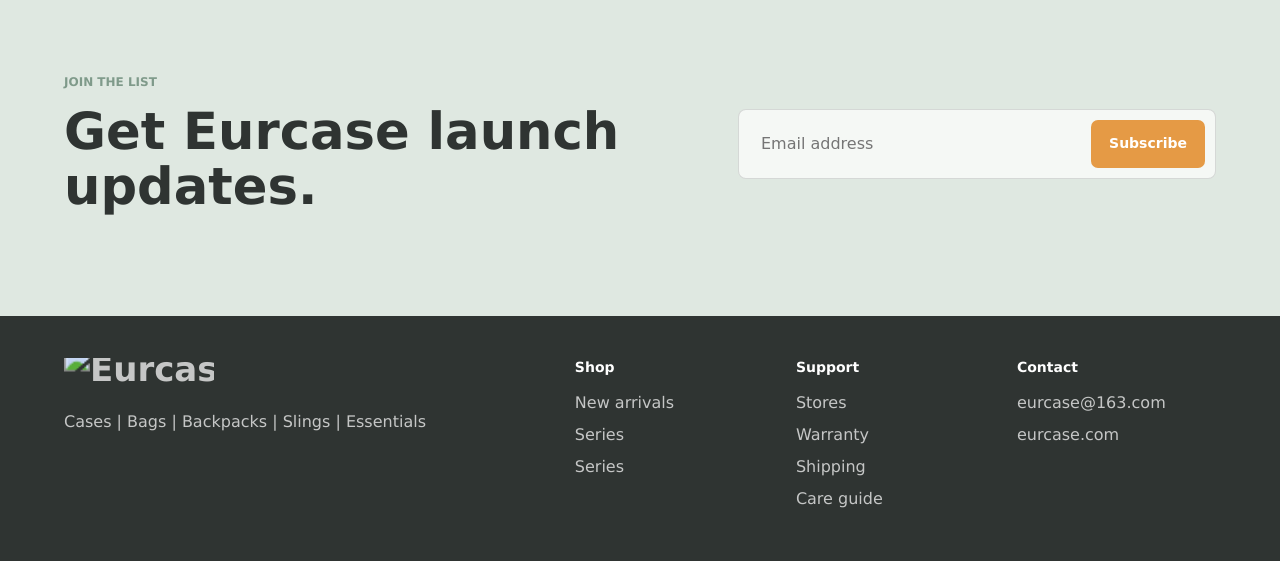
==== commit fdfa5dce: "Add files via upload" ====
--- a/index.html
+++ b/index.html
@@ -17,11 +17,9 @@
 
     <header class="site-header">
       <a class="brand" href="#top" aria-label="Eurcase home">
-        <span class="brand-mobile-mark" aria-hidden="true">
-          <img class="brand-mobile-mark-image" src="./assets/eurcase-mobile-e.svg" alt="" />
-        </span>
+        <span class="brand-mark brand-compact-mark" aria-hidden="true">E</span>
         <span class="brand-logo-frame">
-          <img class="brand-logo-image" src="./assets/eurcase-flap-logo.svg" alt="Eurcase" />
+          <img class="brand-logo-image" src="./assets/eurcase-wordmark-clean.svg" alt="Eurcase" />
         </span>
       </a>
       <form class="site-search" action="#products" role="search">
@@ -421,8 +419,9 @@
     <footer class="footer">
       <div>
         <a class="brand footer-brand" href="#top">
-          <span class="brand-mark" aria-hidden="true">E</span>
-          <span>Eurcase</span>
+          <span class="brand-logo-frame">
+            <img class="brand-logo-image" src="./assets/eurcase-wordmark-clean.svg" alt="Eurcase" />
+          </span>
         </a>
         <p>Cases | Bags | Backpacks | Slings | Essentials</p>
       </div>
--- a/src/styles.css
+++ b/src/styles.css
@@ -94,6 +94,7 @@
   font-size: 21px;
   font-weight: 820;
   gap: 10px;
+  min-width: max-content;
 }
 
 .brand-mark {
@@ -106,6 +107,45 @@
   height: 34px;
   justify-content: center;
   width: 34px;
+}
+
+.brand-mobile-mark {
+  align-items: center;
+  background: transparent;
+  border-radius: 7px;
+  color: inherit;
+  display: none;
+  height: 34px;
+  justify-content: center;
+  overflow: hidden;
+  width: 34px;
+}
+
+.brand-mobile-mark-image {
+  display: block;
+  height: 100%;
+  width: 100%;
+}
+
+.brand-logo-frame {
+  align-items: center;
+  display: inline-flex;
+  flex: 0 0 auto;
+  height: 40px;
+  justify-content: flex-start;
+  overflow: hidden;
+  width: clamp(108px, 12vw, 150px);
+}
+
+.brand-logo-image {
+  display: block;
+  height: 100%;
+  max-width: none;
+  object-fit: contain;
+  object-position: left center;
+  transform: scale(1.62);
+  transform-origin: left center;
+  width: 100%;
 }
 
 .site-search {
@@ -1769,6 +1809,15 @@
   max-width: 660px;
 }
 
+.story-copy .story-signature {
+  color: var(--copper);
+  font-size: 13px;
+  font-weight: 860;
+  margin: -6px 0 22px;
+  max-width: none;
+  text-transform: uppercase;
+}
+
 .story-stats {
   border-top: 1px solid rgba(47, 52, 50, 0.14);
   display: grid;
@@ -1947,6 +1996,227 @@
 .support-strip p {
   color: var(--muted);
   margin-bottom: 0;
+}
+
+.store-locator {
+  background: var(--mist);
+  border-bottom: 1px solid var(--line);
+  padding: clamp(56px, 8vw, 96px) clamp(20px, 5vw, 64px);
+}
+
+.store-locator-heading {
+  align-items: end;
+  display: flex;
+  gap: 24px;
+  justify-content: space-between;
+  margin-bottom: 28px;
+}
+
+.store-locator-heading h2 {
+  font-size: clamp(32px, 4.5vw, 58px);
+  line-height: 1.05;
+  max-width: 760px;
+}
+
+.store-list {
+  display: grid;
+  gap: 18px;
+  grid-template-columns: repeat(2, minmax(0, 1fr));
+}
+
+.store-card {
+  background: rgba(255, 255, 255, 0.72);
+  border: 1px solid var(--line);
+  border-radius: 8px;
+  display: grid;
+  grid-template-columns: minmax(0, 0.92fr) minmax(220px, 0.78fr);
+  min-height: 280px;
+  overflow: hidden;
+}
+
+.store-card-visual {
+  background: #f8f8f3;
+  display: flex;
+  flex-direction: column;
+}
+
+.store-photo {
+  aspect-ratio: 4 / 3;
+  background: #eef3ef;
+  min-height: 0;
+  overflow: hidden;
+  position: relative;
+}
+
+.store-photo img {
+  display: block;
+  height: 100%;
+  object-fit: cover;
+  object-position: center;
+  width: 100%;
+}
+
+.store-photo-empty {
+  align-items: center;
+  background:
+    linear-gradient(135deg, rgba(127, 154, 138, 0.16), rgba(216, 199, 170, 0.2)),
+    #f5f7f4;
+  display: flex;
+  justify-content: center;
+}
+
+.store-photo-empty span {
+  border: 1px solid rgba(47, 52, 50, 0.16);
+  border-radius: 999px;
+  color: var(--muted);
+  font-size: 13px;
+  font-weight: 760;
+  padding: 10px 16px;
+}
+
+.store-info {
+  display: flex;
+  flex-direction: column;
+  justify-content: flex-start;
+  padding: clamp(24px, 4vw, 42px);
+}
+
+.store-info span {
+  color: var(--brand);
+  display: block;
+  font-size: 12px;
+  font-weight: 860;
+  margin-bottom: 22px;
+}
+
+.store-info h3 {
+  font-size: clamp(24px, 2.4vw, 34px);
+  line-height: 1.08;
+  margin-bottom: 16px;
+}
+
+.store-info p,
+.store-info address {
+  color: var(--muted);
+  font-style: normal;
+  line-height: 1.75;
+  margin: 0 0 8px;
+}
+
+.store-map-image {
+  background: #fff;
+  border: 1px solid var(--line);
+  border-radius: 8px;
+  max-width: 420px;
+  margin-top: 22px;
+  overflow: hidden;
+}
+
+.store-map-image img {
+  aspect-ratio: 16 / 9;
+  display: block;
+  height: auto;
+  object-fit: cover;
+  width: 100%;
+}
+
+.store-map-image figcaption {
+  border-top: 1px solid var(--line);
+  color: var(--brand);
+  font-size: 11px;
+  font-weight: 860;
+  letter-spacing: 0;
+  padding: 10px 12px;
+  text-transform: uppercase;
+}
+
+.store-map {
+  background: linear-gradient(135deg, #dfeae3, #f6f7f2);
+  border-left: 1px solid var(--line);
+  color: var(--ink);
+  display: flex;
+  flex-direction: column;
+  justify-content: flex-end;
+  min-height: 100%;
+  overflow: hidden;
+  padding: 26px;
+  position: relative;
+}
+
+.store-map-sand {
+  background: linear-gradient(135deg, #eadcc0, #f5f7f4);
+}
+
+.store-map::before {
+  background:
+    linear-gradient(90deg, transparent 0 23%, rgba(127, 154, 138, 0.16) 24% 25%, transparent 26% 48%, rgba(127, 154, 138, 0.12) 49% 50%, transparent 51% 100%),
+    linear-gradient(0deg, transparent 0 30%, rgba(47, 52, 50, 0.08) 31% 32%, transparent 33% 68%, rgba(47, 52, 50, 0.08) 69% 70%, transparent 71% 100%);
+  content: "";
+  inset: 0;
+  opacity: 0.7;
+  position: absolute;
+}
+
+.map-label {
+  color: var(--brand);
+  font-size: 12px;
+  font-weight: 860;
+  margin-bottom: 10px;
+  position: relative;
+  text-transform: uppercase;
+  z-index: 1;
+}
+
+.store-map strong {
+  font-size: 20px;
+  line-height: 1.15;
+  max-width: 220px;
+  position: relative;
+  z-index: 1;
+}
+
+.map-pin {
+  background: var(--accent);
+  border-radius: 50% 50% 50% 0;
+  box-shadow: 0 14px 30px rgba(229, 154, 69, 0.32);
+  height: 22px;
+  left: 54%;
+  position: absolute;
+  top: 42%;
+  transform: rotate(-45deg);
+  width: 22px;
+  z-index: 2;
+}
+
+.map-pin::after {
+  background: #fff;
+  border-radius: 50%;
+  content: "";
+  inset: 6px;
+  position: absolute;
+}
+
+.map-road {
+  background: rgba(127, 154, 138, 0.34);
+  border-radius: 999px;
+  position: absolute;
+}
+
+.map-road-one {
+  height: 10px;
+  left: 18%;
+  top: 34%;
+  transform: rotate(-18deg);
+  width: 70%;
+}
+
+.map-road-two {
+  background: rgba(216, 199, 170, 0.5);
+  height: 8px;
+  left: 30%;
+  top: 58%;
+  transform: rotate(24deg);
+  width: 62%;
 }
 
 .newsletter {
@@ -2772,7 +3042,15 @@
 
 .footer-brand {
   color: white;
+  gap: 10px;
   margin-bottom: 12px;
+}
+
+.footer-brand .brand-mark {
+  background: #fff;
+  color: #2f3432;
+  height: 38px;
+  width: 38px;
 }
 
 .footer-columns {
@@ -2825,6 +3103,10 @@
 
   .brand {
     justify-self: start;
+  }
+
+  .brand-mobile-mark {
+    display: inline-flex;
   }
 
   .brand > span:last-child {
@@ -2972,6 +3254,10 @@
     min-width: 42px;
     position: relative;
     z-index: 22;
+  }
+
+  .site-header .brand-mobile-mark {
+    display: inline-flex;
   }
 
   .site-header .brand > span:last-child {
@@ -3454,10 +3740,79 @@
   .campaign-grid,
   .series-grid,
   .support-strip,
+  .store-list,
   .story-stats,
   .footer-columns,
   .newsletter form {
     grid-template-columns: 1fr;
+  }
+
+  .store-locator {
+    padding: 46px 18px;
+  }
+
+  .store-locator-heading {
+    align-items: flex-start;
+    display: flex;
+    flex-direction: column;
+    gap: 10px;
+    margin-bottom: 20px;
+  }
+
+  .store-locator-heading h2 {
+    font-size: clamp(30px, 8vw, 40px);
+    line-height: 1.06;
+  }
+
+  .store-card {
+    grid-template-columns: 1fr;
+    min-height: 0;
+  }
+
+  .store-card-visual {
+    display: flex;
+    flex-direction: column;
+  }
+
+  .store-photo {
+    aspect-ratio: 4 / 3;
+    min-height: 0;
+  }
+
+  .store-photo img {
+    height: 100%;
+  }
+
+  .store-photo-empty {
+    min-height: 220px;
+  }
+
+  .store-info {
+    padding: 26px 24px 22px;
+  }
+
+  .store-map-image {
+    margin-top: 18px;
+  }
+
+  .store-info span {
+    margin-bottom: 14px;
+  }
+
+  .store-info h3 {
+    font-size: 24px;
+  }
+
+  .store-map {
+    border-left: 0;
+    border-top: 1px solid var(--line);
+    min-height: 190px;
+    padding: 22px 24px;
+  }
+
+  .map-pin {
+    left: 58%;
+    top: 34%;
   }
 
   .nature-system {
@@ -3900,3 +4255,119 @@
     transform: none;
   }
 }
+
+/* Store photo cards - 20260825 */
+.stores-section {
+  padding: clamp(56px, 8vw, 96px) clamp(20px, 5vw, 72px);
+  background: #f6f8f4;
+}
+
+.stores-section .section-label {
+  color: #7f9a8a;
+  font-size: 0.85rem;
+  font-weight: 800;
+  letter-spacing: 0.08em;
+  text-transform: uppercase;
+  margin-bottom: 12px;
+}
+
+.store-section-heading {
+  max-width: 760px;
+  margin-bottom: 28px;
+}
+
+.store-section-heading h2 {
+  margin: 0 0 12px;
+}
+
+.store-section-heading p {
+  max-width: 680px;
+}
+
+.store-grid {
+  display: grid;
+  grid-template-columns: repeat(2, minmax(0, 1fr));
+  gap: 24px;
+}
+
+.store-card {
+  background: #fff;
+  border: 1px solid rgba(47, 52, 50, 0.12);
+  border-radius: 8px;
+  display: flex;
+  flex-direction: column;
+  min-height: 0;
+  overflow: hidden;
+}
+
+.store-photo {
+  display: block;
+  width: 100%;
+  aspect-ratio: 16 / 11;
+  object-fit: cover;
+  background: #eef2ec;
+}
+
+.store-copy {
+  display: grid;
+  grid-template-columns: auto 1fr;
+  column-gap: 18px;
+  row-gap: 8px;
+  padding: 20px 22px 22px;
+}
+
+.store-index {
+  display: inline-block;
+  color: #7f9a8a;
+  font-size: 0.82rem;
+  font-weight: 800;
+  letter-spacing: 0.08em;
+  margin: 4px 0 0;
+  grid-row: span 3;
+}
+
+.store-copy h3 {
+  margin: 0;
+  color: #2f3432;
+  font-size: clamp(1.35rem, 2vw, 1.8rem);
+  line-height: 1.18;
+}
+
+.store-copy p {
+  margin: 0;
+  color: #66706b;
+  line-height: 1.75;
+}
+
+.store-copy p + p {
+  margin-top: 8px;
+}
+
+.store-hours {
+  font-weight: 700;
+}
+
+@media (max-width: 760px) {
+  .stores-section {
+    padding: 42px 18px;
+  }
+
+  .store-grid {
+    grid-template-columns: 1fr;
+    gap: 18px;
+  }
+
+  .store-photo {
+    aspect-ratio: 16 / 11;
+  }
+
+  .store-copy {
+    grid-template-columns: 1fr;
+    padding: 18px 18px 20px;
+  }
+
+  .store-index {
+    grid-row: auto;
+    margin: 0;
+  }
+}
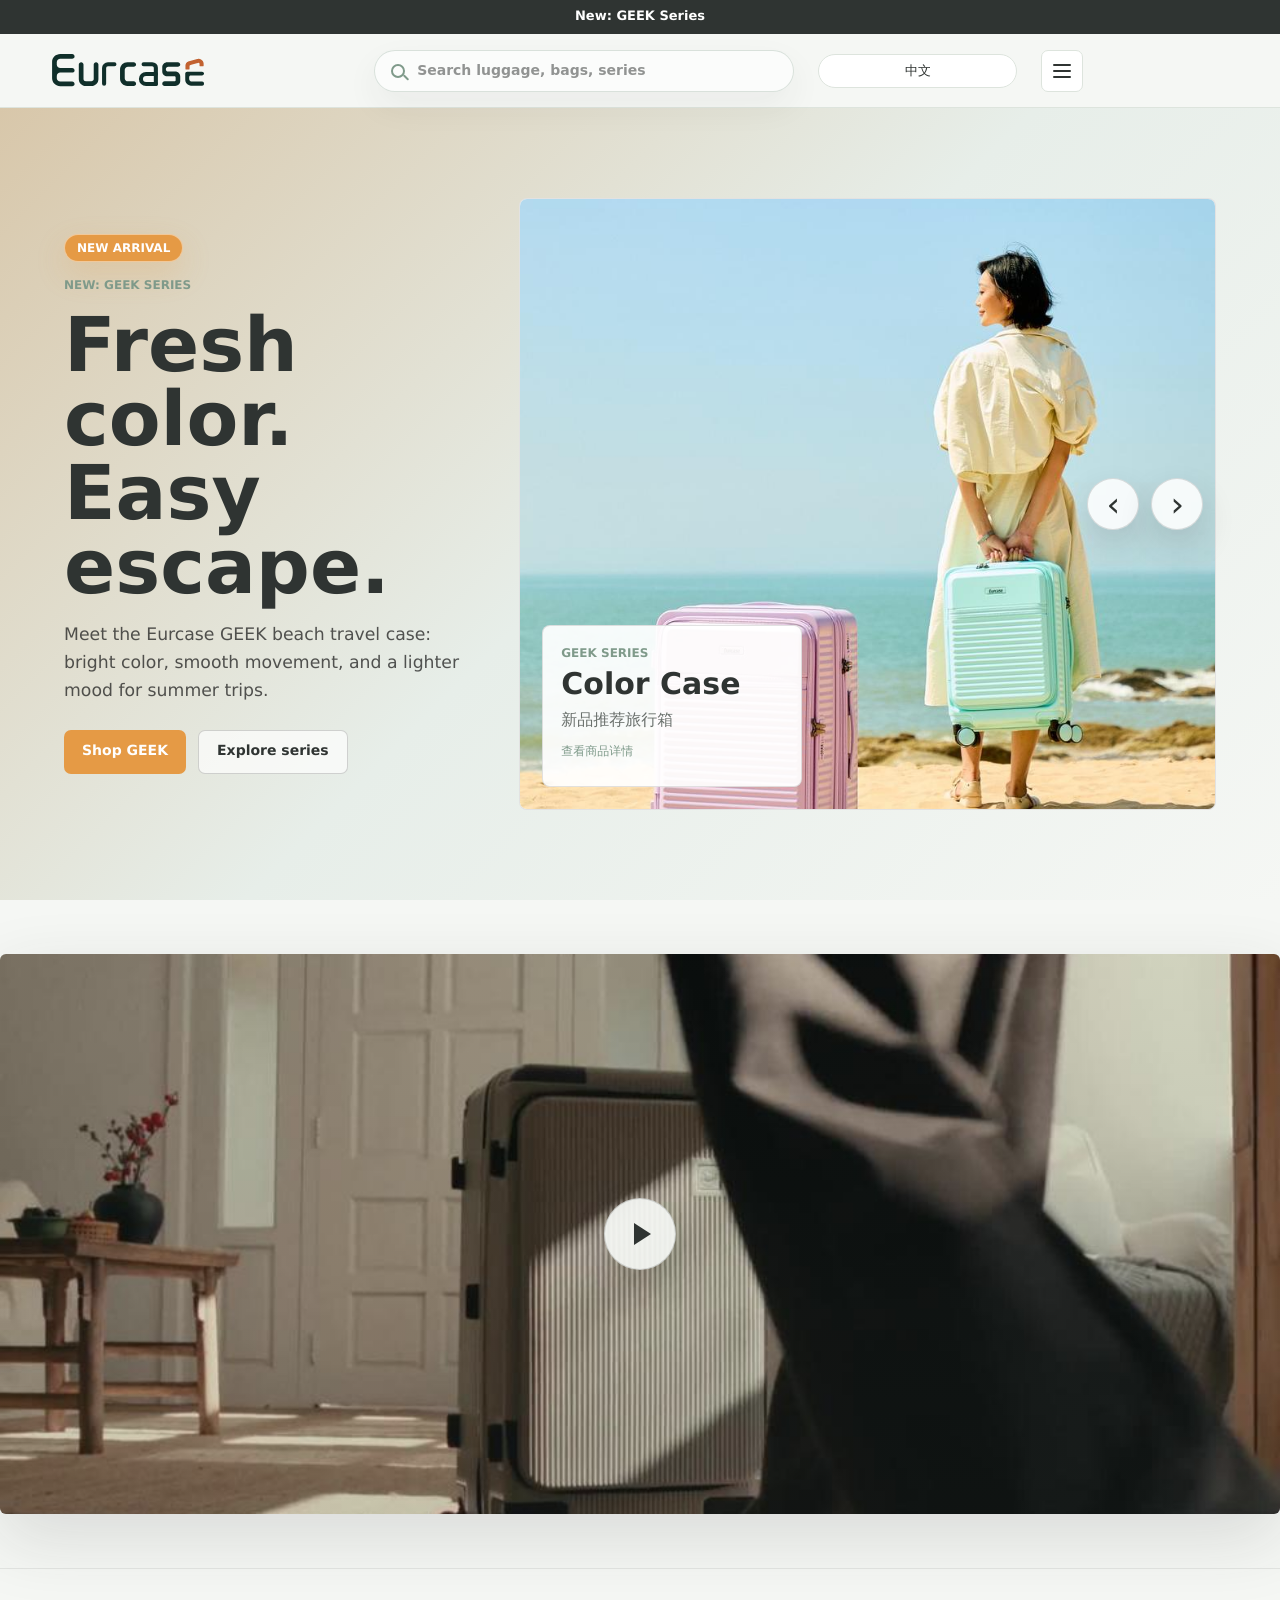
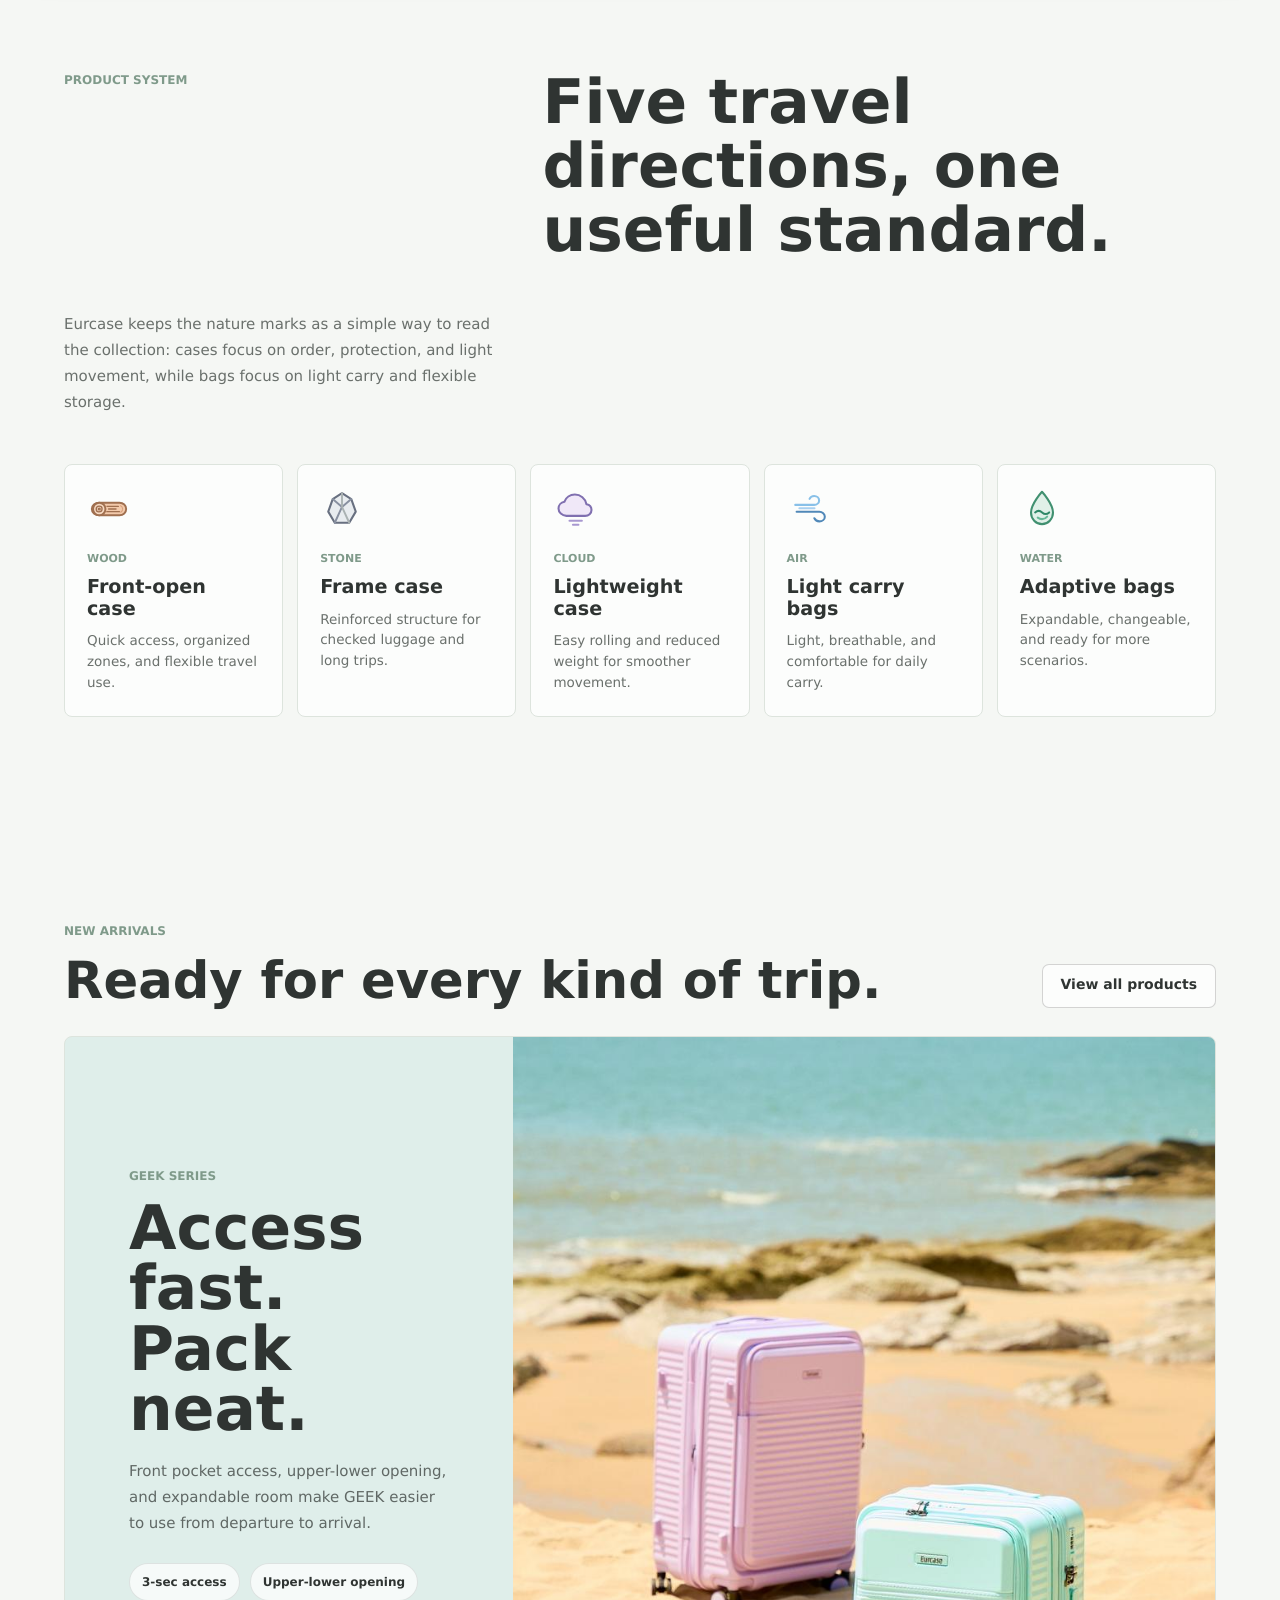
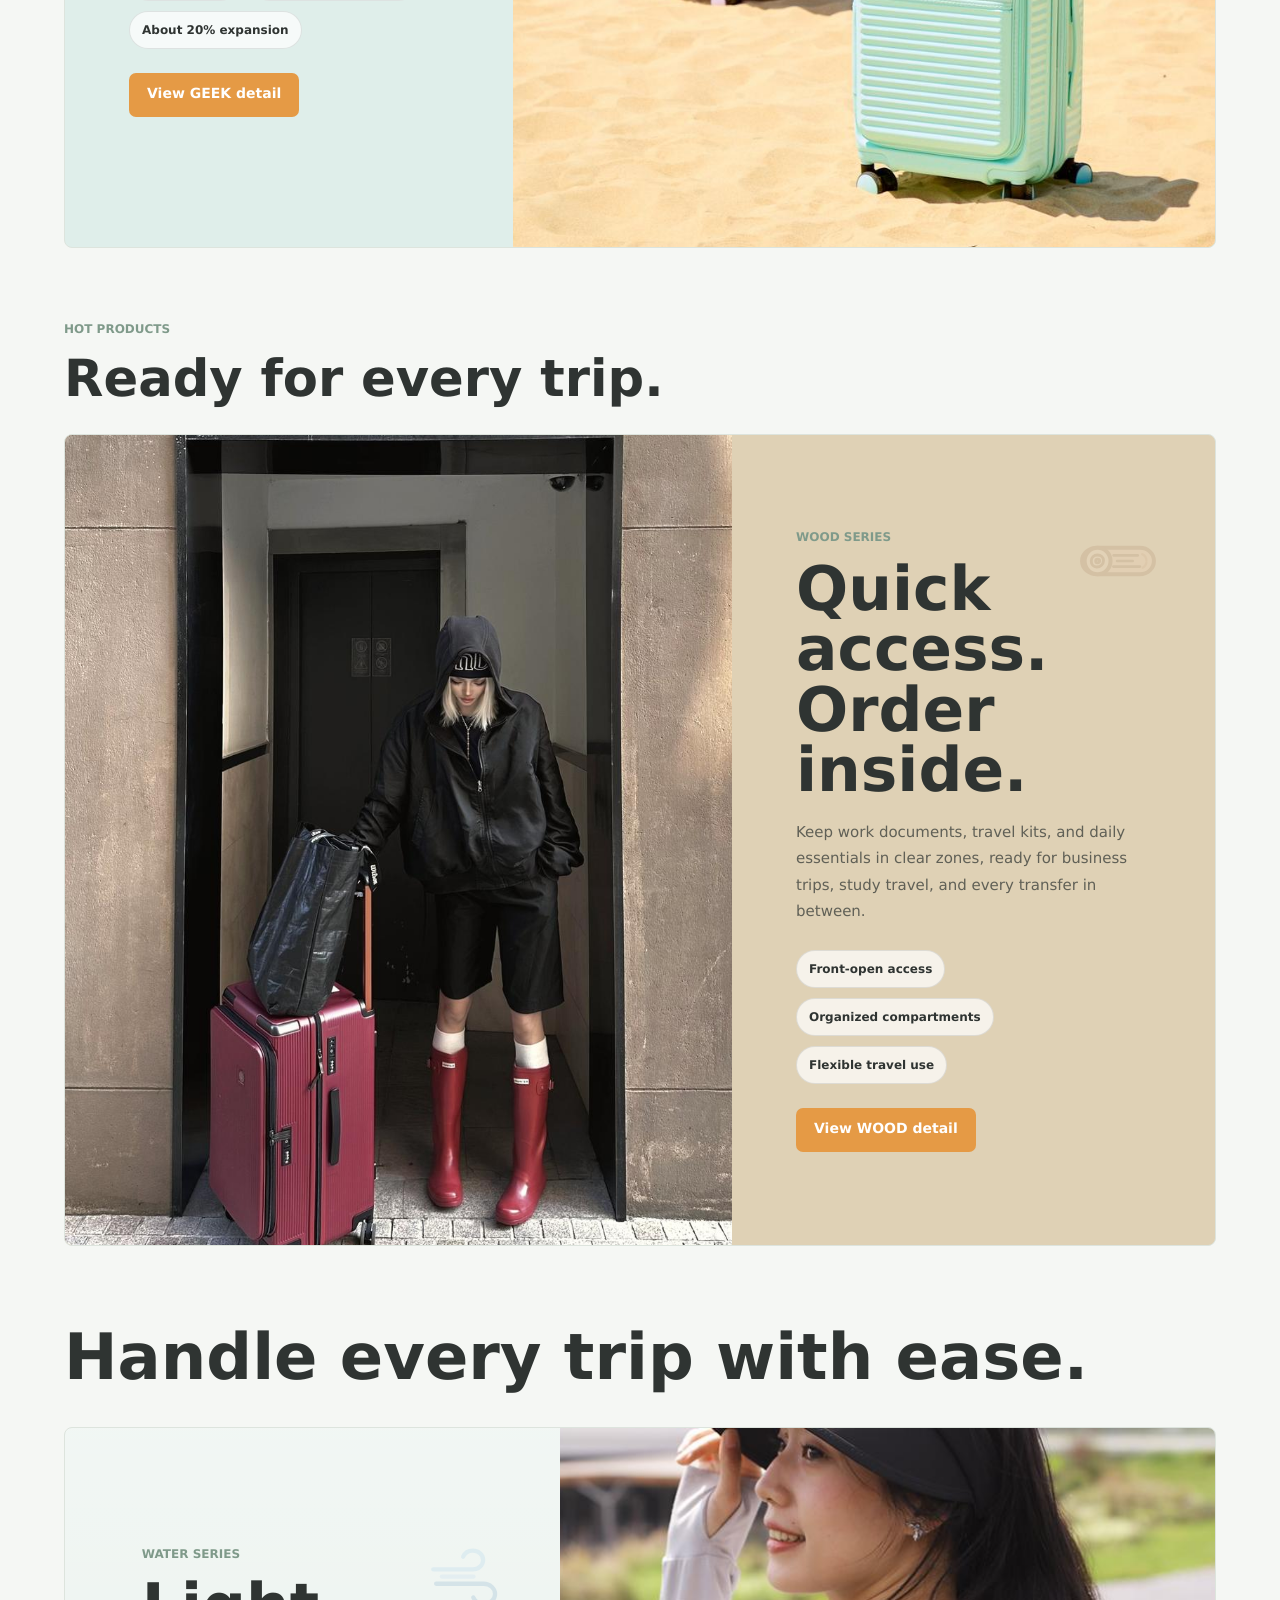
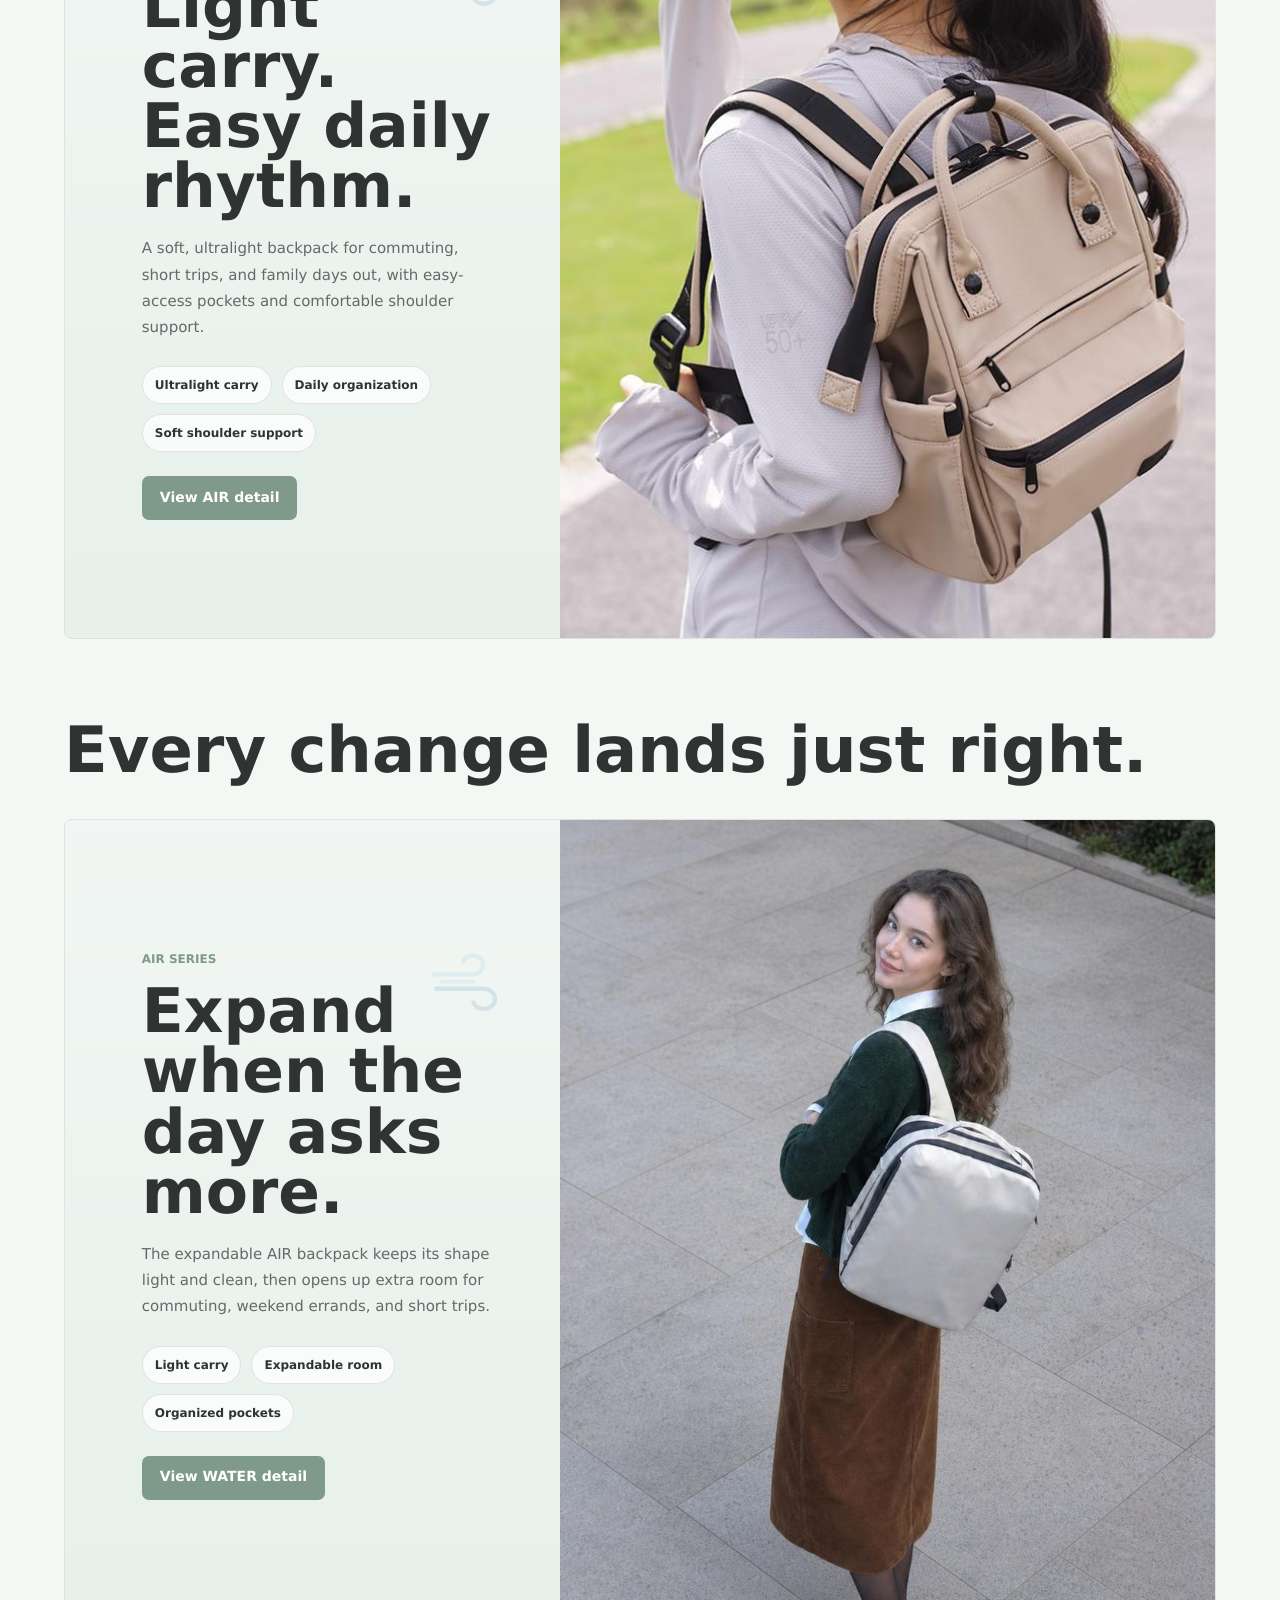
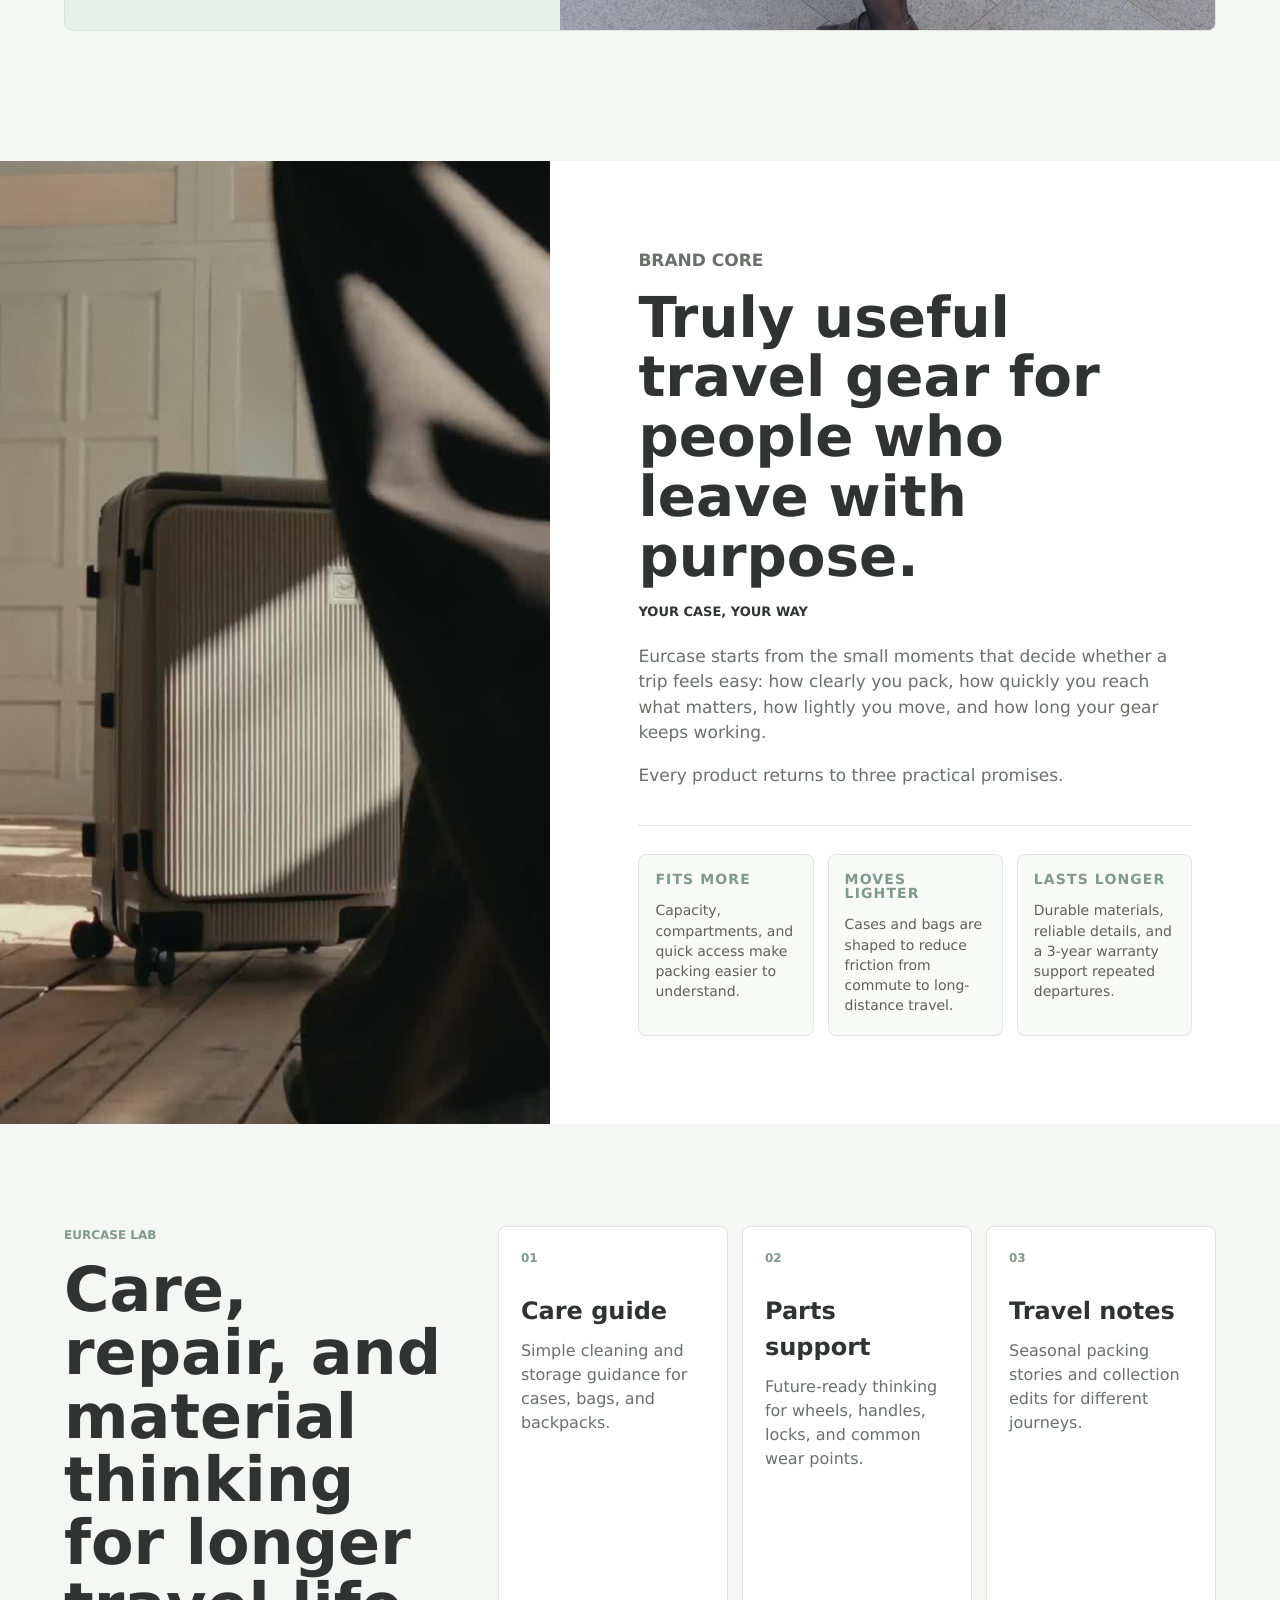
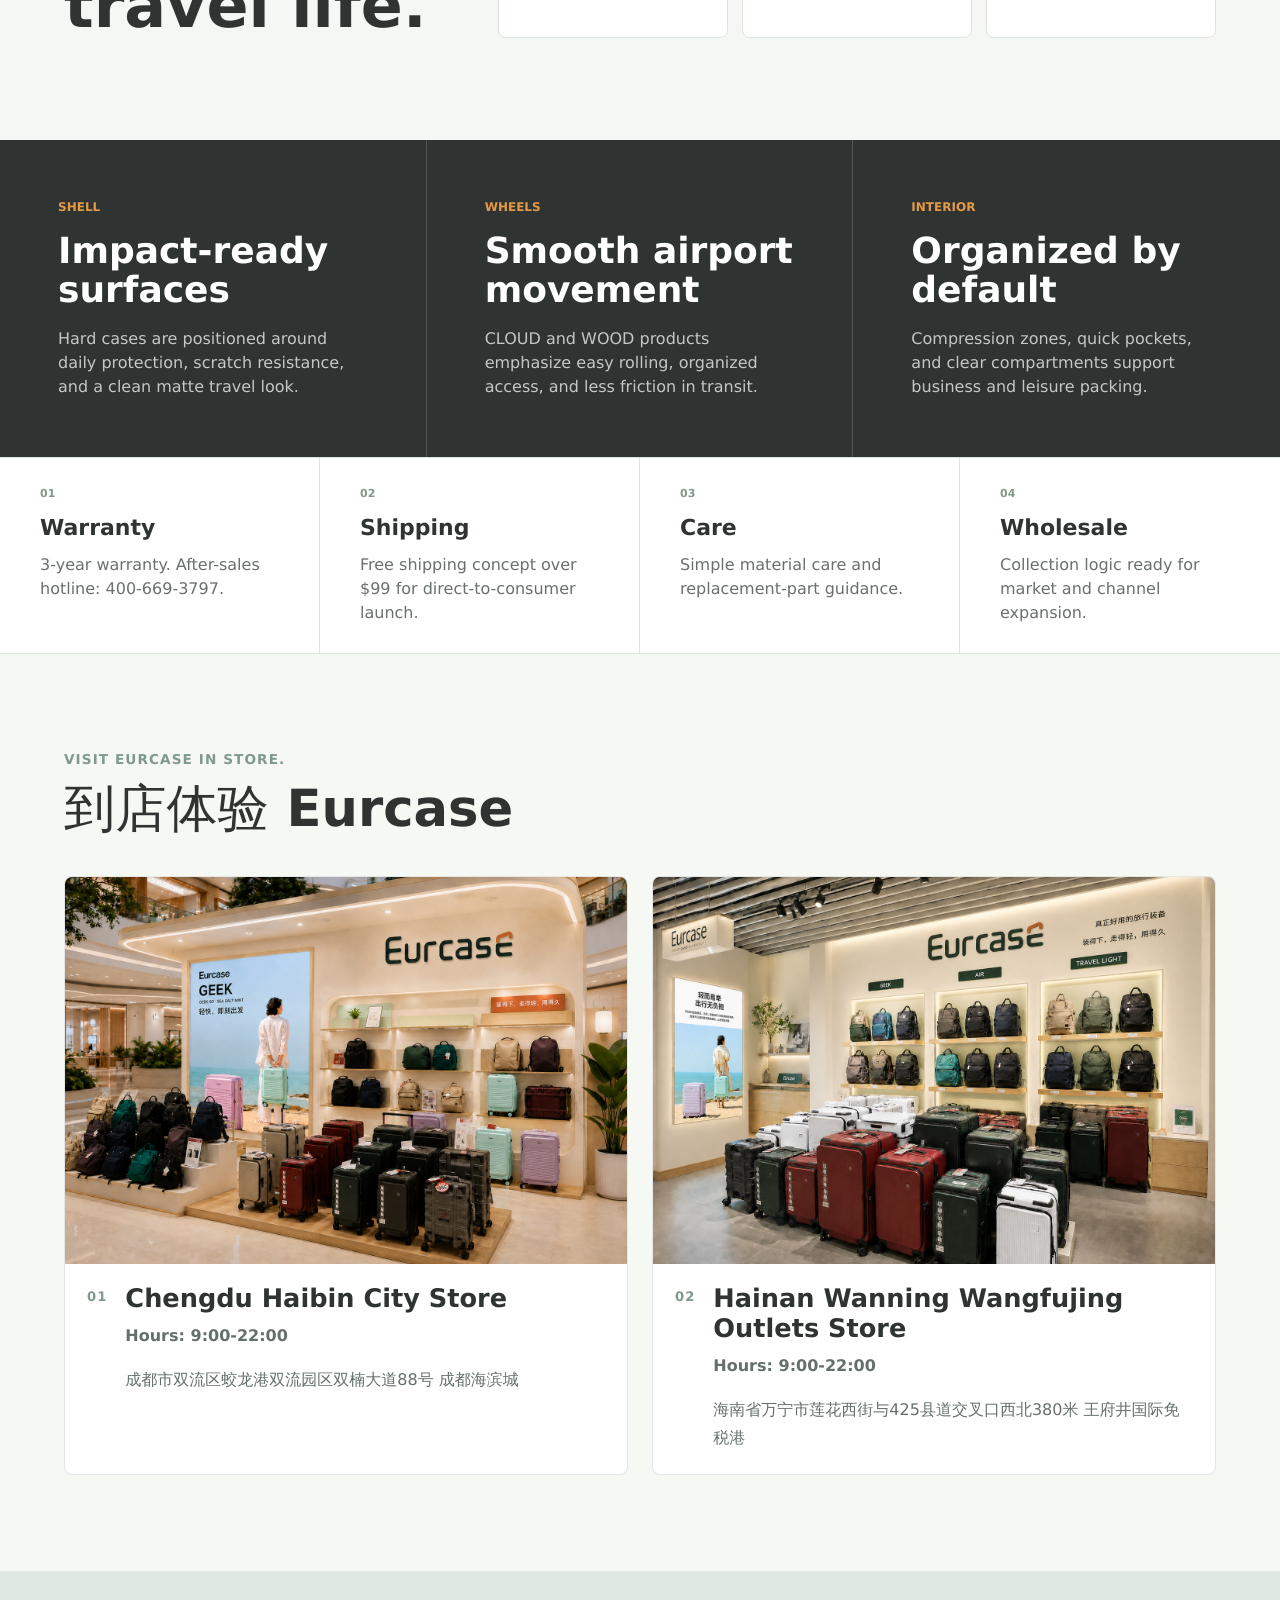
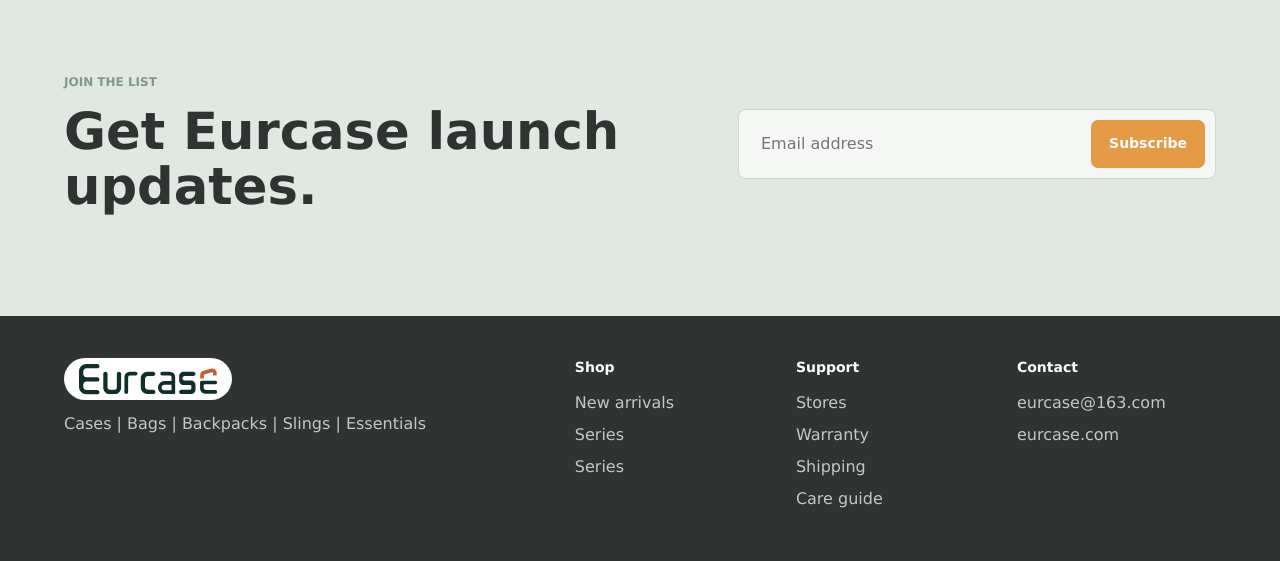
==== commit 0d1a2595: "Add files via upload" ====
--- a/index.html
+++ b/index.html
@@ -8,7 +8,7 @@
     <link rel="canonical" href="https://eurcase.com/" />
     <link rel="alternate" hreflang="en" href="https://eurcase.com/" />
     <link rel="alternate" hreflang="zh-CN" href="https://eurcase.com/?lang=zh" />
-    <link rel="stylesheet" href="./src/styles.css?v=wood-icon-20260731" />
+    <link rel="stylesheet" href="./src/styles.css?v=mobile-logo-layout-20260826" />
   </head>
   <body>
     <div class="promo-bar">
@@ -17,7 +17,6 @@
 
     <header class="site-header">
       <a class="brand" href="#top" aria-label="Eurcase home">
-        <span class="brand-mark brand-compact-mark" aria-hidden="true">E</span>
         <span class="brand-logo-frame">
           <img class="brand-logo-image" src="./assets/eurcase-wordmark-clean.svg" alt="Eurcase" />
         </span>
--- a/src/styles.css
+++ b/src/styles.css
@@ -131,20 +131,19 @@
   align-items: center;
   display: inline-flex;
   flex: 0 0 auto;
-  height: 40px;
-  justify-content: flex-start;
+  height: 36px;
+  justify-content: center;
   overflow: hidden;
-  width: clamp(108px, 12vw, 150px);
+  width: clamp(116px, 12vw, 154px);
 }
 
 .brand-logo-image {
   display: block;
-  height: 100%;
+  height: auto;
   max-width: none;
   object-fit: contain;
-  object-position: left center;
-  transform: scale(1.62);
-  transform-origin: left center;
+  object-position: center;
+  transform: none;
   width: 100%;
 }
 
@@ -3046,11 +3045,12 @@
   margin-bottom: 12px;
 }
 
-.footer-brand .brand-mark {
+.footer-brand .brand-logo-frame {
   background: #fff;
-  color: #2f3432;
-  height: 38px;
-  width: 38px;
+  border-radius: 999px;
+  height: 42px;
+  padding: 0 14px;
+  width: 168px;
 }
 
 .footer-columns {
@@ -3097,23 +3097,21 @@
 
 @media (max-width: 900px) {
   .site-header {
-    gap: 8px;
-    grid-template-columns: auto minmax(0, 1fr) auto auto;
+    gap: 10px;
+    grid-template-columns: 42px minmax(0, 1fr) 56px 42px;
   }
 
   .brand {
     justify-self: start;
   }
 
-  .brand-mobile-mark {
-    display: inline-flex;
-  }
-
-  .brand > span:last-child {
+  .site-header .brand-name {
     display: none;
   }
 
   .site-search {
+    grid-column: 2;
+    grid-row: 1;
     height: 38px;
     justify-self: stretch;
     padding: 0 12px;
@@ -3125,6 +3123,7 @@
   }
 
   .language-toggle {
+    grid-column: 3;
     font-size: 12px;
     height: 38px;
     min-height: 38px;
@@ -3133,6 +3132,7 @@
   }
 
   .icon-button {
+    grid-column: 4;
     height: 38px;
     justify-self: end;
     width: 38px;
@@ -3251,21 +3251,21 @@
   }
 
   .site-header .brand {
+    grid-column: 1;
     min-width: 42px;
+    overflow: hidden;
     position: relative;
     z-index: 22;
   }
 
-  .site-header .brand-mobile-mark {
-    display: inline-flex;
-  }
-
-  .site-header .brand > span:last-child {
+  .site-header .brand-name {
     display: none;
   }
 
   .site-header .site-search {
     display: flex;
+    grid-column: 2;
+    grid-row: 1;
     height: 40px;
     justify-self: stretch;
     max-width: none;
@@ -4371,3 +4371,60 @@
     margin: 0;
   }
 }
+
+@media (max-width: 900px) {
+  .site-header {
+    align-items: center;
+    display: grid;
+    gap: 10px;
+    grid-template-columns: 76px minmax(0, 1fr) 54px 40px;
+    grid-template-rows: 36px;
+    height: 60px;
+    min-height: 60px;
+    padding: 12px 16px;
+  }
+
+  .site-header .brand {
+    grid-column: 1;
+    grid-row: 1;
+    min-width: 0;
+    overflow: hidden;
+  }
+
+  .site-header .brand-logo-frame {
+    display: inline-flex;
+    height: 24px;
+    width: 76px;
+  }
+
+  .site-header .brand-logo-image {
+    width: 100%;
+  }
+
+  .site-header .site-search {
+    grid-column: 2;
+    grid-row: 1;
+    height: 36px;
+    justify-self: start;
+    max-width: 184px;
+    min-width: 0;
+    width: 100%;
+  }
+
+  .site-header .language-toggle {
+    grid-column: 3;
+    grid-row: 1;
+    height: 36px;
+    min-height: 36px;
+    min-width: 52px;
+    width: 54px;
+  }
+
+  .site-header .icon-button {
+    grid-column: 4;
+    grid-row: 1;
+    height: 36px;
+    min-height: 36px;
+    width: 40px;
+  }
+}
